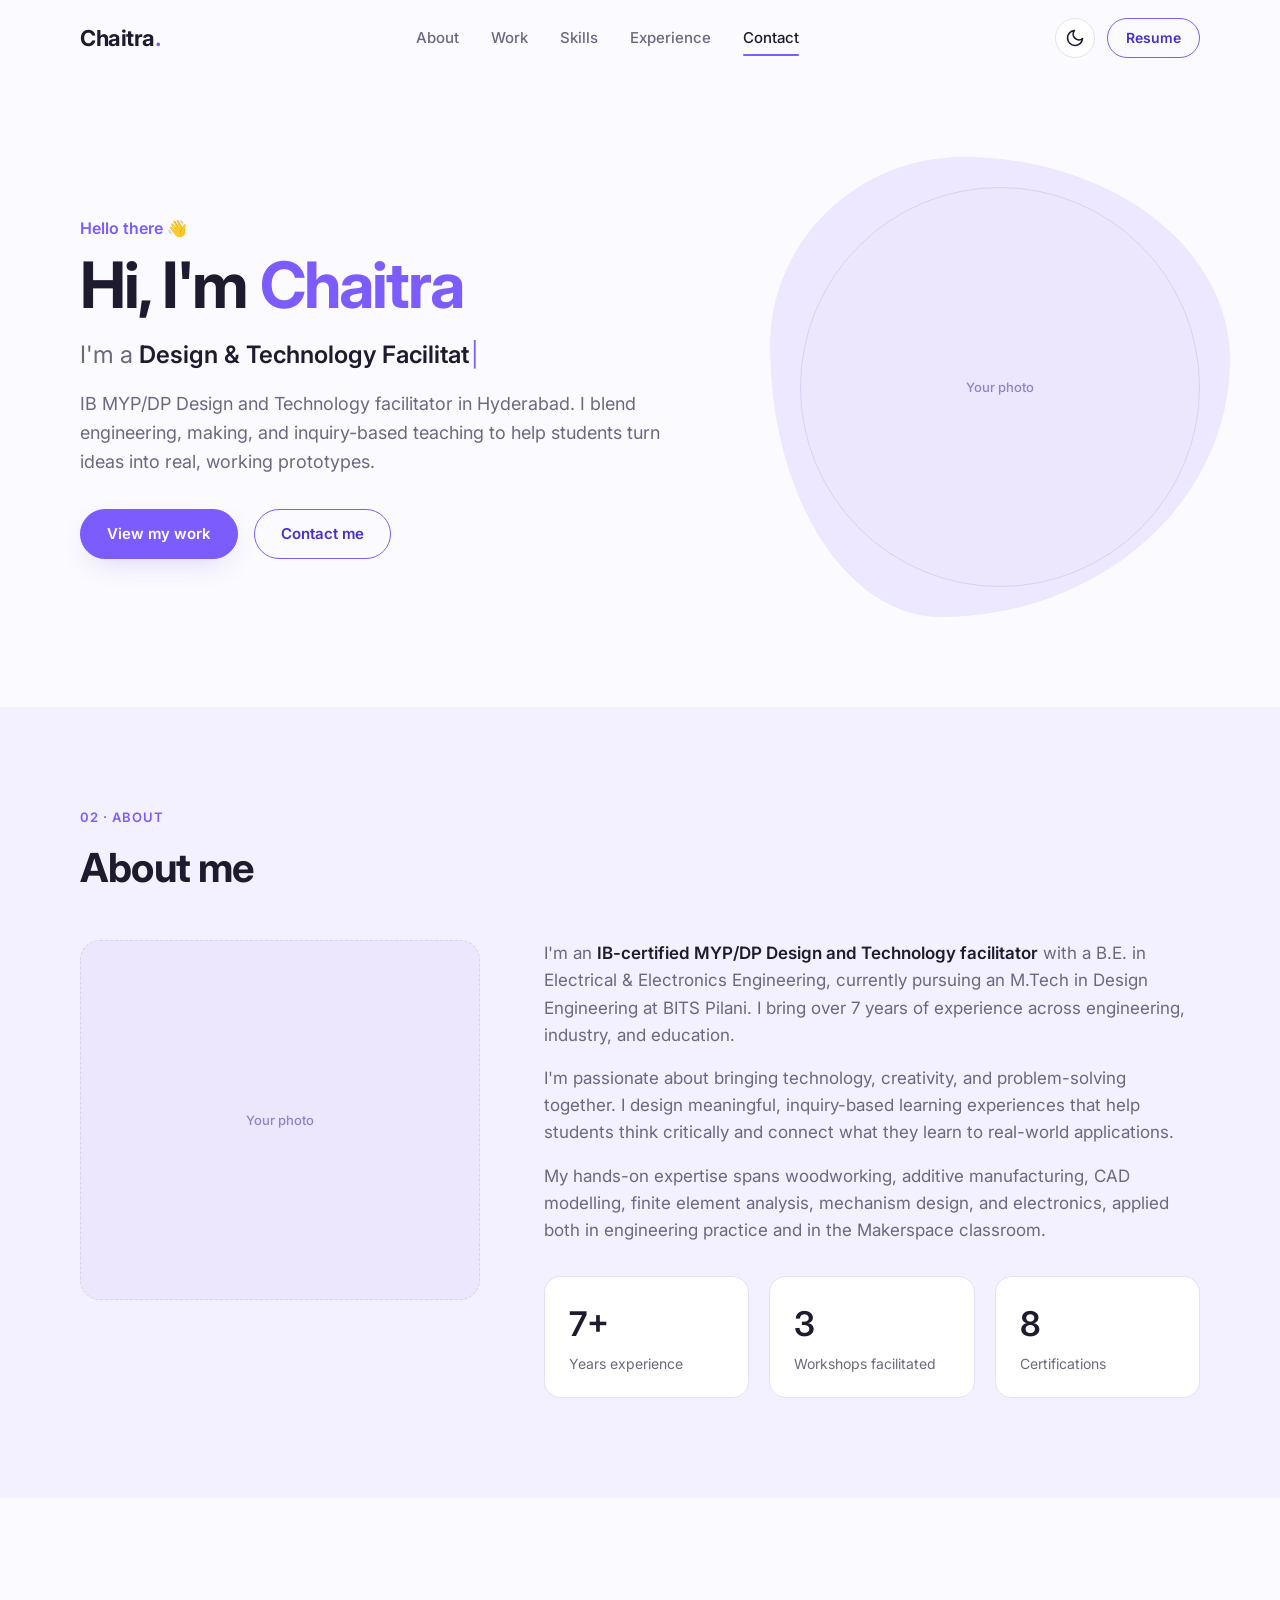
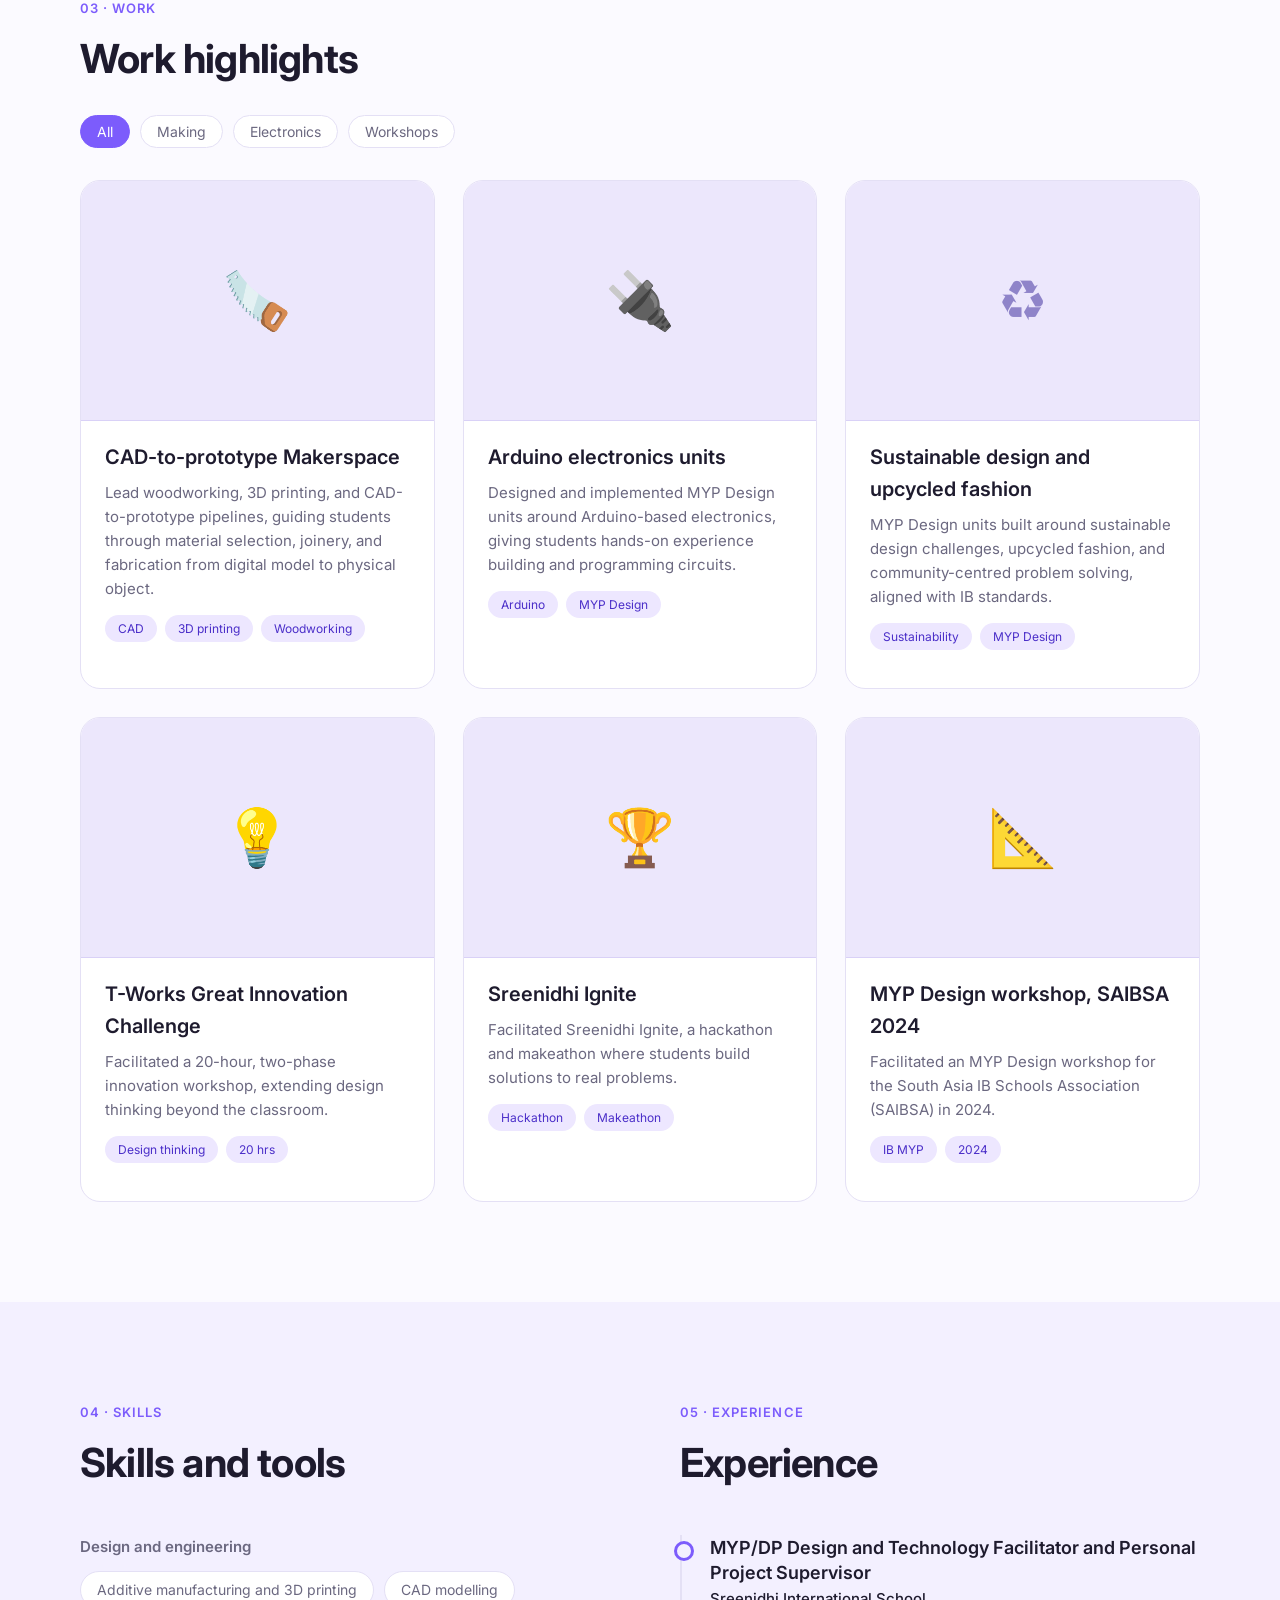
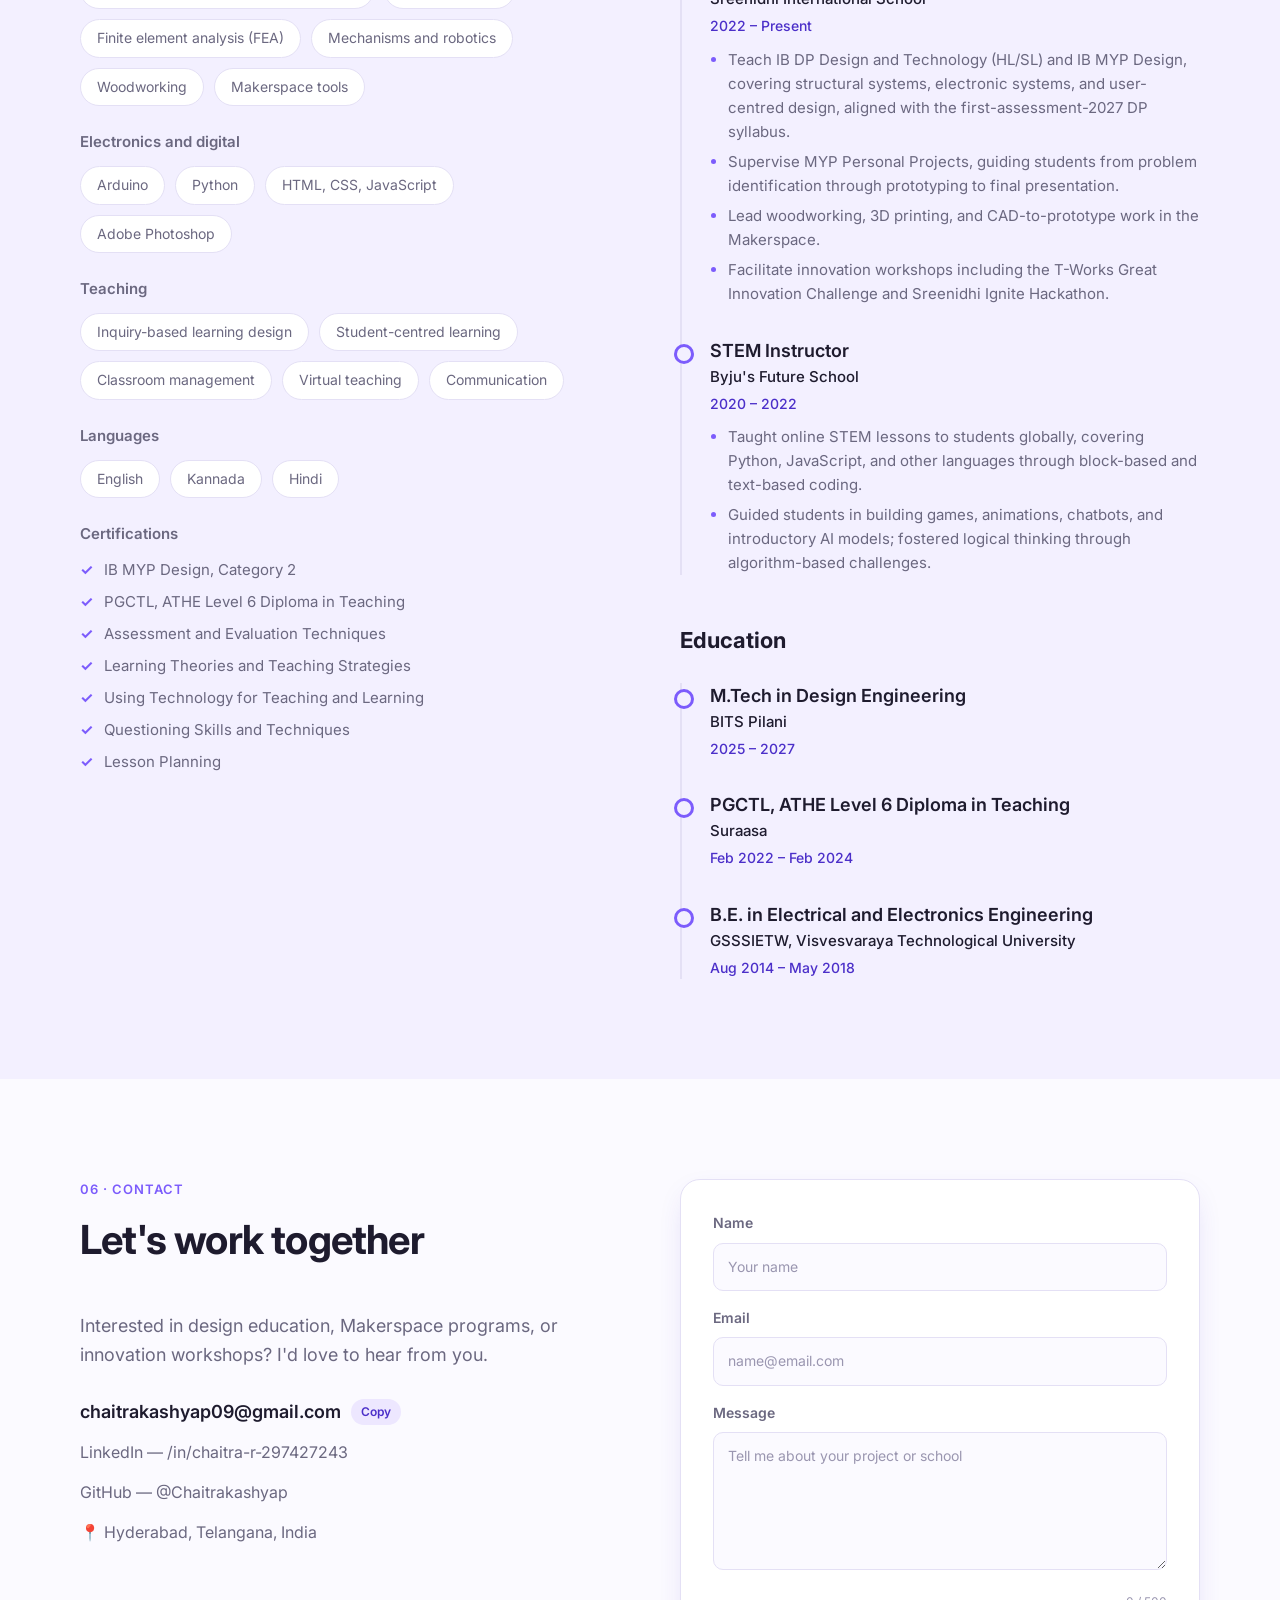
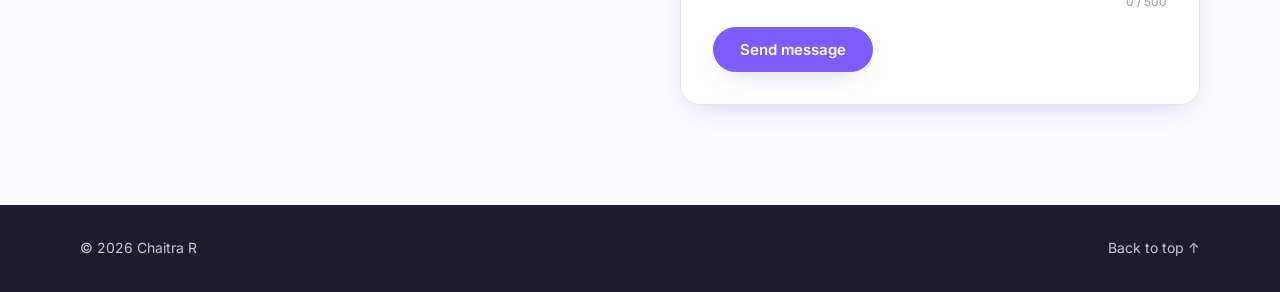
==== index.html @ 4a37df47 "Update index.html" ====
<!doctype html>
<html lang="en">
<head>
  <meta charset="utf-8">
  <meta name="viewport" content="width=device-width, initial-scale=1">
  <title>Chaitra R — Design & Technology Facilitator</title>
  <meta name="description" content="Chaitra R — IB MYP/DP Design and Technology facilitator and design engineer in Hyderabad, blending engineering, making, and inquiry-based teaching.">
  <!-- Apply saved theme before paint to avoid a flash -->
  <script>try { var t = localStorage.getItem('theme'); if (t) document.documentElement.dataset.theme = t; } catch (e) {}</script>
  <link rel="preconnect" href="https://fonts.googleapis.com">
  <link rel="preconnect" href="https://fonts.gstatic.com" crossorigin>
  <link href="https://fonts.googleapis.com/css2?family=Inter:wght@400;500;600;700&display=swap" rel="stylesheet">
  <link rel="stylesheet" href="css/style.css">
</head>
<body>
  <div class="scroll-progress" id="scrollProgress" aria-hidden="true"></div>

  <header class="nav" id="nav">
    <a href="#hero" class="logo">Chaitra<span class="dot">.</span></a>
    <nav class="links" id="menu">
      <a href="#about">About</a>
      <a href="#projects">Work</a>
      <a href="#skills">Skills</a>
      <a href="#experience">Experience</a>
      <a href="#contact">Contact</a>
    </nav>
    <div class="nav-actions">
      <button class="icon-btn" id="themeToggle" aria-label="Switch to dark mode" title="Toggle theme">
        <svg class="icon-moon" viewBox="0 0 24 24" width="20" height="20" aria-hidden="true"><path d="M21 12.8A9 9 0 1 1 11.2 3a7 7 0 0 0 9.8 9.8z" fill="none" stroke="currentColor" stroke-width="2" stroke-linecap="round" stroke-linejoin="round"/></svg>
        <svg class="icon-sun" viewBox="0 0 24 24" width="20" height="20" aria-hidden="true"><circle cx="12" cy="12" r="4" fill="none" stroke="currentColor" stroke-width="2"/><path d="M12 2v2M12 20v2M4.9 4.9l1.4 1.4M17.7 17.7l1.4 1.4M2 12h2M20 12h2M4.9 19.1l1.4-1.4M17.7 6.3l1.4-1.4" stroke="currentColor" stroke-width="2" stroke-linecap="round"/></svg>
      </button>
      <a href="assets/Chaitra_R_CV.pdf" class="btn btn-outline btn-sm resume" target="_blank" rel="noopener">Resume</a>
      <button class="icon-btn menu-toggle" id="menuToggle" aria-label="Open menu" aria-expanded="false" aria-controls="menu">☰</button>
    </div>
  </header>

  <main>
    <!-- 01 Hero -->
    <section id="hero" class="section hero">
      <div class="hero-text reveal">
        <p class="eyebrow">Hello there 👋</p>
        <h1>Hi, I'm <span class="accent-text">Chaitra</span></h1>
        <p class="role">I'm a <span class="typed" id="typed" data-words='["Design & Technology Facilitator", "Design Engineer", "Maker & Educator"]'>Design &amp; Technology Facilitator</span><span class="cursor" aria-hidden="true">|</span></p>
        <p class="muted">IB MYP/DP Design and Technology facilitator in Hyderabad. I blend engineering, making, and inquiry-based teaching to help students turn ideas into real, working prototypes.</p>
        <div class="ctas">
          <a href="#projects" class="btn btn-primary">View my work</a>
          <a href="#contact" class="btn btn-outline">Contact me</a>
        </div>
      </div>
      <div class="hero-art reveal">
        <div class="blob" aria-hidden="true"></div>
        <div class="ph ph-circle">Your photo</div>
      </div>
    </section>

    <!-- 02 About -->
    <section id="about" class="section alt">
      <div class="reveal">
        <p class="label">02 · About</p>
        <h2>About me</h2>
      </div>
      <div class="about">
        <div class="ph ph-photo reveal">Your photo</div>
        <div class="bio reveal">
          <p>I'm an <strong>IB-certified MYP/DP Design and Technology facilitator</strong> with a B.E. in Electrical &amp; Electronics Engineering, currently pursuing an M.Tech in Design Engineering at BITS Pilani. I bring over 7 years of experience across engineering, industry, and education.</p>
          <p>I'm passionate about bringing technology, creativity, and problem-solving together. I design meaningful, inquiry-based learning experiences that help students think critically and connect what they learn to real-world applications.</p>
          <p>My hands-on expertise spans woodworking, additive manufacturing, CAD modelling, finite element analysis, mechanism design, and electronics, applied both in engineering practice and in the Makerspace classroom.</p>
          <div class="stats">
            <div class="stat"><strong data-count="7" data-suffix="+">7+</strong><span>Years experience</span></div>
            <div class="stat"><strong data-count="3" data-suffix="">3</strong><span>Workshops facilitated</span></div>
            <div class="stat"><strong data-count="8" data-suffix="">8</strong><span>Certifications</span></div>
          </div>
        </div>
      </div>
    </section>

    <!-- 03 Work highlights -->
    <section id="projects" class="section">
      <div class="reveal">
        <p class="label">03 · Work</p>
        <h2>Work highlights</h2>
      </div>
      <div class="filters reveal" id="filters" role="group" aria-label="Filter work">
        <button class="chip active" data-filter="all" aria-pressed="true">All</button>
        <button class="chip" data-filter="making" aria-pressed="false">Making</button>
        <button class="chip" data-filter="electronics" aria-pressed="false">Electronics</button>
        <button class="chip" data-filter="workshops" aria-pressed="false">Workshops</button>
      </div>
      <div class="grid" id="projectGrid">
        <article class="card reveal" data-category="making">
          <div class="ph ph-thumb"><span class="thumb-icon" aria-hidden="true">🪚</span></div>
          <div class="card-body">
            <h3>CAD-to-prototype Makerspace</h3>
            <p>Lead woodworking, 3D printing, and CAD-to-prototype pipelines, guiding students through material selection, joinery, and fabrication from digital model to physical object.</p>
            <div class="tags"><span class="chip sm">CAD</span><span class="chip sm">3D printing</span><span class="chip sm">Woodworking</span></div>
          </div>
        </article>
        <article class="card reveal" data-category="electronics">
          <div class="ph ph-thumb"><span class="thumb-icon" aria-hidden="true">🔌</span></div>
          <div class="card-body">
            <h3>Arduino electronics units</h3>
            <p>Designed and implemented MYP Design units around Arduino-based electronics, giving students hands-on experience building and programming circuits.</p>
            <div class="tags"><span class="chip sm">Arduino</span><span class="chip sm">MYP Design</span></div>
          </div>
        </article>
        <article class="card reveal" data-category="making">
          <div class="ph ph-thumb"><span class="thumb-icon" aria-hidden="true">♻️</span></div>
          <div class="card-body">
            <h3>Sustainable design and upcycled fashion</h3>
            <p>MYP Design units built around sustainable design challenges, upcycled fashion, and community-centred problem solving, aligned with IB standards.</p>
            <div class="tags"><span class="chip sm">Sustainability</span><span class="chip sm">MYP Design</span></div>
          </div>
        </article>
        <article class="card reveal" data-category="workshops">
          <div class="ph ph-thumb"><span class="thumb-icon" aria-hidden="true">💡</span></div>
          <div class="card-body">
            <h3>T-Works Great Innovation Challenge</h3>
            <p>Facilitated a 20-hour, two-phase innovation workshop, extending design thinking beyond the classroom.</p>
            <div class="tags"><span class="chip sm">Design thinking</span><span class="chip sm">20 hrs</span></div>
          </div>
        </article>
        <article class="card reveal" data-category="workshops">
          <div class="ph ph-thumb"><span class="thumb-icon" aria-hidden="true">🏆</span></div>
          <div class="card-body">
            <h3>Sreenidhi Ignite</h3>
            <p>Facilitated Sreenidhi Ignite, a hackathon and makeathon where students build solutions to real problems.</p>
            <div class="tags"><span class="chip sm">Hackathon</span><span class="chip sm">Makeathon</span></div>
          </div>
        </article>
        <article class="card reveal" data-category="workshops">
          <div class="ph ph-thumb"><span class="thumb-icon" aria-hidden="true">📐</span></div>
          <div class="card-body">
            <h3>MYP Design workshop, SAIBSA 2024</h3>
            <p>Facilitated an MYP Design workshop for the South Asia IB Schools Association (SAIBSA) in 2024.</p>
            <div class="tags"><span class="chip sm">IB MYP</span><span class="chip sm">2024</span></div>
          </div>
        </article>
      </div>
    </section>

    <!-- 04 Skills + 05 Experience -->
    <section class="section alt two-col">
      <div id="skills" class="reveal">
        <p class="label">04 · Skills</p>
        <h2>Skills and tools</h2>
        <div class="skill-group"><h4>Design and engineering</h4><div class="chips"><span class="chip">Additive manufacturing and 3D printing</span><span class="chip">CAD modelling</span><span class="chip">Finite element analysis (FEA)</span><span class="chip">Mechanisms and robotics</span><span class="chip">Woodworking</span><span class="chip">Makerspace tools</span></div></div>
        <div class="skill-group"><h4>Electronics and digital</h4><div class="chips"><span class="chip">Arduino</span><span class="chip">Python</span><span class="chip">HTML, CSS, JavaScript</span><span class="chip">Adobe Photoshop</span></div></div>
        <div class="skill-group"><h4>Teaching</h4><div class="chips"><span class="chip">Inquiry-based learning design</span><span class="chip">Student-centred learning</span><span class="chip">Classroom management</span><span class="chip">Virtual teaching</span><span class="chip">Communication</span></div></div>
        <div class="skill-group"><h4>Languages</h4><div class="chips"><span class="chip">English</span><span class="chip">Kannada</span><span class="chip">Hindi</span></div></div>
        <div class="skill-group">
          <h4>Certifications</h4>
          <ul class="cert-list">
            <li>IB MYP Design, Category 2</li>
            <li>PGCTL, ATHE Level 6 Diploma in Teaching</li>
            <li>Assessment and Evaluation Techniques</li>
            <li>Learning Theories and Teaching Strategies</li>
            <li>Using Technology for Teaching and Learning</li>
            <li>Questioning Skills and Techniques</li>
            <li>Lesson Planning</li>
          </ul>
        </div>
      </div>
      <div id="experience" class="reveal">
        <p class="label">05 · Experience</p>
        <h2>Experience</h2>
        <ol class="timeline">
          <li>
            <h3>MYP/DP Design and Technology Facilitator and Personal Project Supervisor</h3>
            <p class="org">Sreenidhi International School</p>
            <p class="date">2022 – Present</p>
            <ul class="points">
              <li>Teach IB DP Design and Technology (HL/SL) and IB MYP Design, covering structural systems, electronic systems, and user-centred design, aligned with the first-assessment-2027 DP syllabus.</li>
              <li>Supervise MYP Personal Projects, guiding students from problem identification through prototyping to final presentation.</li>
              <li>Lead woodworking, 3D printing, and CAD-to-prototype work in the Makerspace.</li>
              <li>Facilitate innovation workshops including the T-Works Great Innovation Challenge and Sreenidhi Ignite Hackathon.</li>
            </ul>
          </li>
          <li>
            <h3>STEM Instructor</h3>
            <p class="org">Byju's Future School</p>
            <p class="date">2020 – 2022</p>
            <ul class="points">
              <li>Taught online STEM lessons to students globally, covering Python, JavaScript, and other languages through block-based and text-based coding.</li>
              <li>Guided students in building games, animations, chatbots, and introductory AI models; fostered logical thinking through algorithm-based challenges.</li>
            </ul>
          </li>
        </ol>

        <h3 class="sub-heading">Education</h3>
        <ol class="timeline">
          <li><h3>M.Tech in Design Engineering</h3><p class="org">BITS Pilani</p><p class="date">2025 – 2027</p></li>
          <li><h3>PGCTL, ATHE Level 6 Diploma in Teaching</h3><p class="org">Suraasa</p><p class="date">Feb 2022 – Feb 2024</p></li>
          <li><h3>B.E. in Electrical and Electronics Engineering</h3><p class="org">GSSSIETW, Visvesvaraya Technological University</p><p class="date">Aug 2014 – May 2018</p></li>
        </ol>
      </div>
    </section>

    <!-- 06 Contact -->
    <section id="contact" class="section two-col">
      <div class="reveal">
        <p class="label">06 · Contact</p>
        <h2>Let's work together</h2>
        <p class="muted">Interested in design education, Makerspace programs, or innovation workshops? I'd love to hear from you.</p>
        <ul class="contact-links">
          <li><button class="copy-email" id="copyEmail" data-email="chaitrakashyap09@gmail.com">chaitrakashyap09@gmail.com <span class="copy-hint" id="copyHint">Copy</span></button></li>
          <li><a href="https://www.linkedin.com/in/chaitra-r-297427243" target="_blank" rel="noopener">LinkedIn — /in/chaitra-r-297427243</a></li>
          <li><a href="https://github.com/Chaitrakashyap" target="_blank" rel="noopener">GitHub — @Chaitrakashyap</a></li>
          <li>📍 Hyderabad, Telangana, India</li>
        </ul>
      </div>
      <form class="form reveal" id="contactForm" novalidate>
        <label>Name<input type="text" name="name" placeholder="Your name" required></label>
        <label>Email<input type="email" name="email" placeholder="name@email.com" required></label>
        <label>Message<textarea name="message" rows="5" placeholder="Tell me about your project or school" required maxlength="500"></textarea></label>
        <div class="form-foot">
          <p class="form-msg" id="formMsg" role="status"></p>
          <span class="char-count" id="charCount">0 / 500</span>
        </div>
        <button type="submit" class="btn btn-primary">Send message</button>
      </form>
    </section>
  </main>

  <footer class="footer">
    <span>© <span id="year">2026</span> Chaitra R</span>
    <a href="#hero">Back to top ↑</a>
  </footer>

  <button class="to-top" id="toTop" aria-label="Back to top">↑</button>
  <div class="toast" id="toast" role="status" aria-live="polite"></div>

  <script src="js/main.js"></script>
</body>
</html>
---- css/style.css ----
/* Soft and modern theme — lavender accent on off-white, with dark mode */
:root {
  --bg: #fbfaff;
  --bg-alt: #f3f0ff;
  --surface: #ffffff;
  --ink: #1e1b2e;
  --muted: #6b6880;
  --faint: #9a96b0;
  --line: #e4e0f5;
  --ph: #ece7fc;
  --ph-border: #d9d1f7;
  --ph-text: #8f84c9;
  --accent: #7c5cfc;
  --accent-hover: #6845f0;
  --accent-soft: #ede7ff;
  --accent-ink: #4b2fc9;
  --on-accent: #ffffff;
  --footer-bg: #1e1b2e;
  --footer-ink: #c9c5dc;
  --danger: #d23f57;
  --success: #1f9d6b;
  --shadow: 0 10px 30px -12px rgba(76, 47, 201, 0.25);
  --radius: 12px;
  --pad-x: 80px;
  color-scheme: light;
}

:root[data-theme="dark"] {
  --bg: #13111c;
  --bg-alt: #1a1726;
  --surface: #211d30;
  --ink: #eeeaf8;
  --muted: #a39fb8;
  --faint: #7e7a94;
  --line: #2f2a42;
  --ph: #2a2540;
  --ph-border: #3a3354;
  --ph-text: #9d91d6;
  --accent: #9d85ff;
  --accent-hover: #b3a0ff;
  --accent-soft: #2a2342;
  --accent-ink: #c9bbff;
  --on-accent: #13111c;
  --footer-bg: #0d0b14;
  --footer-ink: #a39fb8;
  --danger: #ff7a8f;
  --success: #4fd1a0;
  --shadow: 0 10px 30px -12px rgba(0, 0, 0, 0.6);
  color-scheme: dark;
}

@media (prefers-color-scheme: dark) {
  :root:not([data-theme="light"]) {
    --bg: #13111c;
    --bg-alt: #1a1726;
    --surface: #211d30;
    --ink: #eeeaf8;
    --muted: #a39fb8;
    --faint: #7e7a94;
    --line: #2f2a42;
    --ph: #2a2540;
    --ph-border: #3a3354;
    --ph-text: #9d91d6;
    --accent: #9d85ff;
    --accent-hover: #b3a0ff;
    --accent-soft: #2a2342;
    --accent-ink: #c9bbff;
    --on-accent: #13111c;
    --footer-bg: #0d0b14;
    --footer-ink: #a39fb8;
    --danger: #ff7a8f;
    --success: #4fd1a0;
    --shadow: 0 10px 30px -12px rgba(0, 0, 0, 0.6);
    color-scheme: dark;
  }
}

* { box-sizing: border-box; margin: 0; padding: 0; }
html { scroll-behavior: smooth; scroll-padding-top: 80px; }
body { font-family: Inter, system-ui, sans-serif; color: var(--ink); background: var(--bg); line-height: 1.6; transition: background 0.3s, color 0.3s; }
a { color: inherit; text-decoration: none; }
ul, ol { list-style: none; }
::selection { background: var(--accent); color: var(--on-accent); }
:focus-visible { outline: 2px solid var(--accent); outline-offset: 3px; border-radius: 4px; }

/* Scroll progress bar */
.scroll-progress { position: fixed; top: 0; left: 0; height: 3px; width: 0; background: var(--accent); z-index: 20; }

/* Nav */
.nav { position: sticky; top: 0; z-index: 10; display: flex; align-items: center; justify-content: space-between; gap: 24px; padding: 18px var(--pad-x); background: color-mix(in srgb, var(--bg) 85%, transparent); backdrop-filter: blur(10px); border-bottom: 1px solid transparent; transition: border-color 0.3s, padding 0.3s; }
.nav.scrolled { border-bottom-color: var(--line); padding-top: 12px; padding-bottom: 12px; }
.logo { font-size: 22px; font-weight: 700; letter-spacing: -0.02em; }
.dot { color: var(--accent); }
.links { display: flex; gap: 32px; }
.links a { position: relative; color: var(--muted); font-size: 15px; font-weight: 500; padding: 4px 0; transition: color 0.2s; }
.links a::after { content: ""; position: absolute; left: 0; bottom: -2px; width: 0; height: 2px; background: var(--accent); border-radius: 2px; transition: width 0.25s; }
.links a:hover, .links a.active { color: var(--ink); }
.links a.active::after, .links a:hover::after { width: 100%; }
.nav-actions { display: flex; align-items: center; gap: 12px; }
.icon-btn { display: inline-flex; align-items: center; justify-content: center; width: 40px; height: 40px; border-radius: 50%; border: 1px solid var(--line); background: var(--surface); color: var(--ink); cursor: pointer; font-size: 18px; transition: border-color 0.2s, transform 0.2s; }
.icon-btn:hover { border-color: var(--accent); transform: rotate(-12deg); }
.icon-sun { display: none; }
:root[data-theme="dark"] .icon-sun { display: block; }
:root[data-theme="dark"] .icon-moon { display: none; }
.menu-toggle { display: none; }

/* Buttons and chips */
.btn { display: inline-block; padding: 12px 26px; border-radius: 999px; border: 1.5px solid var(--accent); font-size: 15px; font-weight: 600; cursor: pointer; font-family: inherit; text-align: center; transition: background 0.2s, color 0.2s, transform 0.2s, box-shadow 0.2s; }
.btn:hover { transform: translateY(-2px); }
.btn-primary { background: var(--accent); color: var(--on-accent); box-shadow: var(--shadow); }
.btn-primary:hover { background: var(--accent-hover); border-color: var(--accent-hover); }
.btn-outline { background: transparent; color: var(--accent-ink); }
.btn-outline:hover { background: var(--accent-soft); }
.btn-sm { padding: 8px 18px; font-size: 14px; }
.chip { display: inline-block; padding: 7px 16px; border: 1px solid var(--line); border-radius: 999px; font-size: 14px; color: var(--muted); background: var(--surface); font-family: inherit; transition: all 0.2s; }
button.chip { cursor: pointer; }
button.chip:hover { border-color: var(--accent); color: var(--accent-ink); }
.chip.active { background: var(--accent); border-color: var(--accent); color: var(--on-accent); }
.chips .chip:hover { background: var(--accent-soft); border-color: var(--accent-soft); color: var(--accent-ink); }
.chip.sm { padding: 3px 12px; font-size: 12px; background: var(--accent-soft); border-color: transparent; color: var(--accent-ink); }

/* Sections */
.section { padding: 100px var(--pad-x); }
.alt { background: var(--bg-alt); }
.label, .eyebrow { font-size: 13px; font-weight: 600; color: var(--accent); text-transform: uppercase; letter-spacing: 0.08em; margin-bottom: 8px; }
.eyebrow { text-transform: none; letter-spacing: 0; font-size: 16px; }
h1 { font-size: 64px; font-weight: 700; line-height: 1.1; letter-spacing: -0.03em; }
h2 { font-size: 40px; font-weight: 700; letter-spacing: -0.02em; margin-bottom: 40px; }
h3 { font-size: 20px; font-weight: 600; }
h4 { font-size: 15px; font-weight: 600; color: var(--muted); margin-bottom: 12px; }
.muted { color: var(--muted); font-size: 18px; }
.accent-text { color: var(--accent); }
.role { font-size: 24px; color: var(--muted); margin: 16px 0; min-height: 1.6em; }
.typed { color: var(--ink); font-weight: 600; }
.cursor { color: var(--accent); font-weight: 400; margin-left: 2px; animation: blink 1s steps(1) infinite; }
@keyframes blink { 50% { opacity: 0; } }

/* Placeholders */
.ph { display: flex; align-items: center; justify-content: center; background: var(--ph); border: 1px dashed var(--ph-border); border-radius: var(--radius); color: var(--ph-text); font-size: 13px; font-weight: 500; }
.ph-circle { position: relative; width: 400px; height: 400px; border-radius: 50%; flex-shrink: 0; border-style: solid; }
.ph-photo { width: 400px; height: 360px; flex-shrink: 0; border-radius: 20px; }
.ph-thumb { height: 240px; border-radius: 0; border-width: 0 0 1px; border-style: solid; transition: transform 0.4s; }
.line { display: block; height: 12px; background: var(--line); border-radius: 6px; margin: 14px 0; }
.w100 { width: 100%; } .w95 { width: 95%; } .w90 { width: 90%; } .w80 { width: 80%; } .w70 { width: 70%; }
.gap { display: block; height: 16px; }

/* Hero */
.hero { display: flex; align-items: center; gap: 80px; padding-top: 110px; padding-bottom: 120px; }
.hero-text { flex: 1; }
.hero-text .muted { max-width: 600px; }
.ctas { display: flex; gap: 16px; margin-top: 32px; flex-wrap: wrap; }
.hero-art { position: relative; display: flex; align-items: center; justify-content: center; }
.blob { position: absolute; inset: -30px; background: var(--accent-soft); border-radius: 42% 58% 63% 37% / 41% 44% 56% 59%; animation: morph 10s ease-in-out infinite; }
@keyframes morph {
  0%, 100% { border-radius: 42% 58% 63% 37% / 41% 44% 56% 59%; transform: rotate(0deg); }
  50% { border-radius: 63% 37% 41% 59% / 55% 62% 38% 45%; transform: rotate(8deg); }
}

/* About */
.about { display: flex; gap: 64px; }
.bio { flex: 1; }
.stats { display: grid; grid-template-columns: repeat(3, 1fr); gap: 20px; margin-top: 32px; }
.stat { background: var(--surface); border: 1px solid var(--line); border-radius: 16px; padding: 20px 24px; transition: transform 0.2s, border-color 0.2s; }
.stat:hover { transform: translateY(-3px); border-color: var(--accent); }
.stat strong { display: block; font-size: 34px; font-weight: 700; color: var(--accent); }
.stat span { font-size: 14px; color: var(--muted); }

/* Projects */
.filters { display: flex; gap: 10px; flex-wrap: wrap; margin: -16px 0 32px; }
.grid { display: grid; grid-template-columns: repeat(3, 1fr); gap: 28px; }
.card { border: 1px solid var(--line); border-radius: 20px; overflow: hidden; background: var(--surface); transition: transform 0.25s, box-shadow 0.25s, border-color 0.25s, opacity 0.3s; }
.card:hover { transform: translateY(-6px); box-shadow: var(--shadow); border-color: var(--accent-soft); }
.card:hover .ph-thumb { transform: scale(1.03); }
.card.hidden { display: none; }
.card.fade-in { animation: fadeUp 0.35s ease both; }
.card-body { padding: 20px 24px 24px; }
.card-body .line { margin: 10px 0; }
.tags { display: flex; gap: 8px; margin: 14px 0; }
.link { font-size: 15px; font-weight: 600; color: var(--accent-ink); }
.link span { display: inline-block; transition: transform 0.2s; }
.link:hover span { transform: translateX(4px); }

/* Real content */
.bio p { color: var(--muted); font-size: 17px; margin-bottom: 16px; }
.bio strong { color: var(--ink); font-weight: 600; }
.card-body p { color: var(--muted); font-size: 15px; margin: 8px 0 0; }
.thumb-icon { font-size: 56px; transition: transform 0.3s; }
.card:hover .thumb-icon { transform: scale(1.15) rotate(-6deg); }
.org { font-size: 15px; color: var(--ink); font-weight: 500; margin-top: 2px; }
.points { list-style: disc; padding-left: 18px; margin-top: 10px; color: var(--muted); font-size: 15px; display: flex; flex-direction: column; gap: 6px; }
.points li::marker { color: var(--accent); }
.timeline h3 { font-size: 18px; line-height: 1.4; }
.sub-heading { font-size: 22px; font-weight: 700; margin: 48px 0 24px; }
.cert-list { display: flex; flex-direction: column; gap: 8px; color: var(--muted); font-size: 15px; }
.cert-list li { position: relative; padding-left: 24px; }
.cert-list li::before { content: "✓"; position: absolute; left: 0; color: var(--accent); font-weight: 700; }

/* Skills + Experience */
.two-col { display: grid; grid-template-columns: 1fr 1fr; gap: 80px; }
.skill-group { margin-bottom: 24px; }
.chips { display: flex; flex-wrap: wrap; gap: 10px; }
.timeline { border-left: 2px solid var(--line); padding-left: 28px; display: flex; flex-direction: column; gap: 32px; }
.timeline > li { position: relative; }
.timeline > li::before { content: ""; position: absolute; left: -36px; top: 6px; width: 14px; height: 14px; border-radius: 50%; background: var(--bg-alt); border: 3px solid var(--accent); }
.date { font-size: 14px; color: var(--accent-ink); font-weight: 500; margin-top: 4px; }

/* Contact */
.contact-links { margin-top: 28px; display: flex; flex-direction: column; gap: 14px; color: var(--muted); }
.contact-links a:hover { color: var(--accent-ink); }
.copy-email { display: inline-flex; align-items: center; gap: 10px; font: inherit; font-size: 18px; font-weight: 600; color: var(--ink); background: none; border: 0; cursor: pointer; padding: 0; }
.copy-hint { font-size: 12px; font-weight: 600; padding: 3px 10px; border-radius: 999px; background: var(--accent-soft); color: var(--accent-ink); }
.form { background: var(--surface); border: 1px solid var(--line); border-radius: 20px; padding: 32px; display: flex; flex-direction: column; gap: 16px; align-self: start; box-shadow: var(--shadow); }
.form label { display: flex; flex-direction: column; gap: 8px; font-size: 14px; font-weight: 600; color: var(--muted); }
.form input, .form textarea { font: inherit; font-weight: 400; padding: 12px 14px; border: 1px solid var(--line); border-radius: 10px; background: var(--bg); color: var(--ink); resize: vertical; transition: border-color 0.2s, box-shadow 0.2s; }
.form input::placeholder, .form textarea::placeholder { color: var(--faint); }
.form input:focus, .form textarea:focus { outline: none; border-color: var(--accent); box-shadow: 0 0 0 3px var(--accent-soft); }
.form .invalid { border-color: var(--danger); }
.form-foot { display: flex; justify-content: space-between; gap: 12px; align-items: baseline; }
.form-msg { font-size: 14px; min-height: 20px; }
.form-msg.error { color: var(--danger); }
.form-msg.ok { color: var(--success); }
.char-count { font-size: 12px; color: var(--faint); white-space: nowrap; }
.form .btn { align-self: flex-start; }

/* Footer */
.footer { display: flex; justify-content: space-between; padding: 32px var(--pad-x); background: var(--footer-bg); color: var(--footer-ink); font-size: 14px; }
.footer a:hover { color: var(--accent); }

/* Floating back-to-top and toast */
.to-top { position: fixed; right: 24px; bottom: 24px; width: 48px; height: 48px; border-radius: 50%; border: 0; background: var(--accent); color: var(--on-accent); font-size: 20px; cursor: pointer; box-shadow: var(--shadow); opacity: 0; transform: translateY(16px); pointer-events: none; transition: opacity 0.3s, transform 0.3s, background 0.2s; z-index: 15; }
.to-top.show { opacity: 1; transform: none; pointer-events: auto; }
.to-top:hover { background: var(--accent-hover); }
.toast { position: fixed; left: 50%; bottom: 32px; transform: translate(-50%, 20px); background: var(--ink); color: var(--bg); padding: 12px 20px; border-radius: 999px; font-size: 14px; font-weight: 500; opacity: 0; pointer-events: none; transition: opacity 0.3s, transform 0.3s; z-index: 30; }
.toast.show { opacity: 1; transform: translate(-50%, 0); }

/* Scroll reveal */
.reveal { opacity: 0; transform: translateY(24px); transition: opacity 0.6s ease, transform 0.6s ease; }
.reveal.visible { opacity: 1; transform: none; }
.no-js .reveal { opacity: 1; transform: none; }
@keyframes fadeUp { from { opacity: 0; transform: translateY(12px); } to { opacity: 1; transform: none; } }

@media (prefers-reduced-motion: reduce) {
  html { scroll-behavior: auto; }
  *, *::before, *::after { animation: none !important; transition: none !important; }
  .reveal { opacity: 1; transform: none; }
}

/* Tablet */
@media (max-width: 1024px) {
  :root { --pad-x: 40px; }
  .ph-circle { width: 300px; height: 300px; }
  .ph-photo { width: 300px; }
  .grid { grid-template-columns: repeat(2, 1fr); }
  .links { gap: 20px; }
}

/* Mobile */
@media (max-width: 768px) {
  :root { --pad-x: 20px; }
  .nav { flex-wrap: wrap; padding: 14px var(--pad-x); }
  .logo { font-size: 20px; }
  .resume { display: none; }
  .menu-toggle { display: inline-flex; }
  .links { order: 3; display: none; width: 100%; flex-direction: column; gap: 4px; padding-top: 8px; }
  .links.open { display: flex; }
  .links a { padding: 10px 0; font-size: 16px; }
  .links a::after { display: none; }
  .links a.active { color: var(--accent); }
  .section { padding: 56px var(--pad-x); }
  h1 { font-size: 38px; }
  h2 { font-size: 28px; margin-bottom: 24px; }
  .role { font-size: 17px; }
  .muted { font-size: 16px; }
  .hero { flex-direction: column-reverse; text-align: center; gap: 40px; padding-top: 40px; padding-bottom: 56px; }
  .hero-text .muted { margin: 0 auto; }
  .ph-circle { width: 190px; height: 190px; }
  .blob { inset: -18px; }
  .ctas { flex-direction: column; }
  .ctas .btn { width: 100%; }
  .about { flex-direction: column; gap: 24px; }
  .ph-photo { width: 100%; height: 220px; }
  .stats { gap: 8px; }
  .stat { padding: 14px 12px; }
  .stat strong { font-size: 24px; }
  .stat span { font-size: 12px; }
  .filters { margin: 0 0 20px; }
  .grid { grid-template-columns: 1fr; gap: 20px; }
  .ph-thumb { height: 190px; }
  .two-col { grid-template-columns: 1fr; gap: 48px; }
  .form { padding: 20px; }
  .form .btn { align-self: stretch; }
  .footer { padding: 20px var(--pad-x); font-size: 12px; }
  .to-top { right: 16px; bottom: 16px; width: 44px; height: 44px; }
}
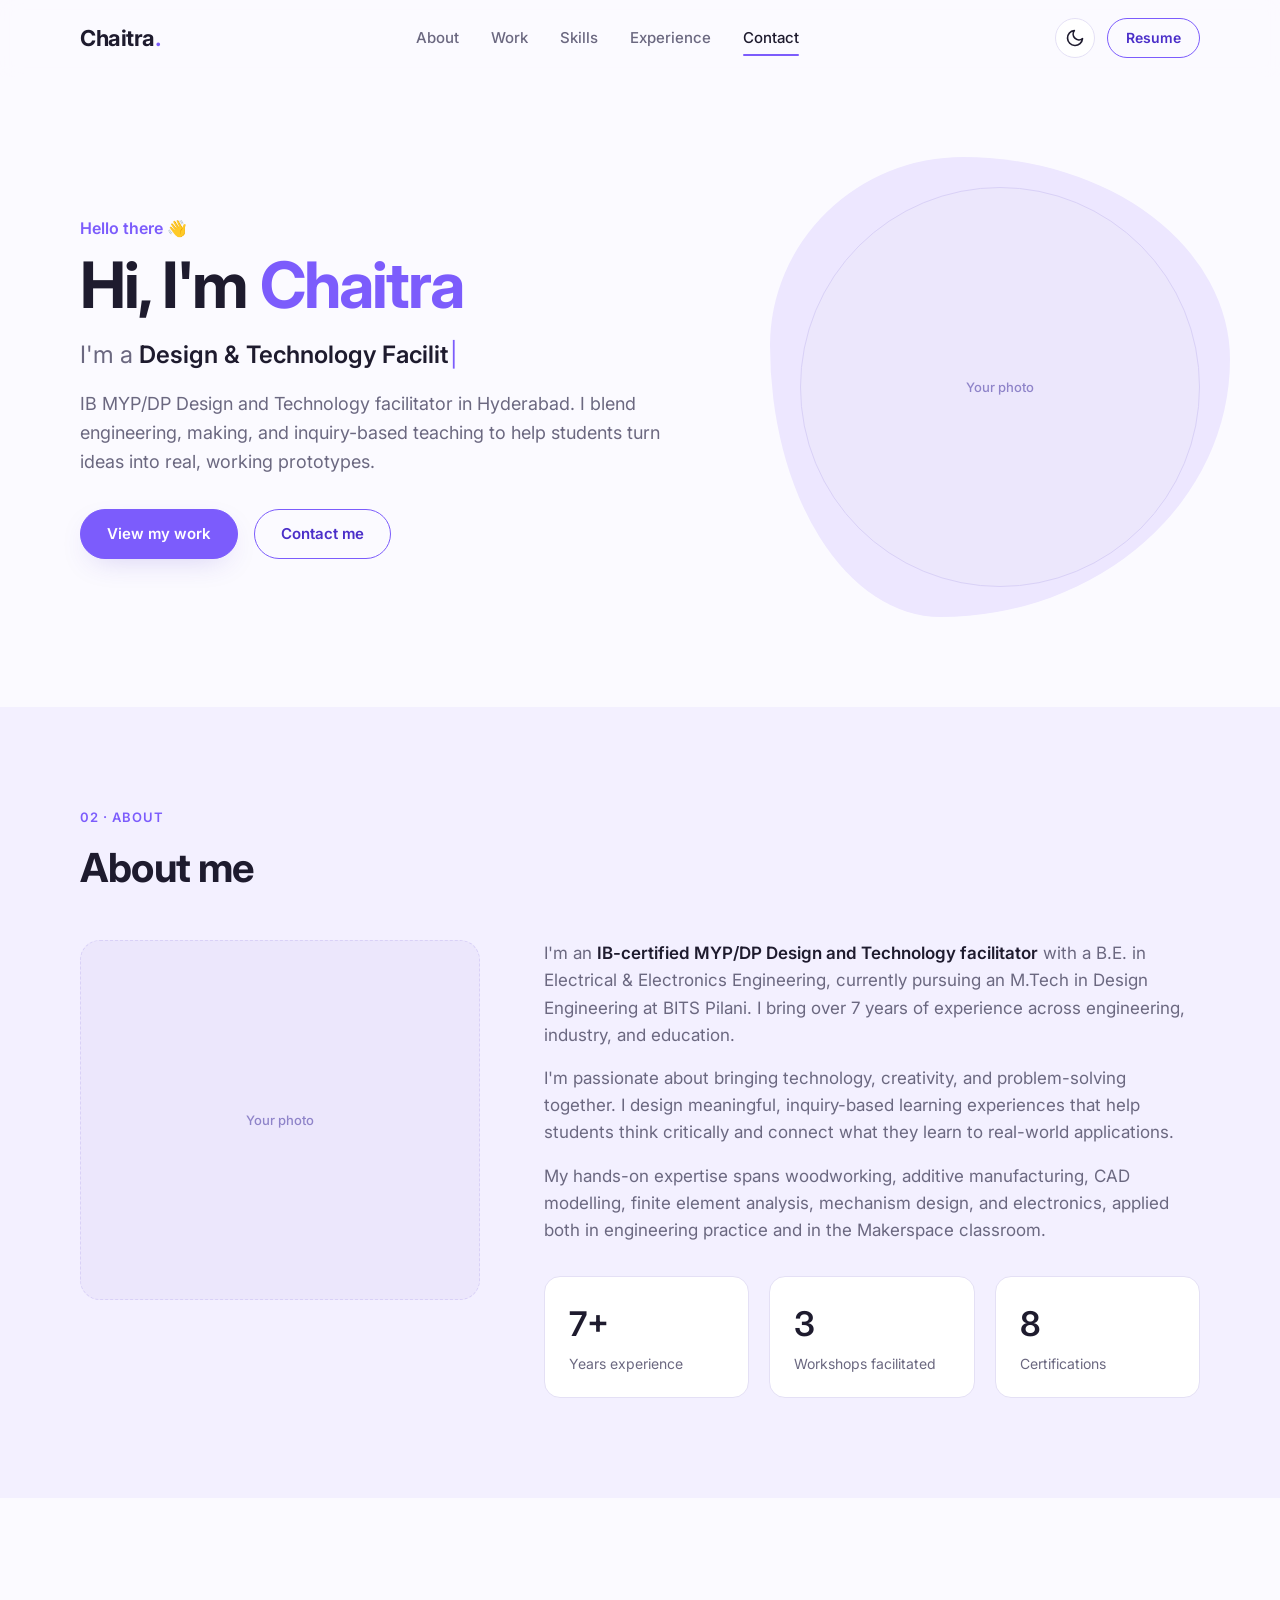
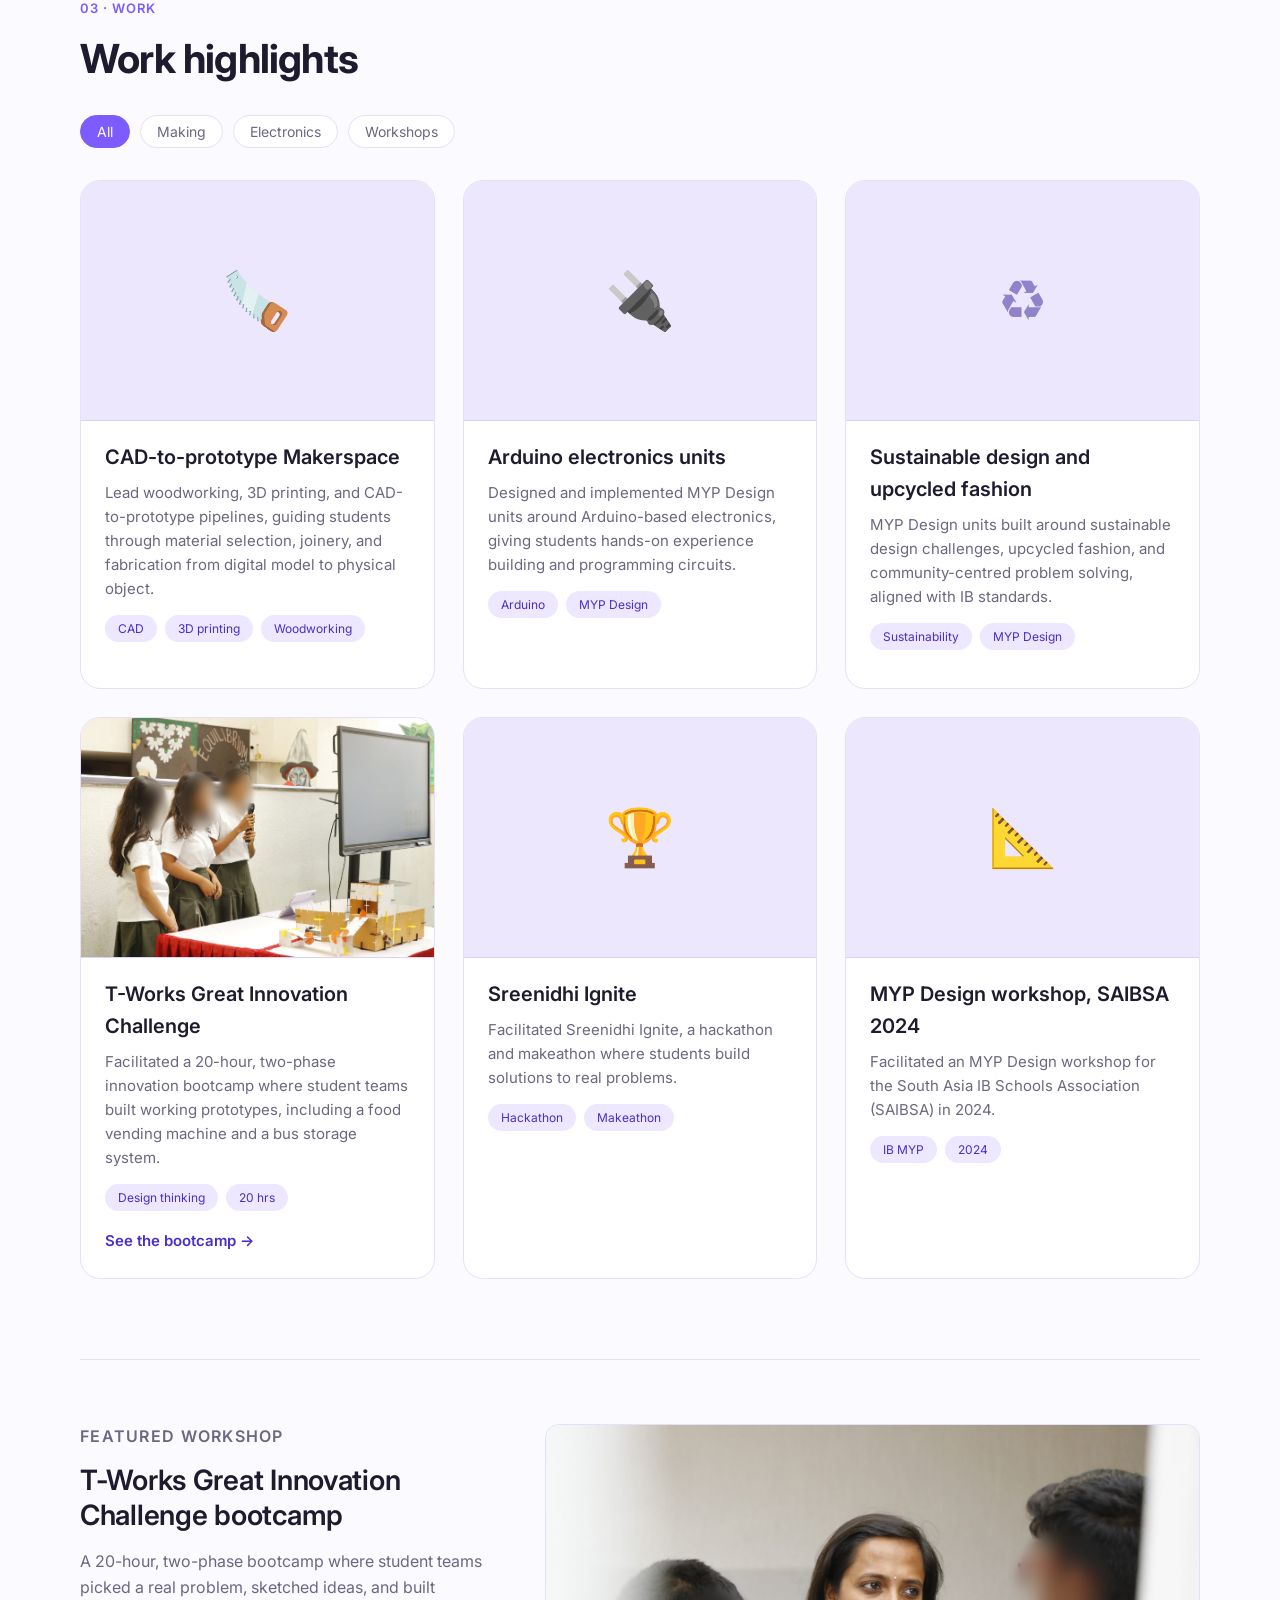
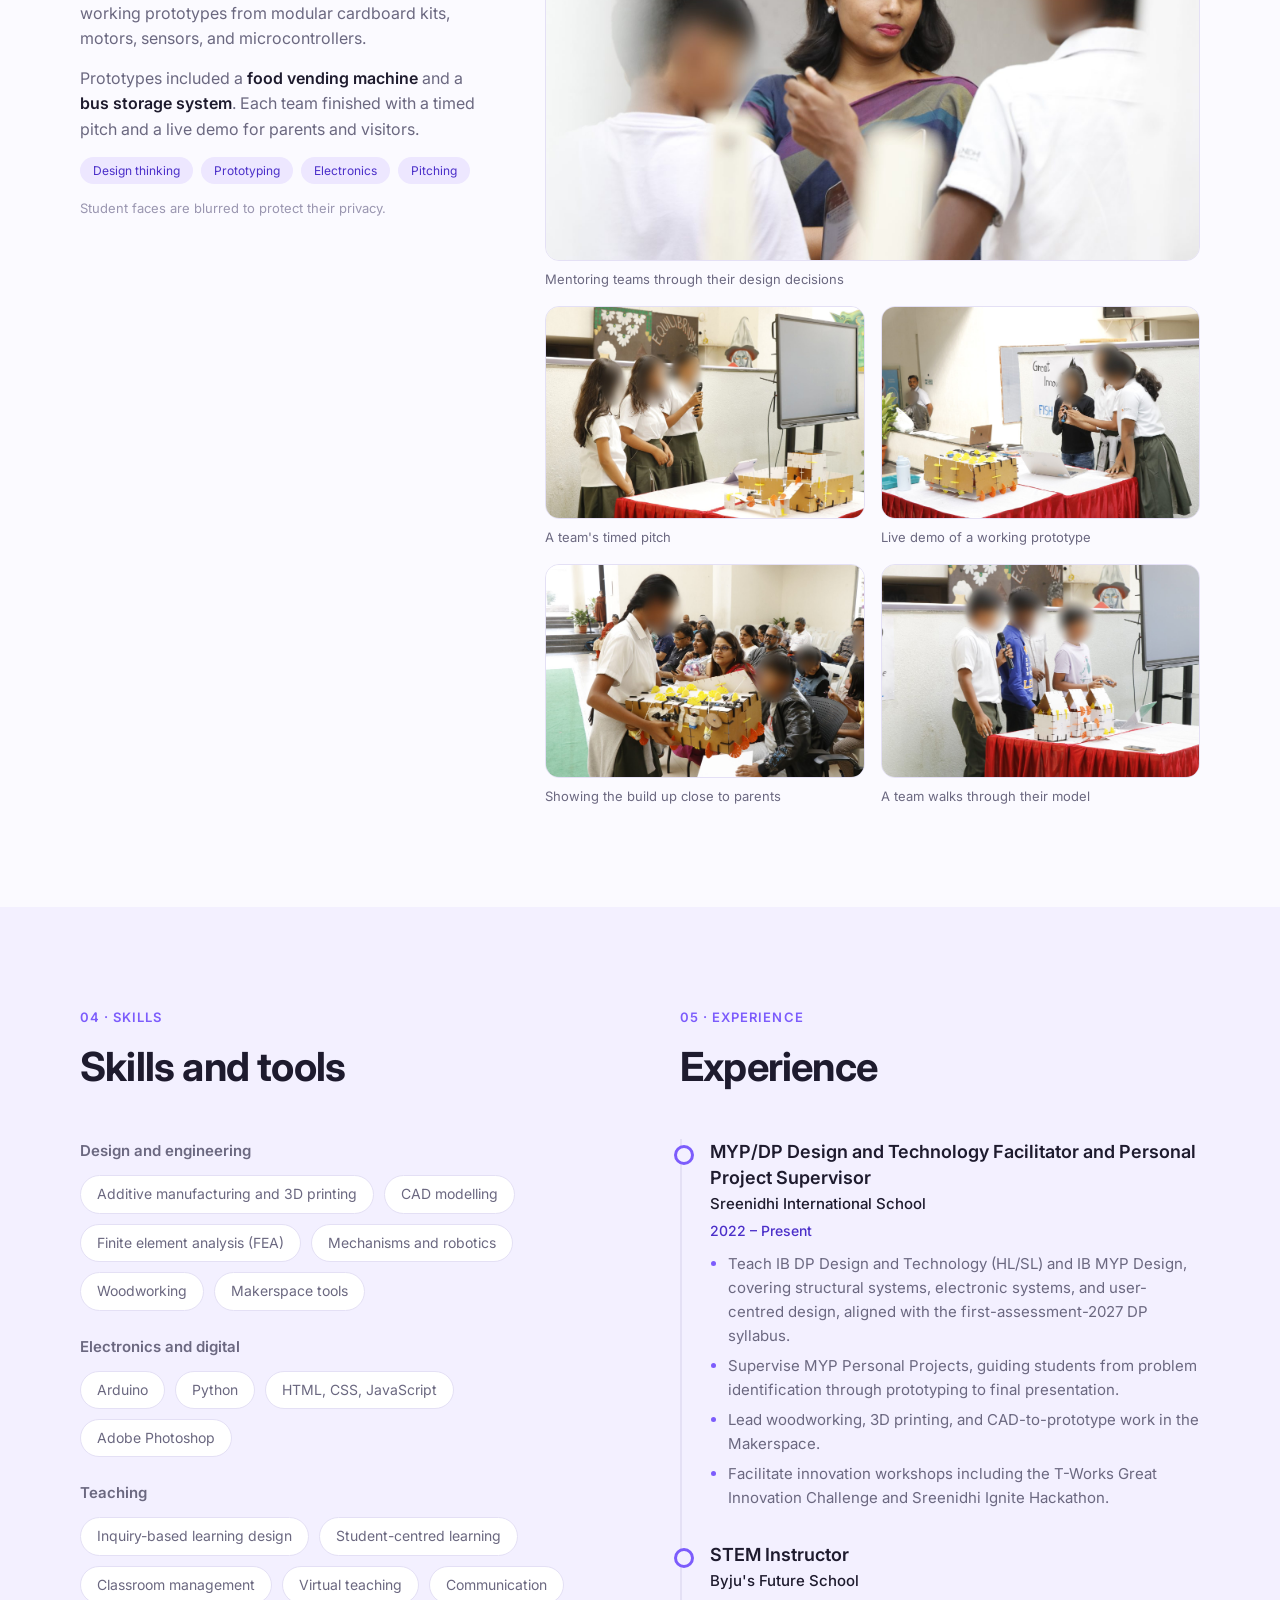
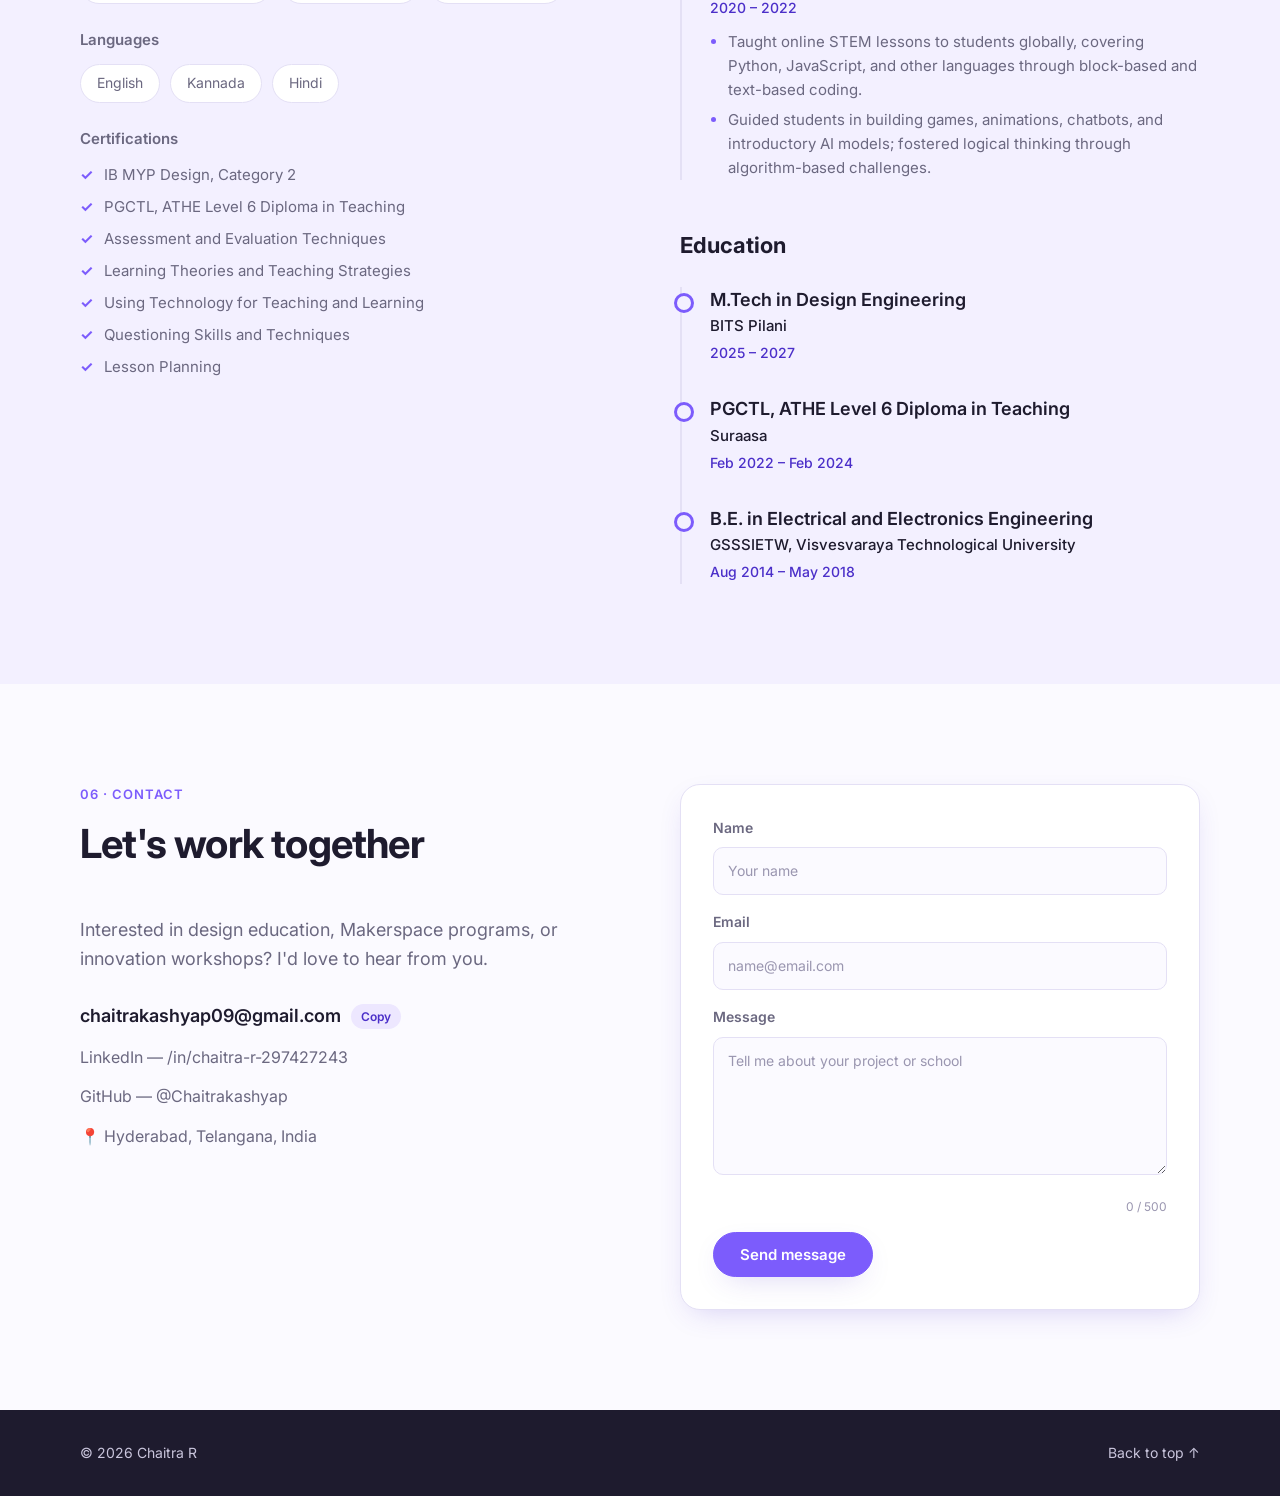
==== commit 09a8e27b: "Add T-Works bootcamp photo gallery with student faces blurred Adds five event photos (faces of stude" ====
--- a/index.html
+++ b/index.html
@@ -112,11 +112,12 @@
           </div>
         </article>
         <article class="card reveal" data-category="workshops">
-          <div class="ph ph-thumb"><span class="thumb-icon" aria-hidden="true">💡</span></div>
+          <div class="ph ph-thumb ph-img"><img src="assets/tworks/tworks-team-presentation.jpg" alt="Student team presenting their cardboard prototype at the T-Works bootcamp" width="1600" height="1066" loading="lazy"></div>
           <div class="card-body">
             <h3>T-Works Great Innovation Challenge</h3>
-            <p>Facilitated a 20-hour, two-phase innovation workshop, extending design thinking beyond the classroom.</p>
+            <p>Facilitated a 20-hour, two-phase innovation bootcamp where student teams built working prototypes, including a food vending machine and a bus storage system.</p>
             <div class="tags"><span class="chip sm">Design thinking</span><span class="chip sm">20 hrs</span></div>
+            <a href="#tworks" class="link">See the bootcamp <span>→</span></a>
           </div>
         </article>
         <article class="card reveal" data-category="workshops">
@@ -135,6 +136,40 @@
             <div class="tags"><span class="chip sm">IB MYP</span><span class="chip sm">2024</span></div>
           </div>
         </article>
+      </div>
+
+      <!-- T-Works bootcamp feature -->
+      <div class="feature" id="tworks">
+        <div class="feature-text reveal">
+          <p class="label">Featured workshop</p>
+          <h3>T-Works Great Innovation Challenge bootcamp</h3>
+          <p>A 20-hour, two-phase bootcamp where student teams picked a real problem, sketched ideas, and built working prototypes from modular cardboard kits, motors, sensors, and microcontrollers.</p>
+          <p>Prototypes included a <strong>food vending machine</strong> and a <strong>bus storage system</strong>. Each team finished with a timed pitch and a live demo for parents and visitors.</p>
+          <div class="tags"><span class="chip sm">Design thinking</span><span class="chip sm">Prototyping</span><span class="chip sm">Electronics</span><span class="chip sm">Pitching</span></div>
+          <p class="note">Student faces are blurred to protect their privacy.</p>
+        </div>
+        <div class="gallery reveal" id="gallery">
+          <figure class="g-wide">
+            <button class="g-open" type="button"><img src="assets/tworks/tworks-mentoring.jpg" alt="Mentoring two students during the bootcamp" width="1600" height="1066" loading="lazy"></button>
+            <figcaption>Mentoring teams through their design decisions</figcaption>
+          </figure>
+          <figure>
+            <button class="g-open" type="button"><img src="assets/tworks/tworks-team-presentation.jpg" alt="Three students giving a timed pitch beside their cardboard prototype" width="1600" height="1066" loading="lazy"></button>
+            <figcaption>A team's timed pitch</figcaption>
+          </figure>
+          <figure>
+            <button class="g-open" type="button"><img src="assets/tworks/tworks-prototype-demo.jpg" alt="Students demonstrating a wheeled cardboard prototype with a laptop" width="1600" height="1066" loading="lazy"></button>
+            <figcaption>Live demo of a working prototype</figcaption>
+          </figure>
+          <figure>
+            <button class="g-open" type="button"><img src="assets/tworks/tworks-showcase-audience.jpg" alt="A student showing her prototype up close to parents in the audience" width="1600" height="1066" loading="lazy"></button>
+            <figcaption>Showing the build up close to parents</figcaption>
+          </figure>
+          <figure>
+            <button class="g-open" type="button"><img src="assets/tworks/tworks-smart-homes.jpg" alt="Four students presenting a prototype made of model houses" width="1600" height="1066" loading="lazy"></button>
+            <figcaption>A team walks through their model</figcaption>
+          </figure>
+        </div>
       </div>
     </section>
 
@@ -229,6 +264,12 @@
   <button class="to-top" id="toTop" aria-label="Back to top">↑</button>
   <div class="toast" id="toast" role="status" aria-live="polite"></div>
 
+  <dialog class="lightbox" id="lightbox" aria-label="Photo viewer">
+    <button class="icon-btn lightbox-close" id="lightboxClose" type="button" aria-label="Close photo">✕</button>
+    <img id="lightboxImg" src="" alt="">
+    <p id="lightboxCaption"></p>
+  </dialog>
+
   <script src="js/main.js"></script>
 </body>
 </html>
--- a/css/style.css
+++ b/css/style.css
@@ -222,6 +222,29 @@
 .char-count { font-size: 12px; color: var(--faint); white-space: nowrap; }
 .form .btn { align-self: flex-start; }
 
+/* Photo thumbnails and T-Works feature */
+.ph-img { padding: 0; overflow: hidden; border-style: solid; }
+.ph-img img { width: 100%; height: 100%; object-fit: cover; display: block; }
+.card-body .link { display: inline-block; margin-top: 4px; }
+.feature { display: grid; grid-template-columns: 1fr 1.6fr; gap: 56px; margin-top: 80px; padding-top: 64px; border-top: 1px solid var(--line); scroll-margin-top: 80px; }
+.feature-text h3 { font-size: 28px; line-height: 1.25; letter-spacing: -0.01em; margin-bottom: 16px; }
+.feature-text p { color: var(--muted); font-size: 16px; margin-bottom: 14px; }
+.feature-text strong { color: var(--ink); font-weight: 600; }
+.feature-text .tags { flex-wrap: wrap; }
+.feature-text .note { font-size: 13px; color: var(--faint); }
+.gallery { display: grid; grid-template-columns: repeat(2, 1fr); gap: 16px; align-content: start; }
+.gallery figure { display: flex; flex-direction: column; gap: 8px; }
+.gallery .g-wide { grid-column: 1 / -1; }
+.gallery figcaption { font-size: 13px; color: var(--muted); }
+.g-open { display: block; padding: 0; border: 1px solid var(--line); border-radius: 14px; overflow: hidden; cursor: zoom-in; background: var(--ph); }
+.g-open img { display: block; width: 100%; height: auto; aspect-ratio: 3 / 2; object-fit: cover; transition: transform 0.4s; }
+.g-open:hover img { transform: scale(1.04); }
+.lightbox { margin: auto; border: 0; padding: 0; background: transparent; max-width: min(1200px, 94vw); color: #fff; }
+.lightbox::backdrop { background: rgba(10, 8, 18, 0.88); }
+.lightbox img { display: block; width: auto; height: auto; max-width: 100%; max-height: 82vh; border-radius: 12px; }
+.lightbox p { margin-top: 10px; font-size: 14px; text-align: center; }
+.lightbox-close { position: absolute; top: 10px; right: 10px; }
+
 /* Footer */
 .footer { display: flex; justify-content: space-between; padding: 32px var(--pad-x); background: var(--footer-bg); color: var(--footer-ink); font-size: 14px; }
 .footer a:hover { color: var(--accent); }
@@ -252,6 +275,7 @@
   .ph-photo { width: 300px; }
   .grid { grid-template-columns: repeat(2, 1fr); }
   .links { gap: 20px; }
+  .feature { grid-template-columns: 1fr; gap: 32px; }
 }
 
 /* Mobile */
@@ -286,6 +310,9 @@
   .filters { margin: 0 0 20px; }
   .grid { grid-template-columns: 1fr; gap: 20px; }
   .ph-thumb { height: 190px; }
+  .feature { margin-top: 48px; padding-top: 40px; }
+  .feature-text h3 { font-size: 22px; }
+  .gallery { gap: 12px; }
   .two-col { grid-template-columns: 1fr; gap: 48px; }
   .form { padding: 20px; }
   .form .btn { align-self: stretch; }
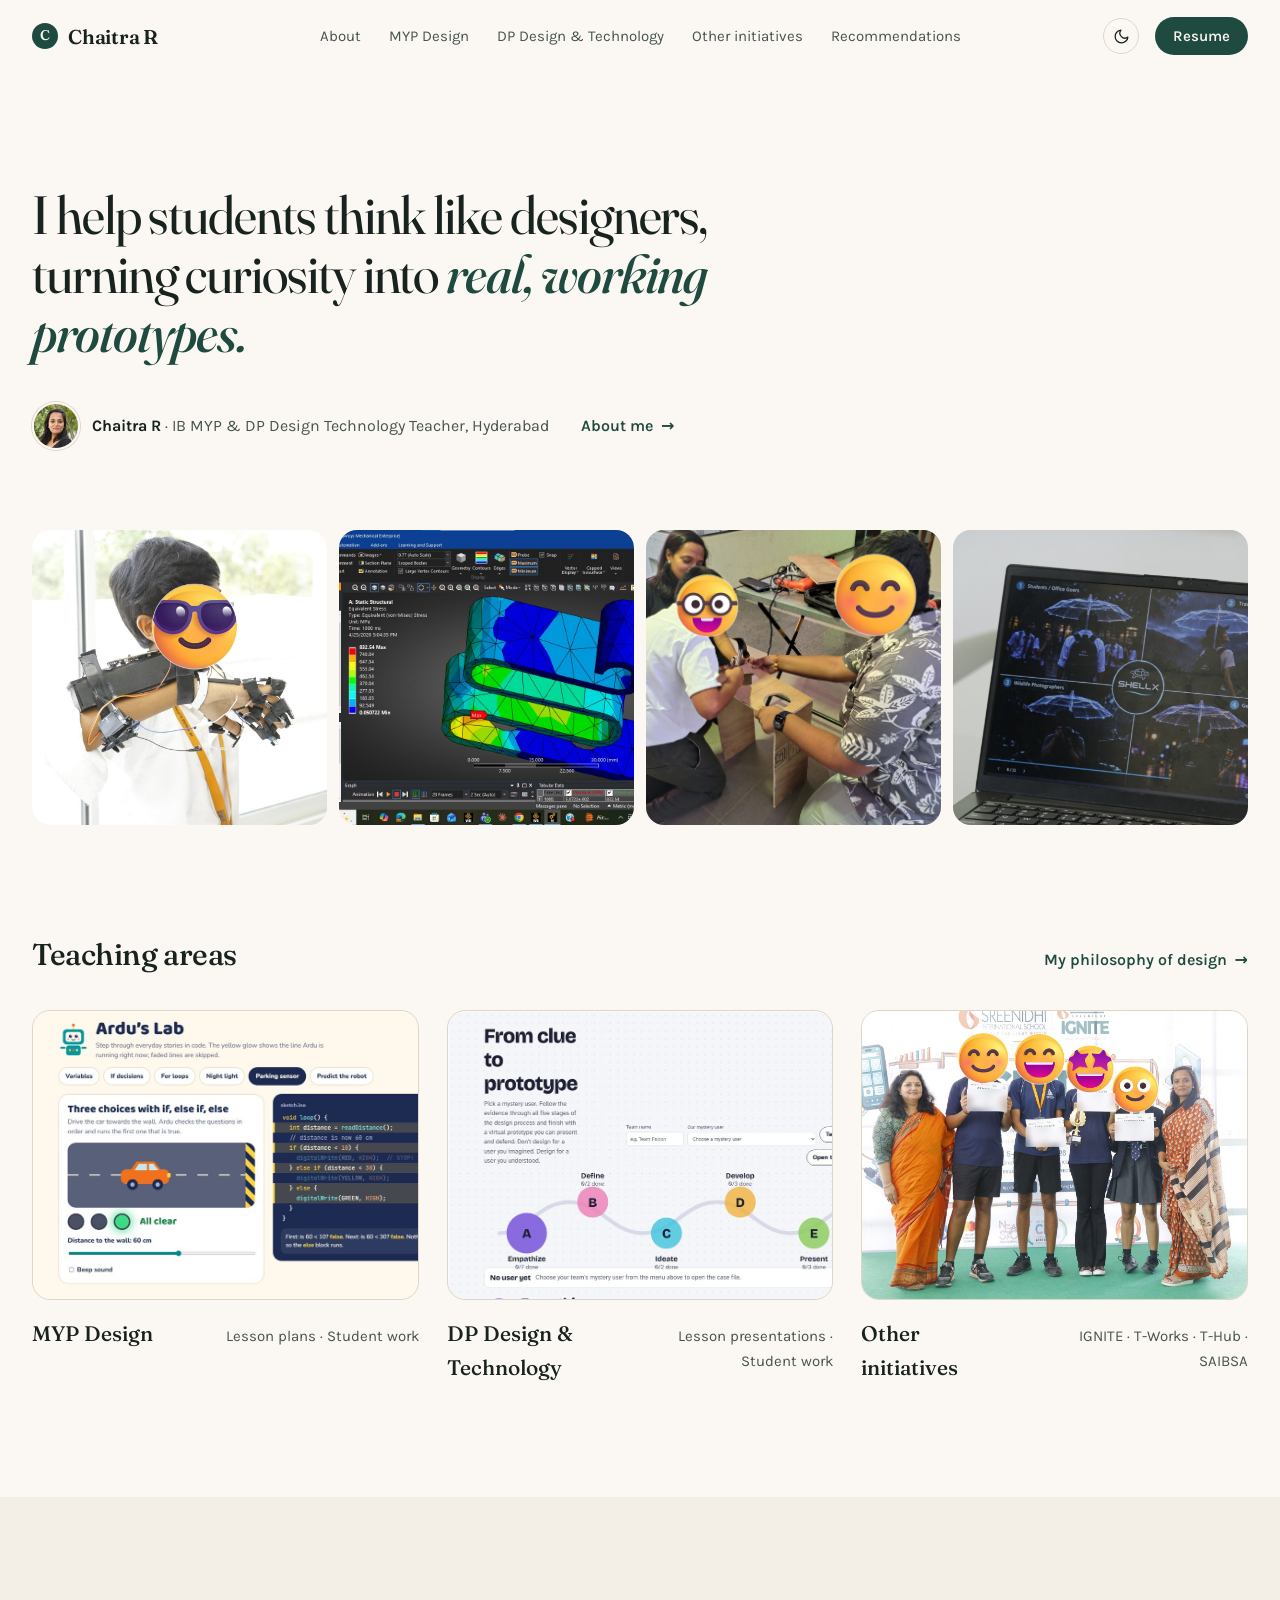
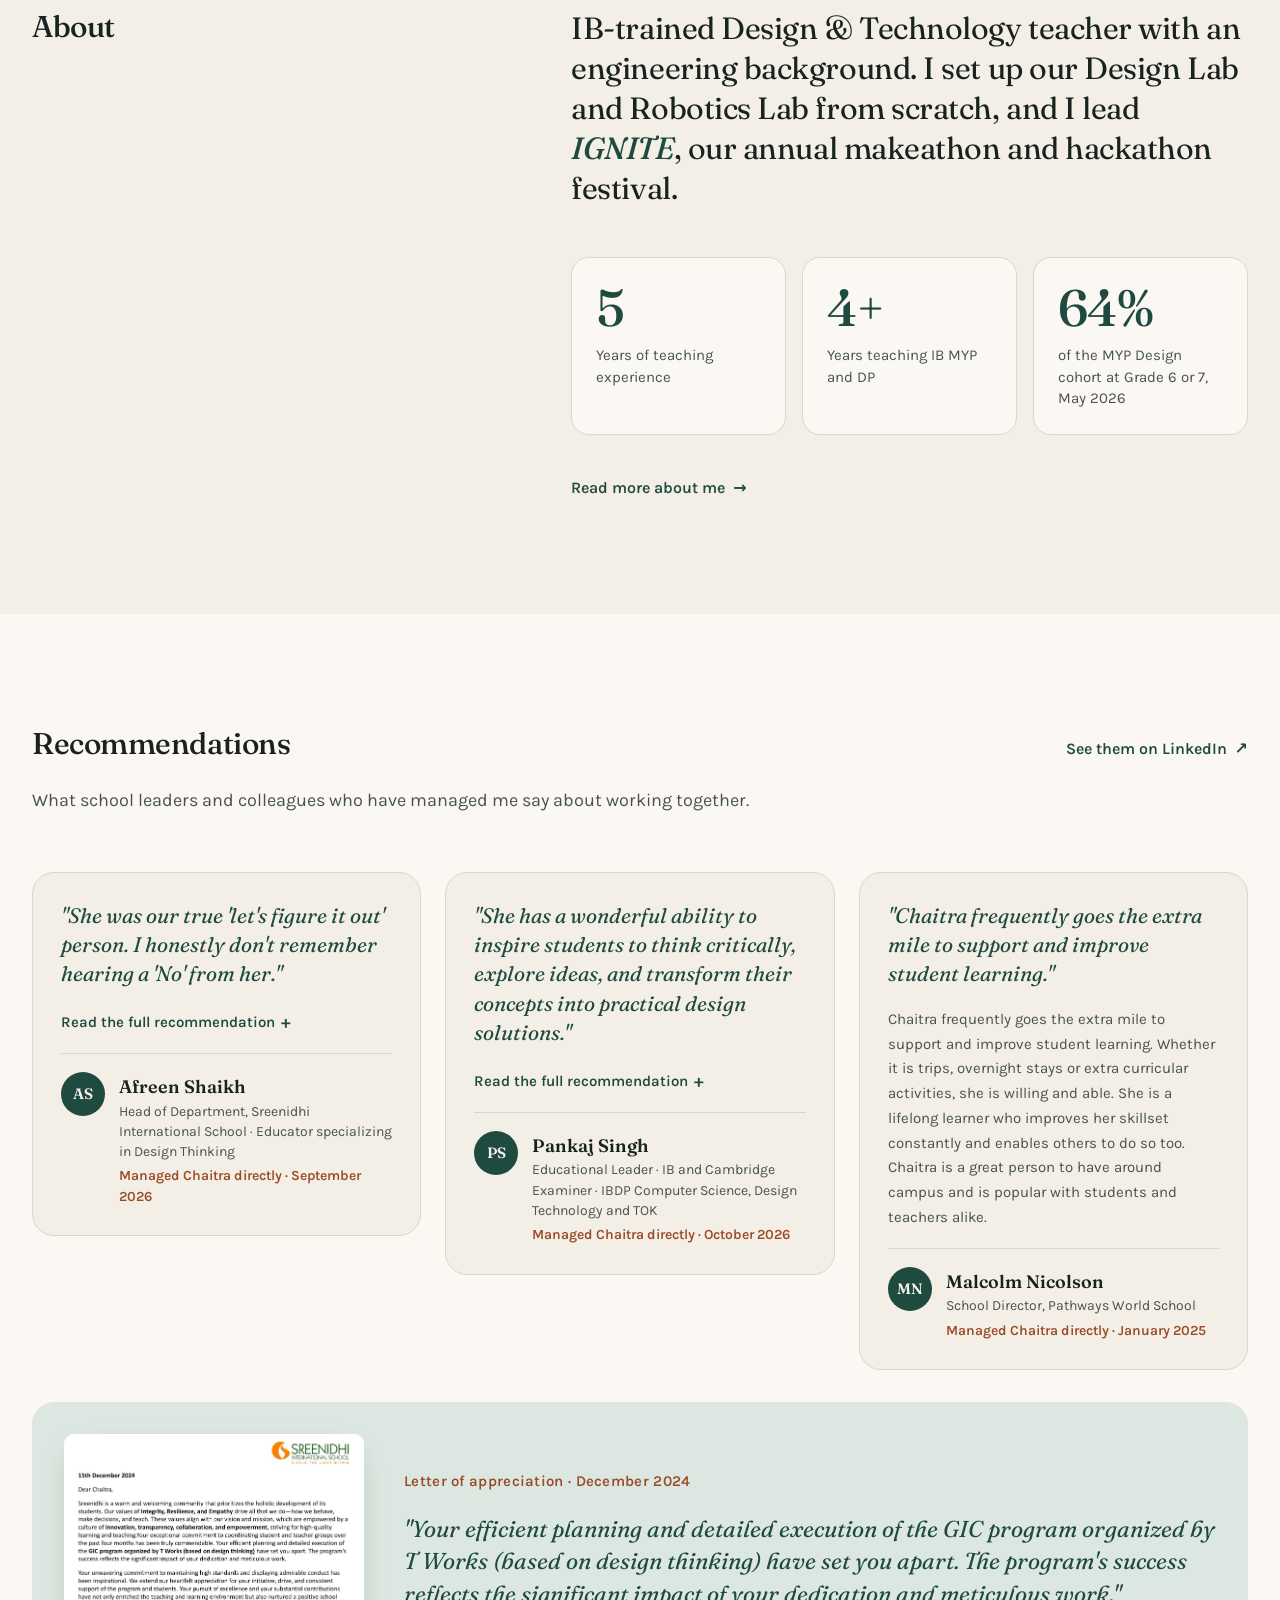
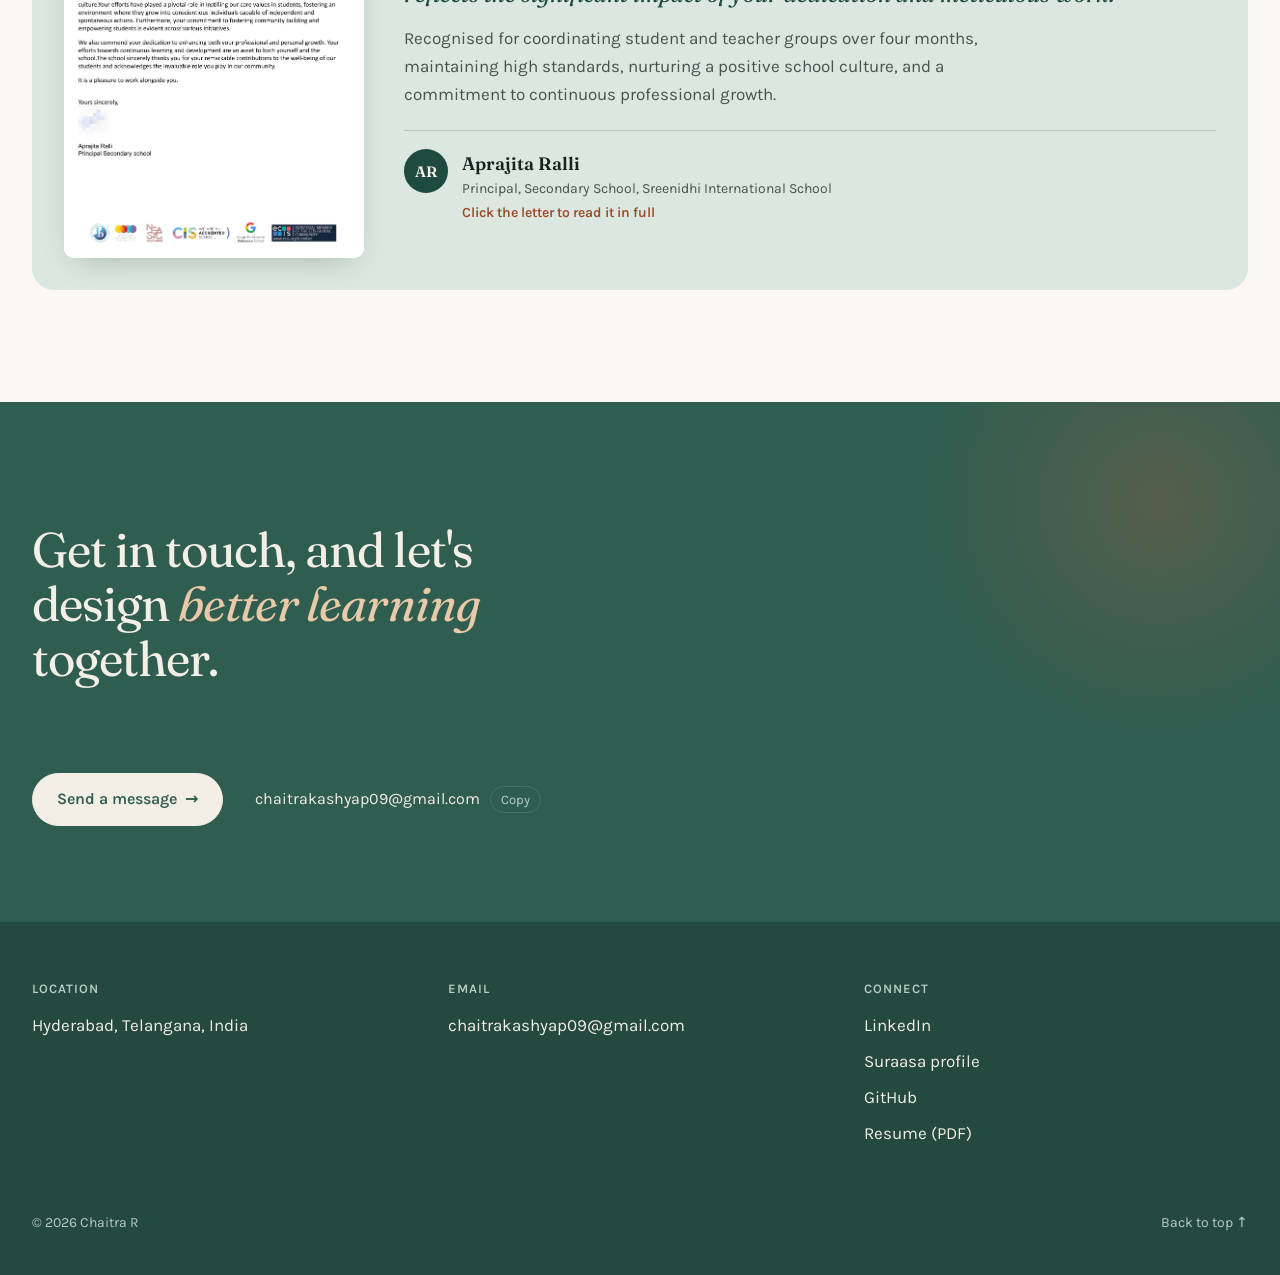
==== commit c166f8aa: "Portfolio site for Chaitra R Clean history: single commit containing the current site.  Co-Authored-" ====
--- a/index.html
+++ b/index.html
@@ -3,273 +3,206 @@
 <head>
   <meta charset="utf-8">
   <meta name="viewport" content="width=device-width, initial-scale=1">
-  <title>Chaitra R — Design & Technology Facilitator</title>
+  <title>Chaitra R — Design &amp; Technology Facilitator</title>
   <meta name="description" content="Chaitra R — IB MYP/DP Design and Technology facilitator and design engineer in Hyderabad, blending engineering, making, and inquiry-based teaching.">
-  <!-- Apply saved theme before paint to avoid a flash -->
   <script>try { var t = localStorage.getItem('theme'); if (t) document.documentElement.dataset.theme = t; } catch (e) {}</script>
   <link rel="preconnect" href="https://fonts.googleapis.com">
   <link rel="preconnect" href="https://fonts.gstatic.com" crossorigin>
-  <link href="https://fonts.googleapis.com/css2?family=Inter:wght@400;500;600;700&display=swap" rel="stylesheet">
+  <link href="https://fonts.googleapis.com/css2?family=Fraunces:ital,opsz,wght@0,9..144,400;0,9..144,500;0,9..144,600;1,9..144,400;1,9..144,500&family=Karla:wght@400;500;600;700&display=swap" rel="stylesheet">
   <link rel="stylesheet" href="css/style.css">
 </head>
-<body>
-  <div class="scroll-progress" id="scrollProgress" aria-hidden="true"></div>
-
-  <header class="nav" id="nav">
-    <a href="#hero" class="logo">Chaitra<span class="dot">.</span></a>
-    <nav class="links" id="menu">
-      <a href="#about">About</a>
-      <a href="#projects">Work</a>
-      <a href="#skills">Skills</a>
-      <a href="#experience">Experience</a>
-      <a href="#contact">Contact</a>
-    </nav>
-    <div class="nav-actions">
-      <button class="icon-btn" id="themeToggle" aria-label="Switch to dark mode" title="Toggle theme">
-        <svg class="icon-moon" viewBox="0 0 24 24" width="20" height="20" aria-hidden="true"><path d="M21 12.8A9 9 0 1 1 11.2 3a7 7 0 0 0 9.8 9.8z" fill="none" stroke="currentColor" stroke-width="2" stroke-linecap="round" stroke-linejoin="round"/></svg>
-        <svg class="icon-sun" viewBox="0 0 24 24" width="20" height="20" aria-hidden="true"><circle cx="12" cy="12" r="4" fill="none" stroke="currentColor" stroke-width="2"/><path d="M12 2v2M12 20v2M4.9 4.9l1.4 1.4M17.7 17.7l1.4 1.4M2 12h2M20 12h2M4.9 19.1l1.4-1.4M17.7 6.3l1.4-1.4" stroke="currentColor" stroke-width="2" stroke-linecap="round"/></svg>
-      </button>
-      <a href="assets/Chaitra_R_CV.pdf" class="btn btn-outline btn-sm resume" target="_blank" rel="noopener">Resume</a>
-      <button class="icon-btn menu-toggle" id="menuToggle" aria-label="Open menu" aria-expanded="false" aria-controls="menu">☰</button>
+<body id="top">
+  <header class="site-header">
+    <div class="container header-inner">
+      <a href="index.html" class="logo" aria-current="page"><span class="logo-mark" aria-hidden="true">C</span>Chaitra R</a>
+      <nav class="nav" id="menu" aria-label="Main">
+        <a href="about.html">About</a>
+        <a href="myp.html">MYP Design</a>
+        <a href="dp.html">DP Design &amp; Technology</a>
+        <a href="initiatives.html">Other initiatives</a>
+        <a href="#recommendations">Recommendations</a>
+      </nav>
+      <div class="header-actions">
+        <button class="icon-btn" id="themeToggle" aria-label="Switch to dark mode" title="Toggle theme">
+          <svg class="icon-moon" viewBox="0 0 24 24" width="17" height="17" aria-hidden="true"><path d="M21 12.8A9 9 0 1 1 11.2 3a7 7 0 0 0 9.8 9.8z" fill="none" stroke="currentColor" stroke-width="1.8" stroke-linecap="round" stroke-linejoin="round"/></svg>
+          <svg class="icon-sun" viewBox="0 0 24 24" width="17" height="17" aria-hidden="true"><circle cx="12" cy="12" r="4" fill="none" stroke="currentColor" stroke-width="1.8"/><path d="M12 2v2M12 20v2M4.9 4.9l1.4 1.4M17.7 17.7l1.4 1.4M2 12h2M20 12h2M4.9 19.1l1.4-1.4M17.7 6.3l1.4-1.4" stroke="currentColor" stroke-width="1.8" stroke-linecap="round"/></svg>
+        </button>
+        <a class="resume-btn" href="assets/Chaitra_R_CV.pdf" target="_blank" rel="noopener">Resume</a>
+        <button class="icon-btn menu-toggle" id="menuToggle" aria-label="Open menu" aria-expanded="false" aria-controls="menu">☰</button>
+      </div>
     </div>
   </header>
 
   <main>
-    <!-- 01 Hero -->
-    <section id="hero" class="section hero">
-      <div class="hero-text reveal">
-        <p class="eyebrow">Hello there 👋</p>
-        <h1>Hi, I'm <span class="accent-text">Chaitra</span></h1>
-        <p class="role">I'm a <span class="typed" id="typed" data-words='["Design & Technology Facilitator", "Design Engineer", "Maker & Educator"]'>Design &amp; Technology Facilitator</span><span class="cursor" aria-hidden="true">|</span></p>
-        <p class="muted">IB MYP/DP Design and Technology facilitator in Hyderabad. I blend engineering, making, and inquiry-based teaching to help students turn ideas into real, working prototypes.</p>
-        <div class="ctas">
-          <a href="#projects" class="btn btn-primary">View my work</a>
-          <a href="#contact" class="btn btn-outline">Contact me</a>
-        </div>
-      </div>
-      <div class="hero-art reveal">
-        <div class="blob" aria-hidden="true"></div>
-        <div class="ph ph-circle">Your photo</div>
-      </div>
-    </section>
-
-    <!-- 02 About -->
-    <section id="about" class="section alt">
-      <div class="reveal">
-        <p class="label">02 · About</p>
-        <h2>About me</h2>
-      </div>
-      <div class="about">
-        <div class="ph ph-photo reveal">Your photo</div>
-        <div class="bio reveal">
-          <p>I'm an <strong>IB-certified MYP/DP Design and Technology facilitator</strong> with a B.E. in Electrical &amp; Electronics Engineering, currently pursuing an M.Tech in Design Engineering at BITS Pilani. I bring over 7 years of experience across engineering, industry, and education.</p>
-          <p>I'm passionate about bringing technology, creativity, and problem-solving together. I design meaningful, inquiry-based learning experiences that help students think critically and connect what they learn to real-world applications.</p>
-          <p>My hands-on expertise spans woodworking, additive manufacturing, CAD modelling, finite element analysis, mechanism design, and electronics, applied both in engineering practice and in the Makerspace classroom.</p>
+    <section class="hero">
+      <div class="container reveal">
+        <h1>I help students think like designers, turning curiosity into <em>real, working prototypes.</em></h1>
+        <div class="hero-meta">
+          <span class="who"><img class="avatar" src="assets/chaitra-r.jpg" alt=""><span><strong style="color:var(--ink)">Chaitra R</strong> · IB MYP &amp; DP Design Technology Teacher, Hyderabad</span></span>
+          <a class="arrow-link" href="about.html">About me <span class="arr" aria-hidden="true">→</span></a>
+        </div>
+      </div>
+    </section>
+
+    <div class="strip reveal" aria-label="Moments from my classroom and Makerspace">
+      <figure><img src="assets/ignite/ignite-assistive-glove.jpg" alt="Wearable electronics prototype with servo-driven fingers, student face hidden" style="object-position: 62% 60%"></figure>
+      <figure><img src="assets/simulations/ansys-equivalent-stress.jpg" alt="Ansys von Mises stress result on a bracket" style="object-position: 58% 50%"></figure>
+      <figure><img src="assets/ignite/ignite-plywood-assembly.jpg" alt="Students assembling a plywood prototype, faces hidden" style="object-position: 45% 75%"></figure>
+      <figure><img src="assets/ignite/ignite-shellx-pitch.jpg" alt="Student pitch deck for a smart umbrella on a laptop" style="object-position: 40% 50%"></figure>
+    </div>
+
+    <section class="section">
+      <div class="container">
+        <div class="row-head reveal">
+          <h2>Teaching areas</h2>
+          <a class="arrow-link" href="about.html#design-philosophy">My philosophy of design <span class="arr" aria-hidden="true">→</span></a>
+        </div>
+        <div class="work-grid">
+          <a class="work-card reveal" href="myp.html">
+            <div class="media"><img src="assets/resources/ardus-lab.jpg" alt="Ardu's Lab, an MYP coding resource" loading="lazy"></div>
+            <div class="work-meta"><strong>MYP Design</strong><span>Lesson plans · Student work</span></div>
+          </a>
+          <a class="work-card reveal" href="dp.html">
+            <div class="media"><img src="assets/resources/clue-to-prototype-studio.jpg" alt="From Clue to Prototype, a DP design process studio" loading="lazy"></div>
+            <div class="work-meta"><strong>DP Design &amp; Technology</strong><span>Lesson presentations · Student work</span></div>
+          </a>
+          <a class="work-card reveal" href="initiatives.html">
+            <div class="media"><img class="center" src="assets/ignite/ignite-winners.jpg" alt="Sreenidhi Ignite prize winners, faces hidden" loading="lazy"></div>
+            <div class="work-meta"><strong>Other initiatives</strong><span>IGNITE · T-Works · T-Hub · SAIBSA</span></div>
+          </a>
+        </div>
+      </div>
+    </section>
+
+    <section class="section cream">
+      <div class="container split">
+        <div class="split-label reveal">About</div>
+        <div class="reveal">
+          <p class="statement">IB-trained Design &amp; Technology teacher with an engineering background. I set up our Design Lab and Robotics Lab from scratch, and I lead <em>IGNITE</em>, our annual makeathon and hackathon festival.</p>
           <div class="stats">
-            <div class="stat"><strong data-count="7" data-suffix="+">7+</strong><span>Years experience</span></div>
-            <div class="stat"><strong data-count="3" data-suffix="">3</strong><span>Workshops facilitated</span></div>
-            <div class="stat"><strong data-count="8" data-suffix="">8</strong><span>Certifications</span></div>
+            <div class="stat"><strong data-count="6">6</strong><span>Years of teaching experience</span></div>
+            <div class="stat"><strong data-count="4" data-suffix="+">4+</strong><span>Years teaching IB MYP and DP</span></div>
+            <div class="stat"><strong data-count="71" data-suffix="%">71%</strong><span>of the MYP Design cohort at Grade 6 or 7, May 2026</span></div>
           </div>
-        </div>
-      </div>
-    </section>
-
-    <!-- 03 Work highlights -->
-    <section id="projects" class="section">
-      <div class="reveal">
-        <p class="label">03 · Work</p>
-        <h2>Work highlights</h2>
-      </div>
-      <div class="filters reveal" id="filters" role="group" aria-label="Filter work">
-        <button class="chip active" data-filter="all" aria-pressed="true">All</button>
-        <button class="chip" data-filter="making" aria-pressed="false">Making</button>
-        <button class="chip" data-filter="electronics" aria-pressed="false">Electronics</button>
-        <button class="chip" data-filter="workshops" aria-pressed="false">Workshops</button>
-      </div>
-      <div class="grid" id="projectGrid">
-        <article class="card reveal" data-category="making">
-          <div class="ph ph-thumb"><span class="thumb-icon" aria-hidden="true">🪚</span></div>
-          <div class="card-body">
-            <h3>CAD-to-prototype Makerspace</h3>
-            <p>Lead woodworking, 3D printing, and CAD-to-prototype pipelines, guiding students through material selection, joinery, and fabrication from digital model to physical object.</p>
-            <div class="tags"><span class="chip sm">CAD</span><span class="chip sm">3D printing</span><span class="chip sm">Woodworking</span></div>
+          <a class="arrow-link" href="about.html" style="margin-top:40px">Read more about me <span class="arr" aria-hidden="true">→</span></a>
+        </div>
+      </div>
+    </section>
+
+    <section class="section" id="recommendations">
+      <div class="container">
+        <div class="row-head reveal">
+          <h2>Recommendations</h2>
+          <a class="arrow-link" href="https://www.linkedin.com/in/chaitra-r-297427243" target="_blank" rel="noopener">See them on LinkedIn <span class="arr" aria-hidden="true">↗</span></a>
+        </div>
+        <p class="muted-intro reveal">What school leaders and colleagues who have managed me say about working together.</p>
+
+        <div class="rec-grid">
+          <article class="rec-card reveal">
+            <p class="rec-quote">"She was our true 'let's figure it out' person. I honestly don't remember hearing a 'No' from her."</p>
+            <details>
+              <summary>Read the full recommendation</summary>
+              <div class="rec-full">
+                <p>Some colleagues leave an impression because of what they do; Chaitra is someone I remember for how she showed up for the team.</p>
+                <p>I directly managed Chaitra for two years as Head of Department at Sreenidhi International School, and during that time, she consistently proved herself to be someone the team could rely on. She was our true "let's figure it out" person. I honestly don't remember hearing a "No" from her. Whenever there was a challenge, she would find a way forward, always keeping the needs of the team and our students in mind.</p>
+                <p>Chaitra was also our electronics expert, and her technical expertise became an important part of our work. Her contribution was instrumental in helping us deliver two promising units in Design, Line-Following Bots and RC Boat Making. She was always willing to troubleshoot, share her knowledge, and support others when they needed help.</p>
+                <p>One moment that particularly stands out to me was when we had a Design event that required us to stay overnight at school. Chaitra stayed back with the team, putting in the extra hours and effort to make sure everything was ready. It was a small moment, but for me, it captured exactly the kind of colleague she was, committed, dependable, and willing to go the extra mile when the team needed her.</p>
+                <p>What I also appreciated was her approach to professional growth. Chaitra never shied away from challenges. She actively looked for opportunities to learn, develop her skills, and push herself beyond what was familiar. Having directly managed her, I saw not only her technical abilities but also her work ethic, team spirit, and willingness to take ownership. Chaitra is someone who brings expertise, enthusiasm, and a genuine willingness to contribute wherever she is needed.</p>
+                <p>I am grateful our professional paths crossed, and I would genuinely be happy to work with her again. I know she will bring the same energy, curiosity, and commitment to whatever she takes on next.</p>
+              </div>
+            </details>
+            <footer class="rec-person">
+              <span class="rec-avatar" aria-hidden="true">AS</span>
+              <div><strong>Afreen Shaikh</strong><span>Head of Department, Sreenidhi International School · Educator specializing in Design Thinking</span><span class="rec-meta">Managed Chaitra directly · September 2026</span></div>
+            </footer>
+          </article>
+
+          <article class="rec-card reveal">
+            <p class="rec-quote">"She has a wonderful ability to inspire students to think critically, explore ideas, and transform their concepts into practical design solutions."</p>
+            <details>
+              <summary>Read the full recommendation</summary>
+              <div class="rec-full">
+                <p>I am pleased to recommend Chaitra, an outstanding Design Tech Teacher who demonstrates a strong commitment to student learning, creativity, and innovation.</p>
+                <p>She has a wonderful ability to inspire students to think critically, explore ideas, and transform their concepts into practical design solutions. Her approach to teaching encourages creativity, problem-solving, collaboration, and independent thinking, while fostering a positive and engaging learning environment.</p>
+                <p>As an educator, she demonstrates professionalism, dedication, and a genuine passion for helping students develop their skills and reach their full potential. Her commitment to design education and nurturing students' confidence makes her a valuable asset to any school.</p>
+                <p>I would highly recommend her to any educational institution looking for a passionate, creative, and dedicated Design educator. I wish her continued success in their professional journey.</p>
+              </div>
+            </details>
+            <footer class="rec-person">
+              <span class="rec-avatar" aria-hidden="true">PS</span>
+              <div><strong>Pankaj Singh</strong><span>Educational Leader · IB and Cambridge Examiner · IBDP Computer Science, Design Technology and TOK</span><span class="rec-meta">Managed Chaitra directly · October 2026</span></div>
+            </footer>
+          </article>
+
+          <article class="rec-card reveal">
+            <p class="rec-quote">"Chaitra frequently goes the extra mile to support and improve student learning."</p>
+            <div class="rec-full open">
+              <p>Chaitra frequently goes the extra mile to support and improve student learning. Whether it is trips, overnight stays or extra curricular activities, she is willing and able. She is a lifelong learner who improves her skillset constantly and enables others to do so too. Chaitra is a great person to have around campus and is popular with students and teachers alike.</p>
+            </div>
+            <footer class="rec-person">
+              <span class="rec-avatar" aria-hidden="true">MN</span>
+              <div><strong>Malcolm Nicolson</strong><span>School Director, Pathways World School</span><span class="rec-meta">Managed Chaitra directly · January 2025</span></div>
+            </footer>
+          </article>
+        </div>
+
+        <article class="letter-card reveal">
+          <div class="gallery letter-thumb">
+            <figure><button class="shot" aria-label="View the letter of appreciation"><img src="assets/recommendations/letter-of-appreciation-2024.jpg" alt="Letter of appreciation from the Principal, Secondary School, Sreenidhi International School, December 2024" loading="lazy"></button><figcaption>Letter of appreciation, December 2024</figcaption></figure>
+          </div>
+          <div class="letter-body">
+            <p class="page-label">Letter of appreciation · December 2024</p>
+            <p class="rec-quote">"Your efficient planning and detailed execution of the GIC program organized by T Works (based on design thinking) have set you apart. The program's success reflects the significant impact of your dedication and meticulous work."</p>
+            <p class="letter-text">Recognised for coordinating student and teacher groups over four months, maintaining high standards, nurturing a positive school culture, and a commitment to continuous professional growth.</p>
+            <footer class="rec-person">
+              <span class="rec-avatar" aria-hidden="true">AR</span>
+              <div><strong>Aprajita Ralli</strong><span>Principal, Secondary School, Sreenidhi International School</span><span class="rec-meta">Click the letter to read it in full</span></div>
+            </footer>
           </div>
         </article>
-        <article class="card reveal" data-category="electronics">
-          <div class="ph ph-thumb"><span class="thumb-icon" aria-hidden="true">🔌</span></div>
-          <div class="card-body">
-            <h3>Arduino electronics units</h3>
-            <p>Designed and implemented MYP Design units around Arduino-based electronics, giving students hands-on experience building and programming circuits.</p>
-            <div class="tags"><span class="chip sm">Arduino</span><span class="chip sm">MYP Design</span></div>
-          </div>
-        </article>
-        <article class="card reveal" data-category="making">
-          <div class="ph ph-thumb"><span class="thumb-icon" aria-hidden="true">♻️</span></div>
-          <div class="card-body">
-            <h3>Sustainable design and upcycled fashion</h3>
-            <p>MYP Design units built around sustainable design challenges, upcycled fashion, and community-centred problem solving, aligned with IB standards.</p>
-            <div class="tags"><span class="chip sm">Sustainability</span><span class="chip sm">MYP Design</span></div>
-          </div>
-        </article>
-        <article class="card reveal" data-category="workshops">
-          <div class="ph ph-thumb ph-img"><img src="assets/tworks/tworks-team-presentation.jpg" alt="Student team presenting their cardboard prototype at the T-Works bootcamp" width="1600" height="1066" loading="lazy"></div>
-          <div class="card-body">
-            <h3>T-Works Great Innovation Challenge</h3>
-            <p>Facilitated a 20-hour, two-phase innovation bootcamp where student teams built working prototypes, including a food vending machine and a bus storage system.</p>
-            <div class="tags"><span class="chip sm">Design thinking</span><span class="chip sm">20 hrs</span></div>
-            <a href="#tworks" class="link">See the bootcamp <span>→</span></a>
-          </div>
-        </article>
-        <article class="card reveal" data-category="workshops">
-          <div class="ph ph-thumb"><span class="thumb-icon" aria-hidden="true">🏆</span></div>
-          <div class="card-body">
-            <h3>Sreenidhi Ignite</h3>
-            <p>Facilitated Sreenidhi Ignite, a hackathon and makeathon where students build solutions to real problems.</p>
-            <div class="tags"><span class="chip sm">Hackathon</span><span class="chip sm">Makeathon</span></div>
-          </div>
-        </article>
-        <article class="card reveal" data-category="workshops">
-          <div class="ph ph-thumb"><span class="thumb-icon" aria-hidden="true">📐</span></div>
-          <div class="card-body">
-            <h3>MYP Design workshop, SAIBSA 2024</h3>
-            <p>Facilitated an MYP Design workshop for the South Asia IB Schools Association (SAIBSA) in 2024.</p>
-            <div class="tags"><span class="chip sm">IB MYP</span><span class="chip sm">2024</span></div>
-          </div>
-        </article>
-      </div>
-
-      <!-- T-Works bootcamp feature -->
-      <div class="feature" id="tworks">
-        <div class="feature-text reveal">
-          <p class="label">Featured workshop</p>
-          <h3>T-Works Great Innovation Challenge bootcamp</h3>
-          <p>A 20-hour, two-phase bootcamp where student teams picked a real problem, sketched ideas, and built working prototypes from modular cardboard kits, motors, sensors, and microcontrollers.</p>
-          <p>Prototypes included a <strong>food vending machine</strong> and a <strong>bus storage system</strong>. Each team finished with a timed pitch and a live demo for parents and visitors.</p>
-          <div class="tags"><span class="chip sm">Design thinking</span><span class="chip sm">Prototyping</span><span class="chip sm">Electronics</span><span class="chip sm">Pitching</span></div>
-          <p class="note">Student faces are blurred to protect their privacy.</p>
-        </div>
-        <div class="gallery reveal" id="gallery">
-          <figure class="g-wide">
-            <button class="g-open" type="button"><img src="assets/tworks/tworks-mentoring.jpg" alt="Mentoring two students during the bootcamp" width="1600" height="1066" loading="lazy"></button>
-            <figcaption>Mentoring teams through their design decisions</figcaption>
-          </figure>
-          <figure>
-            <button class="g-open" type="button"><img src="assets/tworks/tworks-team-presentation.jpg" alt="Three students giving a timed pitch beside their cardboard prototype" width="1600" height="1066" loading="lazy"></button>
-            <figcaption>A team's timed pitch</figcaption>
-          </figure>
-          <figure>
-            <button class="g-open" type="button"><img src="assets/tworks/tworks-prototype-demo.jpg" alt="Students demonstrating a wheeled cardboard prototype with a laptop" width="1600" height="1066" loading="lazy"></button>
-            <figcaption>Live demo of a working prototype</figcaption>
-          </figure>
-          <figure>
-            <button class="g-open" type="button"><img src="assets/tworks/tworks-showcase-audience.jpg" alt="A student showing her prototype up close to parents in the audience" width="1600" height="1066" loading="lazy"></button>
-            <figcaption>Showing the build up close to parents</figcaption>
-          </figure>
-          <figure>
-            <button class="g-open" type="button"><img src="assets/tworks/tworks-smart-homes.jpg" alt="Four students presenting a prototype made of model houses" width="1600" height="1066" loading="lazy"></button>
-            <figcaption>A team walks through their model</figcaption>
-          </figure>
-        </div>
-      </div>
-    </section>
-
-    <!-- 04 Skills + 05 Experience -->
-    <section class="section alt two-col">
-      <div id="skills" class="reveal">
-        <p class="label">04 · Skills</p>
-        <h2>Skills and tools</h2>
-        <div class="skill-group"><h4>Design and engineering</h4><div class="chips"><span class="chip">Additive manufacturing and 3D printing</span><span class="chip">CAD modelling</span><span class="chip">Finite element analysis (FEA)</span><span class="chip">Mechanisms and robotics</span><span class="chip">Woodworking</span><span class="chip">Makerspace tools</span></div></div>
-        <div class="skill-group"><h4>Electronics and digital</h4><div class="chips"><span class="chip">Arduino</span><span class="chip">Python</span><span class="chip">HTML, CSS, JavaScript</span><span class="chip">Adobe Photoshop</span></div></div>
-        <div class="skill-group"><h4>Teaching</h4><div class="chips"><span class="chip">Inquiry-based learning design</span><span class="chip">Student-centred learning</span><span class="chip">Classroom management</span><span class="chip">Virtual teaching</span><span class="chip">Communication</span></div></div>
-        <div class="skill-group"><h4>Languages</h4><div class="chips"><span class="chip">English</span><span class="chip">Kannada</span><span class="chip">Hindi</span></div></div>
-        <div class="skill-group">
-          <h4>Certifications</h4>
-          <ul class="cert-list">
-            <li>IB MYP Design, Category 2</li>
-            <li>PGCTL, ATHE Level 6 Diploma in Teaching</li>
-            <li>Assessment and Evaluation Techniques</li>
-            <li>Learning Theories and Teaching Strategies</li>
-            <li>Using Technology for Teaching and Learning</li>
-            <li>Questioning Skills and Techniques</li>
-            <li>Lesson Planning</li>
+      </div>
+    </section>
+  </main>
+
+  <section class="contact-block" id="contact">
+    <div class="container">
+      <h2 class="reveal">Get in touch, and let's design <em>better learning</em> together.</h2>
+      <div class="actions">
+        <a class="btn-pill" href="mailto:chaitrakashyap09@gmail.com">Send a message <span aria-hidden="true">→</span></a>
+        <button class="copy-email" id="copyEmail" data-email="chaitrakashyap09@gmail.com">chaitrakashyap09@gmail.com <span class="copy-hint" id="copyHint">Copy</span></button>
+      </div>
+    </div>
+  </section>
+
+  <footer class="site-footer">
+    <div class="container">
+      <div class="footer-grid">
+        <div><h4>Location</h4><p>Hyderabad, Telangana, India</p></div>
+        <div><h4>Email</h4><a href="mailto:chaitrakashyap09@gmail.com">chaitrakashyap09@gmail.com</a></div>
+        <div>
+          <h4>Connect</h4>
+          <ul>
+            <li><a href="https://www.linkedin.com/in/chaitra-r-297427243" target="_blank" rel="noopener">LinkedIn</a></li>
+            <li><a href="https://learn.suraasa.com/profile/chaitra-r" target="_blank" rel="noopener">Suraasa profile</a></li>
+            <li><a href="https://github.com/Chaitrakashyap" target="_blank" rel="noopener">GitHub</a></li>
+            <li><a href="assets/Chaitra_R_CV.pdf" target="_blank" rel="noopener">Resume (PDF)</a></li>
           </ul>
         </div>
       </div>
-      <div id="experience" class="reveal">
-        <p class="label">05 · Experience</p>
-        <h2>Experience</h2>
-        <ol class="timeline">
-          <li>
-            <h3>MYP/DP Design and Technology Facilitator and Personal Project Supervisor</h3>
-            <p class="org">Sreenidhi International School</p>
-            <p class="date">2022 – Present</p>
-            <ul class="points">
-              <li>Teach IB DP Design and Technology (HL/SL) and IB MYP Design, covering structural systems, electronic systems, and user-centred design, aligned with the first-assessment-2027 DP syllabus.</li>
-              <li>Supervise MYP Personal Projects, guiding students from problem identification through prototyping to final presentation.</li>
-              <li>Lead woodworking, 3D printing, and CAD-to-prototype work in the Makerspace.</li>
-              <li>Facilitate innovation workshops including the T-Works Great Innovation Challenge and Sreenidhi Ignite Hackathon.</li>
-            </ul>
-          </li>
-          <li>
-            <h3>STEM Instructor</h3>
-            <p class="org">Byju's Future School</p>
-            <p class="date">2020 – 2022</p>
-            <ul class="points">
-              <li>Taught online STEM lessons to students globally, covering Python, JavaScript, and other languages through block-based and text-based coding.</li>
-              <li>Guided students in building games, animations, chatbots, and introductory AI models; fostered logical thinking through algorithm-based challenges.</li>
-            </ul>
-          </li>
-        </ol>
-
-        <h3 class="sub-heading">Education</h3>
-        <ol class="timeline">
-          <li><h3>M.Tech in Design Engineering</h3><p class="org">BITS Pilani</p><p class="date">2025 – 2027</p></li>
-          <li><h3>PGCTL, ATHE Level 6 Diploma in Teaching</h3><p class="org">Suraasa</p><p class="date">Feb 2022 – Feb 2024</p></li>
-          <li><h3>B.E. in Electrical and Electronics Engineering</h3><p class="org">GSSSIETW, Visvesvaraya Technological University</p><p class="date">Aug 2014 – May 2018</p></li>
-        </ol>
-      </div>
-    </section>
-
-    <!-- 06 Contact -->
-    <section id="contact" class="section two-col">
-      <div class="reveal">
-        <p class="label">06 · Contact</p>
-        <h2>Let's work together</h2>
-        <p class="muted">Interested in design education, Makerspace programs, or innovation workshops? I'd love to hear from you.</p>
-        <ul class="contact-links">
-          <li><button class="copy-email" id="copyEmail" data-email="chaitrakashyap09@gmail.com">chaitrakashyap09@gmail.com <span class="copy-hint" id="copyHint">Copy</span></button></li>
-          <li><a href="https://www.linkedin.com/in/chaitra-r-297427243" target="_blank" rel="noopener">LinkedIn — /in/chaitra-r-297427243</a></li>
-          <li><a href="https://github.com/Chaitrakashyap" target="_blank" rel="noopener">GitHub — @Chaitrakashyap</a></li>
-          <li>📍 Hyderabad, Telangana, India</li>
-        </ul>
-      </div>
-      <form class="form reveal" id="contactForm" novalidate>
-        <label>Name<input type="text" name="name" placeholder="Your name" required></label>
-        <label>Email<input type="email" name="email" placeholder="name@email.com" required></label>
-        <label>Message<textarea name="message" rows="5" placeholder="Tell me about your project or school" required maxlength="500"></textarea></label>
-        <div class="form-foot">
-          <p class="form-msg" id="formMsg" role="status"></p>
-          <span class="char-count" id="charCount">0 / 500</span>
-        </div>
-        <button type="submit" class="btn btn-primary">Send message</button>
-      </form>
-    </section>
-  </main>
-
-  <footer class="footer">
-    <span>© <span id="year">2026</span> Chaitra R</span>
-    <a href="#hero">Back to top ↑</a>
+      <div class="footer-bottom"><span>© <span id="year">2026</span> Chaitra R</span><a href="#top">Back to top ↑</a></div>
+    </div>
   </footer>
 
-  <button class="to-top" id="toTop" aria-label="Back to top">↑</button>
   <div class="toast" id="toast" role="status" aria-live="polite"></div>
-
-  <dialog class="lightbox" id="lightbox" aria-label="Photo viewer">
-    <button class="icon-btn lightbox-close" id="lightboxClose" type="button" aria-label="Close photo">✕</button>
-    <img id="lightboxImg" src="" alt="">
-    <p id="lightboxCaption"></p>
-  </dialog>
-
+  <div class="lightbox" id="lightbox" role="dialog" aria-modal="true" aria-label="Image viewer" hidden>
+    <button class="lb-btn lb-close" id="lbClose" aria-label="Close">✕</button>
+    <button class="lb-btn lb-prev" id="lbPrev" aria-label="Previous image">‹</button>
+    <figure class="lb-figure">
+      <img id="lbImg" alt="">
+      <figcaption id="lbCaption"></figcaption>
+    </figure>
+    <button class="lb-btn lb-next" id="lbNext" aria-label="Next image">›</button>
+  </div>
   <script src="js/main.js"></script>
 </body>
 </html>
--- a/css/style.css
+++ b/css/style.css
@@ -1,267 +1,319 @@
-/* Soft and modern theme — lavender accent on off-white, with dark mode */
+/* Minimal, type-led layout inspired by the Ferral Studio Framer template,
+   coloured to match the CV: warm cream, forest green, sage, and a touch of clay.
+   Fonts: Fraunces (headings) and Karla (text), as in the CV. */
 :root {
-  --bg: #fbfaff;
-  --bg-alt: #f3f0ff;
-  --surface: #ffffff;
-  --ink: #1e1b2e;
-  --muted: #6b6880;
-  --faint: #9a96b0;
-  --line: #e4e0f5;
-  --ph: #ece7fc;
-  --ph-border: #d9d1f7;
-  --ph-text: #8f84c9;
-  --accent: #7c5cfc;
-  --accent-hover: #6845f0;
-  --accent-soft: #ede7ff;
-  --accent-ink: #4b2fc9;
-  --on-accent: #ffffff;
-  --footer-bg: #1e1b2e;
-  --footer-ink: #c9c5dc;
-  --danger: #d23f57;
-  --success: #1f9d6b;
-  --shadow: 0 10px 30px -12px rgba(76, 47, 201, 0.25);
-  --radius: 12px;
-  --pad-x: 80px;
+  --bg: #fbf8f3;
+  --cream: #f3eee6;
+  --ink: #18221e;
+  --muted: #47534e;
+  --faint: #6f7c76;
+  --line: #ddd5c7;
+  --soft: #efe9df;
+  --green: #1f4a3f;
+  --green-2: #2f5d50;
+  --sage: #5f8076;
+  --sage-soft: #dbe7e0;
+  --clay: #9a4a25;
+  --band: #1f4a3f;
+  --band-ink: #f6f1e7;
+  --band-muted: #c9dad2;
+  --band-accent: #f0c89d;
+  --on-green: #f7f3ec;
+  --block-bg: #2f5d50;
+  --block-ink: #f3eee6;
+  --block-muted: #b9ccc5;
+  --block-line: #4a7366;
+  --footer-bg: #24493f;
+  --serif: "Fraunces", Georgia, "Times New Roman", serif;
+  --sans: "Karla", system-ui, -apple-system, "Segoe UI", sans-serif;
+  --pad-x: 32px;
+  --max: 1360px;
   color-scheme: light;
 }
 
 :root[data-theme="dark"] {
-  --bg: #13111c;
-  --bg-alt: #1a1726;
-  --surface: #211d30;
-  --ink: #eeeaf8;
-  --muted: #a39fb8;
-  --faint: #7e7a94;
-  --line: #2f2a42;
-  --ph: #2a2540;
-  --ph-border: #3a3354;
-  --ph-text: #9d91d6;
-  --accent: #9d85ff;
-  --accent-hover: #b3a0ff;
-  --accent-soft: #2a2342;
-  --accent-ink: #c9bbff;
-  --on-accent: #13111c;
-  --footer-bg: #0d0b14;
-  --footer-ink: #a39fb8;
-  --danger: #ff7a8f;
-  --success: #4fd1a0;
-  --shadow: 0 10px 30px -12px rgba(0, 0, 0, 0.6);
+  --bg: #111915;
+  --cream: #16201c;
+  --ink: #ece6da;
+  --muted: #a5b2ac;
+  --faint: #6f7e77;
+  --line: #2a3631;
+  --soft: #1b2622;
+  --green: #8fc1ae;
+  --green-2: #a9d1c1;
+  --sage: #7fa195;
+  --sage-soft: #1e2d27;
+  --clay: #e09a72;
+  --on-green: #111915;
+  --block-bg: #1c2e28;
+  --block-ink: #ece6da;
+  --block-muted: #9db3aa;
+  --block-line: #2e4a41;
+  --footer-bg: #16241f;
+  --band: #1c2e28;
+  --band-ink: #ece6da;
+  --band-muted: #a9bfb6;
+  --band-accent: #e8b98c;
   color-scheme: dark;
 }
 
 @media (prefers-color-scheme: dark) {
   :root:not([data-theme="light"]) {
-    --bg: #13111c;
-    --bg-alt: #1a1726;
-    --surface: #211d30;
-    --ink: #eeeaf8;
-    --muted: #a39fb8;
-    --faint: #7e7a94;
-    --line: #2f2a42;
-    --ph: #2a2540;
-    --ph-border: #3a3354;
-    --ph-text: #9d91d6;
-    --accent: #9d85ff;
-    --accent-hover: #b3a0ff;
-    --accent-soft: #2a2342;
-    --accent-ink: #c9bbff;
-    --on-accent: #13111c;
-    --footer-bg: #0d0b14;
-    --footer-ink: #a39fb8;
-    --danger: #ff7a8f;
-    --success: #4fd1a0;
-    --shadow: 0 10px 30px -12px rgba(0, 0, 0, 0.6);
+    --bg: #111915;
+    --cream: #16201c;
+    --ink: #ece6da;
+    --muted: #a5b2ac;
+    --faint: #6f7e77;
+    --line: #2a3631;
+    --soft: #1b2622;
+    --green: #8fc1ae;
+    --green-2: #a9d1c1;
+    --sage: #7fa195;
+    --sage-soft: #1e2d27;
+    --clay: #e09a72;
+    --on-green: #111915;
+    --block-bg: #1c2e28;
+    --block-ink: #ece6da;
+    --block-muted: #9db3aa;
+    --block-line: #2e4a41;
+    --footer-bg: #16241f;
+  --band: #1c2e28;
+  --band-ink: #ece6da;
+  --band-muted: #a9bfb6;
+  --band-accent: #e8b98c;
     color-scheme: dark;
   }
 }
 
 * { box-sizing: border-box; margin: 0; padding: 0; }
-html { scroll-behavior: smooth; scroll-padding-top: 80px; }
-body { font-family: Inter, system-ui, sans-serif; color: var(--ink); background: var(--bg); line-height: 1.6; transition: background 0.3s, color 0.3s; }
+html { scroll-behavior: smooth; scroll-padding-top: 90px; }
+body { font-family: var(--sans); font-size: 17px; line-height: 1.65; color: var(--ink); background: var(--bg); -webkit-font-smoothing: antialiased; transition: background 0.3s, color 0.3s; }
 a { color: inherit; text-decoration: none; }
 ul, ol { list-style: none; }
-::selection { background: var(--accent); color: var(--on-accent); }
-:focus-visible { outline: 2px solid var(--accent); outline-offset: 3px; border-radius: 4px; }
-
-/* Scroll progress bar */
-.scroll-progress { position: fixed; top: 0; left: 0; height: 3px; width: 0; background: var(--accent); z-index: 20; }
-
-/* Nav */
-.nav { position: sticky; top: 0; z-index: 10; display: flex; align-items: center; justify-content: space-between; gap: 24px; padding: 18px var(--pad-x); background: color-mix(in srgb, var(--bg) 85%, transparent); backdrop-filter: blur(10px); border-bottom: 1px solid transparent; transition: border-color 0.3s, padding 0.3s; }
-.nav.scrolled { border-bottom-color: var(--line); padding-top: 12px; padding-bottom: 12px; }
-.logo { font-size: 22px; font-weight: 700; letter-spacing: -0.02em; }
-.dot { color: var(--accent); }
-.links { display: flex; gap: 32px; }
-.links a { position: relative; color: var(--muted); font-size: 15px; font-weight: 500; padding: 4px 0; transition: color 0.2s; }
-.links a::after { content: ""; position: absolute; left: 0; bottom: -2px; width: 0; height: 2px; background: var(--accent); border-radius: 2px; transition: width 0.25s; }
-.links a:hover, .links a.active { color: var(--ink); }
-.links a.active::after, .links a:hover::after { width: 100%; }
-.nav-actions { display: flex; align-items: center; gap: 12px; }
-.icon-btn { display: inline-flex; align-items: center; justify-content: center; width: 40px; height: 40px; border-radius: 50%; border: 1px solid var(--line); background: var(--surface); color: var(--ink); cursor: pointer; font-size: 18px; transition: border-color 0.2s, transform 0.2s; }
-.icon-btn:hover { border-color: var(--accent); transform: rotate(-12deg); }
+img { display: block; max-width: 100%; }
+::selection { background: var(--green); color: var(--on-green); }
+:focus-visible { outline: 2px solid var(--green); outline-offset: 3px; border-radius: 2px; }
+.container { width: 100%; max-width: var(--max); margin: 0 auto; padding: 0 var(--pad-x); }
+em.accent, .hero h1 em, .statement em, .contact-block h2 em { font-family: var(--serif); font-style: italic; color: var(--green); }
+
+/* Header */
+.site-header { position: sticky; top: 0; z-index: 20; background: color-mix(in srgb, var(--bg) 90%, transparent); backdrop-filter: blur(12px); border-bottom: 1px solid transparent; transition: border-color 0.3s; }
+.site-header.scrolled { border-bottom-color: var(--line); }
+.header-inner { display: grid; grid-template-columns: 1fr auto 1fr; align-items: center; height: 72px; gap: 24px; }
+.logo { display: inline-flex; align-items: center; gap: 10px; font-family: var(--serif); font-size: 20px; font-weight: 600; letter-spacing: -0.01em; justify-self: start; color: var(--ink); }
+.logo-mark { width: 26px; height: 26px; border-radius: 50%; background: var(--green); color: var(--on-green); display: inline-flex; align-items: center; justify-content: center; font-size: 14px; font-weight: 600; }
+.nav { display: flex; gap: 28px; font-size: 15px; }
+.nav a { color: var(--muted); transition: color 0.2s; white-space: nowrap; position: relative; }
+.nav a:hover { color: var(--green); }
+.nav a[aria-current="page"] { color: var(--green); font-weight: 600; }
+.header-actions { display: flex; align-items: center; justify-content: flex-end; gap: 16px; }
+.icon-btn { display: inline-flex; align-items: center; justify-content: center; width: 36px; height: 36px; border-radius: 50%; border: 1px solid var(--line); background: transparent; color: var(--ink); cursor: pointer; font-size: 17px; transition: border-color 0.2s, color 0.2s; }
+.icon-btn:hover { border-color: var(--green); color: var(--green); }
 .icon-sun { display: none; }
 :root[data-theme="dark"] .icon-sun { display: block; }
 :root[data-theme="dark"] .icon-moon { display: none; }
 .menu-toggle { display: none; }
-
-/* Buttons and chips */
-.btn { display: inline-block; padding: 12px 26px; border-radius: 999px; border: 1.5px solid var(--accent); font-size: 15px; font-weight: 600; cursor: pointer; font-family: inherit; text-align: center; transition: background 0.2s, color 0.2s, transform 0.2s, box-shadow 0.2s; }
-.btn:hover { transform: translateY(-2px); }
-.btn-primary { background: var(--accent); color: var(--on-accent); box-shadow: var(--shadow); }
-.btn-primary:hover { background: var(--accent-hover); border-color: var(--accent-hover); }
-.btn-outline { background: transparent; color: var(--accent-ink); }
-.btn-outline:hover { background: var(--accent-soft); }
-.btn-sm { padding: 8px 18px; font-size: 14px; }
-.chip { display: inline-block; padding: 7px 16px; border: 1px solid var(--line); border-radius: 999px; font-size: 14px; color: var(--muted); background: var(--surface); font-family: inherit; transition: all 0.2s; }
-button.chip { cursor: pointer; }
-button.chip:hover { border-color: var(--accent); color: var(--accent-ink); }
-.chip.active { background: var(--accent); border-color: var(--accent); color: var(--on-accent); }
-.chips .chip:hover { background: var(--accent-soft); border-color: var(--accent-soft); color: var(--accent-ink); }
-.chip.sm { padding: 3px 12px; font-size: 12px; background: var(--accent-soft); border-color: transparent; color: var(--accent-ink); }
+.resume-btn { display: inline-flex; align-items: center; gap: 6px; padding: 7px 18px; border-radius: 999px; background: var(--green); color: var(--on-green); font-size: 15px; font-weight: 600; white-space: nowrap; transition: transform 0.2s, background 0.2s; }
+.resume-btn:hover { transform: translateY(-1px); background: var(--green-2); }
+
+/* Links, buttons, chips */
+.arrow-link { display: inline-flex; align-items: center; gap: 8px; font-size: 16px; font-weight: 600; color: var(--green); }
+.arrow-link .arr { display: inline-block; transition: transform 0.25s; }
+.arrow-link:hover .arr { transform: translateX(4px); }
+.arrow-link.down:hover .arr { transform: translateY(3px); }
+.btn-pill { display: inline-flex; align-items: center; gap: 8px; padding: 12px 24px; border-radius: 999px; background: var(--green); color: var(--on-green); font-size: 16px; font-weight: 600; border: 1px solid var(--green); cursor: pointer; font-family: inherit; transition: transform 0.2s, opacity 0.2s; }
+.btn-pill:hover { transform: translateY(-2px); }
+.chip { display: inline-block; padding: 4px 13px; border-radius: 999px; font-size: 14px; color: var(--green); background: var(--sage-soft); }
+.chips { display: flex; flex-wrap: wrap; gap: 8px; }
+
+/* Hero */
+.hero { padding: 112px 0 80px; }
+.hero h1 { font-family: var(--serif); font-size: clamp(34px, 4.2vw, 62px); font-weight: 400; line-height: 1.1; letter-spacing: -0.02em; max-width: 22ch; font-variation-settings: "opsz" 96; }
+.hero h1.long { font-size: clamp(26px, 2.6vw, 38px); line-height: 1.25; max-width: 34ch; }
+.hero-meta { margin-top: 40px; display: flex; flex-wrap: wrap; align-items: center; gap: 14px 32px; font-size: 16px; }
+.who { display: inline-flex; align-items: center; gap: 12px; color: var(--muted); }
+.avatar { width: 48px; height: 48px; border-radius: 50%; object-fit: cover; border: 2px solid var(--bg); box-shadow: 0 0 0 1px var(--line); }
+.page-label { font-size: 15px; color: var(--clay); margin-bottom: 20px; font-weight: 600; letter-spacing: 0.02em; }
+.hero .lead { margin-top: 28px; max-width: 62ch; font-size: 19px; color: var(--muted); }
+.subnav { margin-top: 36px; display: flex; flex-wrap: wrap; gap: 10px; }
+.subnav a { padding: 8px 18px; border: 1px solid var(--line); border-radius: 999px; font-size: 15px; color: var(--muted); background: var(--bg); transition: all 0.2s; }
+.subnav a:hover { color: var(--on-green); background: var(--green); border-color: var(--green); }
+.hero-split { display: grid; grid-template-columns: 1.4fr 0.6fr; gap: 64px; align-items: end; }
+.portrait { position: relative; aspect-ratio: 4 / 5; border-radius: 999px 999px 24px 24px; overflow: hidden; background: var(--sage-soft); }
+.portrait img { width: 100%; height: 100%; object-fit: cover; object-position: 50% 30%; }
+.portrait-wrap { position: relative; }
+.portrait-wrap::before { content: ""; position: absolute; inset: 18px -18px -18px 18px; border-radius: 999px 999px 24px 24px; background: var(--cream); border: 1px solid var(--line); z-index: -1; }
+.hero-split .portrait-wrap { z-index: 0; max-width: 360px; justify-self: end; width: 100%; }
+
+/* Highlight band */
+.highlight { display: inline-flex; align-items: baseline; gap: 10px; margin-top: 28px; padding: 10px 18px; border-radius: 14px; background: var(--sage-soft); color: var(--green); font-size: 16px; }
+.highlight strong { font-family: var(--serif); font-size: 22px; font-weight: 600; }
+
+/* Image strip */
+.strip { display: grid; grid-template-columns: repeat(4, minmax(0, 1fr)); gap: 12px; padding: 0 var(--pad-x); max-width: var(--max); margin: 0 auto; }
+.strip figure { aspect-ratio: 1 / 1; overflow: hidden; background: var(--soft); border-radius: 18px; }
+.strip img { width: 100%; height: 100%; object-fit: cover; transition: transform 0.8s ease; }
+.strip figure:hover img { transform: scale(1.04); }
 
 /* Sections */
-.section { padding: 100px var(--pad-x); }
-.alt { background: var(--bg-alt); }
-.label, .eyebrow { font-size: 13px; font-weight: 600; color: var(--accent); text-transform: uppercase; letter-spacing: 0.08em; margin-bottom: 8px; }
-.eyebrow { text-transform: none; letter-spacing: 0; font-size: 16px; }
-h1 { font-size: 64px; font-weight: 700; line-height: 1.1; letter-spacing: -0.03em; }
-h2 { font-size: 40px; font-weight: 700; letter-spacing: -0.02em; margin-bottom: 40px; }
-h3 { font-size: 20px; font-weight: 600; }
-h4 { font-size: 15px; font-weight: 600; color: var(--muted); margin-bottom: 12px; }
-.muted { color: var(--muted); font-size: 18px; }
-.accent-text { color: var(--accent); }
-.role { font-size: 24px; color: var(--muted); margin: 16px 0; min-height: 1.6em; }
-.typed { color: var(--ink); font-weight: 600; }
-.cursor { color: var(--accent); font-weight: 400; margin-left: 2px; animation: blink 1s steps(1) infinite; }
-@keyframes blink { 50% { opacity: 0; } }
-
-/* Placeholders */
-.ph { display: flex; align-items: center; justify-content: center; background: var(--ph); border: 1px dashed var(--ph-border); border-radius: var(--radius); color: var(--ph-text); font-size: 13px; font-weight: 500; }
-.ph-circle { position: relative; width: 400px; height: 400px; border-radius: 50%; flex-shrink: 0; border-style: solid; }
-.ph-photo { width: 400px; height: 360px; flex-shrink: 0; border-radius: 20px; }
-.ph-thumb { height: 240px; border-radius: 0; border-width: 0 0 1px; border-style: solid; transition: transform 0.4s; }
-.line { display: block; height: 12px; background: var(--line); border-radius: 6px; margin: 14px 0; }
-.w100 { width: 100%; } .w95 { width: 95%; } .w90 { width: 90%; } .w80 { width: 80%; } .w70 { width: 70%; }
-.gap { display: block; height: 16px; }
-
-/* Hero */
-.hero { display: flex; align-items: center; gap: 80px; padding-top: 110px; padding-bottom: 120px; }
-.hero-text { flex: 1; }
-.hero-text .muted { max-width: 600px; }
-.ctas { display: flex; gap: 16px; margin-top: 32px; flex-wrap: wrap; }
-.hero-art { position: relative; display: flex; align-items: center; justify-content: center; }
-.blob { position: absolute; inset: -30px; background: var(--accent-soft); border-radius: 42% 58% 63% 37% / 41% 44% 56% 59%; animation: morph 10s ease-in-out infinite; }
-@keyframes morph {
-  0%, 100% { border-radius: 42% 58% 63% 37% / 41% 44% 56% 59%; transform: rotate(0deg); }
-  50% { border-radius: 63% 37% 41% 59% / 55% 62% 38% 45%; transform: rotate(8deg); }
-}
-
-/* About */
-.about { display: flex; gap: 64px; }
-.bio { flex: 1; }
-.stats { display: grid; grid-template-columns: repeat(3, 1fr); gap: 20px; margin-top: 32px; }
-.stat { background: var(--surface); border: 1px solid var(--line); border-radius: 16px; padding: 20px 24px; transition: transform 0.2s, border-color 0.2s; }
-.stat:hover { transform: translateY(-3px); border-color: var(--accent); }
-.stat strong { display: block; font-size: 34px; font-weight: 700; color: var(--accent); }
-.stat span { font-size: 14px; color: var(--muted); }
-
-/* Projects */
-.filters { display: flex; gap: 10px; flex-wrap: wrap; margin: -16px 0 32px; }
-.grid { display: grid; grid-template-columns: repeat(3, 1fr); gap: 28px; }
-.card { border: 1px solid var(--line); border-radius: 20px; overflow: hidden; background: var(--surface); transition: transform 0.25s, box-shadow 0.25s, border-color 0.25s, opacity 0.3s; }
-.card:hover { transform: translateY(-6px); box-shadow: var(--shadow); border-color: var(--accent-soft); }
-.card:hover .ph-thumb { transform: scale(1.03); }
-.card.hidden { display: none; }
-.card.fade-in { animation: fadeUp 0.35s ease both; }
-.card-body { padding: 20px 24px 24px; }
-.card-body .line { margin: 10px 0; }
-.tags { display: flex; gap: 8px; margin: 14px 0; }
-.link { font-size: 15px; font-weight: 600; color: var(--accent-ink); }
-.link span { display: inline-block; transition: transform 0.2s; }
-.link:hover span { transform: translateX(4px); }
-
-/* Real content */
-.bio p { color: var(--muted); font-size: 17px; margin-bottom: 16px; }
-.bio strong { color: var(--ink); font-weight: 600; }
-.card-body p { color: var(--muted); font-size: 15px; margin: 8px 0 0; }
-.thumb-icon { font-size: 56px; transition: transform 0.3s; }
-.card:hover .thumb-icon { transform: scale(1.15) rotate(-6deg); }
-.org { font-size: 15px; color: var(--ink); font-weight: 500; margin-top: 2px; }
-.points { list-style: disc; padding-left: 18px; margin-top: 10px; color: var(--muted); font-size: 15px; display: flex; flex-direction: column; gap: 6px; }
-.points li::marker { color: var(--accent); }
-.timeline h3 { font-size: 18px; line-height: 1.4; }
-.sub-heading { font-size: 22px; font-weight: 700; margin: 48px 0 24px; }
-.cert-list { display: flex; flex-direction: column; gap: 8px; color: var(--muted); font-size: 15px; }
-.cert-list li { position: relative; padding-left: 24px; }
-.cert-list li::before { content: "✓"; position: absolute; left: 0; color: var(--accent); font-weight: 700; }
-
-/* Skills + Experience */
-.two-col { display: grid; grid-template-columns: 1fr 1fr; gap: 80px; }
-.skill-group { margin-bottom: 24px; }
-.chips { display: flex; flex-wrap: wrap; gap: 10px; }
-.timeline { border-left: 2px solid var(--line); padding-left: 28px; display: flex; flex-direction: column; gap: 32px; }
-.timeline > li { position: relative; }
-.timeline > li::before { content: ""; position: absolute; left: -36px; top: 6px; width: 14px; height: 14px; border-radius: 50%; background: var(--bg-alt); border: 3px solid var(--accent); }
-.date { font-size: 14px; color: var(--accent-ink); font-weight: 500; margin-top: 4px; }
-
-/* Contact */
-.contact-links { margin-top: 28px; display: flex; flex-direction: column; gap: 14px; color: var(--muted); }
-.contact-links a:hover { color: var(--accent-ink); }
-.copy-email { display: inline-flex; align-items: center; gap: 10px; font: inherit; font-size: 18px; font-weight: 600; color: var(--ink); background: none; border: 0; cursor: pointer; padding: 0; }
-.copy-hint { font-size: 12px; font-weight: 600; padding: 3px 10px; border-radius: 999px; background: var(--accent-soft); color: var(--accent-ink); }
-.form { background: var(--surface); border: 1px solid var(--line); border-radius: 20px; padding: 32px; display: flex; flex-direction: column; gap: 16px; align-self: start; box-shadow: var(--shadow); }
-.form label { display: flex; flex-direction: column; gap: 8px; font-size: 14px; font-weight: 600; color: var(--muted); }
-.form input, .form textarea { font: inherit; font-weight: 400; padding: 12px 14px; border: 1px solid var(--line); border-radius: 10px; background: var(--bg); color: var(--ink); resize: vertical; transition: border-color 0.2s, box-shadow 0.2s; }
-.form input::placeholder, .form textarea::placeholder { color: var(--faint); }
-.form input:focus, .form textarea:focus { outline: none; border-color: var(--accent); box-shadow: 0 0 0 3px var(--accent-soft); }
-.form .invalid { border-color: var(--danger); }
-.form-foot { display: flex; justify-content: space-between; gap: 12px; align-items: baseline; }
-.form-msg { font-size: 14px; min-height: 20px; }
-.form-msg.error { color: var(--danger); }
-.form-msg.ok { color: var(--success); }
-.char-count { font-size: 12px; color: var(--faint); white-space: nowrap; }
-.form .btn { align-self: flex-start; }
-
-/* Photo thumbnails and T-Works feature */
-.ph-img { padding: 0; overflow: hidden; border-style: solid; }
-.ph-img img { width: 100%; height: 100%; object-fit: cover; display: block; }
-.card-body .link { display: inline-block; margin-top: 4px; }
-.feature { display: grid; grid-template-columns: 1fr 1.6fr; gap: 56px; margin-top: 80px; padding-top: 64px; border-top: 1px solid var(--line); scroll-margin-top: 80px; }
-.feature-text h3 { font-size: 28px; line-height: 1.25; letter-spacing: -0.01em; margin-bottom: 16px; }
-.feature-text p { color: var(--muted); font-size: 16px; margin-bottom: 14px; }
-.feature-text strong { color: var(--ink); font-weight: 600; }
-.feature-text .tags { flex-wrap: wrap; }
-.feature-text .note { font-size: 13px; color: var(--faint); }
-.gallery { display: grid; grid-template-columns: repeat(2, 1fr); gap: 16px; align-content: start; }
-.gallery figure { display: flex; flex-direction: column; gap: 8px; }
-.gallery .g-wide { grid-column: 1 / -1; }
-.gallery figcaption { font-size: 13px; color: var(--muted); }
-.g-open { display: block; padding: 0; border: 1px solid var(--line); border-radius: 14px; overflow: hidden; cursor: zoom-in; background: var(--ph); }
-.g-open img { display: block; width: 100%; height: auto; aspect-ratio: 3 / 2; object-fit: cover; transition: transform 0.4s; }
-.g-open:hover img { transform: scale(1.04); }
-.lightbox { margin: auto; border: 0; padding: 0; background: transparent; max-width: min(1200px, 94vw); color: #fff; }
-.lightbox::backdrop { background: rgba(10, 8, 18, 0.88); }
-.lightbox img { display: block; width: auto; height: auto; max-width: 100%; max-height: 82vh; border-radius: 12px; }
-.lightbox p { margin-top: 10px; font-size: 14px; text-align: center; }
-.lightbox-close { position: absolute; top: 10px; right: 10px; }
-
-/* Footer */
-.footer { display: flex; justify-content: space-between; padding: 32px var(--pad-x); background: var(--footer-bg); color: var(--footer-ink); font-size: 14px; }
-.footer a:hover { color: var(--accent); }
-
-/* Floating back-to-top and toast */
-.to-top { position: fixed; right: 24px; bottom: 24px; width: 48px; height: 48px; border-radius: 50%; border: 0; background: var(--accent); color: var(--on-accent); font-size: 20px; cursor: pointer; box-shadow: var(--shadow); opacity: 0; transform: translateY(16px); pointer-events: none; transition: opacity 0.3s, transform 0.3s, background 0.2s; z-index: 15; }
-.to-top.show { opacity: 1; transform: none; pointer-events: auto; }
-.to-top:hover { background: var(--accent-hover); }
-.toast { position: fixed; left: 50%; bottom: 32px; transform: translate(-50%, 20px); background: var(--ink); color: var(--bg); padding: 12px 20px; border-radius: 999px; font-size: 14px; font-weight: 500; opacity: 0; pointer-events: none; transition: opacity 0.3s, transform 0.3s; z-index: 30; }
+.section { padding: 112px 0; }
+.section.cream { background: var(--cream); }
+.row-head { display: flex; justify-content: space-between; align-items: baseline; gap: 16px; margin-bottom: 36px; }
+.row-head h2, .split-label { font-family: var(--serif); font-size: 30px; font-weight: 500; letter-spacing: -0.015em; line-height: 1.2; }
+.split { display: grid; grid-template-columns: 1fr 1.4fr; gap: 56px; }
+.split-label p { margin-top: 14px; font-family: var(--sans); font-size: 16px; font-weight: 400; color: var(--muted); max-width: 34ch; line-height: 1.6; }
+.split-label.sticky { position: sticky; top: 110px; align-self: start; }
+.statement { font-family: var(--serif); font-size: clamp(24px, 2.4vw, 34px); line-height: 1.3; letter-spacing: -0.015em; font-weight: 400; }
+.prose p { color: var(--muted); font-size: 18px; margin-top: 18px; max-width: 62ch; }
+.prose strong { color: var(--ink); font-weight: 600; }
+.prose .statement { font-size: clamp(24px, 2.4vw, 34px); color: var(--ink); margin-top: 0; max-width: none; }
+
+/* Philosophy of design (Home) */
+.big-statement { font-family: var(--serif); font-size: clamp(28px, 3.3vw, 48px); font-weight: 400; line-height: 1.22; letter-spacing: -0.02em; max-width: 30ch; }
+.big-statement em { font-family: var(--serif); font-style: italic; color: var(--green); }
+.principles { display: grid; grid-template-columns: repeat(4, minmax(0, 1fr)); gap: 32px; margin-top: 72px; }
+.principles li { border-top: 2px solid var(--green); padding-top: 22px; }
+.principles h3 { font-family: var(--serif); font-size: 22px; font-weight: 500; line-height: 1.3; margin-top: 10px; letter-spacing: -0.01em; }
+.principles p { color: var(--muted); margin-top: 10px; font-size: 16px; }
+.pull-quote { margin-top: 72px; padding: 32px 36px; border-radius: 22px; background: var(--bg); border: 1px solid var(--line); display: flex; flex-wrap: wrap; align-items: center; justify-content: space-between; gap: 16px 40px; }
+.pull-quote p { font-family: var(--serif); font-style: italic; font-size: clamp(20px, 1.9vw, 26px); line-height: 1.4; color: var(--green); max-width: 46ch; }
+
+/* Numbered list (01) (02) */
+.num-list > li { display: grid; grid-template-columns: 64px 1fr; gap: 8px 16px; padding: 30px 0; border-top: 1px solid var(--line); }
+.num-list > li:last-child { border-bottom: 1px solid var(--line); }
+.num { font-family: var(--serif); font-size: 16px; color: var(--clay); padding-top: 4px; font-style: italic; }
+.num-list h3 { font-family: var(--serif); font-size: 24px; font-weight: 500; letter-spacing: -0.01em; line-height: 1.3; }
+.num-list p { color: var(--muted); margin-top: 10px; max-width: 62ch; }
+.num-list .chips { margin-top: 16px; }
+.num-list .arrow-link { margin-top: 16px; }
+.item-media { margin-top: 20px; display: block; max-width: 560px; aspect-ratio: 16 / 10; overflow: hidden; border-radius: 16px; border: 1px solid var(--line); background: var(--soft); }
+.item-media img { width: 100%; height: 100%; object-fit: cover; object-position: top left; transition: transform 0.6s; }
+.item-media:hover img { transform: scale(1.03); }
+
+/* Rows: experience and education */
+.rows > li { display: grid; grid-template-columns: 1fr auto; gap: 6px 24px; padding: 28px 0; border-top: 1px solid var(--line); }
+.rows > li:last-child { border-bottom: 1px solid var(--line); }
+.rows h3 { font-family: var(--serif); font-size: 22px; font-weight: 500; letter-spacing: -0.01em; line-height: 1.3; }
+.rows .org { color: var(--green); font-size: 16px; font-weight: 600; grid-column: 1; }
+.rows .date { color: var(--clay); font-size: 15px; font-weight: 600; white-space: nowrap; grid-column: 2; grid-row: 1; }
+.rows .points { grid-column: 1 / -1; margin-top: 12px; display: flex; flex-direction: column; gap: 8px; color: var(--muted); max-width: 74ch; }
+.rows .points li { position: relative; padding-left: 20px; }
+.rows .points li::before { content: ""; position: absolute; left: 2px; top: 0.7em; width: 7px; height: 7px; border-radius: 50%; background: var(--sage); }
+.rows .points strong { color: var(--ink); font-weight: 600; }
+.sub-title { font-family: var(--serif); font-size: 24px; font-weight: 500; margin: 64px 0 12px; }
+
+/* Stats */
+.stats { display: grid; grid-template-columns: repeat(3, 1fr); gap: 16px; margin-top: 48px; }
+.stat { padding: 24px; border-radius: 18px; background: var(--bg); border: 1px solid var(--line); }
+.section.cream .stat { background: var(--bg); }
+.stat strong { display: block; font-family: var(--serif); font-size: clamp(40px, 4vw, 58px); font-weight: 500; letter-spacing: -0.02em; line-height: 1; color: var(--green); }
+.stat span { display: block; margin-top: 12px; color: var(--muted); font-size: 15px; line-height: 1.45; }
+
+/* Work cards */
+.work-grid { display: grid; grid-template-columns: repeat(3, minmax(0, 1fr)); gap: 28px; }
+.work-card .media { aspect-ratio: 4 / 3; overflow: hidden; background: var(--soft); border-radius: 18px; border: 1px solid var(--line); }
+.work-card .media img { width: 100%; height: 100%; object-fit: cover; object-position: top left; transition: transform 0.8s ease; }
+.work-card .media img.center { object-position: center; }
+.work-card:hover .media img { transform: scale(1.04); }
+.work-meta { display: flex; justify-content: space-between; align-items: baseline; gap: 16px; padding-top: 16px; }
+.work-meta strong { font-family: var(--serif); font-size: 21px; font-weight: 500; }
+.work-meta span { color: var(--muted); text-align: right; font-size: 15px; }
+.work-card:hover .work-meta strong { color: var(--green); }
+
+/* Interactive tool cards */
+.tool-grid { display: grid; grid-template-columns: repeat(3, minmax(0, 1fr)); gap: 28px; }
+.tool-card { background: var(--bg); border: 1px solid var(--line); border-radius: 20px; overflow: hidden; display: flex; flex-direction: column; }
+.tool-card .media { display: block; aspect-ratio: 16 / 10; overflow: hidden; border-bottom: 1px solid var(--line); background: var(--soft); }
+.tool-card .media img { width: 100%; height: 100%; object-fit: cover; object-position: top left; transition: transform 0.6s; }
+.tool-card:hover .media img { transform: scale(1.03); }
+.tool-body { padding: 22px 24px 26px; display: flex; flex-direction: column; flex: 1; }
+.tool-card h3 { font-family: var(--serif); font-size: 21px; font-weight: 500; letter-spacing: -0.01em; line-height: 1.3; }
+.tool-card p { color: var(--muted); font-size: 16px; margin-top: 10px; }
+.tool-card .chips { margin-top: 16px; }
+.tool-card .arrow-link { margin-top: auto; padding-top: 18px; }
+
+.gallery video.clip { display: block; width: 100%; aspect-ratio: 4 / 3; object-fit: cover; border-radius: 16px; background: #000; }
+.ep-pages .shot { aspect-ratio: 1 / 1.3; }
+.tool-card .arrow-link.second { margin-top: 0; padding-top: 8px; }
+.muted-intro em { font-family: var(--serif); color: var(--green); }
+.muted-intro { color: var(--muted); font-size: 18px; max-width: 70ch; margin: -12px 0 56px; }
+
+/* Recommendations */
+.rec-grid { display: grid; grid-template-columns: repeat(3, minmax(0, 1fr)); gap: 24px; align-items: start; }
+.rec-card { display: flex; flex-direction: column; gap: 18px; padding: 28px; border-radius: 22px; background: var(--cream); border: 1px solid var(--line); }
+.rec-quote { font-family: var(--serif); font-style: italic; font-size: 21px; line-height: 1.4; color: var(--green); }
+.rec-card details summary { cursor: pointer; font-weight: 600; color: var(--green); font-size: 15px; list-style: none; display: inline-flex; align-items: center; gap: 6px; }
+.rec-card details summary::-webkit-details-marker { display: none; }
+.rec-card details summary::after { content: "+"; font-size: 18px; line-height: 1; transition: transform 0.2s; }
+.rec-card details[open] summary::after { transform: rotate(45deg); }
+.rec-full { color: var(--muted); font-size: 15px; display: flex; flex-direction: column; gap: 10px; }
+.rec-card details .rec-full { margin-top: 14px; }
+.rec-person { display: flex; gap: 14px; align-items: flex-start; padding-top: 18px; border-top: 1px solid var(--line); margin-top: auto; }
+.rec-avatar { flex-shrink: 0; width: 44px; height: 44px; border-radius: 50%; background: var(--green); color: var(--on-green); display: inline-flex; align-items: center; justify-content: center; font-family: var(--serif); font-weight: 600; font-size: 15px; }
+.rec-person strong { display: block; font-family: var(--serif); font-size: 18px; font-weight: 600; }
+.rec-person span { display: block; color: var(--muted); font-size: 14px; line-height: 1.45; }
+.rec-person .rec-meta { color: var(--clay); font-weight: 600; margin-top: 4px; }
+.rec-person .rec-avatar { display: inline-flex; color: var(--on-green); font-size: 15px; line-height: 1; }
+.letter-card { margin-top: 32px; display: grid; grid-template-columns: 300px 1fr; gap: 40px; align-items: center; padding: 32px; border-radius: 22px; background: var(--sage-soft); }
+.gallery.letter-thumb { display: block; }
+.letter-thumb .shot { aspect-ratio: 1 / 1.414; border-radius: 10px; background: #fff; box-shadow: 0 10px 30px -14px rgba(31, 42, 38, 0.35); }
+.letter-thumb .shot img { object-fit: cover; object-position: top; }
+.letter-thumb figcaption { display: none; }
+.letter-body .rec-quote { font-size: 23px; }
+.letter-text { color: var(--muted); margin-top: 14px; max-width: 64ch; }
+.letter-body .rec-person { margin-top: 22px; border-top-color: color-mix(in srgb, var(--green) 20%, transparent); }
+
+/* Galleries */
+.gallery-group + .gallery-group { margin-top: 88px; }
+.gallery-head { display: grid; grid-template-columns: 1fr 1.4fr; gap: 56px; margin-bottom: 28px; }
+.gallery-head h3 { font-family: var(--serif); font-size: 24px; font-weight: 500; letter-spacing: -0.01em; line-height: 1.3; }
+.gallery-head p { color: var(--muted); }
+.gallery-head .chips { margin-top: 14px; }
+.gallery { display: grid; grid-template-columns: repeat(3, minmax(0, 1fr)); gap: 24px; }
+.gallery figure { display: flex; flex-direction: column; gap: 10px; }
+.shot { display: block; width: 100%; aspect-ratio: 4 / 3; padding: 0; border: 0; border-radius: 16px; background: var(--soft); cursor: zoom-in; overflow: hidden; }
+.shot img { width: 100%; height: 100%; object-fit: cover; transition: transform 0.6s; }
+.shot:hover img { transform: scale(1.03); }
+.gallery.contain .shot { padding: 10px; border: 1px solid var(--line); background: var(--bg); }
+.gallery.contain .shot img { object-fit: contain; border-radius: 8px; }
+.gallery figcaption { font-size: 15px; color: var(--muted); line-height: 1.45; }
+
+/* Empty states */
+.empty { padding: 48px 32px; border: 1.5px dashed var(--sage); border-radius: 20px; text-align: center; color: var(--muted); background: color-mix(in srgb, var(--sage-soft) 50%, transparent); }
+.empty strong { display: block; font-family: var(--serif); color: var(--green); font-weight: 500; font-size: 22px; margin-bottom: 6px; }
+
+/* Contact block and footer */
+.contact-block { background: var(--block-bg); color: var(--block-ink); padding: 120px 0 96px; position: relative; overflow: hidden; }
+.contact-block::after { content: ""; position: absolute; width: 520px; height: 520px; right: -140px; top: -160px; border-radius: 50%; background: radial-gradient(circle, rgba(181, 100, 60, 0.28), transparent 65%); pointer-events: none; }
+.contact-block h2 { font-family: var(--serif); font-size: clamp(32px, 3.8vw, 54px); font-weight: 400; letter-spacing: -0.02em; line-height: 1.12; max-width: 18ch; }
+.contact-block h2 em { color: #e8c9a8; }
+.contact-block .actions { margin-top: 88px; display: flex; flex-wrap: wrap; gap: 16px 32px; align-items: center; position: relative; z-index: 1; }
+.contact-block .btn-pill { background: var(--block-ink); color: var(--block-bg); border-color: var(--block-ink); }
+.copy-email { display: inline-flex; align-items: center; gap: 10px; background: none; border: 0; color: inherit; font: inherit; font-size: 16px; cursor: pointer; padding: 0; }
+.copy-hint { font-size: 13px; padding: 2px 10px; border: 1px solid var(--block-line); border-radius: 999px; color: var(--block-muted); }
+.site-footer { background: var(--footer-bg); color: var(--block-ink); padding: 56px 0 40px; }
+.footer-grid { display: grid; grid-template-columns: repeat(3, 1fr); gap: 32px; }
+.footer-grid h4 { font-size: 13px; font-weight: 600; color: var(--block-muted); margin-bottom: 12px; letter-spacing: 0.08em; text-transform: uppercase; }
+.footer-grid li { margin-bottom: 8px; }
+.footer-grid a:hover { text-decoration: underline; text-underline-offset: 3px; }
+.footer-bottom { margin-top: 56px; display: flex; justify-content: space-between; gap: 16px; font-size: 14px; color: var(--block-muted); }
+
+/* Toast and lightbox */
+.toast { position: fixed; left: 50%; bottom: 32px; transform: translate(-50%, 20px); background: var(--green); color: var(--on-green); padding: 10px 18px; border-radius: 999px; font-size: 15px; opacity: 0; pointer-events: none; transition: opacity 0.3s, transform 0.3s; z-index: 60; }
 .toast.show { opacity: 1; transform: translate(-50%, 0); }
-
-/* Scroll reveal */
-.reveal { opacity: 0; transform: translateY(24px); transition: opacity 0.6s ease, transform 0.6s ease; }
+.lightbox { position: fixed; inset: 0; z-index: 50; display: flex; align-items: center; justify-content: center; gap: 12px; padding: 24px; background: rgba(14, 24, 20, 0.94); }
+.lightbox[hidden] { display: none; }
+.lb-figure { display: flex; flex-direction: column; align-items: center; gap: 12px; max-width: min(1400px, 100%); }
+.lb-figure img { max-width: 100%; max-height: calc(100vh - 120px); object-fit: contain; background: #fff; border-radius: 8px; }
+.lb-figure figcaption { color: #e9e4da; font-size: 15px; text-align: center; }
+.lb-btn { flex-shrink: 0; width: 44px; height: 44px; border-radius: 50%; border: 1px solid rgba(255, 255, 255, 0.3); background: transparent; color: #fff; font-size: 22px; line-height: 1; cursor: pointer; transition: background 0.2s; }
+.lb-btn:hover { background: rgba(255, 255, 255, 0.12); }
+.lb-close { position: absolute; top: 16px; right: 16px; font-size: 18px; }
+body.lb-open { overflow: hidden; }
+
+/* Reveal on scroll */
+.reveal { opacity: 0; transform: translateY(20px); transition: opacity 0.7s ease, transform 0.7s ease; }
 .reveal.visible { opacity: 1; transform: none; }
-.no-js .reveal { opacity: 1; transform: none; }
-@keyframes fadeUp { from { opacity: 0; transform: translateY(12px); } to { opacity: 1; transform: none; } }
-
 @media (prefers-reduced-motion: reduce) {
   html { scroll-behavior: auto; }
   *, *::before, *::after { animation: none !important; transition: none !important; }
@@ -269,53 +321,216 @@
 }
 
 /* Tablet */
-@media (max-width: 1024px) {
-  :root { --pad-x: 40px; }
-  .ph-circle { width: 300px; height: 300px; }
-  .ph-photo { width: 300px; }
-  .grid { grid-template-columns: repeat(2, 1fr); }
-  .links { gap: 20px; }
-  .feature { grid-template-columns: 1fr; gap: 32px; }
+@media (max-width: 1100px) {
+  .nav { gap: 18px; }
+  .header-actions .send { display: none; }
+}
+@media (max-width: 960px) {
+  :root { --pad-x: 24px; }
+  .header-inner { grid-template-columns: 1fr auto; height: auto; min-height: 64px; padding-top: 12px; padding-bottom: 12px; row-gap: 8px; }
+  .menu-toggle { display: inline-flex; }
+  .header-actions { grid-column: 2; grid-row: 1; }
+  .nav { display: none; grid-column: 1 / -1; grid-row: 2; flex-direction: column; gap: 4px; padding: 0 0 16px; }
+  .nav.open { display: flex; }
+  .nav a { padding: 10px 0; font-size: 18px; border-bottom: 1px solid var(--line); }
+  .split, .gallery-head, .hero-split { grid-template-columns: 1fr; gap: 28px; }
+  .hero-split .portrait-wrap { justify-self: start; max-width: 300px; }
+  .split-label.sticky { position: static; }
+  .work-grid, .tool-grid { grid-template-columns: repeat(2, minmax(0, 1fr)); }
+  .principles { grid-template-columns: repeat(2, minmax(0, 1fr)); margin-top: 48px; }
+  .rec-grid { grid-template-columns: 1fr; }
+  .letter-card { grid-template-columns: 200px 1fr; gap: 28px; }
+  .gallery { grid-template-columns: repeat(2, minmax(0, 1fr)); }
+  .strip { grid-template-columns: repeat(2, minmax(0, 1fr)); }
+  .section { padding: 88px 0; }
 }
 
 /* Mobile */
-@media (max-width: 768px) {
+@media (max-width: 640px) {
   :root { --pad-x: 20px; }
-  .nav { flex-wrap: wrap; padding: 14px var(--pad-x); }
-  .logo { font-size: 20px; }
-  .resume { display: none; }
-  .menu-toggle { display: inline-flex; }
-  .links { order: 3; display: none; width: 100%; flex-direction: column; gap: 4px; padding-top: 8px; }
-  .links.open { display: flex; }
-  .links a { padding: 10px 0; font-size: 16px; }
-  .links a::after { display: none; }
-  .links a.active { color: var(--accent); }
-  .section { padding: 56px var(--pad-x); }
-  h1 { font-size: 38px; }
-  h2 { font-size: 28px; margin-bottom: 24px; }
-  .role { font-size: 17px; }
-  .muted { font-size: 16px; }
-  .hero { flex-direction: column-reverse; text-align: center; gap: 40px; padding-top: 40px; padding-bottom: 56px; }
-  .hero-text .muted { margin: 0 auto; }
-  .ph-circle { width: 190px; height: 190px; }
-  .blob { inset: -18px; }
-  .ctas { flex-direction: column; }
-  .ctas .btn { width: 100%; }
-  .about { flex-direction: column; gap: 24px; }
-  .ph-photo { width: 100%; height: 220px; }
-  .stats { gap: 8px; }
-  .stat { padding: 14px 12px; }
-  .stat strong { font-size: 24px; }
-  .stat span { font-size: 12px; }
-  .filters { margin: 0 0 20px; }
-  .grid { grid-template-columns: 1fr; gap: 20px; }
-  .ph-thumb { height: 190px; }
-  .feature { margin-top: 48px; padding-top: 40px; }
-  .feature-text h3 { font-size: 22px; }
-  .gallery { gap: 12px; }
-  .two-col { grid-template-columns: 1fr; gap: 48px; }
-  .form { padding: 20px; }
-  .form .btn { align-self: stretch; }
-  .footer { padding: 20px var(--pad-x); font-size: 12px; }
-  .to-top { right: 16px; bottom: 16px; width: 44px; height: 44px; }
-}
+  body { font-size: 16px; }
+  .logo { font-size: 18px; white-space: nowrap; gap: 8px; }
+  .header-actions { gap: 8px; }
+  .resume-btn { padding: 6px 14px; font-size: 14px; }
+  .hero { padding: 56px 0 48px; }
+  .hero .lead { font-size: 17px; }
+  .section { padding: 64px 0; }
+  .row-head h2, .split-label { font-size: 26px; }
+  .work-grid, .tool-grid, .gallery, .principles { grid-template-columns: 1fr; }
+  .principles { gap: 24px; }
+  .letter-card { grid-template-columns: 1fr; padding: 22px; }
+  .gallery.letter-thumb { max-width: 220px; }
+  .rec-card { padding: 22px; }
+  .rec-quote { font-size: 19px; }
+  .pull-quote { margin-top: 48px; padding: 24px; }
+  .num-list > li { grid-template-columns: 44px 1fr; padding: 24px 0; }
+  .num-list h3 { font-size: 21px; }
+  .rows > li { grid-template-columns: 1fr; }
+  .rows .date { grid-column: 1; grid-row: auto; }
+  .stats { grid-template-columns: 1fr; }
+  .strip { gap: 8px; }
+  .footer-grid { grid-template-columns: 1fr; gap: 24px; }
+  .footer-bottom { flex-direction: column; }
+  .contact-block { padding: 80px 0 64px; }
+  .contact-block .actions { margin-top: 56px; }
+  .lightbox { padding: 64px 8px 16px; flex-wrap: wrap; align-content: center; }
+  .lb-figure { order: -1; width: 100%; }
+  .lb-figure img { max-height: calc(100vh - 200px); }
+}
+
+/* ---------- Readability: emphasis and labels ---------- */
+em.accent, .hero h1 em, .statement em, .big-statement em { font-weight: 500; }
+.chip { font-weight: 600; }
+
+/* ---------- About: highlighted "Who I am" band ---------- */
+.about-hero { background: var(--band); color: var(--band-ink); padding: 96px 0 88px; }
+.about-hero .page-label { color: var(--band-accent); }
+.about-hero h1 { font-family: var(--serif); font-size: clamp(34px, 4vw, 58px); font-weight: 400; line-height: 1.12; letter-spacing: -0.02em; max-width: 20ch; }
+.about-hero h1 em { font-style: italic; color: var(--band-accent); font-weight: 500; }
+.about-hero .lead { color: var(--band-muted); font-size: 18px; margin-top: 22px; max-width: 64ch; }
+.about-hero .lead strong { color: var(--band-ink); font-weight: 600; }
+.about-hero .stats { margin-top: 36px; }
+.about-hero .stat { background: rgba(255, 255, 255, 0.07); border-color: rgba(255, 255, 255, 0.16); }
+.about-hero .stat strong { color: var(--band-accent); }
+.about-hero .stat span { color: var(--band-muted); }
+.about-hero .subnav a { background: transparent; color: var(--band-ink); border-color: rgba(255, 255, 255, 0.3); }
+.about-hero .subnav a:hover { background: var(--band-ink); color: var(--band); border-color: var(--band-ink); }
+.about-hero .portrait-wrap::before { background: rgba(255, 255, 255, 0.08); border-color: rgba(255, 255, 255, 0.18); }
+.about-hero .hero-split { align-items: center; }
+
+/* ---------- Crisp design philosophy with word animation ---------- */
+.design-philosophy .big-statement { max-width: 26ch; }
+.design-philosophy .big-statement.second { margin-top: 14px; font-size: clamp(22px, 2.3vw, 32px); color: var(--muted); max-width: 40ch; }
+.animate-words .w { display: inline-block; opacity: 0; transform: translateY(0.45em); filter: blur(4px); transition: opacity 0.6s ease, transform 0.6s ease, filter 0.6s ease; }
+.animate-words.in .w { opacity: 1; transform: none; filter: none; }
+.design-philosophy .accordion { margin-top: 56px; }
+
+/* ---------- Collapsible (accordion) lists ---------- */
+.accordion > li { display: block; padding: 0; }
+.accordion details summary { display: grid; grid-template-columns: 64px 1fr 32px; align-items: center; gap: 8px 16px; padding: 24px 0; cursor: pointer; list-style: none; }
+.accordion details summary::-webkit-details-marker { display: none; }
+.accordion details summary h3 { margin: 0; }
+.accordion details summary:hover h3 { color: var(--green); }
+.accordion .toggle { position: relative; width: 28px; height: 28px; border-radius: 50%; border: 1.5px solid var(--green); justify-self: end; transition: transform 0.25s, background 0.25s; }
+.accordion .toggle::before, .accordion .toggle::after { content: ""; position: absolute; left: 50%; top: 50%; width: 12px; height: 1.5px; background: var(--green); transform: translate(-50%, -50%); }
+.accordion .toggle::after { transform: translate(-50%, -50%) rotate(90deg); transition: opacity 0.2s; }
+.accordion details[open] .toggle { background: var(--green); }
+.accordion details[open] .toggle::before { background: var(--on-green); }
+.accordion details[open] .toggle::after { opacity: 0; }
+.accordion .detail-body { padding: 0 48px 26px 80px; animation: accordion-open 0.35s ease; }
+.accordion .detail-body p { margin-top: 0; }
+@keyframes accordion-open { from { opacity: 0; transform: translateY(-6px); } to { opacity: 1; transform: none; } }
+.two-col-acc { display: grid; grid-template-columns: 1fr 1fr; column-gap: 48px; }
+.two-col-acc > li:nth-last-child(2) { border-bottom: 1px solid var(--line); }
+
+/* ---------- See more for long galleries ---------- */
+.gallery figure.is-hidden { display: none; }
+.see-more { margin-top: 22px; display: inline-flex; align-items: center; gap: 8px; padding: 10px 20px; border-radius: 999px; border: 1.5px solid var(--green); background: transparent; color: var(--green); font: inherit; font-weight: 600; font-size: 15px; cursor: pointer; transition: background 0.2s, color 0.2s; }
+.see-more:hover { background: var(--green); color: var(--on-green); }
+
+/* ---------- DP category cards and pages ---------- */
+.work-grid.four { grid-template-columns: repeat(4, minmax(0, 1fr)); }
+.work-card .card-desc { color: var(--muted); font-size: 15px; margin-top: 8px; }
+.work-card .arrow-link { margin-top: 12px; }
+.work-grid.four .work-meta { flex-direction: column; gap: 2px; }
+.work-grid.four .work-meta span { text-align: left; }
+.arrow-link.back { margin-bottom: 28px; }
+.arrow-link.back:hover .arr { transform: translateX(-4px); }
+
+@media (max-width: 1100px) { .work-grid.four { grid-template-columns: repeat(2, minmax(0, 1fr)); } }
+@media (max-width: 960px) {
+  .two-col-acc { grid-template-columns: 1fr; }
+  .two-col-acc > li:nth-last-child(2) { border-bottom: 0; }
+  .about-hero { padding: 64px 0; }
+}
+@media (max-width: 640px) {
+  .work-grid.four { grid-template-columns: 1fr; }
+  .accordion details summary { grid-template-columns: 40px 1fr 30px; padding: 20px 0; }
+  .accordion .detail-body { padding: 0 0 22px 56px; }
+  .about-hero .stats { grid-template-columns: 1fr; }
+}
+@media (prefers-reduced-motion: reduce) {
+  .animate-words .w { opacity: 1; transform: none; filter: none; }
+}
+
+/* Typing role line in the About band */
+.role-line { font-size: clamp(20px, 2.2vw, 28px); color: var(--band-muted); margin-top: 14px; min-height: 1.5em; }
+.role-line .typed { color: var(--band-ink); font-weight: 600; }
+.role-line .cursor { color: var(--band-accent); margin-left: 2px; animation: blink 1s steps(1) infinite; }
+@keyframes blink { 50% { opacity: 0; } }
+
+/* About: Experience, Education, and Skills as side-by-side cards */
+.card-grid { display: grid; gap: 20px; }
+.card-grid > li { padding: 26px 28px; border: 1px solid var(--line); border-radius: 20px; background: var(--bg); }
+.card-grid > li:last-child { border-bottom: 1px solid var(--line); }
+.section.cream .card-grid > li { background: var(--bg); }
+.exp-grid { grid-template-columns: repeat(2, minmax(0, 1fr)); align-items: start; }
+.exp-grid > li { grid-template-columns: 1fr auto; }
+.edu-head { margin-top: 64px; }
+.edu-grid { grid-template-columns: repeat(auto-fit, minmax(220px, 1fr)); }
+.edu-grid > li { display: flex; flex-direction: column; gap: 6px; }
+.edu-grid > li h3 { font-size: 18px; }
+.edu-grid > li .date, .edu-grid > li .org { grid-column: auto; grid-row: auto; }
+.skill-grid { grid-template-columns: repeat(3, minmax(0, 1fr)); }
+.skill-grid > li { display: block; }
+.skill-grid > li .num { display: block; margin-bottom: 6px; }
+.skill-grid > li h3 { font-size: 21px; }
+@media (max-width: 960px) {
+  .exp-grid, .skill-grid { grid-template-columns: 1fr; }
+}
+@media (max-width: 640px) {
+  .card-grid > li { padding: 20px; }
+}
+
+/* MYP: two panels for lesson plans and interactive classes */
+.two-panel { display: grid; grid-template-columns: repeat(2, minmax(0, 1fr)); gap: 24px; align-items: stretch; }
+.panel { display: flex; flex-direction: column; padding: 30px 32px; border: 1px solid var(--line); border-radius: 22px; background: var(--cream); }
+.panel h3 { font-family: var(--serif); font-size: 26px; font-weight: 500; line-height: 1.25; letter-spacing: -0.01em; }
+.panel-intro { color: var(--muted); margin-top: 10px; }
+.panel .item-media { max-width: none; }
+.panel .chips { margin-top: 16px; }
+.panel .arrow-link { margin-top: 16px; }
+.lp-list { margin-top: 22px; display: grid; grid-template-columns: repeat(2, minmax(0, 1fr)); gap: 14px; }
+.lp-slot { display: flex; gap: 14px; align-items: flex-start; padding: 20px; border-radius: 16px; border: 1.5px dashed var(--sage); background: var(--bg); min-height: 120px; }
+.lp-slot h4 { font-family: var(--serif); font-size: 19px; font-weight: 500; }
+.lp-slot p { color: var(--faint); font-size: 14px; margin-top: 4px; }
+
+/* DP: How I teach as a two-column card grid */
+.two-grid { grid-template-columns: repeat(2, minmax(0, 1fr)); }
+.two-grid > li { display: grid; grid-template-columns: 52px 1fr; }
+
+@media (max-width: 960px) {
+  .two-panel, .two-grid { grid-template-columns: 1fr; }
+}
+@media (max-width: 640px) {
+  .panel { padding: 22px; }
+  .lp-list { grid-template-columns: 1fr; }
+}
+
+/* Other initiatives: compact two-column cards */
+.hero.compact { padding: 80px 0 48px; }
+.section.tight { padding: 56px 0 88px; }
+.init-grid { display: grid; grid-template-columns: repeat(2, minmax(0, 1fr)); gap: 22px; }
+.init-card { display: flex; flex-direction: column; gap: 12px; padding: 28px 30px; border-radius: 22px; background: var(--bg); border: 1px solid var(--line); scroll-margin-top: 90px; }
+.init-card.wide { grid-column: 1 / -1; }
+.init-card h2 { font-family: var(--serif); font-size: 24px; font-weight: 500; line-height: 1.25; letter-spacing: -0.01em; }
+.init-card p { color: var(--muted); }
+.init-card .arrow-link { margin-top: 4px; }
+.init-head { display: grid; grid-template-columns: 1.4fr 1fr; gap: 12px 40px; align-items: end; margin-bottom: 8px; }
+.init-head p { margin-top: 10px; }
+.init-head .chips { justify-content: flex-end; }
+.init-card .gallery { grid-template-columns: repeat(4, minmax(0, 1fr)); gap: 16px; }
+.init-card .gallery figcaption { font-size: 14px; }
+.init-card .see-more { align-self: flex-start; margin-top: 4px; }
+.slot-row { margin-top: 6px; }
+.photo-slot { display: flex; align-items: center; justify-content: center; min-height: 140px; border-radius: 16px; border: 1.5px dashed var(--sage); background: color-mix(in srgb, var(--sage-soft) 55%, transparent); color: var(--green); font-weight: 600; font-size: 15px; }
+@media (max-width: 960px) {
+  .init-grid { grid-template-columns: 1fr; }
+  .init-head { grid-template-columns: 1fr; }
+  .init-head .chips { justify-content: flex-start; }
+  .init-card .gallery { grid-template-columns: repeat(2, minmax(0, 1fr)); }
+}
+@media (max-width: 640px) {
+  .init-card { padding: 22px; }
+  .init-card .gallery { grid-template-columns: 1fr; }
+}
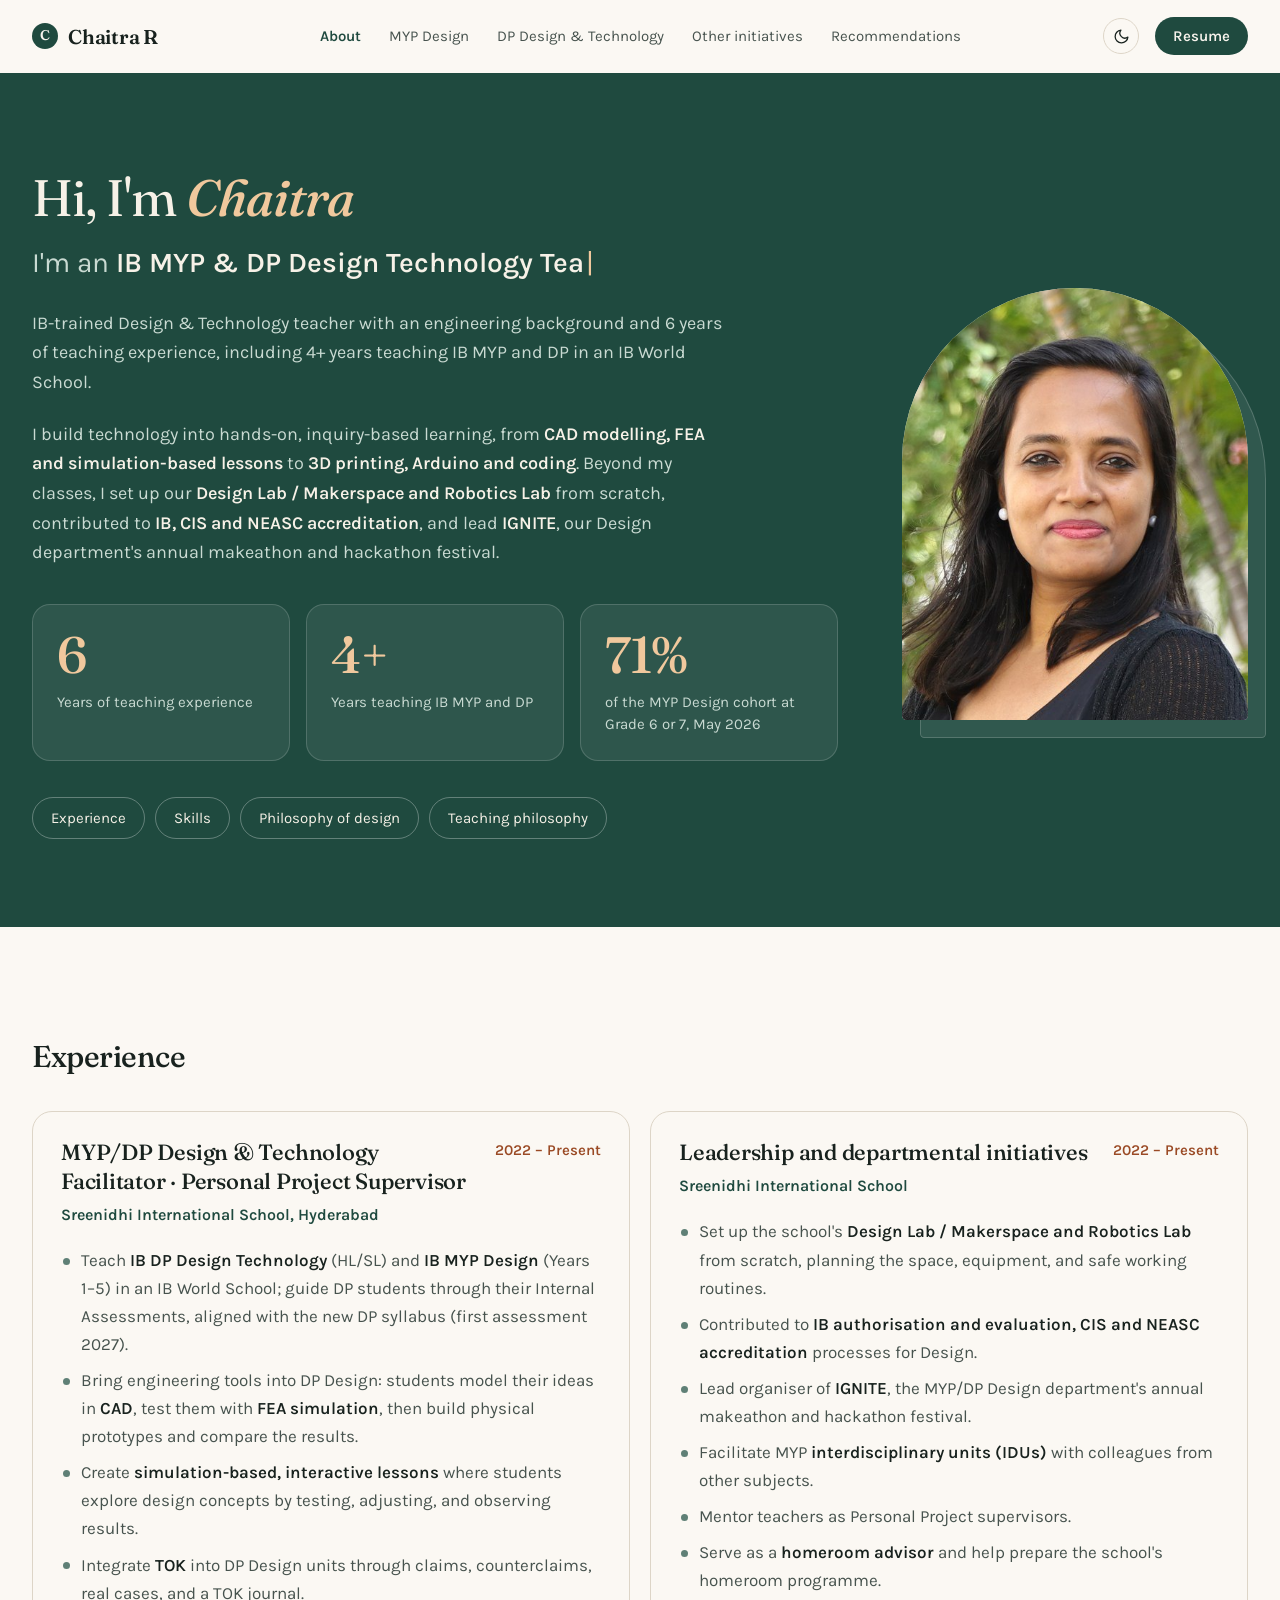
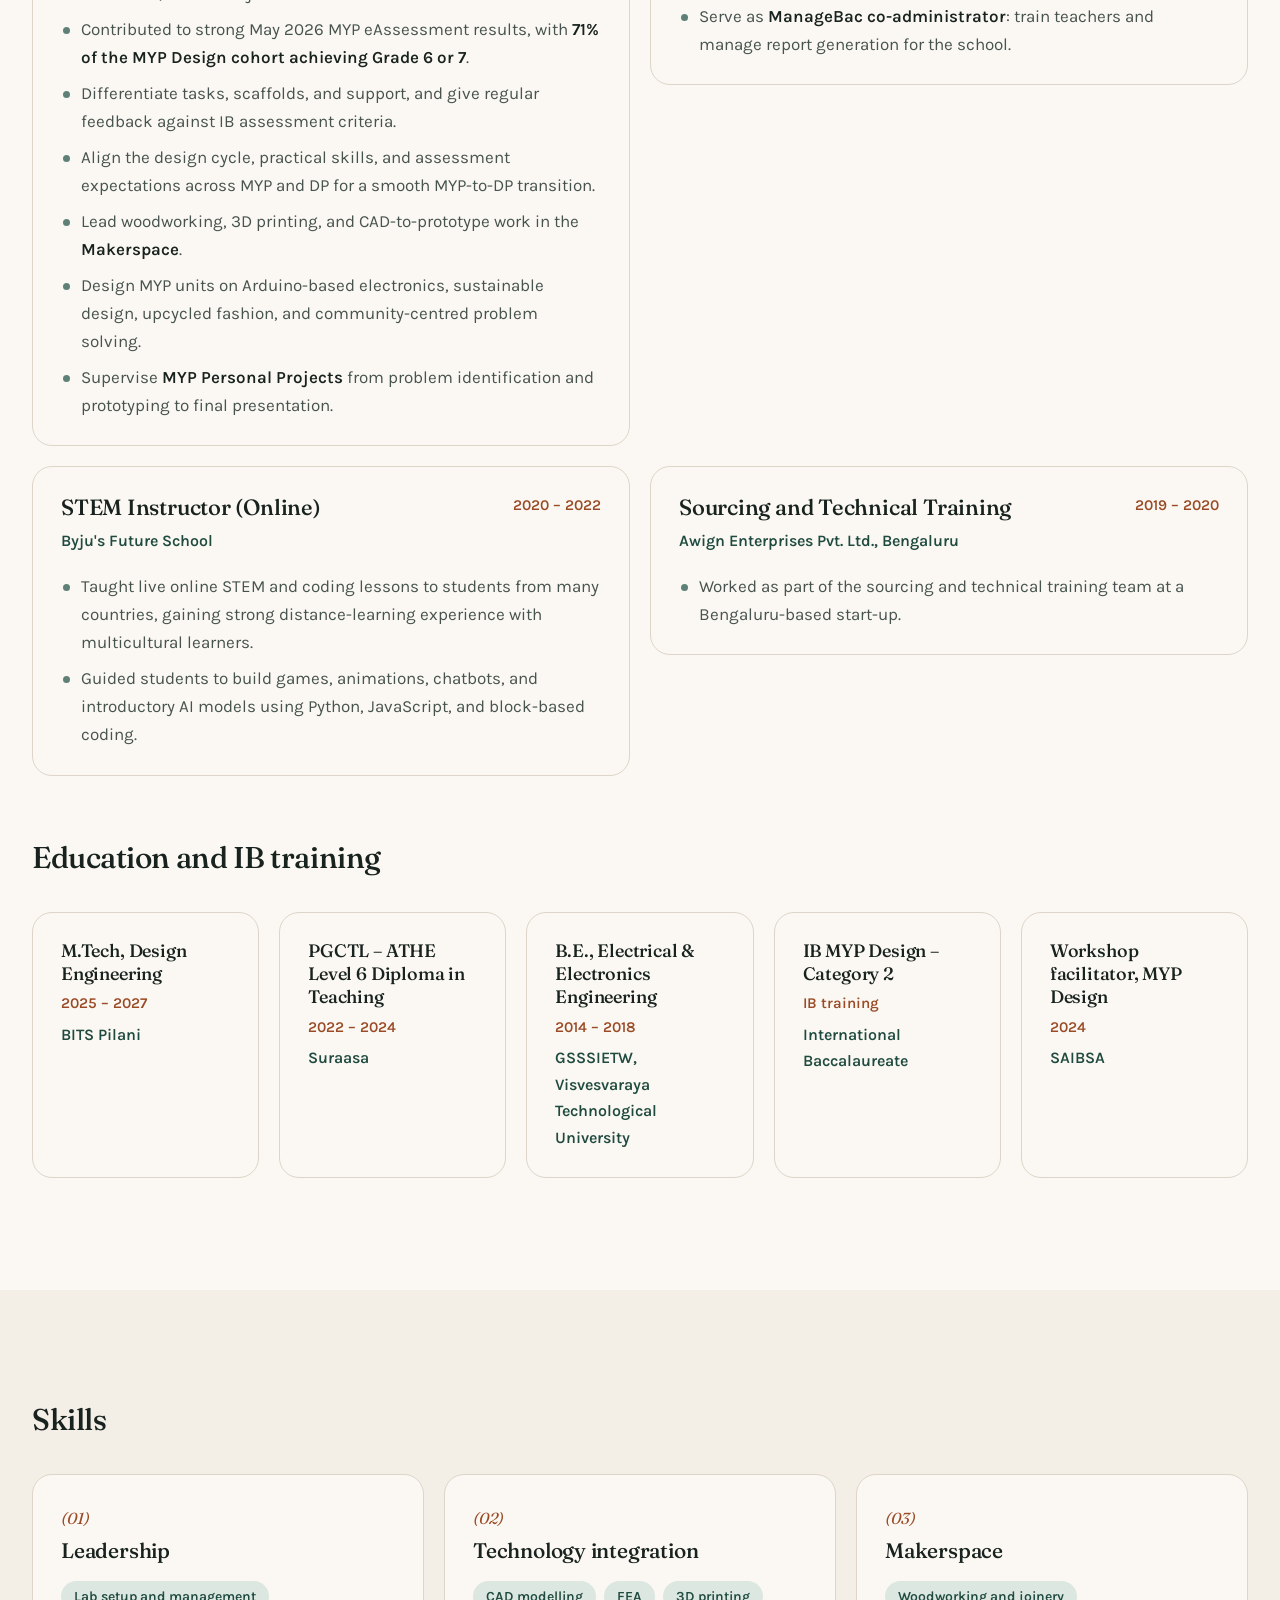
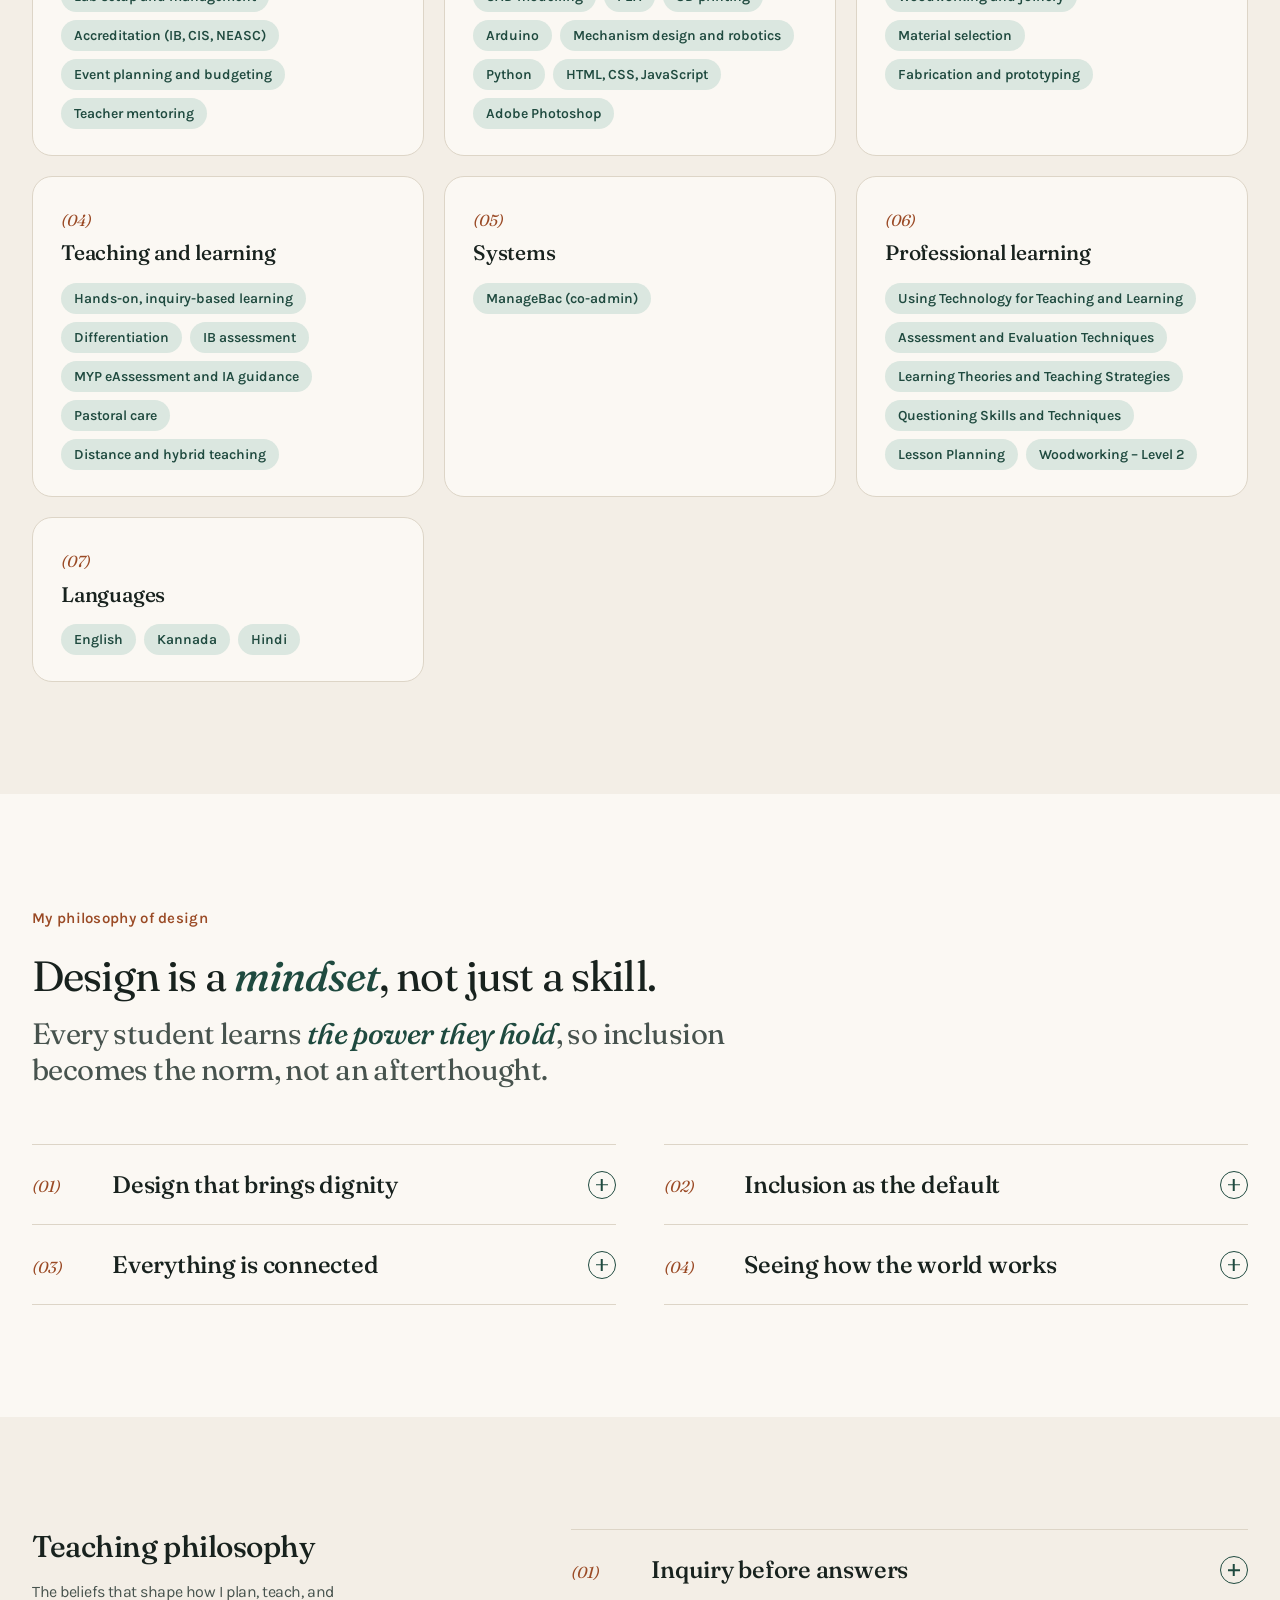
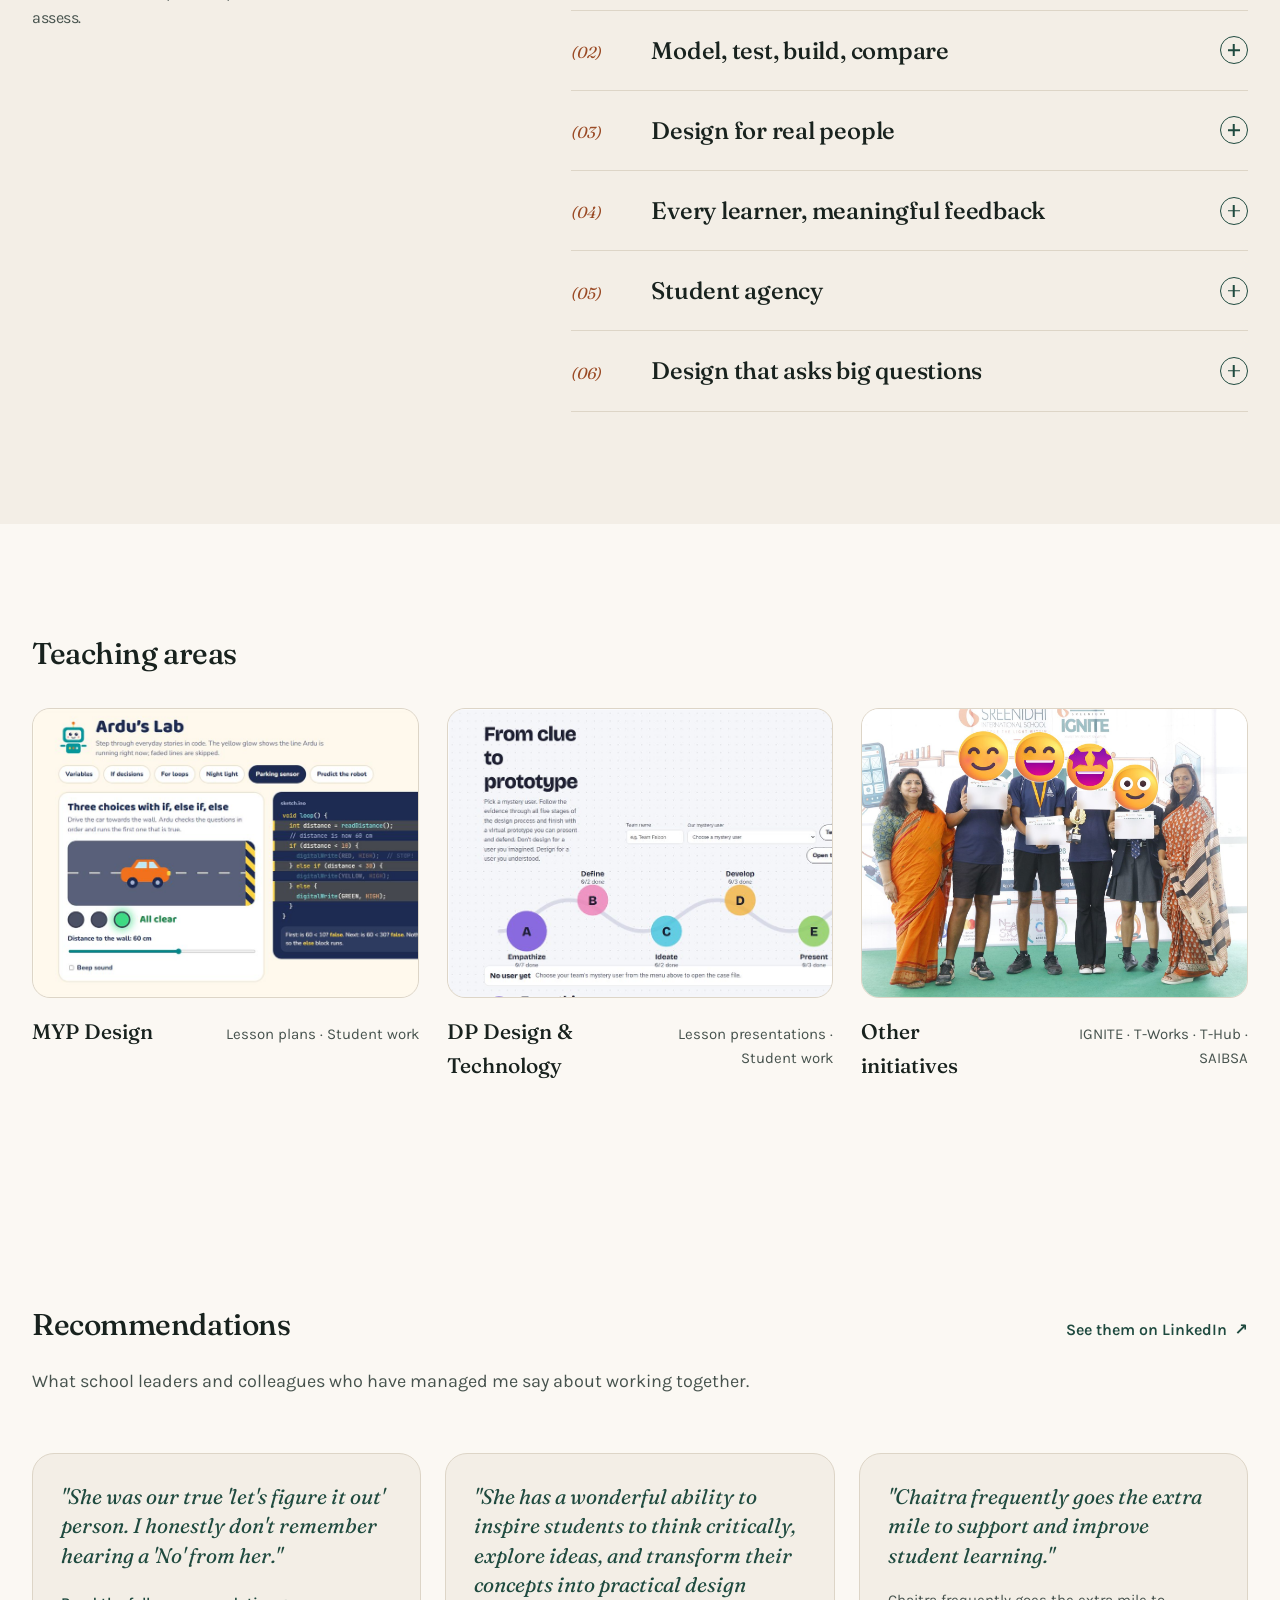
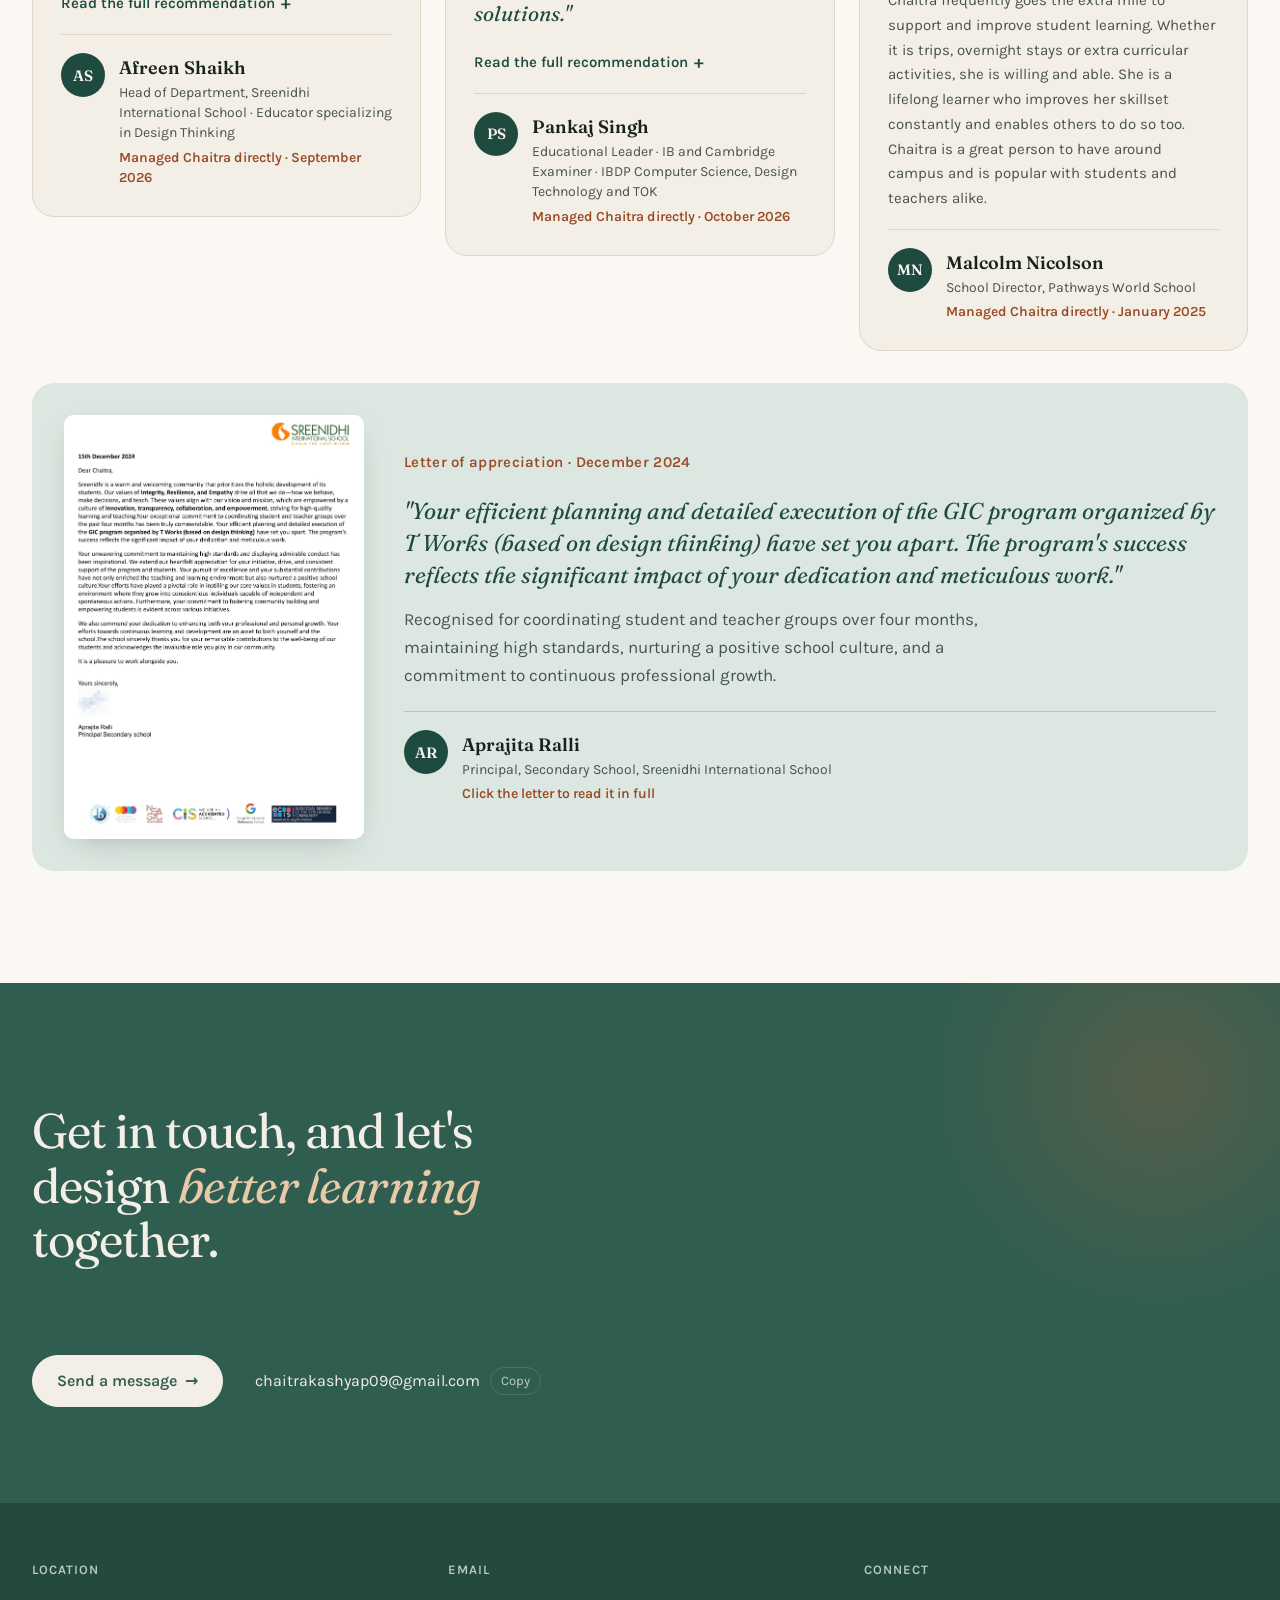
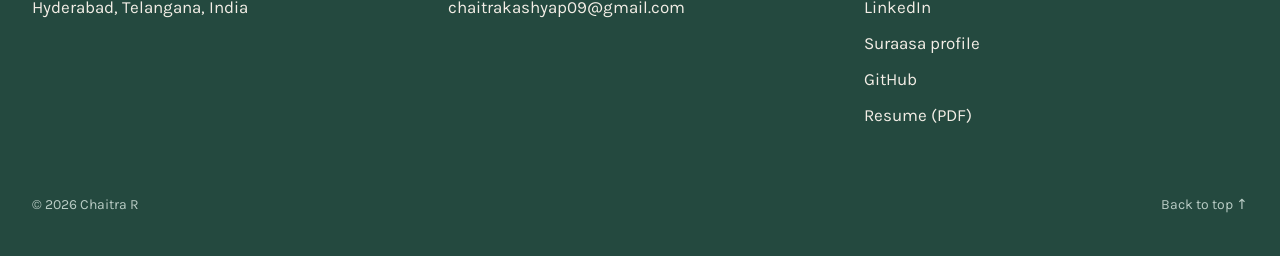
==== commit dfe7957a: "Make About the landing page - index.html now opens on the About content (Who I am, experience,   ski" ====
--- a/index.html
+++ b/index.html
@@ -3,8 +3,8 @@
 <head>
   <meta charset="utf-8">
   <meta name="viewport" content="width=device-width, initial-scale=1">
-  <title>Chaitra R — Design &amp; Technology Facilitator</title>
-  <meta name="description" content="Chaitra R — IB MYP/DP Design and Technology facilitator and design engineer in Hyderabad, blending engineering, making, and inquiry-based teaching.">
+  <title>Chaitra R — Design &amp; Technology Educator</title>
+  <meta name="description" content="Chaitra R — IB MYP and DP Design Technology teacher in Hyderabad. Teaching philosophy, experience, student work, and recommendations.">
   <script>try { var t = localStorage.getItem('theme'); if (t) document.documentElement.dataset.theme = t; } catch (e) {}</script>
   <link rel="preconnect" href="https://fonts.googleapis.com">
   <link rel="preconnect" href="https://fonts.gstatic.com" crossorigin>
@@ -16,7 +16,7 @@
     <div class="container header-inner">
       <a href="index.html" class="logo" aria-current="page"><span class="logo-mark" aria-hidden="true">C</span>Chaitra R</a>
       <nav class="nav" id="menu" aria-label="Main">
-        <a href="about.html">About</a>
+        <a href="index.html" aria-current="page">About</a>
         <a href="myp.html">MYP Design</a>
         <a href="dp.html">DP Design &amp; Technology</a>
         <a href="initiatives.html">Other initiatives</a>
@@ -34,28 +34,151 @@
   </header>
 
   <main>
-    <section class="hero">
-      <div class="container reveal">
-        <h1>I help students think like designers, turning curiosity into <em>real, working prototypes.</em></h1>
-        <div class="hero-meta">
-          <span class="who"><img class="avatar" src="assets/chaitra-r.jpg" alt=""><span><strong style="color:var(--ink)">Chaitra R</strong> · IB MYP &amp; DP Design Technology Teacher, Hyderabad</span></span>
-          <a class="arrow-link" href="about.html">About me <span class="arr" aria-hidden="true">→</span></a>
-        </div>
-      </div>
-    </section>
-
-    <div class="strip reveal" aria-label="Moments from my classroom and Makerspace">
-      <figure><img src="assets/ignite/ignite-assistive-glove.jpg" alt="Wearable electronics prototype with servo-driven fingers, student face hidden" style="object-position: 62% 60%"></figure>
-      <figure><img src="assets/simulations/ansys-equivalent-stress.jpg" alt="Ansys von Mises stress result on a bracket" style="object-position: 58% 50%"></figure>
-      <figure><img src="assets/ignite/ignite-plywood-assembly.jpg" alt="Students assembling a plywood prototype, faces hidden" style="object-position: 45% 75%"></figure>
-      <figure><img src="assets/ignite/ignite-shellx-pitch.jpg" alt="Student pitch deck for a smart umbrella on a laptop" style="object-position: 40% 50%"></figure>
-    </div>
-
-    <section class="section">
+    <section class="about-hero" id="who">
+      <div class="container hero-split">
+        <div class="reveal">
+          <h1>Hi, I'm <em>Chaitra</em></h1>
+          <p class="role-line" aria-label="IB MYP and DP Design Technology Teacher, Design and Technology Educator, Makerspace Lead, IB Educator, Design Engineer">I'm an <span class="typed" id="typed" data-words='["IB MYP &amp; DP Design Technology Teacher", "Design &amp; Technology Educator", "Makerspace Lead", "IB Educator", "Design Engineer"]'>IB MYP &amp; DP Design Technology Teacher</span><span class="cursor" aria-hidden="true">|</span></p>
+          <p class="lead">IB-trained Design &amp; Technology teacher with an engineering background and 6 years of teaching experience, including 4+ years teaching IB MYP and DP in an IB World School.</p>
+          <p class="lead">I build technology into hands-on, inquiry-based learning, from <strong>CAD modelling, FEA and simulation-based lessons</strong> to <strong>3D printing, Arduino and coding</strong>. Beyond my classes, I set up our <strong>Design Lab / Makerspace and Robotics Lab</strong> from scratch, contributed to <strong>IB, CIS and NEASC accreditation</strong>, and lead <strong>IGNITE</strong>, our Design department's annual makeathon and hackathon festival.</p>
+          <div class="stats">
+            <div class="stat"><strong data-count="6">6</strong><span>Years of teaching experience</span></div>
+            <div class="stat"><strong data-count="4" data-suffix="+">4+</strong><span>Years teaching IB MYP and DP</span></div>
+            <div class="stat"><strong data-count="71" data-suffix="%">71%</strong><span>of the MYP Design cohort at Grade 6 or 7, May 2026</span></div>
+          </div>
+          <div class="subnav" aria-label="On this page">
+            <a href="#experience">Experience</a>
+            <a href="#skills">Skills</a>
+            <a href="#design-philosophy">Philosophy of design</a>
+            <a href="#philosophy">Teaching philosophy</a>
+          </div>
+        </div>
+        <div class="portrait-wrap reveal">
+          <div class="portrait"><img src="assets/chaitra-r.jpg" alt="Portrait of Chaitra R"></div>
+        </div>
+      </div>
+    </section>
+
+    <section class="section" id="experience">
+      <div class="container">
+        <div class="row-head reveal"><h2>Experience</h2></div>
+        <div>
+          <ol class="rows card-grid exp-grid">
+            <li class="reveal">
+              <h3>MYP/DP Design &amp; Technology Facilitator · Personal Project Supervisor</h3>
+              <p class="date">2022 – Present</p>
+              <p class="org">Sreenidhi International School, Hyderabad</p>
+              <ul class="points">
+                <li>Teach <strong>IB DP Design Technology</strong> (HL/SL) and <strong>IB MYP Design</strong> (Years 1–5) in an IB World School; guide DP students through their Internal Assessments, aligned with the new DP syllabus (first assessment 2027).</li>
+                <li>Bring engineering tools into DP Design: students model their ideas in <strong>CAD</strong>, test them with <strong>FEA simulation</strong>, then build physical prototypes and compare the results.</li>
+                <li>Create <strong>simulation-based, interactive lessons</strong> where students explore design concepts by testing, adjusting, and observing results.</li>
+                <li>Integrate <strong>TOK</strong> into DP Design units through claims, counterclaims, real cases, and a TOK journal.</li>
+                <li>Contributed to strong May 2026 MYP eAssessment results, with <strong>71% of the MYP Design cohort achieving Grade 6 or 7</strong>.</li>
+                <li>Differentiate tasks, scaffolds, and support, and give regular feedback against IB assessment criteria.</li>
+                <li>Align the design cycle, practical skills, and assessment expectations across MYP and DP for a smooth MYP-to-DP transition.</li>
+                <li>Lead woodworking, 3D printing, and CAD-to-prototype work in the <strong>Makerspace</strong>.</li>
+                <li>Design MYP units on Arduino-based electronics, sustainable design, upcycled fashion, and community-centred problem solving.</li>
+                <li>Supervise <strong>MYP Personal Projects</strong> from problem identification and prototyping to final presentation.</li>
+              </ul>
+            </li>
+            <li class="reveal">
+              <h3>Leadership and departmental initiatives</h3>
+              <p class="date">2022 – Present</p>
+              <p class="org">Sreenidhi International School</p>
+              <ul class="points">
+                <li>Set up the school's <strong>Design Lab / Makerspace and Robotics Lab</strong> from scratch, planning the space, equipment, and safe working routines.</li>
+                <li>Contributed to <strong>IB authorisation and evaluation, CIS and NEASC accreditation</strong> processes for Design.</li>
+                <li>Lead organiser of <strong>IGNITE</strong>, the MYP/DP Design department's annual makeathon and hackathon festival.</li>
+                <li>Facilitate MYP <strong>interdisciplinary units (IDUs)</strong> with colleagues from other subjects.</li>
+                <li>Mentor teachers as Personal Project supervisors.</li>
+                <li>Serve as a <strong>homeroom advisor</strong> and help prepare the school's homeroom programme.</li>
+                <li>Serve as <strong>ManageBac co-administrator</strong>: train teachers and manage report generation for the school.</li>
+              </ul>
+            </li>
+            <li class="reveal">
+              <h3>STEM Instructor (Online)</h3>
+              <p class="date">2020 – 2022</p>
+              <p class="org">Byju's Future School</p>
+              <ul class="points">
+                <li>Taught live online STEM and coding lessons to students from many countries, gaining strong distance-learning experience with multicultural learners.</li>
+                <li>Guided students to build games, animations, chatbots, and introductory AI models using Python, JavaScript, and block-based coding.</li>
+              </ul>
+            </li>
+            <li class="reveal">
+              <h3>Sourcing and Technical Training</h3>
+              <p class="date">2019 – 2020</p>
+              <p class="org">Awign Enterprises Pvt. Ltd., Bengaluru</p>
+              <ul class="points">
+                <li>Worked as part of the sourcing and technical training team at a Bengaluru-based start-up.</li>
+              </ul>
+            </li>
+          </ol>
+
+          <div class="row-head reveal edu-head" id="education"><h2>Education and IB training</h2></div>
+          <ol class="rows card-grid edu-grid">
+            <li class="reveal"><h3>M.Tech, Design Engineering</h3><p class="date">2025 – 2027</p><p class="org">BITS Pilani</p></li>
+            <li class="reveal"><h3>PGCTL – ATHE Level 6 Diploma in Teaching</h3><p class="date">2022 – 2024</p><p class="org">Suraasa</p></li>
+            <li class="reveal"><h3>B.E., Electrical &amp; Electronics Engineering</h3><p class="date">2014 – 2018</p><p class="org">GSSSIETW, Visvesvaraya Technological University</p></li>
+            <li class="reveal"><h3>IB MYP Design – Category 2</h3><p class="date">IB training</p><p class="org">International Baccalaureate</p></li>
+            <li class="reveal"><h3>Workshop facilitator, MYP Design</h3><p class="date">2024</p><p class="org">SAIBSA</p></li>
+          </ol>
+        </div>
+      </div>
+    </section>
+
+    <section class="section cream" id="skills">
+      <div class="container">
+        <div class="row-head reveal"><h2>Skills</h2></div>
+        <ol class="num-list card-grid skill-grid">
+          <li class="reveal"><span class="num">(01)</span><div><h3>Leadership</h3><div class="chips"><span class="chip">Lab setup and management</span><span class="chip">Accreditation (IB, CIS, NEASC)</span><span class="chip">Event planning and budgeting</span><span class="chip">Teacher mentoring</span></div></div></li>
+          <li class="reveal"><span class="num">(02)</span><div><h3>Technology integration</h3><div class="chips"><span class="chip">CAD modelling</span><span class="chip">FEA</span><span class="chip">3D printing</span><span class="chip">Arduino</span><span class="chip">Mechanism design and robotics</span><span class="chip">Python</span><span class="chip">HTML, CSS, JavaScript</span><span class="chip">Adobe Photoshop</span></div></div></li>
+          <li class="reveal"><span class="num">(03)</span><div><h3>Makerspace</h3><div class="chips"><span class="chip">Woodworking and joinery</span><span class="chip">Material selection</span><span class="chip">Fabrication and prototyping</span></div></div></li>
+          <li class="reveal"><span class="num">(04)</span><div><h3>Teaching and learning</h3><div class="chips"><span class="chip">Hands-on, inquiry-based learning</span><span class="chip">Differentiation</span><span class="chip">IB assessment</span><span class="chip">MYP eAssessment and IA guidance</span><span class="chip">Pastoral care</span><span class="chip">Distance and hybrid teaching</span></div></div></li>
+          <li class="reveal"><span class="num">(05)</span><div><h3>Systems</h3><div class="chips"><span class="chip">ManageBac (co-admin)</span></div></div></li>
+          <li class="reveal"><span class="num">(06)</span><div><h3>Professional learning</h3><div class="chips"><span class="chip">Using Technology for Teaching and Learning</span><span class="chip">Assessment and Evaluation Techniques</span><span class="chip">Learning Theories and Teaching Strategies</span><span class="chip">Questioning Skills and Techniques</span><span class="chip">Lesson Planning</span><span class="chip">Woodworking – Level 2</span></div></div></li>
+          <li class="reveal"><span class="num">(07)</span><div><h3>Languages</h3><div class="chips"><span class="chip">English</span><span class="chip">Kannada</span><span class="chip">Hindi</span></div></div></li>
+        </ol>
+      </div>
+    </section>
+
+    <section class="section design-philosophy" id="design-philosophy">
+      <div class="container">
+        <p class="page-label reveal">My philosophy of design</p>
+        <p class="big-statement animate-words">Design is a <em>mindset</em>, not just a skill.</p>
+        <p class="big-statement second animate-words">Every student learns <em>the power they hold</em>, so inclusion becomes the norm, not an afterthought.</p>
+        <ol class="num-list accordion two-col-acc">
+          <li class="reveal"><details><summary><span class="num">(01)</span><h3>Design that brings dignity</h3><span class="toggle" aria-hidden="true"></span></summary><div class="detail-body"><p>When a product shuts someone out, it quietly tells them they don't belong. A colour-blind person who can't use an app feels incapable, and that chips away at their self-esteem. Whether it's a community space or an app, good design makes everyone feel valued and makes room for everyone.</p></div></details></li>
+          <li class="reveal"><details><summary><span class="num">(02)</span><h3>Inclusion as the default</h3><span class="toggle" aria-hidden="true"></span></summary><div class="detail-body"><p>Inclusive design shouldn't be a special consideration added at the end. From the very first project, students learn to think and design for everyone, asking "can everyone use this?" from the first sketch.</p></div></details></li>
+          <li class="reveal"><details><summary><span class="num">(03)</span><h3>Everything is connected</h3><span class="toggle" aria-hidden="true"></span></summary><div class="detail-body"><p>Good designers stay aware of society, politics, and the environment, and of how they are interconnected. Every design decision touches people and the planet.</p></div></details></li>
+          <li class="reveal"><details><summary><span class="num">(04)</span><h3>Seeing how the world works</h3><span class="toggle" aria-hidden="true"></span></summary><div class="detail-body"><p>Design is shaped by forces far beyond the drawing board: economics, culture, politics, and the environment. When students study examples like planned obsolescence, they see how products are made to be replaced, and who pays the price. Understanding how the world runs, and the part designers play in it, shapes how they think when they design.</p></div></details></li>
+        </ol>
+      </div>
+    </section>
+
+    <section class="section cream" id="philosophy">
+      <div class="container split">
+        <div class="split-label sticky reveal">Teaching philosophy<p>The beliefs that shape how I plan, teach, and assess.</p></div>
+        <ol class="num-list accordion">
+          <li class="reveal"><details><summary><span class="num">(01)</span><h3>Inquiry before answers</h3><span class="toggle" aria-hidden="true"></span></summary><div class="detail-body"><p>Students learn best when they start with a real question. I design hands-on, inquiry-based units where students investigate, test, and discover, so they learn to think critically rather than simply receive information.</p>
+              <div class="chips"><span class="chip">Inquiry-based learning</span><span class="chip">Critical thinking</span></div></div></details></li>
+          <li class="reveal"><details><summary><span class="num">(02)</span><h3>Model, test, build, compare</h3><span class="toggle" aria-hidden="true"></span></summary><div class="detail-body"><p>I bring real engineering tools into Design. Students model their ideas in CAD, test them with FEA simulation, then build physical prototypes and compare the results, exploring concepts by adjusting and observing, not just reading about them.</p>
+              <div class="chips"><span class="chip">CAD</span><span class="chip">FEA simulation</span><span class="chip">Prototyping</span></div></div></details></li>
+          <li class="reveal"><details><summary><span class="num">(03)</span><h3>Design for real people</h3><span class="toggle" aria-hidden="true"></span></summary><div class="detail-body"><p>"Don't design for a user you imagined. Design for a user you understood." User-centred and community-centred problem solving keeps every project grounded in a genuine need and connects classroom learning to the real world.</p>
+              <div class="chips"><span class="chip">User-centred design</span><span class="chip">Real-world context</span></div></div></details></li>
+          <li class="reveal"><details><summary><span class="num">(04)</span><h3>Every learner, meaningful feedback</h3><span class="toggle" aria-hidden="true"></span></summary><div class="detail-body"><p>I differentiate tasks, scaffolds, and support for students of varying abilities, and give regular, meaningful feedback against IB assessment criteria so every student knows their next step.</p>
+              <div class="chips"><span class="chip">Differentiation</span><span class="chip">IB assessment</span></div></div></details></li>
+          <li class="reveal"><details><summary><span class="num">(05)</span><h3>Student agency</h3><span class="toggle" aria-hidden="true"></span></summary><div class="detail-body"><p>As a Personal Project Supervisor, I guide students through independent design investigations, from identifying a problem to prototyping and presenting, so they own their process and their decisions.</p>
+              <div class="chips"><span class="chip">Personal Project</span><span class="chip">Independence</span></div></div></details></li>
+          <li class="reveal"><details><summary><span class="num">(06)</span><h3>Design that asks big questions</h3><span class="toggle" aria-hidden="true"></span></summary><div class="detail-body"><p>I integrate Theory of Knowledge into DP Design: students take positions on design claims, analyse real cases, argue as different knowers, and build their own knowledge questions.</p>
+              <div class="chips"><span class="chip">TOK</span><span class="chip">Argument</span><span class="chip">Ethics</span></div></div></details></li>
+        </ol>
+      </div>
+    </section>
+
+    <section class="section" id="teaching-areas">
       <div class="container">
         <div class="row-head reveal">
           <h2>Teaching areas</h2>
-          <a class="arrow-link" href="about.html#design-philosophy">My philosophy of design <span class="arr" aria-hidden="true">→</span></a>
         </div>
         <div class="work-grid">
           <a class="work-card reveal" href="myp.html">
@@ -70,21 +193,6 @@
             <div class="media"><img class="center" src="assets/ignite/ignite-winners.jpg" alt="Sreenidhi Ignite prize winners, faces hidden" loading="lazy"></div>
             <div class="work-meta"><strong>Other initiatives</strong><span>IGNITE · T-Works · T-Hub · SAIBSA</span></div>
           </a>
-        </div>
-      </div>
-    </section>
-
-    <section class="section cream">
-      <div class="container split">
-        <div class="split-label reveal">About</div>
-        <div class="reveal">
-          <p class="statement">IB-trained Design &amp; Technology teacher with an engineering background. I set up our Design Lab and Robotics Lab from scratch, and I lead <em>IGNITE</em>, our annual makeathon and hackathon festival.</p>
-          <div class="stats">
-            <div class="stat"><strong data-count="6">6</strong><span>Years of teaching experience</span></div>
-            <div class="stat"><strong data-count="4" data-suffix="+">4+</strong><span>Years teaching IB MYP and DP</span></div>
-            <div class="stat"><strong data-count="71" data-suffix="%">71%</strong><span>of the MYP Design cohort at Grade 6 or 7, May 2026</span></div>
-          </div>
-          <a class="arrow-link" href="about.html" style="margin-top:40px">Read more about me <span class="arr" aria-hidden="true">→</span></a>
         </div>
       </div>
     </section>
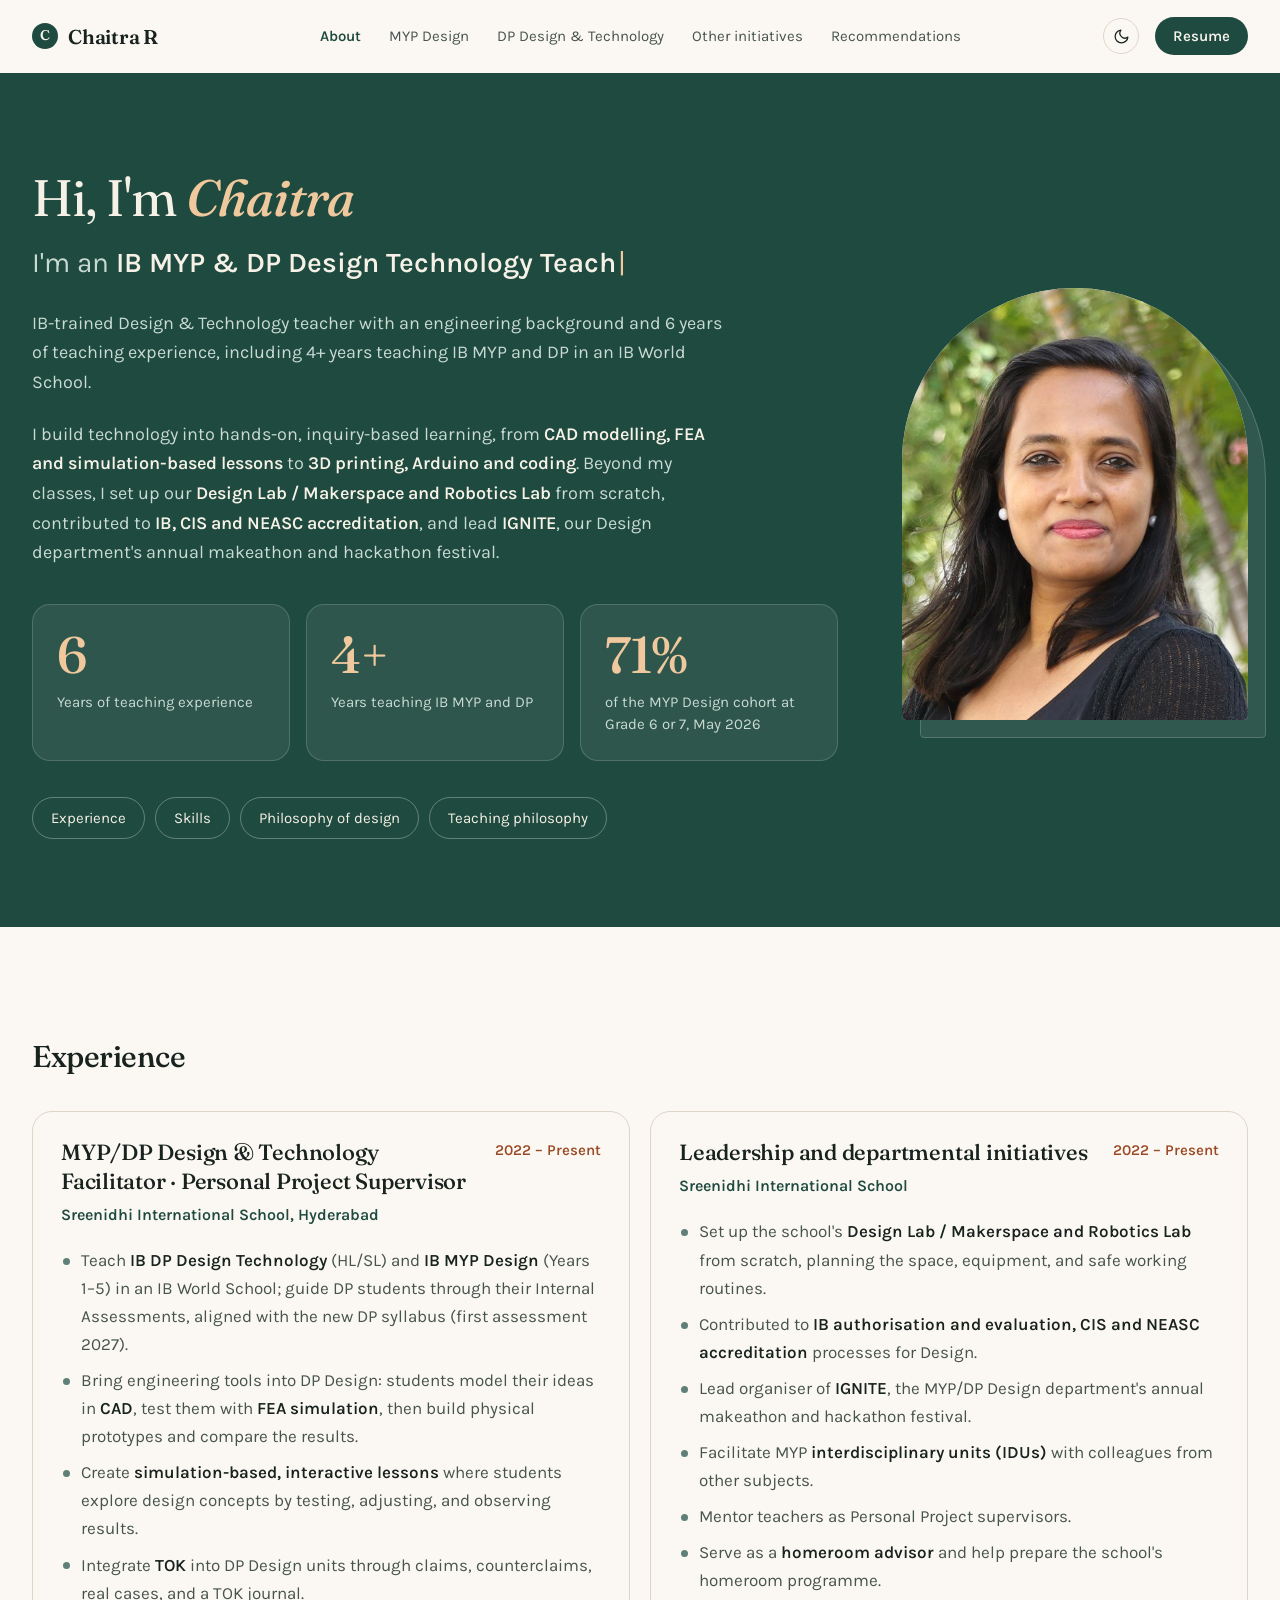
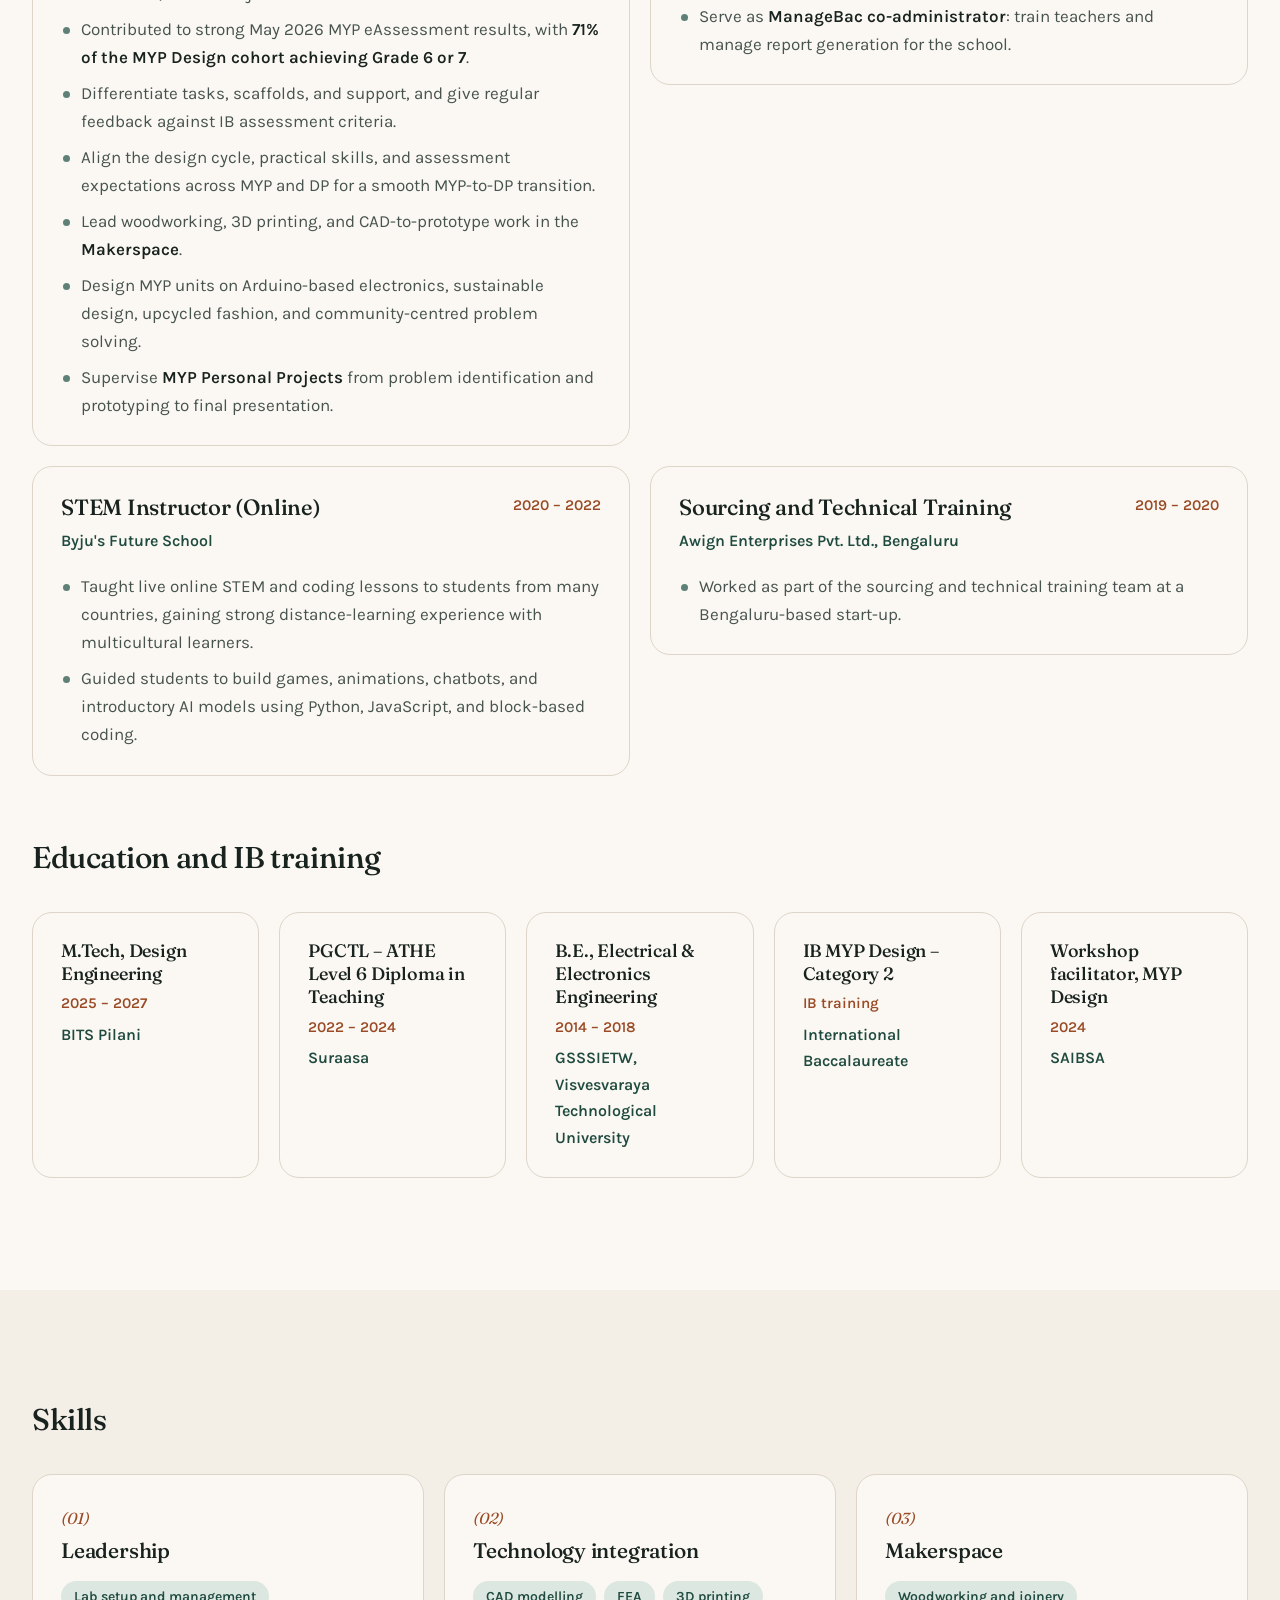
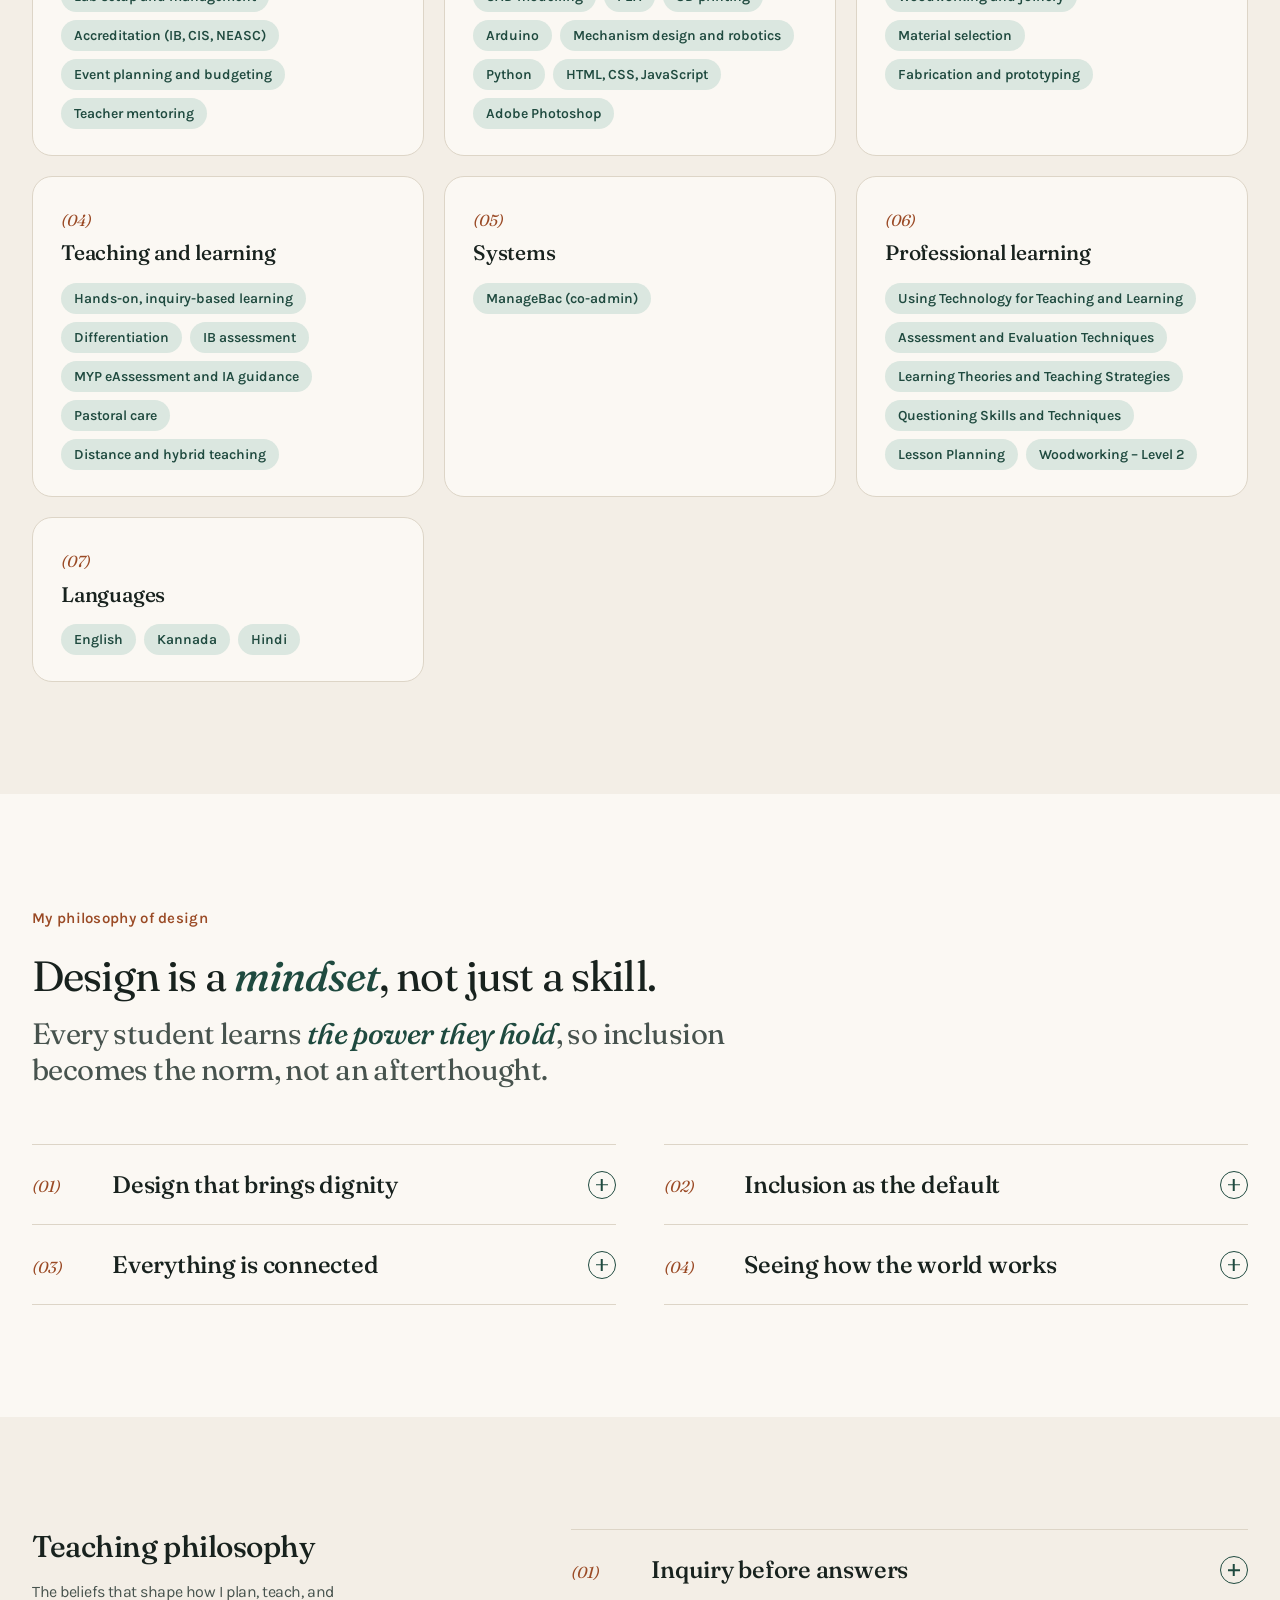
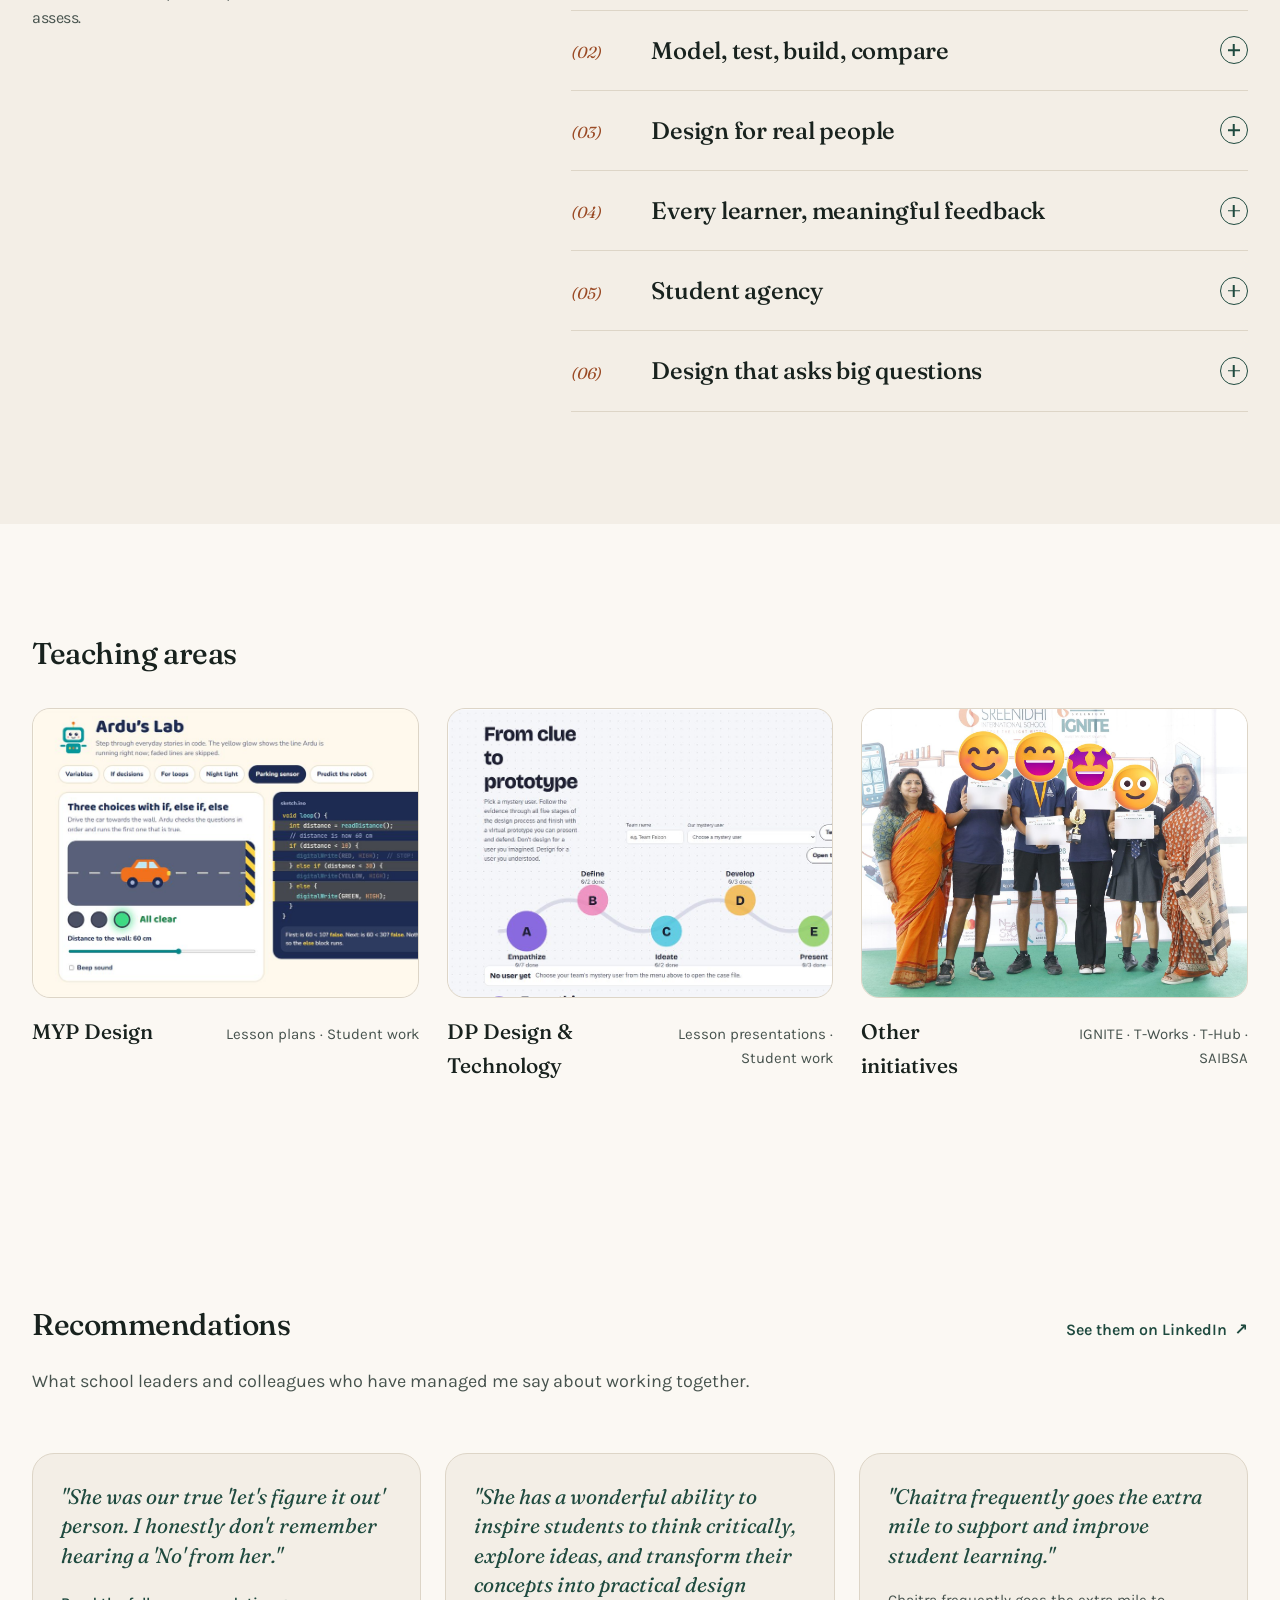
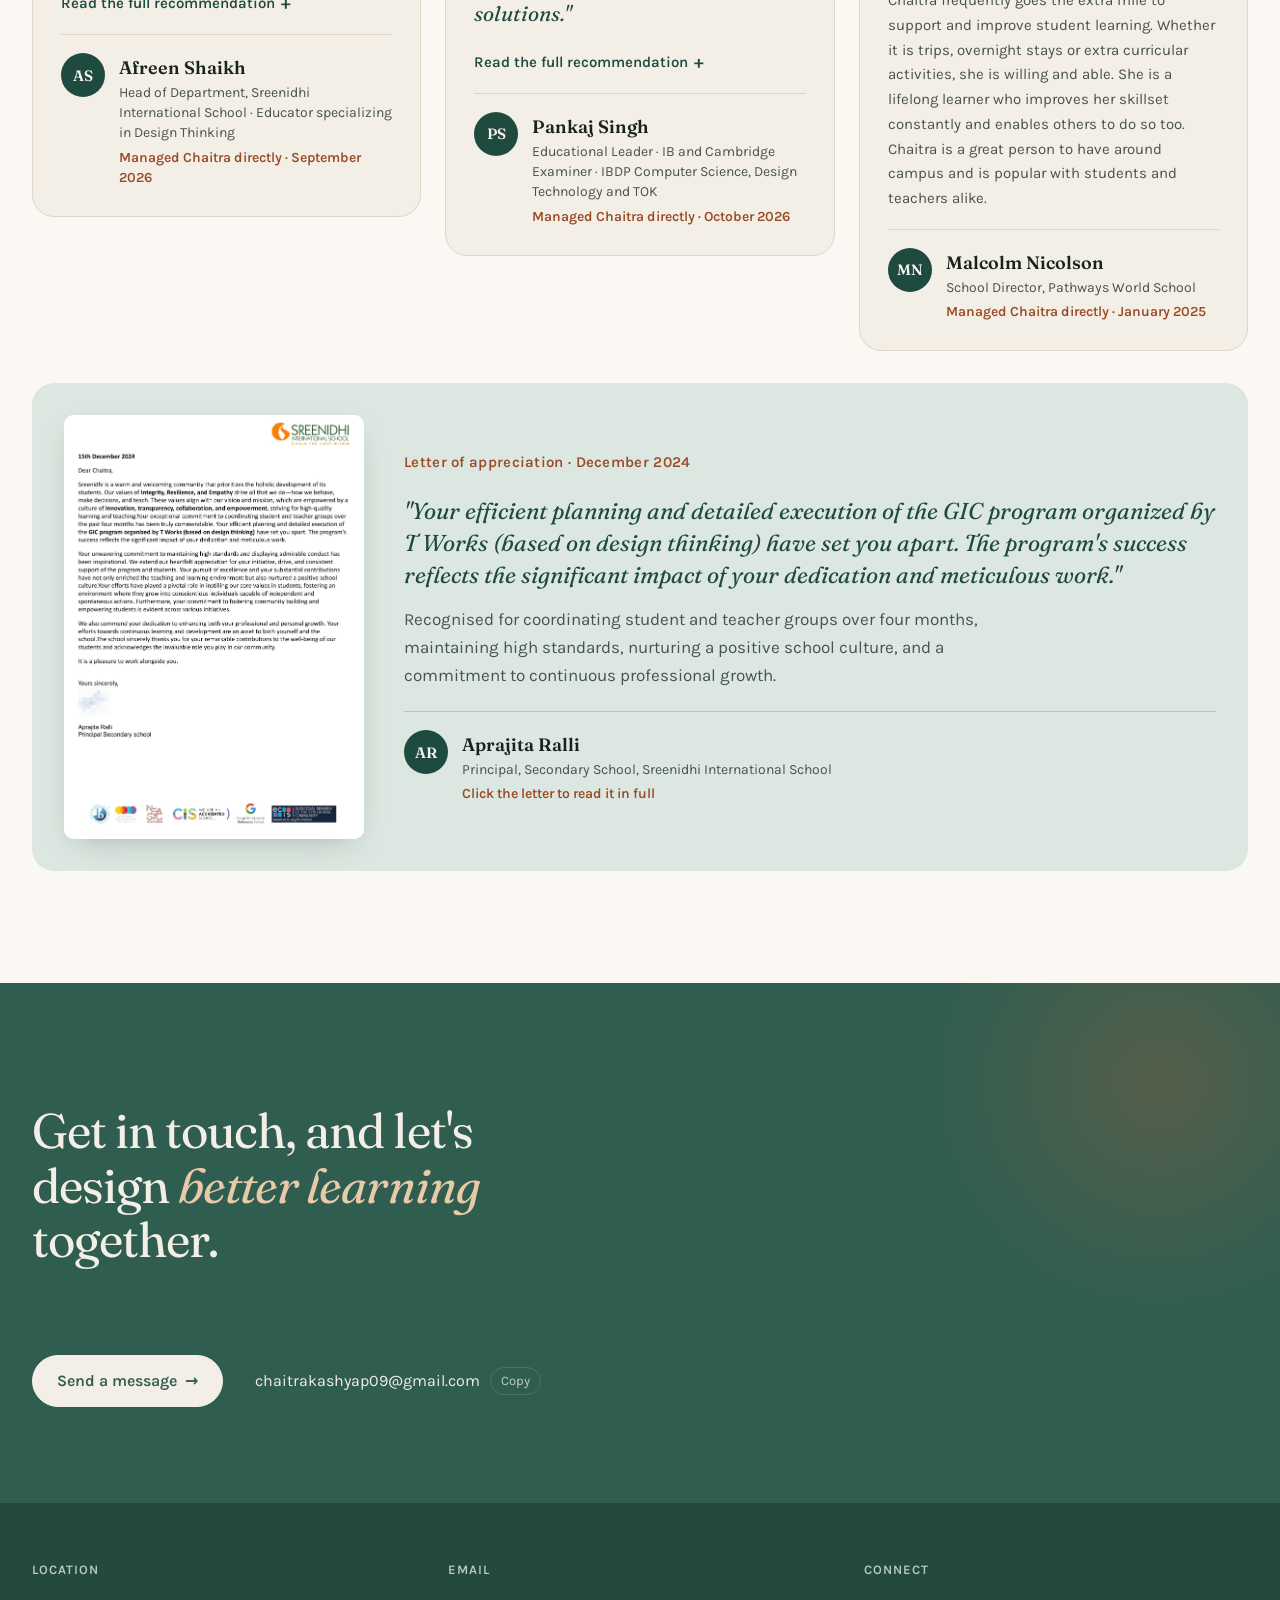
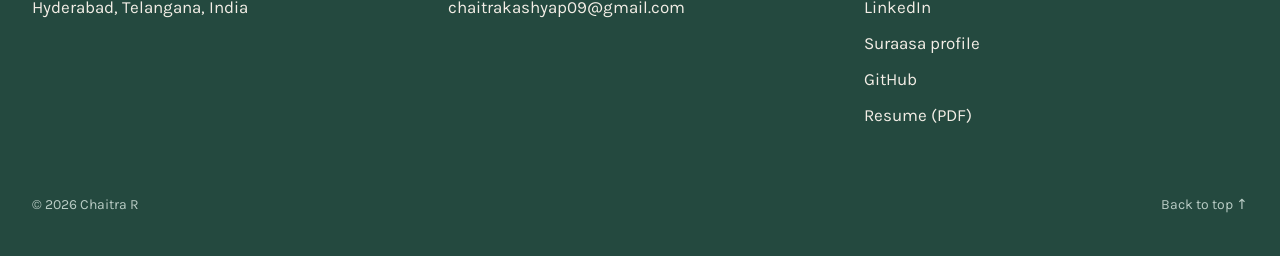
==== commit dad78c22: "Lighter phone layout for the home page - Intro: round photo first, one short paragraph, stats in one" ====
--- a/index.html
+++ b/index.html
@@ -40,11 +40,11 @@
           <h1>Hi, I'm <em>Chaitra</em></h1>
           <p class="role-line" aria-label="IB MYP and DP Design Technology Teacher, Design and Technology Educator, Makerspace Lead, IB Educator, Design Engineer">I'm an <span class="typed" id="typed" data-words='["IB MYP &amp; DP Design Technology Teacher", "Design &amp; Technology Educator", "Makerspace Lead", "IB Educator", "Design Engineer"]'>IB MYP &amp; DP Design Technology Teacher</span><span class="cursor" aria-hidden="true">|</span></p>
           <p class="lead">IB-trained Design &amp; Technology teacher with an engineering background and 6 years of teaching experience, including 4+ years teaching IB MYP and DP in an IB World School.</p>
-          <p class="lead">I build technology into hands-on, inquiry-based learning, from <strong>CAD modelling, FEA and simulation-based lessons</strong> to <strong>3D printing, Arduino and coding</strong>. Beyond my classes, I set up our <strong>Design Lab / Makerspace and Robotics Lab</strong> from scratch, contributed to <strong>IB, CIS and NEASC accreditation</strong>, and lead <strong>IGNITE</strong>, our Design department's annual makeathon and hackathon festival.</p>
+          <p class="lead lead-more">I build technology into hands-on, inquiry-based learning, from <strong>CAD modelling, FEA and simulation-based lessons</strong> to <strong>3D printing, Arduino and coding</strong>. Beyond my classes, I set up our <strong>Design Lab / Makerspace and Robotics Lab</strong> from scratch, contributed to <strong>IB, CIS and NEASC accreditation</strong>, and lead <strong>IGNITE</strong>, our Design department's annual makeathon and hackathon festival.</p>
           <div class="stats">
-            <div class="stat"><strong data-count="6">6</strong><span>Years of teaching experience</span></div>
-            <div class="stat"><strong data-count="4" data-suffix="+">4+</strong><span>Years teaching IB MYP and DP</span></div>
-            <div class="stat"><strong data-count="71" data-suffix="%">71%</strong><span>of the MYP Design cohort at Grade 6 or 7, May 2026</span></div>
+            <div class="stat"><strong data-count="6">6</strong><span class="full">Years of teaching experience</span><span class="short">Years teaching</span></div>
+            <div class="stat"><strong data-count="4" data-suffix="+">4+</strong><span class="full">Years teaching IB MYP and DP</span><span class="short">Years in IB</span></div>
+            <div class="stat"><strong data-count="71" data-suffix="%">71%</strong><span class="full">of the MYP Design cohort at Grade 6 or 7, May 2026</span><span class="short">MYP at grade 6–7</span></div>
           </div>
           <div class="subnav" aria-label="On this page">
             <a href="#experience">Experience</a>
--- a/css/style.css
+++ b/css/style.css
@@ -534,3 +534,56 @@
   .init-card { padding: 22px; }
   .init-card .gallery { grid-template-columns: 1fr; }
 }
+
+/* ---------- Mobile-only layout (phones) ---------- */
+.stat .short, .exp-toggle { display: none; }
+@media (max-width: 640px) {
+  .section { padding: 48px 0; }
+  .row-head { margin-bottom: 20px; }
+  .muted-intro { font-size: 16px; margin-bottom: 28px; }
+
+  /* Intro: photo first, one paragraph, stats in one row */
+  .about-hero { padding: 32px 0 40px; }
+  .about-hero .hero-split { display: flex; flex-direction: column; align-items: flex-start; gap: 20px; }
+  .about-hero .hero-split > .reveal { width: 100%; min-width: 0; }
+  .row-head { flex-wrap: wrap; row-gap: 6px; }
+  .about-hero .portrait-wrap { order: -1; width: 112px; max-width: 112px; justify-self: auto; }
+  .about-hero .portrait-wrap::before { display: none; }
+  .about-hero .portrait { border-radius: 50%; aspect-ratio: 1 / 1; border: 3px solid rgba(255, 255, 255, 0.25); }
+  .about-hero h1 { font-size: 38px; }
+  .about-hero .role-line { font-size: 18px; min-height: 2.9em; }
+  .about-hero .lead { font-size: 16px; margin-top: 14px; }
+  .about-hero .lead-more { display: none; }
+  .about-hero .stats { grid-template-columns: repeat(3, minmax(0, 1fr)); gap: 8px; margin-top: 22px; }
+  .about-hero .stat { padding: 12px 10px; border-radius: 14px; }
+  .about-hero .stat strong { font-size: 26px; }
+  .stat .full { display: none; }
+  .stat .short { display: block; font-size: 12px; margin-top: 6px; line-height: 1.3; }
+  .subnav { flex-wrap: nowrap; overflow-x: auto; margin-top: 22px; padding-bottom: 4px; scrollbar-width: none; }
+  .subnav::-webkit-scrollbar { display: none; }
+  .subnav a { flex: 0 0 auto; }
+
+  /* Experience: headline only, details on tap */
+  .exp-grid .points { display: none; }
+  .exp-grid > li.open .points { display: flex; }
+  .exp-toggle { display: inline-flex; align-items: center; gap: 6px; grid-column: 1 / -1; justify-self: start; margin-top: 10px; padding: 6px 14px; border-radius: 999px; border: 1.5px solid var(--green); background: transparent; color: var(--green); font: inherit; font-size: 14px; font-weight: 600; cursor: pointer; }
+  .exp-grid > li { padding: 18px 20px; }
+  .exp-grid h3 { font-size: 19px; }
+
+  /* Swipeable rows instead of long stacks */
+  .edu-grid, .skill-grid, #teaching-areas .work-grid, .rec-grid {
+    display: grid; grid-auto-flow: column; grid-template-columns: none; grid-auto-columns: 82%;
+    gap: 12px; overflow-x: auto; scroll-snap-type: x mandatory; overscroll-behavior-x: contain;
+    margin-left: calc(-1 * var(--pad-x)); margin-right: calc(-1 * var(--pad-x));
+    padding: 0 var(--pad-x) 10px; scroll-padding: 0 var(--pad-x); scrollbar-width: none;
+  }
+  .edu-grid::-webkit-scrollbar, .skill-grid::-webkit-scrollbar, #teaching-areas .work-grid::-webkit-scrollbar, .rec-grid::-webkit-scrollbar { display: none; }
+  .edu-grid > *, .skill-grid > *, #teaching-areas .work-grid > *, .rec-grid > * { scroll-snap-align: start; }
+  .edu-grid { grid-auto-columns: 62%; }
+  .edu-head { margin-top: 40px; }
+  .skill-grid > li { padding: 20px; }
+  .rec-card { padding: 20px; }
+  p.swipe-hint { display: block; font-size: 13px; font-weight: 600; color: var(--faint); margin: -8px 0 12px; }
+  .letter-card { margin-top: 20px; }
+}
+.swipe-hint { display: none; }
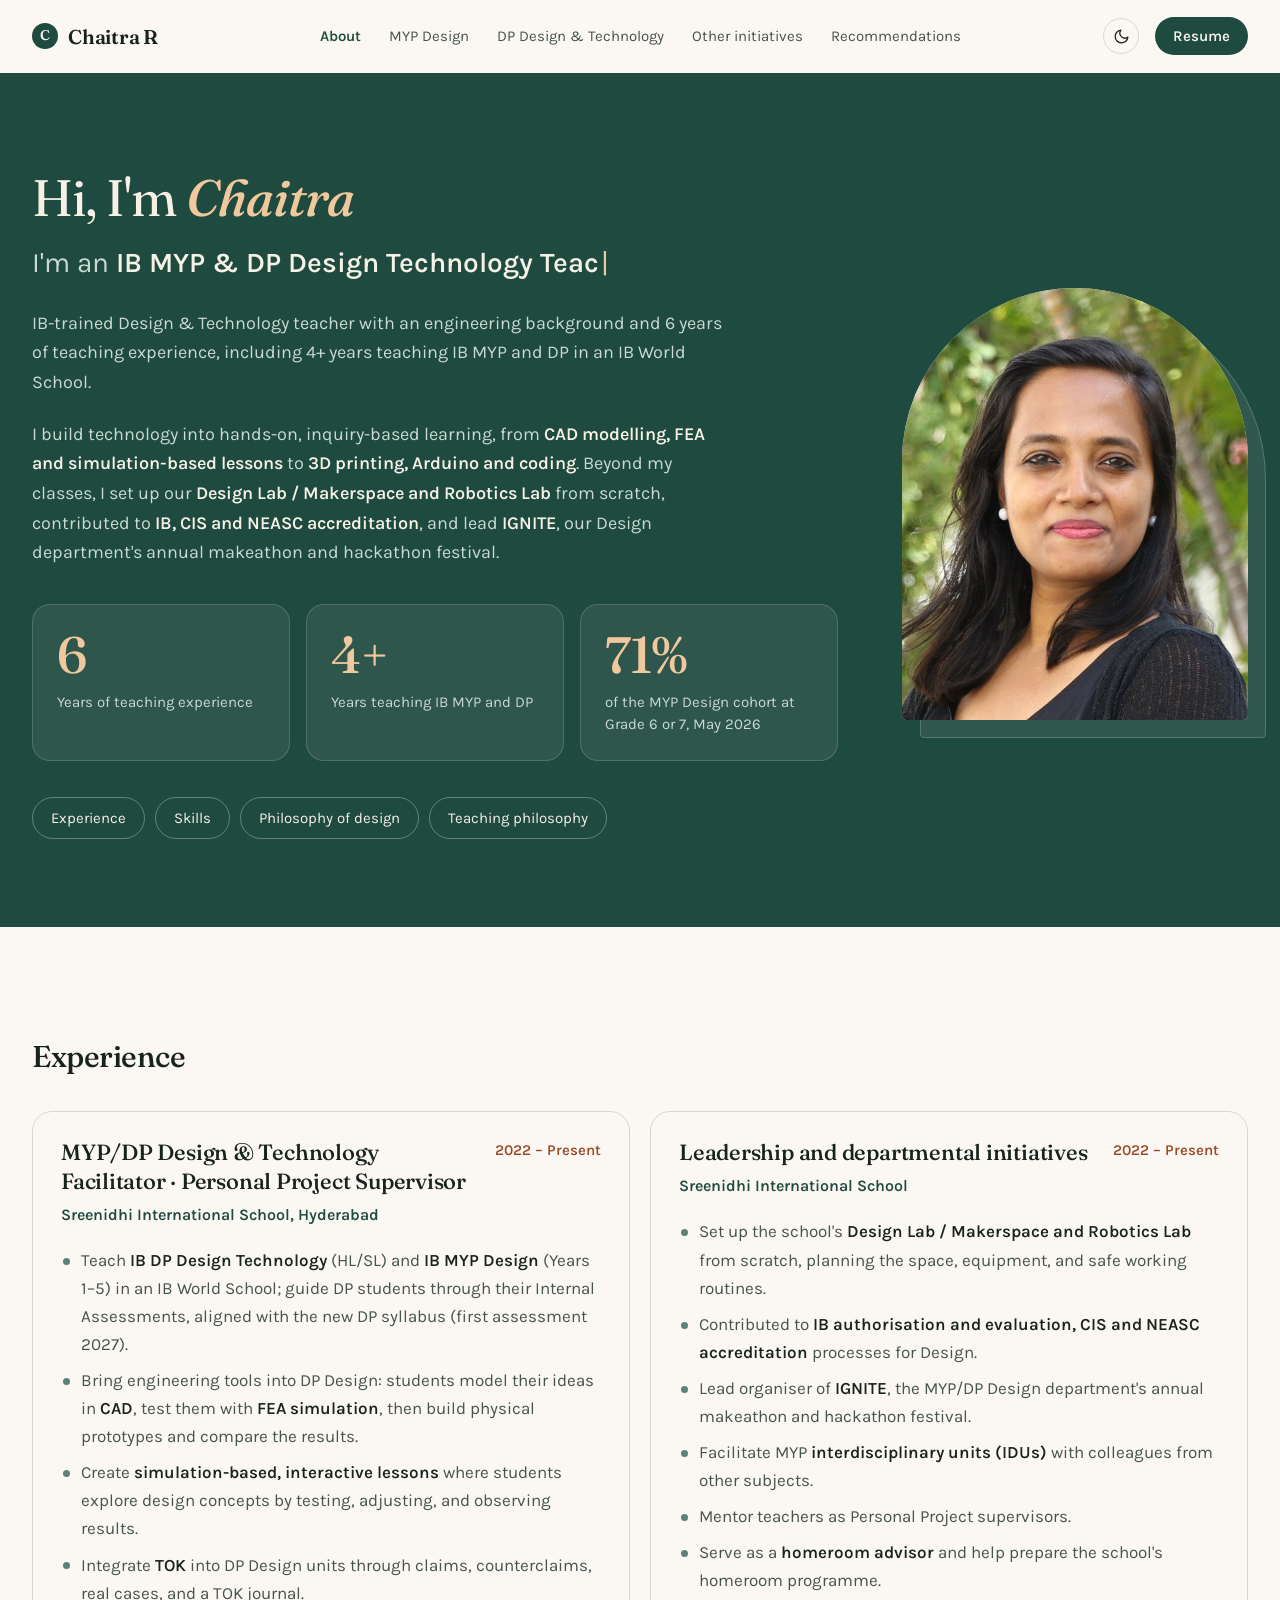
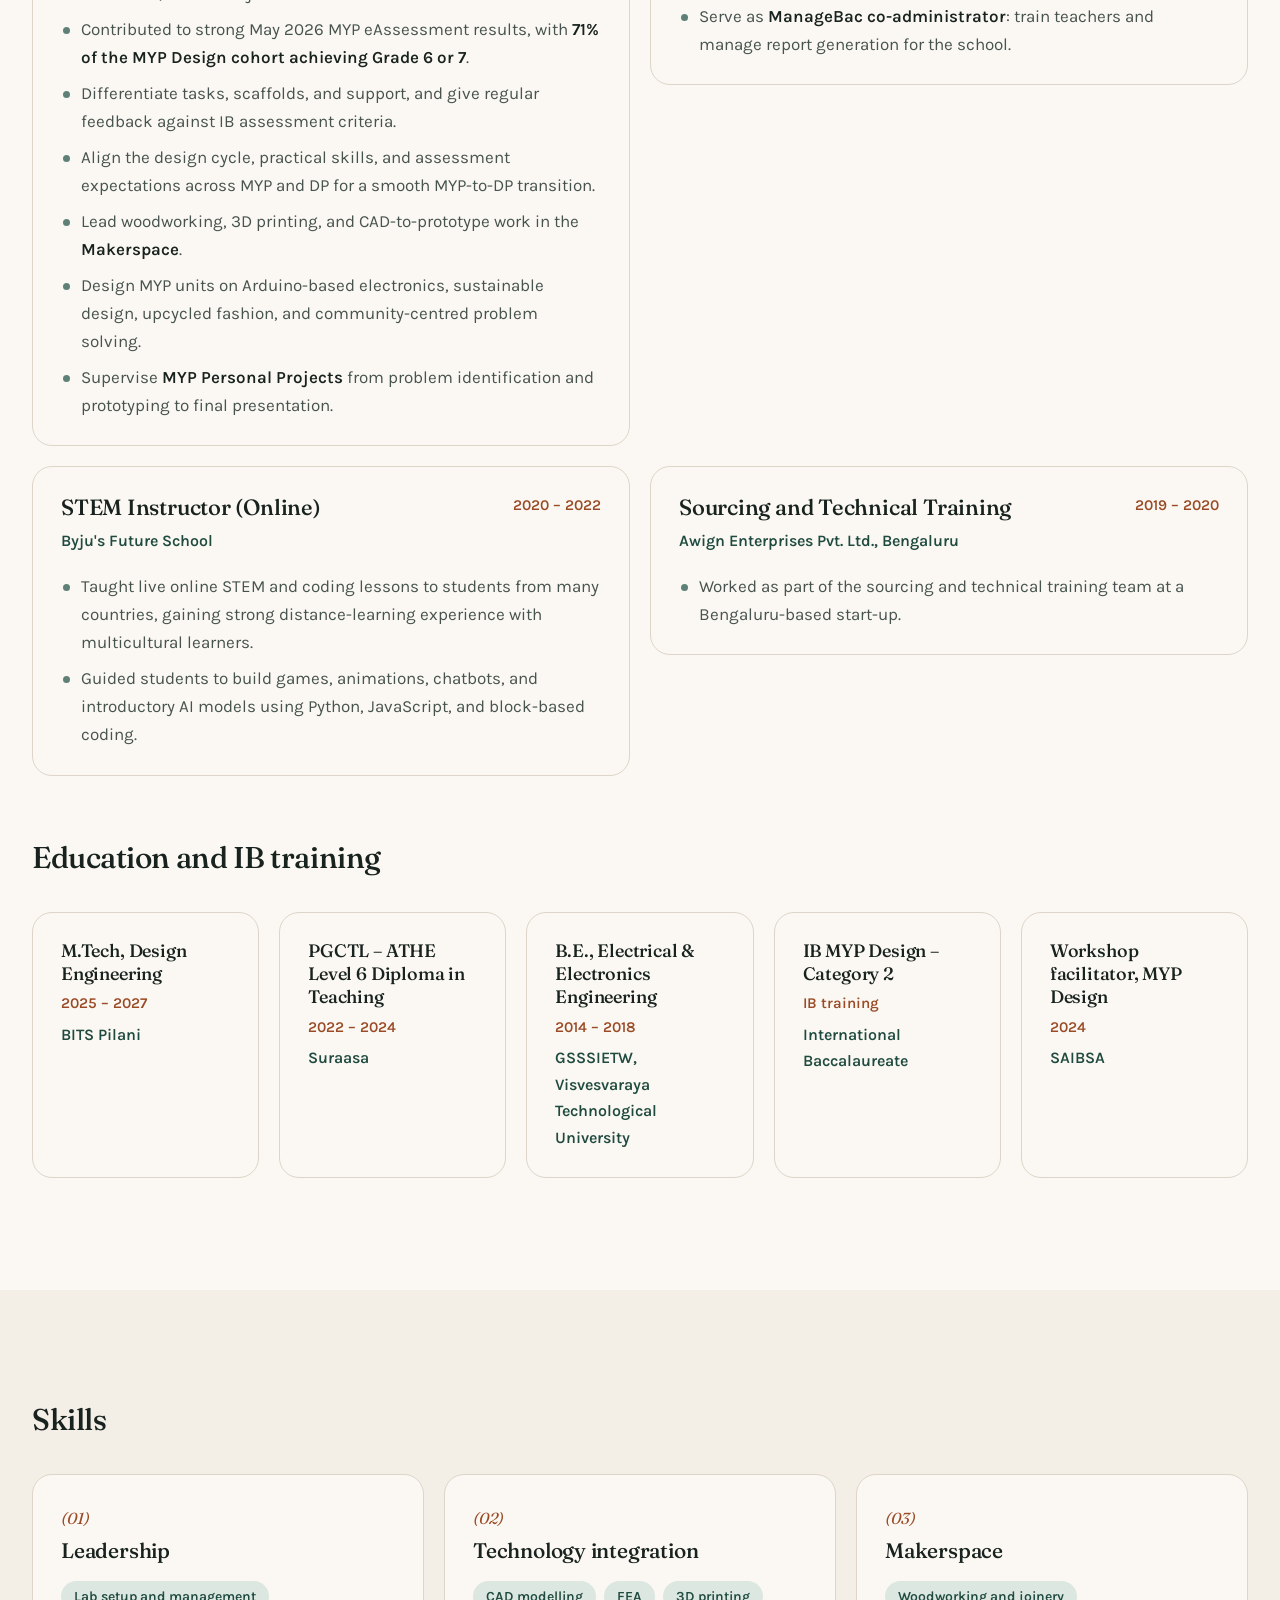
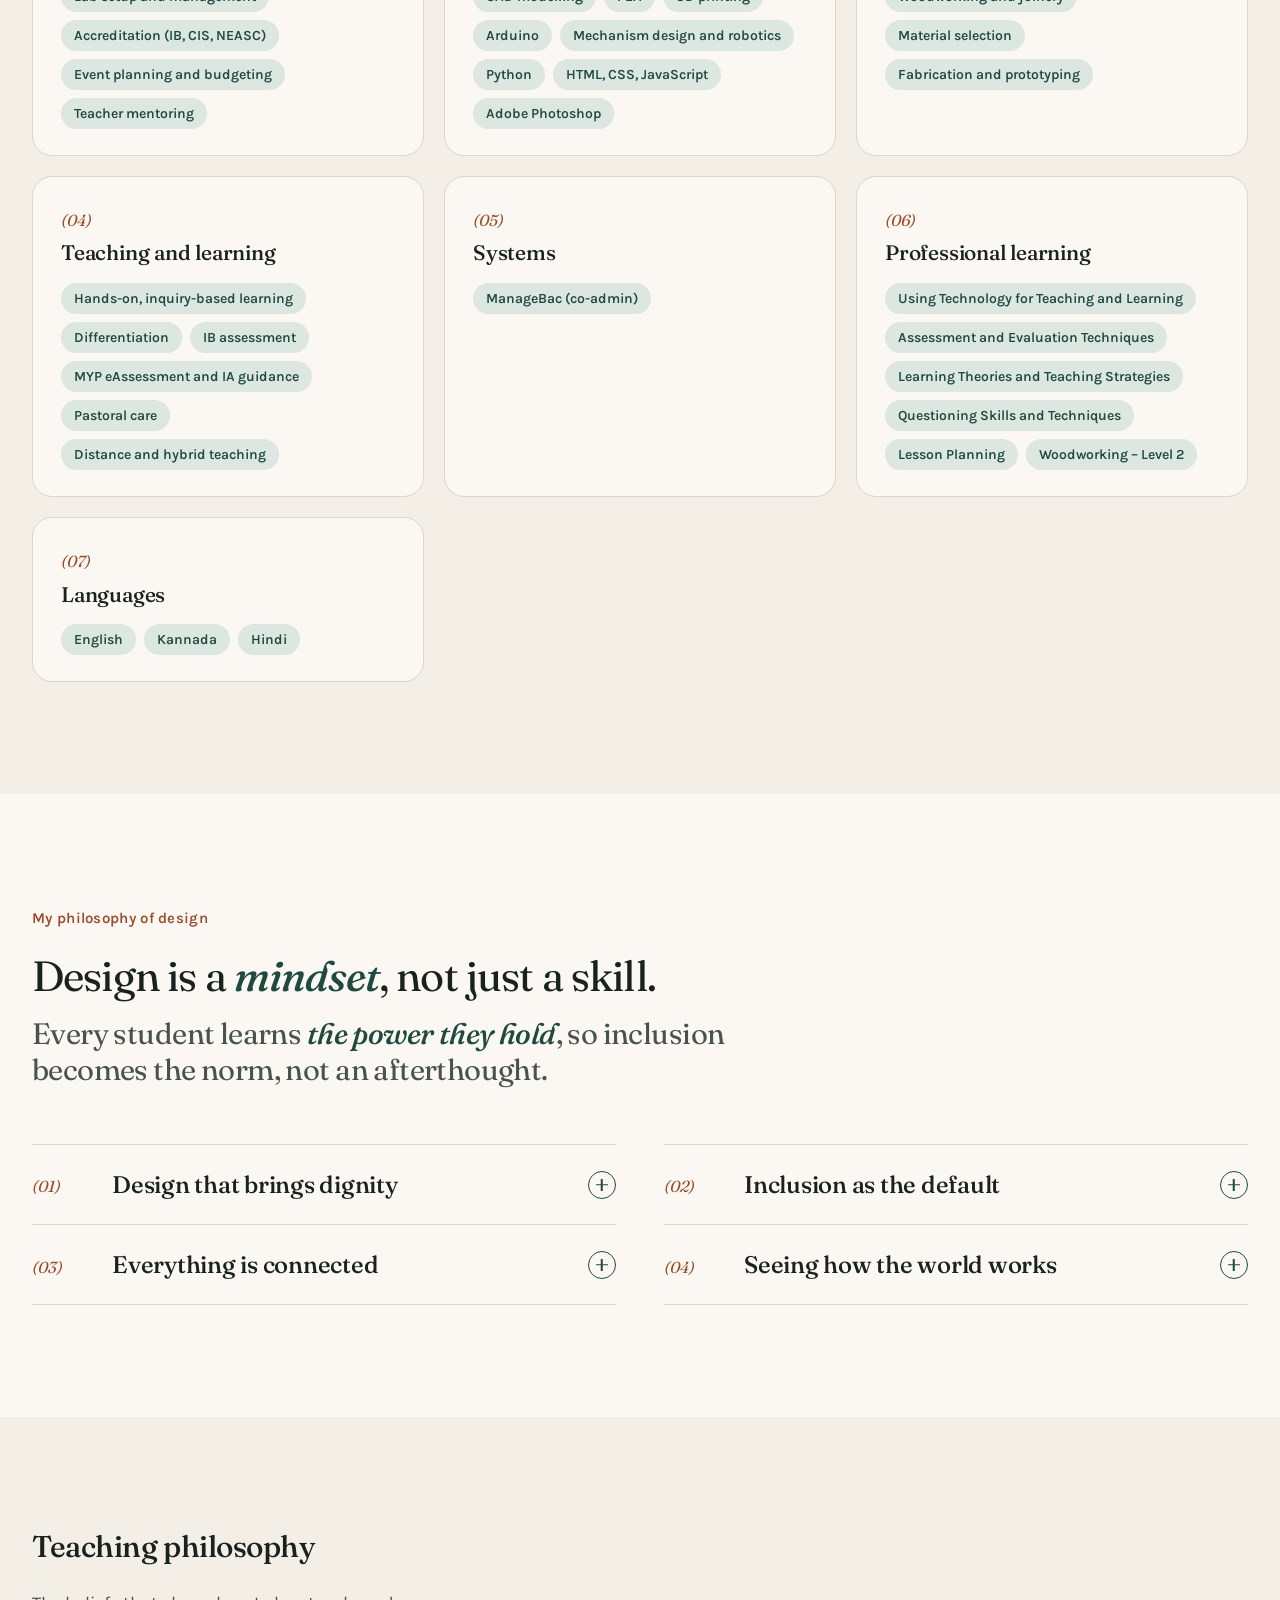
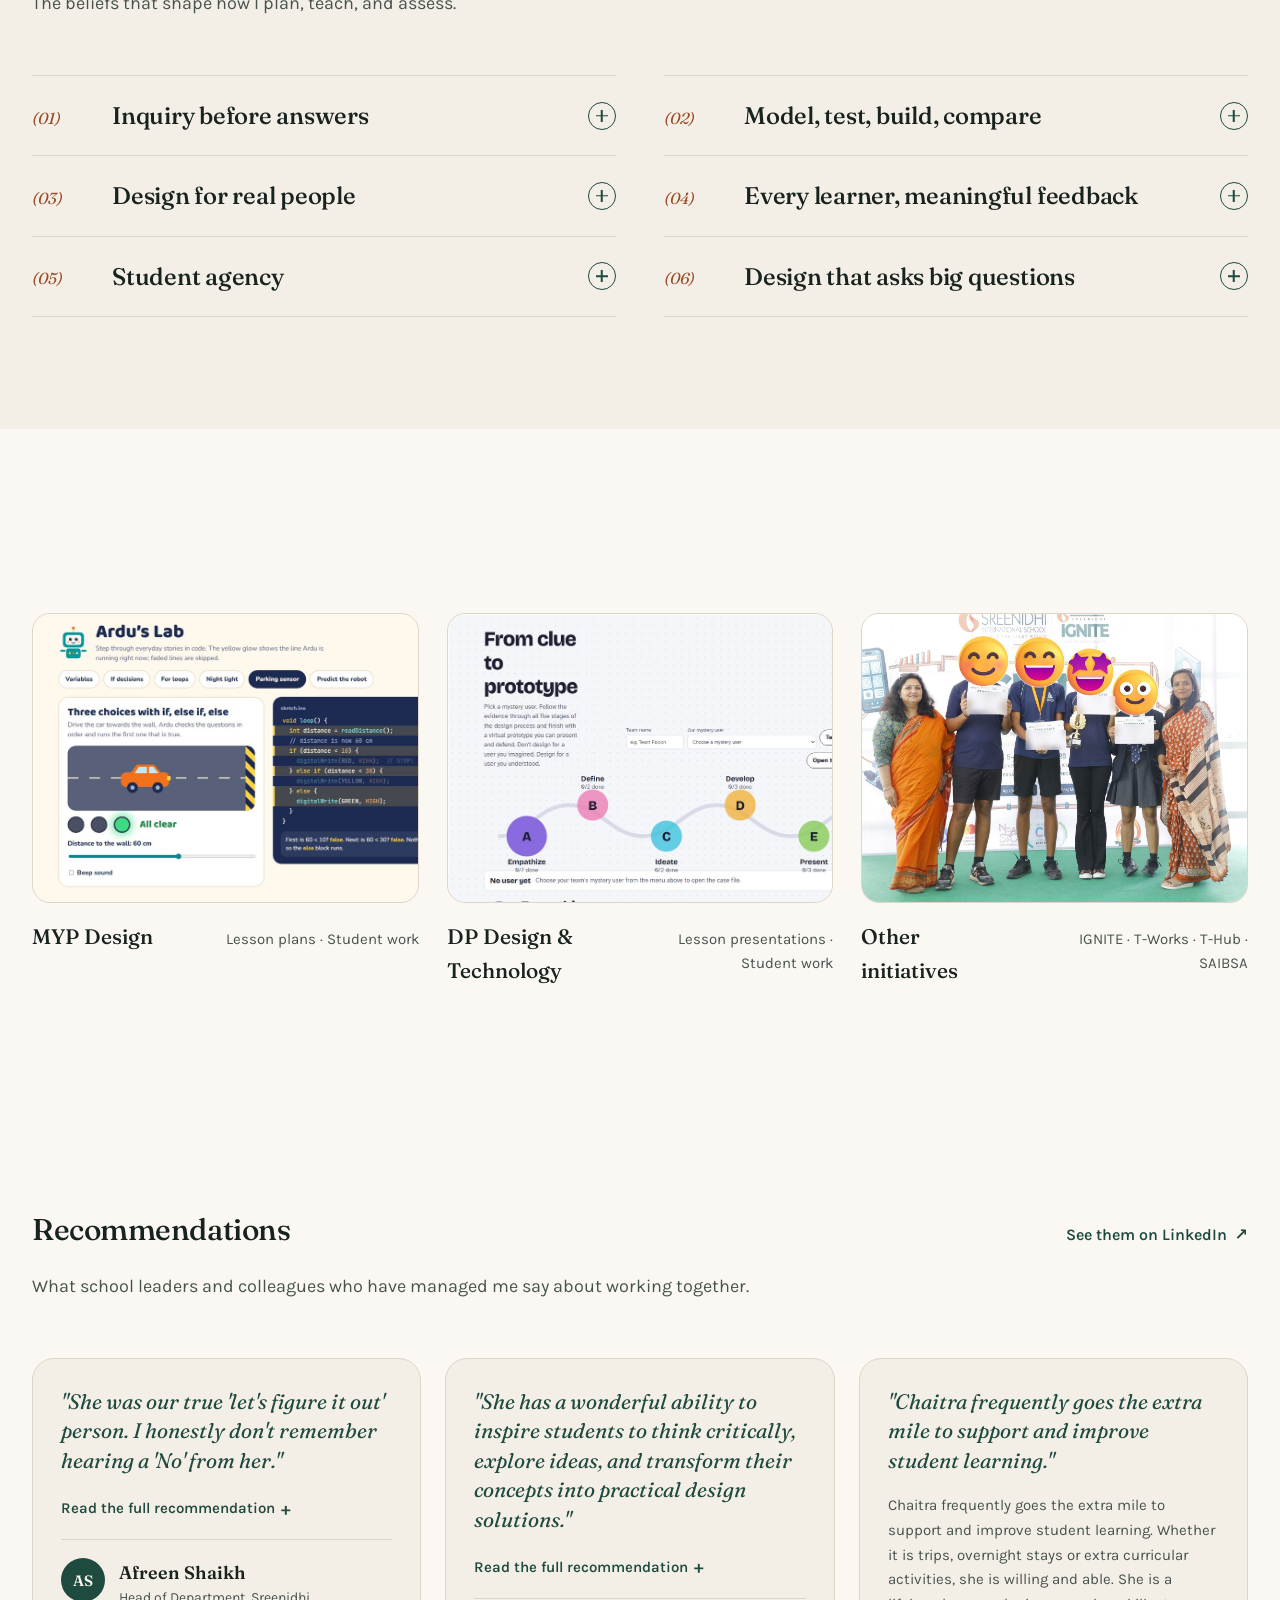
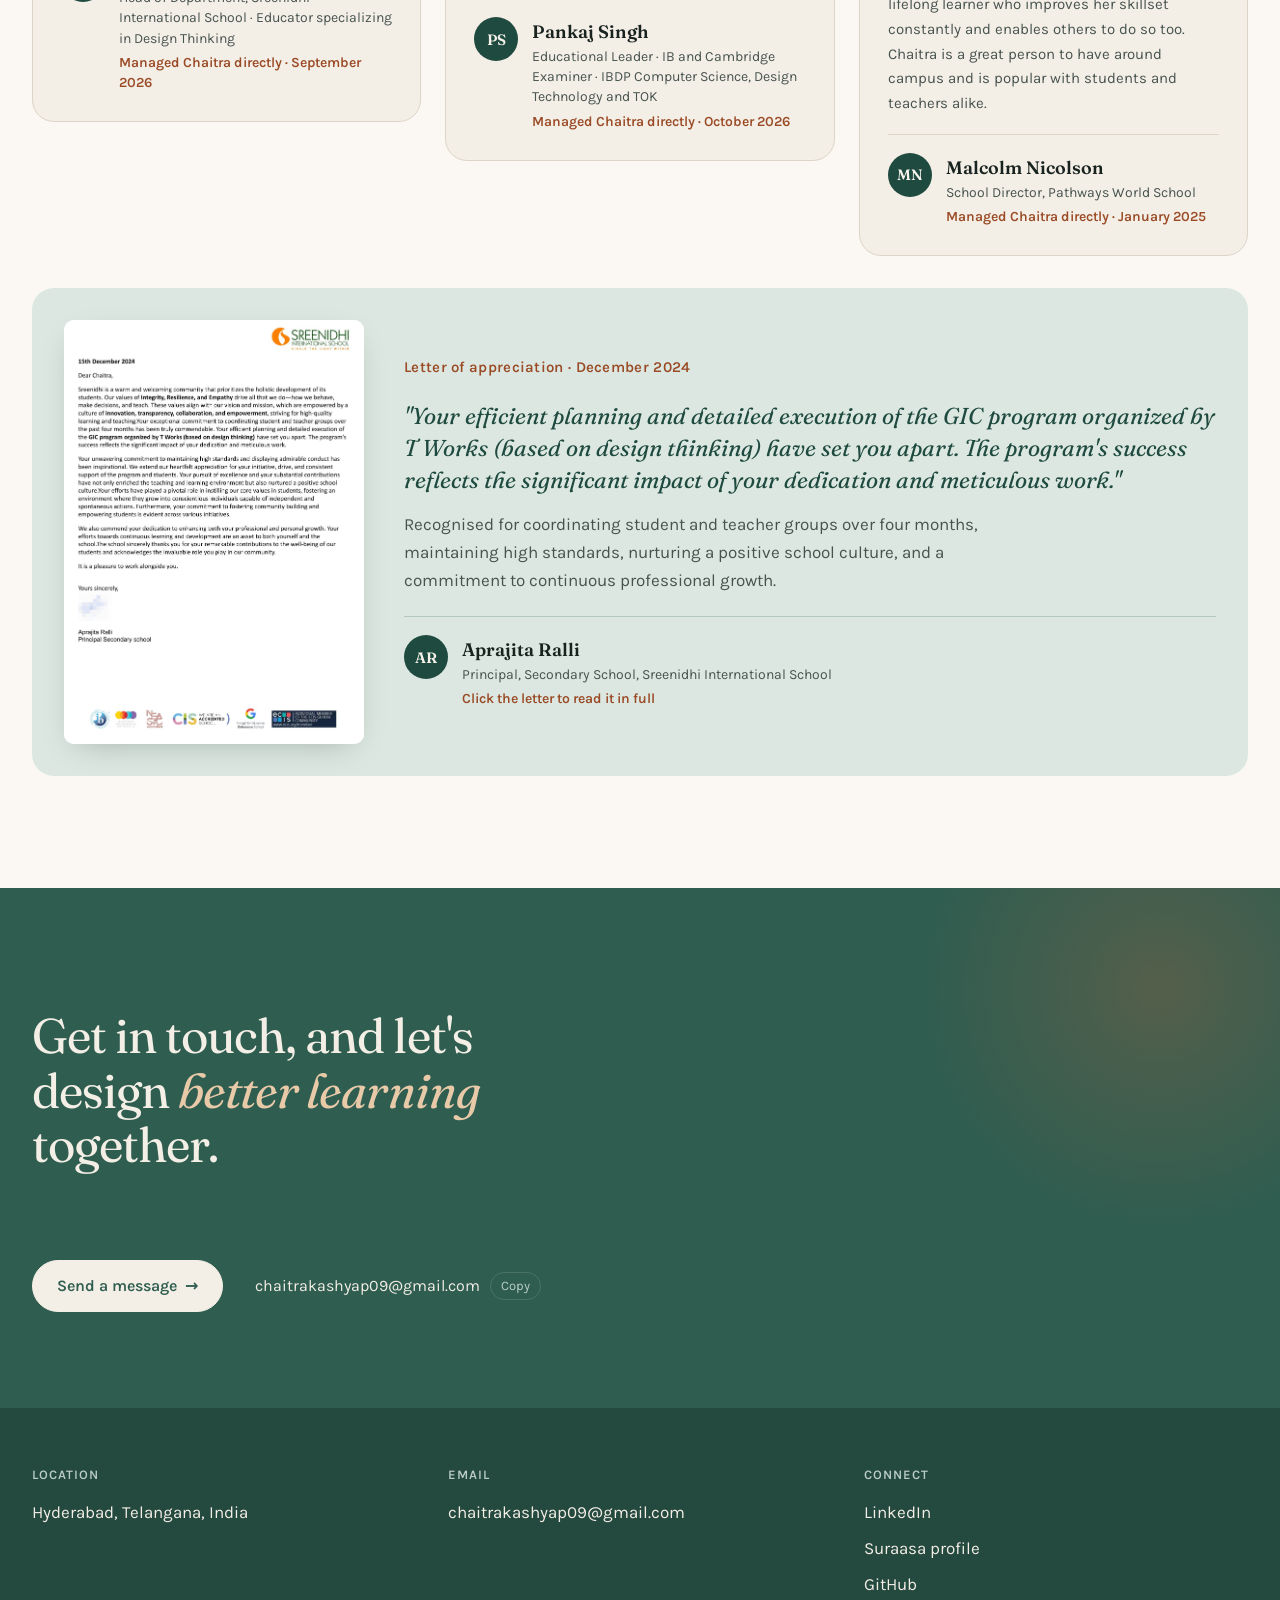
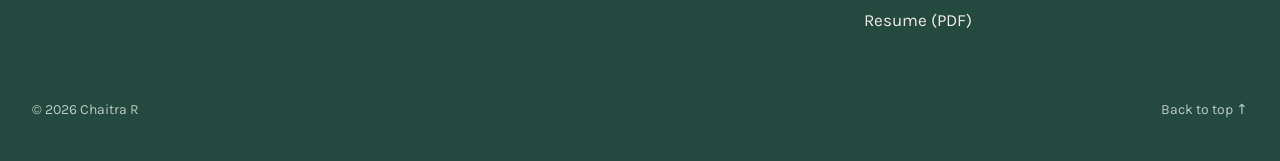
==== commit b4fab29e: "Teaching philosophy in two columns Co-Authored-By: Claude Opus 5.5 <noreply@anthropic.com>" ====
--- a/index.html
+++ b/index.html
@@ -156,9 +156,10 @@
     </section>
 
     <section class="section cream" id="philosophy">
-      <div class="container split">
-        <div class="split-label sticky reveal">Teaching philosophy<p>The beliefs that shape how I plan, teach, and assess.</p></div>
-        <ol class="num-list accordion">
+      <div class="container">
+        <div class="row-head reveal"><h2>Teaching philosophy</h2></div>
+        <p class="muted-intro reveal">The beliefs that shape how I plan, teach, and assess.</p>
+        <ol class="num-list accordion two-col-acc">
           <li class="reveal"><details><summary><span class="num">(01)</span><h3>Inquiry before answers</h3><span class="toggle" aria-hidden="true"></span></summary><div class="detail-body"><p>Students learn best when they start with a real question. I design hands-on, inquiry-based units where students investigate, test, and discover, so they learn to think critically rather than simply receive information.</p>
               <div class="chips"><span class="chip">Inquiry-based learning</span><span class="chip">Critical thinking</span></div></div></details></li>
           <li class="reveal"><details><summary><span class="num">(02)</span><h3>Model, test, build, compare</h3><span class="toggle" aria-hidden="true"></span></summary><div class="detail-body"><p>I bring real engineering tools into Design. Students model their ideas in CAD, test them with FEA simulation, then build physical prototypes and compare the results, exploring concepts by adjusting and observing, not just reading about them.</p>
--- a/css/style.css
+++ b/css/style.css
@@ -587,3 +587,42 @@
   .letter-card { margin-top: 20px; }
 }
 .swipe-hint { display: none; }
+
+/* ---------- Phones: swipeable galleries and card rows on every page ---------- */
+@media (max-width: 640px) {
+  .gallery:not(.letter-thumb), .tool-grid, .two-grid, .work-grid.four {
+    display: grid; grid-auto-flow: column; grid-template-columns: none; grid-auto-columns: 80%;
+    gap: 12px; overflow-x: auto; scroll-snap-type: x mandatory; overscroll-behavior-x: contain;
+    margin-left: calc(-1 * var(--pad-x)); margin-right: calc(-1 * var(--pad-x));
+    padding: 0 var(--pad-x) 10px; scroll-padding: 0 var(--pad-x); scrollbar-width: none;
+  }
+  .gallery:not(.letter-thumb)::-webkit-scrollbar, .tool-grid::-webkit-scrollbar, .two-grid::-webkit-scrollbar, .work-grid.four::-webkit-scrollbar { display: none; }
+  .gallery:not(.letter-thumb) > *, .tool-grid > *, .two-grid > *, .work-grid.four > * { scroll-snap-align: start; }
+  .gallery.ep-pages { grid-auto-columns: 58%; }
+  .init-card .gallery:not(.letter-thumb) { margin-left: -22px; margin-right: -22px; padding-left: 22px; padding-right: 22px; scroll-padding: 0 22px; }
+  /* Everything is reachable by swiping, so no See more on phones */
+  .gallery figure.is-hidden { display: flex; }
+  .gallery + .see-more { display: none; }
+
+  /* Tighter text above galleries */
+  .gallery-group + .gallery-group { margin-top: 40px; }
+  .gallery-head { gap: 8px; margin-bottom: 14px; }
+  .gallery-head h3 { font-size: 20px; }
+  .gallery-head p { font-size: 15px; }
+  .gallery-head .chips, .init-head .chips, .tool-card .chips { display: none; }
+  .tool-card p { display: -webkit-box; -webkit-line-clamp: 4; -webkit-box-orient: vertical; overflow: hidden; }
+  .work-grid.four .card-desc { display: none; }
+
+  /* Lesson plan slots in a 2 x 2 grid, compact */
+  .lp-list { grid-template-columns: repeat(2, minmax(0, 1fr)); gap: 10px; }
+  .lp-slot { min-height: 0; padding: 14px; gap: 8px; flex-direction: column; }
+  .lp-slot h4 { font-size: 16px; }
+
+  /* Other initiatives cards */
+  .init-card { gap: 10px; }
+  .init-card h2 { font-size: 21px; }
+  .photo-slot { min-height: 96px; }
+  .hero.compact { padding: 40px 0 28px; }
+}
+/* Let swipe rows scroll inside their cards instead of widening the page */
+.init-grid > *, .init-card > *, .gallery-group, .panel, .panel > * { min-width: 0; }
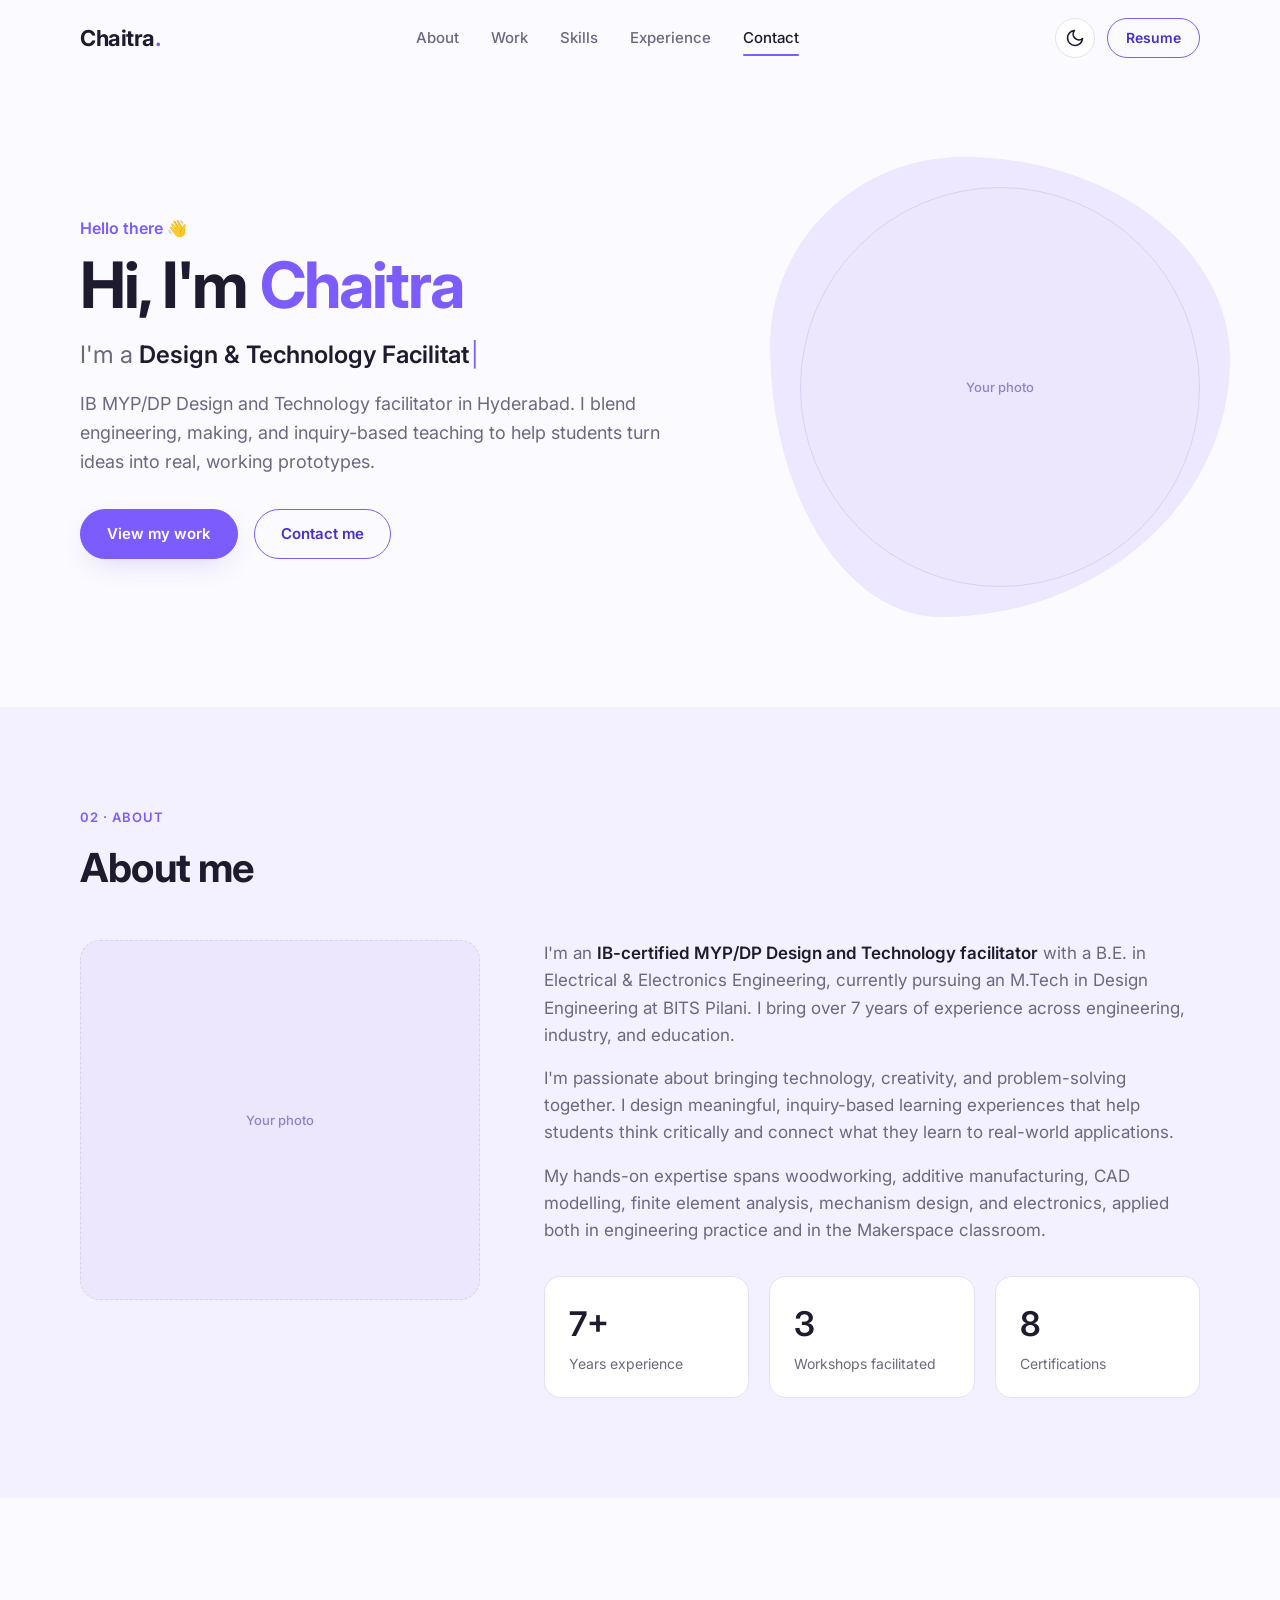
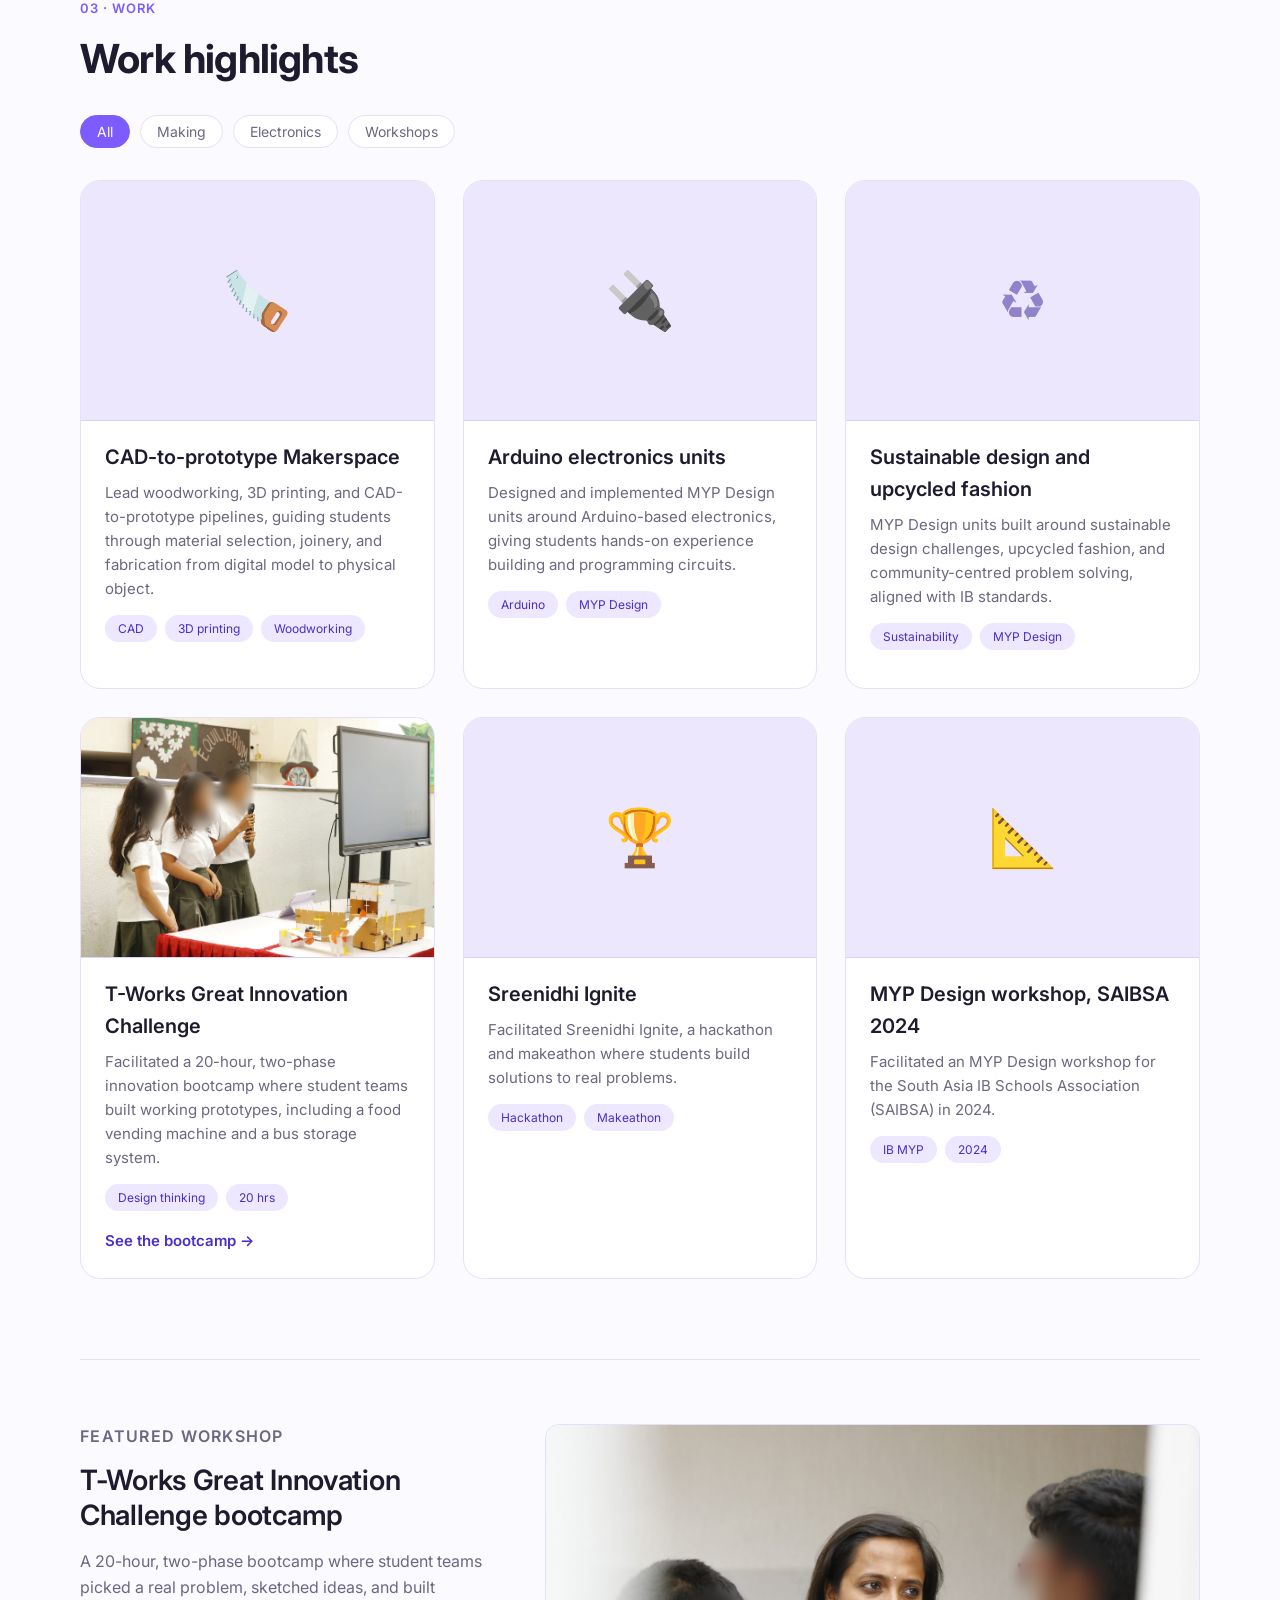
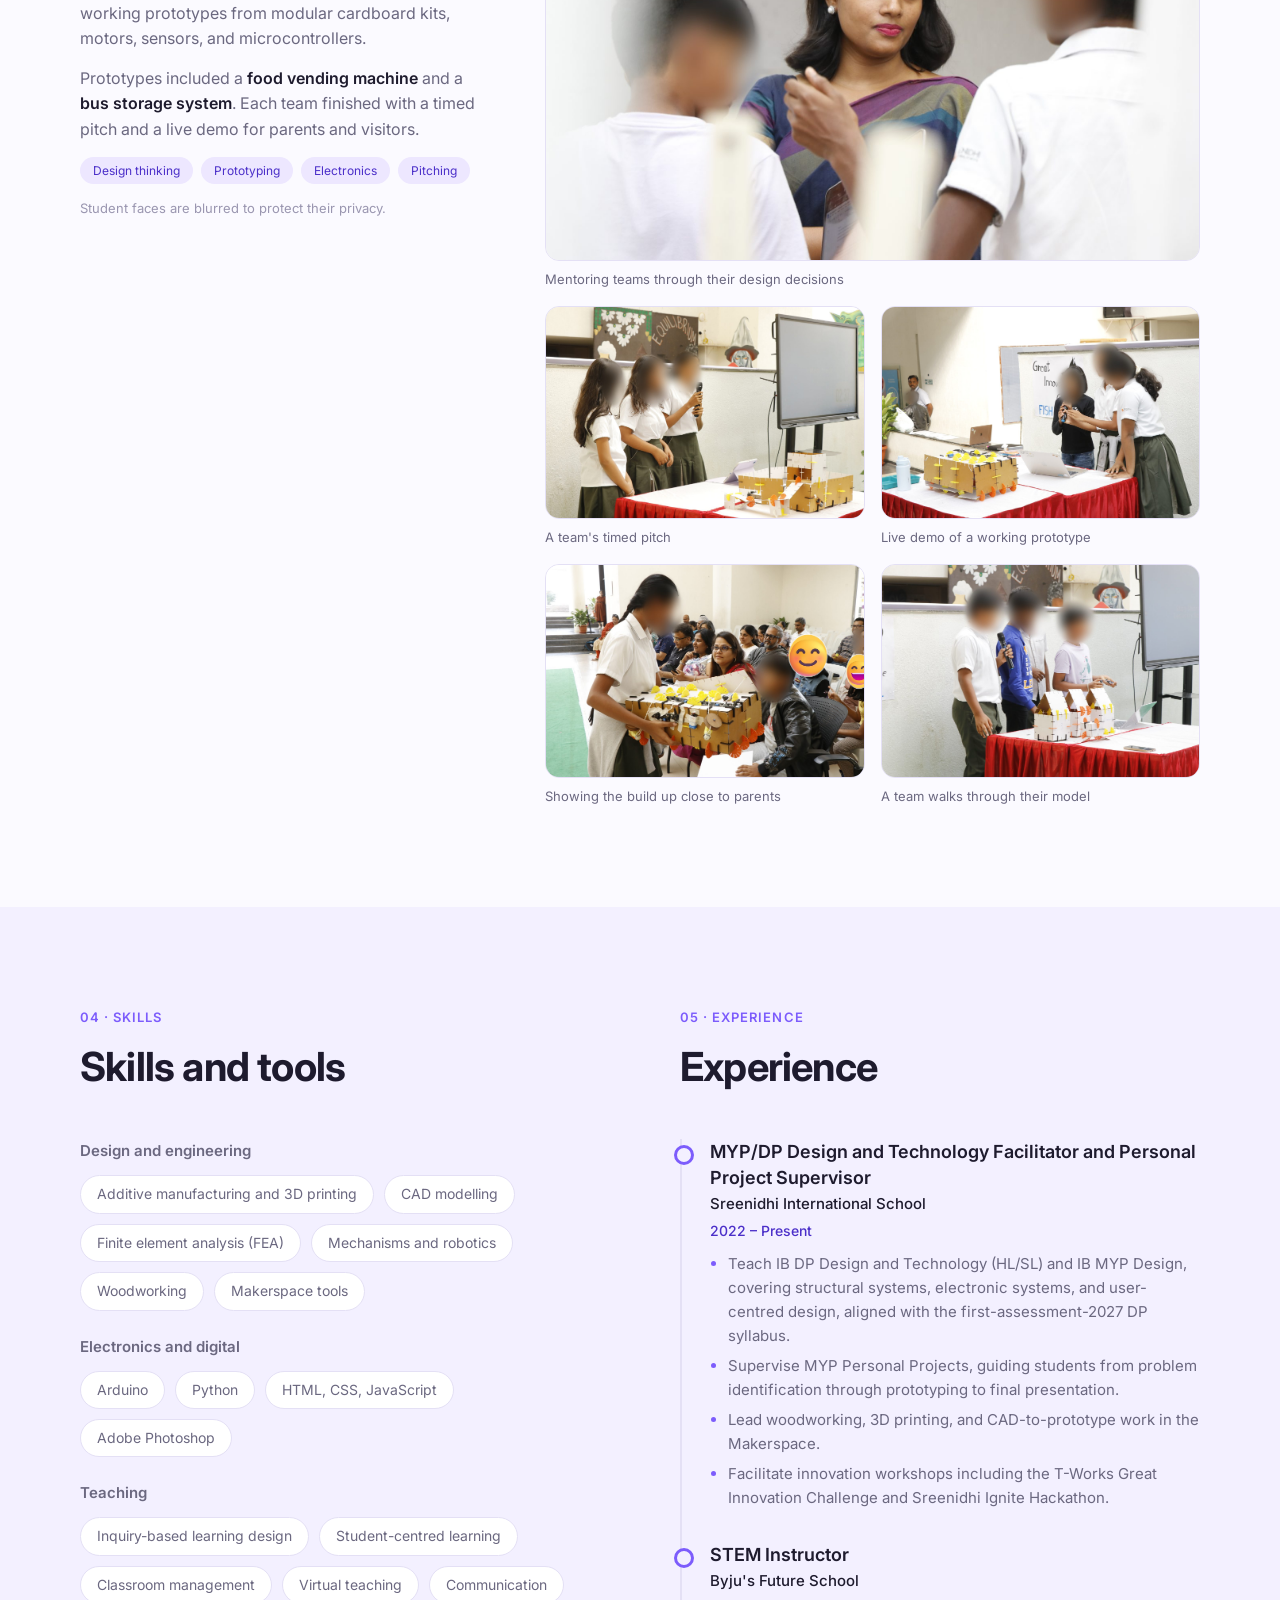
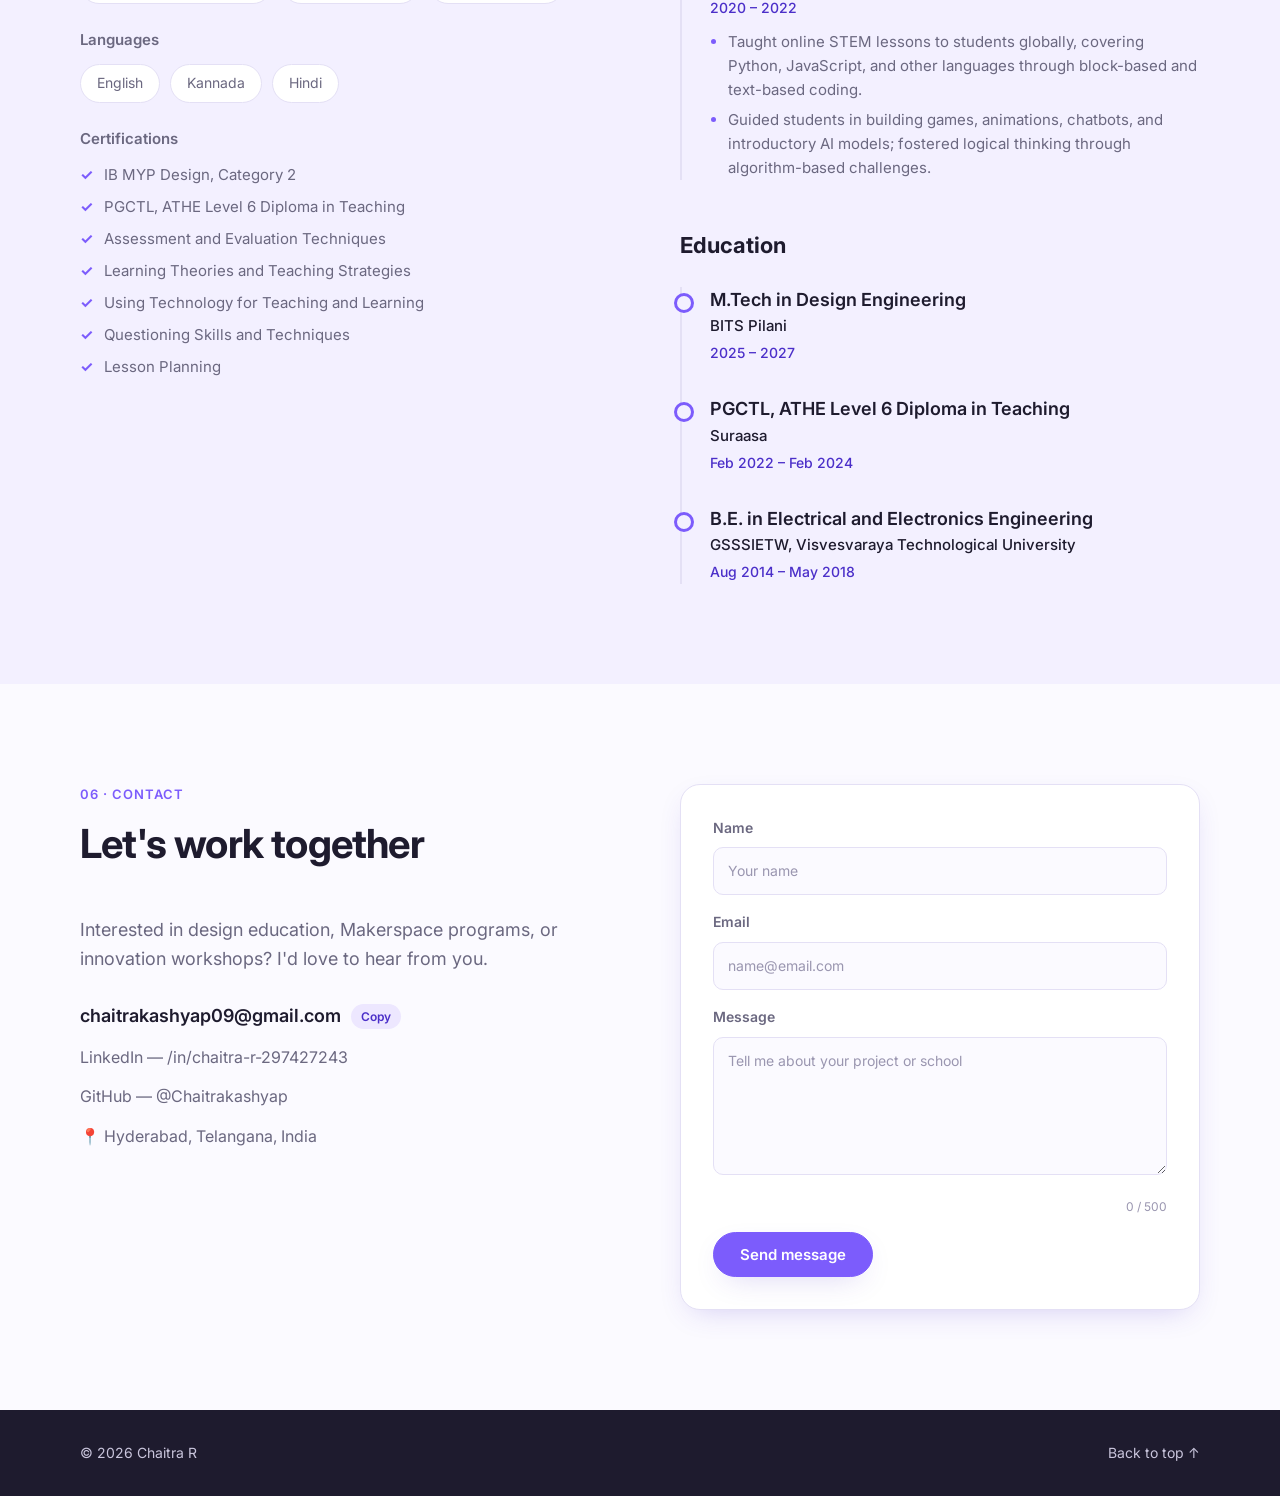
==== commit 1e3ab21a: "Make mobile layout less text-heavy On screens 768px and narrower: collapse longer text behind Read m" ====
--- a/index.html
+++ b/index.html
@@ -3,315 +3,277 @@
 <head>
   <meta charset="utf-8">
   <meta name="viewport" content="width=device-width, initial-scale=1">
-  <title>Chaitra R — Design &amp; Technology Educator</title>
-  <meta name="description" content="Chaitra R — IB MYP and DP Design Technology teacher in Hyderabad. Teaching philosophy, experience, student work, and recommendations.">
+  <title>Chaitra R — Design & Technology Facilitator</title>
+  <meta name="description" content="Chaitra R — IB MYP/DP Design and Technology facilitator and design engineer in Hyderabad, blending engineering, making, and inquiry-based teaching.">
+  <!-- Apply saved theme before paint to avoid a flash -->
   <script>try { var t = localStorage.getItem('theme'); if (t) document.documentElement.dataset.theme = t; } catch (e) {}</script>
   <link rel="preconnect" href="https://fonts.googleapis.com">
   <link rel="preconnect" href="https://fonts.gstatic.com" crossorigin>
-  <link href="https://fonts.googleapis.com/css2?family=Fraunces:ital,opsz,wght@0,9..144,400;0,9..144,500;0,9..144,600;1,9..144,400;1,9..144,500&family=Karla:wght@400;500;600;700&display=swap" rel="stylesheet">
+  <link href="https://fonts.googleapis.com/css2?family=Inter:wght@400;500;600;700&display=swap" rel="stylesheet">
   <link rel="stylesheet" href="css/style.css">
 </head>
-<body id="top">
-  <header class="site-header">
-    <div class="container header-inner">
-      <a href="index.html" class="logo" aria-current="page"><span class="logo-mark" aria-hidden="true">C</span>Chaitra R</a>
-      <nav class="nav" id="menu" aria-label="Main">
-        <a href="index.html" aria-current="page">About</a>
-        <a href="myp.html">MYP Design</a>
-        <a href="dp.html">DP Design &amp; Technology</a>
-        <a href="initiatives.html">Other initiatives</a>
-        <a href="#recommendations">Recommendations</a>
-      </nav>
-      <div class="header-actions">
-        <button class="icon-btn" id="themeToggle" aria-label="Switch to dark mode" title="Toggle theme">
-          <svg class="icon-moon" viewBox="0 0 24 24" width="17" height="17" aria-hidden="true"><path d="M21 12.8A9 9 0 1 1 11.2 3a7 7 0 0 0 9.8 9.8z" fill="none" stroke="currentColor" stroke-width="1.8" stroke-linecap="round" stroke-linejoin="round"/></svg>
-          <svg class="icon-sun" viewBox="0 0 24 24" width="17" height="17" aria-hidden="true"><circle cx="12" cy="12" r="4" fill="none" stroke="currentColor" stroke-width="1.8"/><path d="M12 2v2M12 20v2M4.9 4.9l1.4 1.4M17.7 17.7l1.4 1.4M2 12h2M20 12h2M4.9 19.1l1.4-1.4M17.7 6.3l1.4-1.4" stroke="currentColor" stroke-width="1.8" stroke-linecap="round"/></svg>
-        </button>
-        <a class="resume-btn" href="assets/Chaitra_R_CV.pdf" target="_blank" rel="noopener">Resume</a>
-        <button class="icon-btn menu-toggle" id="menuToggle" aria-label="Open menu" aria-expanded="false" aria-controls="menu">☰</button>
-      </div>
+<body>
+  <div class="scroll-progress" id="scrollProgress" aria-hidden="true"></div>
+
+  <header class="nav" id="nav">
+    <a href="#hero" class="logo">Chaitra<span class="dot">.</span></a>
+    <nav class="links" id="menu">
+      <a href="#about">About</a>
+      <a href="#projects">Work</a>
+      <a href="#skills">Skills</a>
+      <a href="#experience">Experience</a>
+      <a href="#contact">Contact</a>
+    </nav>
+    <div class="nav-actions">
+      <button class="icon-btn" id="themeToggle" aria-label="Switch to dark mode" title="Toggle theme">
+        <svg class="icon-moon" viewBox="0 0 24 24" width="20" height="20" aria-hidden="true"><path d="M21 12.8A9 9 0 1 1 11.2 3a7 7 0 0 0 9.8 9.8z" fill="none" stroke="currentColor" stroke-width="2" stroke-linecap="round" stroke-linejoin="round"/></svg>
+        <svg class="icon-sun" viewBox="0 0 24 24" width="20" height="20" aria-hidden="true"><circle cx="12" cy="12" r="4" fill="none" stroke="currentColor" stroke-width="2"/><path d="M12 2v2M12 20v2M4.9 4.9l1.4 1.4M17.7 17.7l1.4 1.4M2 12h2M20 12h2M4.9 19.1l1.4-1.4M17.7 6.3l1.4-1.4" stroke="currentColor" stroke-width="2" stroke-linecap="round"/></svg>
+      </button>
+      <a href="assets/Chaitra_R_CV.pdf" class="btn btn-outline btn-sm resume" target="_blank" rel="noopener">Resume</a>
+      <button class="icon-btn menu-toggle" id="menuToggle" aria-label="Open menu" aria-expanded="false" aria-controls="menu">☰</button>
     </div>
   </header>
 
   <main>
-    <section class="about-hero" id="who">
-      <div class="container hero-split">
-        <div class="reveal">
-          <h1>Hi, I'm <em>Chaitra</em></h1>
-          <p class="role-line" aria-label="IB MYP and DP Design Technology Teacher, Design and Technology Educator, Makerspace Lead, IB Educator, Design Engineer">I'm an <span class="typed" id="typed" data-words='["IB MYP &amp; DP Design Technology Teacher", "Design &amp; Technology Educator", "Makerspace Lead", "IB Educator", "Design Engineer"]'>IB MYP &amp; DP Design Technology Teacher</span><span class="cursor" aria-hidden="true">|</span></p>
-          <p class="lead">IB-trained Design &amp; Technology teacher with an engineering background and 6 years of teaching experience, including 4+ years teaching IB MYP and DP in an IB World School.</p>
-          <p class="lead lead-more">I build technology into hands-on, inquiry-based learning, from <strong>CAD modelling, FEA and simulation-based lessons</strong> to <strong>3D printing, Arduino and coding</strong>. Beyond my classes, I set up our <strong>Design Lab / Makerspace and Robotics Lab</strong> from scratch, contributed to <strong>IB, CIS and NEASC accreditation</strong>, and lead <strong>IGNITE</strong>, our Design department's annual makeathon and hackathon festival.</p>
+    <!-- 01 Hero -->
+    <section id="hero" class="section hero">
+      <div class="hero-text reveal">
+        <p class="eyebrow">Hello there 👋</p>
+        <h1>Hi, I'm <span class="accent-text">Chaitra</span></h1>
+        <p class="role">I'm a <span class="typed" id="typed" data-words='["Design & Technology Facilitator", "Design Engineer", "Maker & Educator"]'>Design &amp; Technology Facilitator</span><span class="cursor" aria-hidden="true">|</span></p>
+        <p class="muted">IB MYP/DP Design and Technology facilitator in Hyderabad. I blend engineering, making, and inquiry-based teaching to help students turn ideas into real, working prototypes.</p>
+        <div class="ctas">
+          <a href="#projects" class="btn btn-primary">View my work</a>
+          <a href="#contact" class="btn btn-outline">Contact me</a>
+        </div>
+      </div>
+      <div class="hero-art reveal">
+        <div class="blob" aria-hidden="true"></div>
+        <div class="ph ph-circle">Your photo</div>
+      </div>
+    </section>
+
+    <!-- 02 About -->
+    <section id="about" class="section alt">
+      <div class="reveal">
+        <p class="label">02 · About</p>
+        <h2>About me</h2>
+      </div>
+      <div class="about">
+        <div class="ph ph-photo reveal">Your photo</div>
+        <div class="bio reveal" data-mcollapse>
+          <p>I'm an <strong>IB-certified MYP/DP Design and Technology facilitator</strong> with a B.E. in Electrical &amp; Electronics Engineering, currently pursuing an M.Tech in Design Engineering at BITS Pilani. I bring over 7 years of experience across engineering, industry, and education.</p>
+          <p class="m-extra">I'm passionate about bringing technology, creativity, and problem-solving together. I design meaningful, inquiry-based learning experiences that help students think critically and connect what they learn to real-world applications.</p>
+          <p class="m-extra">My hands-on expertise spans woodworking, additive manufacturing, CAD modelling, finite element analysis, mechanism design, and electronics, applied both in engineering practice and in the Makerspace classroom.</p>
+          <button class="m-more" type="button" aria-expanded="false" data-more="Read more" data-less="Show less">Read more</button>
           <div class="stats">
-            <div class="stat"><strong data-count="6">6</strong><span class="full">Years of teaching experience</span><span class="short">Years teaching</span></div>
-            <div class="stat"><strong data-count="4" data-suffix="+">4+</strong><span class="full">Years teaching IB MYP and DP</span><span class="short">Years in IB</span></div>
-            <div class="stat"><strong data-count="71" data-suffix="%">71%</strong><span class="full">of the MYP Design cohort at Grade 6 or 7, May 2026</span><span class="short">MYP at grade 6–7</span></div>
-          </div>
-          <div class="subnav" aria-label="On this page">
-            <a href="#experience">Experience</a>
-            <a href="#skills">Skills</a>
-            <a href="#design-philosophy">Philosophy of design</a>
-            <a href="#philosophy">Teaching philosophy</a>
-          </div>
-        </div>
-        <div class="portrait-wrap reveal">
-          <div class="portrait"><img src="assets/chaitra-r.jpg" alt="Portrait of Chaitra R"></div>
-        </div>
-      </div>
-    </section>
-
-    <section class="section" id="experience">
-      <div class="container">
-        <div class="row-head reveal"><h2>Experience</h2></div>
-        <div>
-          <ol class="rows card-grid exp-grid">
-            <li class="reveal">
-              <h3>MYP/DP Design &amp; Technology Facilitator · Personal Project Supervisor</h3>
-              <p class="date">2022 – Present</p>
-              <p class="org">Sreenidhi International School, Hyderabad</p>
-              <ul class="points">
-                <li>Teach <strong>IB DP Design Technology</strong> (HL/SL) and <strong>IB MYP Design</strong> (Years 1–5) in an IB World School; guide DP students through their Internal Assessments, aligned with the new DP syllabus (first assessment 2027).</li>
-                <li>Bring engineering tools into DP Design: students model their ideas in <strong>CAD</strong>, test them with <strong>FEA simulation</strong>, then build physical prototypes and compare the results.</li>
-                <li>Create <strong>simulation-based, interactive lessons</strong> where students explore design concepts by testing, adjusting, and observing results.</li>
-                <li>Integrate <strong>TOK</strong> into DP Design units through claims, counterclaims, real cases, and a TOK journal.</li>
-                <li>Contributed to strong May 2026 MYP eAssessment results, with <strong>71% of the MYP Design cohort achieving Grade 6 or 7</strong>.</li>
-                <li>Differentiate tasks, scaffolds, and support, and give regular feedback against IB assessment criteria.</li>
-                <li>Align the design cycle, practical skills, and assessment expectations across MYP and DP for a smooth MYP-to-DP transition.</li>
-                <li>Lead woodworking, 3D printing, and CAD-to-prototype work in the <strong>Makerspace</strong>.</li>
-                <li>Design MYP units on Arduino-based electronics, sustainable design, upcycled fashion, and community-centred problem solving.</li>
-                <li>Supervise <strong>MYP Personal Projects</strong> from problem identification and prototyping to final presentation.</li>
-              </ul>
-            </li>
-            <li class="reveal">
-              <h3>Leadership and departmental initiatives</h3>
-              <p class="date">2022 – Present</p>
-              <p class="org">Sreenidhi International School</p>
-              <ul class="points">
-                <li>Set up the school's <strong>Design Lab / Makerspace and Robotics Lab</strong> from scratch, planning the space, equipment, and safe working routines.</li>
-                <li>Contributed to <strong>IB authorisation and evaluation, CIS and NEASC accreditation</strong> processes for Design.</li>
-                <li>Lead organiser of <strong>IGNITE</strong>, the MYP/DP Design department's annual makeathon and hackathon festival.</li>
-                <li>Facilitate MYP <strong>interdisciplinary units (IDUs)</strong> with colleagues from other subjects.</li>
-                <li>Mentor teachers as Personal Project supervisors.</li>
-                <li>Serve as a <strong>homeroom advisor</strong> and help prepare the school's homeroom programme.</li>
-                <li>Serve as <strong>ManageBac co-administrator</strong>: train teachers and manage report generation for the school.</li>
-              </ul>
-            </li>
-            <li class="reveal">
-              <h3>STEM Instructor (Online)</h3>
-              <p class="date">2020 – 2022</p>
-              <p class="org">Byju's Future School</p>
-              <ul class="points">
-                <li>Taught live online STEM and coding lessons to students from many countries, gaining strong distance-learning experience with multicultural learners.</li>
-                <li>Guided students to build games, animations, chatbots, and introductory AI models using Python, JavaScript, and block-based coding.</li>
-              </ul>
-            </li>
-            <li class="reveal">
-              <h3>Sourcing and Technical Training</h3>
-              <p class="date">2019 – 2020</p>
-              <p class="org">Awign Enterprises Pvt. Ltd., Bengaluru</p>
-              <ul class="points">
-                <li>Worked as part of the sourcing and technical training team at a Bengaluru-based start-up.</li>
-              </ul>
-            </li>
-          </ol>
-
-          <div class="row-head reveal edu-head" id="education"><h2>Education and IB training</h2></div>
-          <ol class="rows card-grid edu-grid">
-            <li class="reveal"><h3>M.Tech, Design Engineering</h3><p class="date">2025 – 2027</p><p class="org">BITS Pilani</p></li>
-            <li class="reveal"><h3>PGCTL – ATHE Level 6 Diploma in Teaching</h3><p class="date">2022 – 2024</p><p class="org">Suraasa</p></li>
-            <li class="reveal"><h3>B.E., Electrical &amp; Electronics Engineering</h3><p class="date">2014 – 2018</p><p class="org">GSSSIETW, Visvesvaraya Technological University</p></li>
-            <li class="reveal"><h3>IB MYP Design – Category 2</h3><p class="date">IB training</p><p class="org">International Baccalaureate</p></li>
-            <li class="reveal"><h3>Workshop facilitator, MYP Design</h3><p class="date">2024</p><p class="org">SAIBSA</p></li>
-          </ol>
-        </div>
-      </div>
-    </section>
-
-    <section class="section cream" id="skills">
-      <div class="container">
-        <div class="row-head reveal"><h2>Skills</h2></div>
-        <ol class="num-list card-grid skill-grid">
-          <li class="reveal"><span class="num">(01)</span><div><h3>Leadership</h3><div class="chips"><span class="chip">Lab setup and management</span><span class="chip">Accreditation (IB, CIS, NEASC)</span><span class="chip">Event planning and budgeting</span><span class="chip">Teacher mentoring</span></div></div></li>
-          <li class="reveal"><span class="num">(02)</span><div><h3>Technology integration</h3><div class="chips"><span class="chip">CAD modelling</span><span class="chip">FEA</span><span class="chip">3D printing</span><span class="chip">Arduino</span><span class="chip">Mechanism design and robotics</span><span class="chip">Python</span><span class="chip">HTML, CSS, JavaScript</span><span class="chip">Adobe Photoshop</span></div></div></li>
-          <li class="reveal"><span class="num">(03)</span><div><h3>Makerspace</h3><div class="chips"><span class="chip">Woodworking and joinery</span><span class="chip">Material selection</span><span class="chip">Fabrication and prototyping</span></div></div></li>
-          <li class="reveal"><span class="num">(04)</span><div><h3>Teaching and learning</h3><div class="chips"><span class="chip">Hands-on, inquiry-based learning</span><span class="chip">Differentiation</span><span class="chip">IB assessment</span><span class="chip">MYP eAssessment and IA guidance</span><span class="chip">Pastoral care</span><span class="chip">Distance and hybrid teaching</span></div></div></li>
-          <li class="reveal"><span class="num">(05)</span><div><h3>Systems</h3><div class="chips"><span class="chip">ManageBac (co-admin)</span></div></div></li>
-          <li class="reveal"><span class="num">(06)</span><div><h3>Professional learning</h3><div class="chips"><span class="chip">Using Technology for Teaching and Learning</span><span class="chip">Assessment and Evaluation Techniques</span><span class="chip">Learning Theories and Teaching Strategies</span><span class="chip">Questioning Skills and Techniques</span><span class="chip">Lesson Planning</span><span class="chip">Woodworking – Level 2</span></div></div></li>
-          <li class="reveal"><span class="num">(07)</span><div><h3>Languages</h3><div class="chips"><span class="chip">English</span><span class="chip">Kannada</span><span class="chip">Hindi</span></div></div></li>
+            <div class="stat"><strong data-count="7" data-suffix="+">7+</strong><span>Years experience</span></div>
+            <div class="stat"><strong data-count="3" data-suffix="">3</strong><span>Workshops facilitated</span></div>
+            <div class="stat"><strong data-count="8" data-suffix="">8</strong><span>Certifications</span></div>
+          </div>
+        </div>
+      </div>
+    </section>
+
+    <!-- 03 Work highlights -->
+    <section id="projects" class="section">
+      <div class="reveal">
+        <p class="label">03 · Work</p>
+        <h2>Work highlights</h2>
+      </div>
+      <div class="filters reveal" id="filters" role="group" aria-label="Filter work">
+        <button class="chip active" data-filter="all" aria-pressed="true">All</button>
+        <button class="chip" data-filter="making" aria-pressed="false">Making</button>
+        <button class="chip" data-filter="electronics" aria-pressed="false">Electronics</button>
+        <button class="chip" data-filter="workshops" aria-pressed="false">Workshops</button>
+      </div>
+      <div class="grid" id="projectGrid">
+        <article class="card reveal" data-category="making">
+          <div class="ph ph-thumb"><span class="thumb-icon" aria-hidden="true">🪚</span></div>
+          <div class="card-body">
+            <h3>CAD-to-prototype Makerspace</h3>
+            <p>Lead woodworking, 3D printing, and CAD-to-prototype pipelines, guiding students through material selection, joinery, and fabrication from digital model to physical object.</p>
+            <div class="tags"><span class="chip sm">CAD</span><span class="chip sm">3D printing</span><span class="chip sm">Woodworking</span></div>
+          </div>
+        </article>
+        <article class="card reveal" data-category="electronics">
+          <div class="ph ph-thumb"><span class="thumb-icon" aria-hidden="true">🔌</span></div>
+          <div class="card-body">
+            <h3>Arduino electronics units</h3>
+            <p>Designed and implemented MYP Design units around Arduino-based electronics, giving students hands-on experience building and programming circuits.</p>
+            <div class="tags"><span class="chip sm">Arduino</span><span class="chip sm">MYP Design</span></div>
+          </div>
+        </article>
+        <article class="card reveal" data-category="making">
+          <div class="ph ph-thumb"><span class="thumb-icon" aria-hidden="true">♻️</span></div>
+          <div class="card-body">
+            <h3>Sustainable design and upcycled fashion</h3>
+            <p>MYP Design units built around sustainable design challenges, upcycled fashion, and community-centred problem solving, aligned with IB standards.</p>
+            <div class="tags"><span class="chip sm">Sustainability</span><span class="chip sm">MYP Design</span></div>
+          </div>
+        </article>
+        <article class="card reveal" data-category="workshops">
+          <div class="ph ph-thumb ph-img"><img src="assets/tworks/tworks-team-presentation.jpg" alt="Student team presenting their cardboard prototype at the T-Works bootcamp" width="1600" height="1066" loading="lazy"></div>
+          <div class="card-body">
+            <h3>T-Works Great Innovation Challenge</h3>
+            <p>Facilitated a 20-hour, two-phase innovation bootcamp where student teams built working prototypes, including a food vending machine and a bus storage system.</p>
+            <div class="tags"><span class="chip sm">Design thinking</span><span class="chip sm">20 hrs</span></div>
+            <a href="#tworks" class="link">See the bootcamp <span>→</span></a>
+          </div>
+        </article>
+        <article class="card reveal" data-category="workshops">
+          <div class="ph ph-thumb"><span class="thumb-icon" aria-hidden="true">🏆</span></div>
+          <div class="card-body">
+            <h3>Sreenidhi Ignite</h3>
+            <p>Facilitated Sreenidhi Ignite, a hackathon and makeathon where students build solutions to real problems.</p>
+            <div class="tags"><span class="chip sm">Hackathon</span><span class="chip sm">Makeathon</span></div>
+          </div>
+        </article>
+        <article class="card reveal" data-category="workshops">
+          <div class="ph ph-thumb"><span class="thumb-icon" aria-hidden="true">📐</span></div>
+          <div class="card-body">
+            <h3>MYP Design workshop, SAIBSA 2024</h3>
+            <p>Facilitated an MYP Design workshop for the South Asia IB Schools Association (SAIBSA) in 2024.</p>
+            <div class="tags"><span class="chip sm">IB MYP</span><span class="chip sm">2024</span></div>
+          </div>
+        </article>
+      </div>
+
+      <!-- T-Works bootcamp feature -->
+      <div class="feature" id="tworks">
+        <div class="feature-text reveal" data-mcollapse>
+          <p class="label">Featured workshop</p>
+          <h3>T-Works Great Innovation Challenge bootcamp</h3>
+          <p class="m-extra">A 20-hour, two-phase bootcamp where student teams picked a real problem, sketched ideas, and built working prototypes from modular cardboard kits, motors, sensors, and microcontrollers.</p>
+          <p>Prototypes included a <strong>food vending machine</strong> and a <strong>bus storage system</strong>. Each team finished with a timed pitch and a live demo for parents and visitors.</p>
+          <button class="m-more" type="button" aria-expanded="false" data-more="Read more" data-less="Show less">Read more</button>
+          <div class="tags"><span class="chip sm">Design thinking</span><span class="chip sm">Prototyping</span><span class="chip sm">Electronics</span><span class="chip sm">Pitching</span></div>
+          <p class="note">Student faces are blurred to protect their privacy.</p>
+        </div>
+        <div class="gallery reveal" id="gallery">
+          <figure class="g-wide">
+            <button class="g-open" type="button"><img src="assets/tworks/tworks-mentoring.jpg" alt="Mentoring two students during the bootcamp" width="1600" height="1066" loading="lazy"></button>
+            <figcaption>Mentoring teams through their design decisions</figcaption>
+          </figure>
+          <figure>
+            <button class="g-open" type="button"><img src="assets/tworks/tworks-team-presentation.jpg" alt="Three students giving a timed pitch beside their cardboard prototype" width="1600" height="1066" loading="lazy"></button>
+            <figcaption>A team's timed pitch</figcaption>
+          </figure>
+          <figure>
+            <button class="g-open" type="button"><img src="assets/tworks/tworks-prototype-demo.jpg" alt="Students demonstrating a wheeled cardboard prototype with a laptop" width="1600" height="1066" loading="lazy"></button>
+            <figcaption>Live demo of a working prototype</figcaption>
+          </figure>
+          <figure>
+            <button class="g-open" type="button"><img src="assets/tworks/tworks-showcase-audience.jpg" alt="A student showing her prototype up close to parents in the audience" width="1600" height="1066" loading="lazy"></button>
+            <figcaption>Showing the build up close to parents</figcaption>
+          </figure>
+          <figure>
+            <button class="g-open" type="button"><img src="assets/tworks/tworks-smart-homes.jpg" alt="Four students presenting a prototype made of model houses" width="1600" height="1066" loading="lazy"></button>
+            <figcaption>A team walks through their model</figcaption>
+          </figure>
+        </div>
+      </div>
+    </section>
+
+    <!-- 04 Skills + 05 Experience -->
+    <section class="section alt two-col">
+      <div id="skills" class="reveal">
+        <p class="label">04 · Skills</p>
+        <h2>Skills and tools</h2>
+        <div class="skill-group"><h4>Design and engineering</h4><div class="chips"><span class="chip">Additive manufacturing and 3D printing</span><span class="chip">CAD modelling</span><span class="chip">Finite element analysis (FEA)</span><span class="chip">Mechanisms and robotics</span><span class="chip">Woodworking</span><span class="chip">Makerspace tools</span></div></div>
+        <div class="skill-group"><h4>Electronics and digital</h4><div class="chips"><span class="chip">Arduino</span><span class="chip">Python</span><span class="chip">HTML, CSS, JavaScript</span><span class="chip">Adobe Photoshop</span></div></div>
+        <div class="skill-group"><h4>Teaching</h4><div class="chips"><span class="chip">Inquiry-based learning design</span><span class="chip">Student-centred learning</span><span class="chip">Classroom management</span><span class="chip">Virtual teaching</span><span class="chip">Communication</span></div></div>
+        <div class="skill-group"><h4>Languages</h4><div class="chips"><span class="chip">English</span><span class="chip">Kannada</span><span class="chip">Hindi</span></div></div>
+        <div class="skill-group" data-mcollapse>
+          <h4>Certifications</h4>
+          <ul class="cert-list">
+            <li>IB MYP Design, Category 2</li>
+            <li>PGCTL, ATHE Level 6 Diploma in Teaching</li>
+            <li>Assessment and Evaluation Techniques</li>
+            <li>Learning Theories and Teaching Strategies</li>
+            <li>Using Technology for Teaching and Learning</li>
+            <li>Questioning Skills and Techniques</li>
+            <li>Lesson Planning</li>
+          </ul>
+          <button class="m-more" type="button" aria-expanded="false" data-more="Show all 7" data-less="Show less">Show all 7</button>
+        </div>
+      </div>
+      <div id="experience" class="reveal" data-mcollapse>
+        <p class="label">05 · Experience</p>
+        <h2>Experience</h2>
+        <ol class="timeline">
+          <li>
+            <h3>MYP/DP Design and Technology Facilitator and Personal Project Supervisor</h3>
+            <p class="org">Sreenidhi International School</p>
+            <p class="date">2022 – Present</p>
+            <ul class="points">
+              <li>Teach IB DP Design and Technology (HL/SL) and IB MYP Design, covering structural systems, electronic systems, and user-centred design, aligned with the first-assessment-2027 DP syllabus.</li>
+              <li>Supervise MYP Personal Projects, guiding students from problem identification through prototyping to final presentation.</li>
+              <li>Lead woodworking, 3D printing, and CAD-to-prototype work in the Makerspace.</li>
+              <li>Facilitate innovation workshops including the T-Works Great Innovation Challenge and Sreenidhi Ignite Hackathon.</li>
+            </ul>
+          </li>
+          <li>
+            <h3>STEM Instructor</h3>
+            <p class="org">Byju's Future School</p>
+            <p class="date">2020 – 2022</p>
+            <ul class="points">
+              <li>Taught online STEM lessons to students globally, covering Python, JavaScript, and other languages through block-based and text-based coding.</li>
+              <li>Guided students in building games, animations, chatbots, and introductory AI models; fostered logical thinking through algorithm-based challenges.</li>
+            </ul>
+          </li>
         </ol>
-      </div>
-    </section>
-
-    <section class="section design-philosophy" id="design-philosophy">
-      <div class="container">
-        <p class="page-label reveal">My philosophy of design</p>
-        <p class="big-statement animate-words">Design is a <em>mindset</em>, not just a skill.</p>
-        <p class="big-statement second animate-words">Every student learns <em>the power they hold</em>, so inclusion becomes the norm, not an afterthought.</p>
-        <ol class="num-list accordion two-col-acc">
-          <li class="reveal"><details><summary><span class="num">(01)</span><h3>Design that brings dignity</h3><span class="toggle" aria-hidden="true"></span></summary><div class="detail-body"><p>When a product shuts someone out, it quietly tells them they don't belong. A colour-blind person who can't use an app feels incapable, and that chips away at their self-esteem. Whether it's a community space or an app, good design makes everyone feel valued and makes room for everyone.</p></div></details></li>
-          <li class="reveal"><details><summary><span class="num">(02)</span><h3>Inclusion as the default</h3><span class="toggle" aria-hidden="true"></span></summary><div class="detail-body"><p>Inclusive design shouldn't be a special consideration added at the end. From the very first project, students learn to think and design for everyone, asking "can everyone use this?" from the first sketch.</p></div></details></li>
-          <li class="reveal"><details><summary><span class="num">(03)</span><h3>Everything is connected</h3><span class="toggle" aria-hidden="true"></span></summary><div class="detail-body"><p>Good designers stay aware of society, politics, and the environment, and of how they are interconnected. Every design decision touches people and the planet.</p></div></details></li>
-          <li class="reveal"><details><summary><span class="num">(04)</span><h3>Seeing how the world works</h3><span class="toggle" aria-hidden="true"></span></summary><div class="detail-body"><p>Design is shaped by forces far beyond the drawing board: economics, culture, politics, and the environment. When students study examples like planned obsolescence, they see how products are made to be replaced, and who pays the price. Understanding how the world runs, and the part designers play in it, shapes how they think when they design.</p></div></details></li>
+        <button class="m-more" type="button" aria-expanded="false" data-more="Show all responsibilities" data-less="Show less">Show all responsibilities</button>
+
+        <h3 class="sub-heading">Education</h3>
+        <ol class="timeline">
+          <li><h3>M.Tech in Design Engineering</h3><p class="org">BITS Pilani</p><p class="date">2025 – 2027</p></li>
+          <li><h3>PGCTL, ATHE Level 6 Diploma in Teaching</h3><p class="org">Suraasa</p><p class="date">Feb 2022 – Feb 2024</p></li>
+          <li><h3>B.E. in Electrical and Electronics Engineering</h3><p class="org">GSSSIETW, Visvesvaraya Technological University</p><p class="date">Aug 2014 – May 2018</p></li>
         </ol>
       </div>
     </section>
 
-    <section class="section cream" id="philosophy">
-      <div class="container">
-        <div class="row-head reveal"><h2>Teaching philosophy</h2></div>
-        <p class="muted-intro reveal">The beliefs that shape how I plan, teach, and assess.</p>
-        <ol class="num-list accordion two-col-acc">
-          <li class="reveal"><details><summary><span class="num">(01)</span><h3>Inquiry before answers</h3><span class="toggle" aria-hidden="true"></span></summary><div class="detail-body"><p>Students learn best when they start with a real question. I design hands-on, inquiry-based units where students investigate, test, and discover, so they learn to think critically rather than simply receive information.</p>
-              <div class="chips"><span class="chip">Inquiry-based learning</span><span class="chip">Critical thinking</span></div></div></details></li>
-          <li class="reveal"><details><summary><span class="num">(02)</span><h3>Model, test, build, compare</h3><span class="toggle" aria-hidden="true"></span></summary><div class="detail-body"><p>I bring real engineering tools into Design. Students model their ideas in CAD, test them with FEA simulation, then build physical prototypes and compare the results, exploring concepts by adjusting and observing, not just reading about them.</p>
-              <div class="chips"><span class="chip">CAD</span><span class="chip">FEA simulation</span><span class="chip">Prototyping</span></div></div></details></li>
-          <li class="reveal"><details><summary><span class="num">(03)</span><h3>Design for real people</h3><span class="toggle" aria-hidden="true"></span></summary><div class="detail-body"><p>"Don't design for a user you imagined. Design for a user you understood." User-centred and community-centred problem solving keeps every project grounded in a genuine need and connects classroom learning to the real world.</p>
-              <div class="chips"><span class="chip">User-centred design</span><span class="chip">Real-world context</span></div></div></details></li>
-          <li class="reveal"><details><summary><span class="num">(04)</span><h3>Every learner, meaningful feedback</h3><span class="toggle" aria-hidden="true"></span></summary><div class="detail-body"><p>I differentiate tasks, scaffolds, and support for students of varying abilities, and give regular, meaningful feedback against IB assessment criteria so every student knows their next step.</p>
-              <div class="chips"><span class="chip">Differentiation</span><span class="chip">IB assessment</span></div></div></details></li>
-          <li class="reveal"><details><summary><span class="num">(05)</span><h3>Student agency</h3><span class="toggle" aria-hidden="true"></span></summary><div class="detail-body"><p>As a Personal Project Supervisor, I guide students through independent design investigations, from identifying a problem to prototyping and presenting, so they own their process and their decisions.</p>
-              <div class="chips"><span class="chip">Personal Project</span><span class="chip">Independence</span></div></div></details></li>
-          <li class="reveal"><details><summary><span class="num">(06)</span><h3>Design that asks big questions</h3><span class="toggle" aria-hidden="true"></span></summary><div class="detail-body"><p>I integrate Theory of Knowledge into DP Design: students take positions on design claims, analyse real cases, argue as different knowers, and build their own knowledge questions.</p>
-              <div class="chips"><span class="chip">TOK</span><span class="chip">Argument</span><span class="chip">Ethics</span></div></div></details></li>
-        </ol>
-      </div>
-    </section>
-
-    <section class="section" id="teaching-areas">
-      <div class="container">
-        <div class="row-head reveal">
-          <h2>Teaching areas</h2>
-        </div>
-        <div class="work-grid">
-          <a class="work-card reveal" href="myp.html">
-            <div class="media"><img src="assets/resources/ardus-lab.jpg" alt="Ardu's Lab, an MYP coding resource" loading="lazy"></div>
-            <div class="work-meta"><strong>MYP Design</strong><span>Lesson plans · Student work</span></div>
-          </a>
-          <a class="work-card reveal" href="dp.html">
-            <div class="media"><img src="assets/resources/clue-to-prototype-studio.jpg" alt="From Clue to Prototype, a DP design process studio" loading="lazy"></div>
-            <div class="work-meta"><strong>DP Design &amp; Technology</strong><span>Lesson presentations · Student work</span></div>
-          </a>
-          <a class="work-card reveal" href="initiatives.html">
-            <div class="media"><img class="center" src="assets/ignite/ignite-winners.jpg" alt="Sreenidhi Ignite prize winners, faces hidden" loading="lazy"></div>
-            <div class="work-meta"><strong>Other initiatives</strong><span>IGNITE · T-Works · T-Hub · SAIBSA</span></div>
-          </a>
-        </div>
-      </div>
-    </section>
-
-    <section class="section" id="recommendations">
-      <div class="container">
-        <div class="row-head reveal">
-          <h2>Recommendations</h2>
-          <a class="arrow-link" href="https://www.linkedin.com/in/chaitra-r-297427243" target="_blank" rel="noopener">See them on LinkedIn <span class="arr" aria-hidden="true">↗</span></a>
-        </div>
-        <p class="muted-intro reveal">What school leaders and colleagues who have managed me say about working together.</p>
-
-        <div class="rec-grid">
-          <article class="rec-card reveal">
-            <p class="rec-quote">"She was our true 'let's figure it out' person. I honestly don't remember hearing a 'No' from her."</p>
-            <details>
-              <summary>Read the full recommendation</summary>
-              <div class="rec-full">
-                <p>Some colleagues leave an impression because of what they do; Chaitra is someone I remember for how she showed up for the team.</p>
-                <p>I directly managed Chaitra for two years as Head of Department at Sreenidhi International School, and during that time, she consistently proved herself to be someone the team could rely on. She was our true "let's figure it out" person. I honestly don't remember hearing a "No" from her. Whenever there was a challenge, she would find a way forward, always keeping the needs of the team and our students in mind.</p>
-                <p>Chaitra was also our electronics expert, and her technical expertise became an important part of our work. Her contribution was instrumental in helping us deliver two promising units in Design, Line-Following Bots and RC Boat Making. She was always willing to troubleshoot, share her knowledge, and support others when they needed help.</p>
-                <p>One moment that particularly stands out to me was when we had a Design event that required us to stay overnight at school. Chaitra stayed back with the team, putting in the extra hours and effort to make sure everything was ready. It was a small moment, but for me, it captured exactly the kind of colleague she was, committed, dependable, and willing to go the extra mile when the team needed her.</p>
-                <p>What I also appreciated was her approach to professional growth. Chaitra never shied away from challenges. She actively looked for opportunities to learn, develop her skills, and push herself beyond what was familiar. Having directly managed her, I saw not only her technical abilities but also her work ethic, team spirit, and willingness to take ownership. Chaitra is someone who brings expertise, enthusiasm, and a genuine willingness to contribute wherever she is needed.</p>
-                <p>I am grateful our professional paths crossed, and I would genuinely be happy to work with her again. I know she will bring the same energy, curiosity, and commitment to whatever she takes on next.</p>
-              </div>
-            </details>
-            <footer class="rec-person">
-              <span class="rec-avatar" aria-hidden="true">AS</span>
-              <div><strong>Afreen Shaikh</strong><span>Head of Department, Sreenidhi International School · Educator specializing in Design Thinking</span><span class="rec-meta">Managed Chaitra directly · September 2026</span></div>
-            </footer>
-          </article>
-
-          <article class="rec-card reveal">
-            <p class="rec-quote">"She has a wonderful ability to inspire students to think critically, explore ideas, and transform their concepts into practical design solutions."</p>
-            <details>
-              <summary>Read the full recommendation</summary>
-              <div class="rec-full">
-                <p>I am pleased to recommend Chaitra, an outstanding Design Tech Teacher who demonstrates a strong commitment to student learning, creativity, and innovation.</p>
-                <p>She has a wonderful ability to inspire students to think critically, explore ideas, and transform their concepts into practical design solutions. Her approach to teaching encourages creativity, problem-solving, collaboration, and independent thinking, while fostering a positive and engaging learning environment.</p>
-                <p>As an educator, she demonstrates professionalism, dedication, and a genuine passion for helping students develop their skills and reach their full potential. Her commitment to design education and nurturing students' confidence makes her a valuable asset to any school.</p>
-                <p>I would highly recommend her to any educational institution looking for a passionate, creative, and dedicated Design educator. I wish her continued success in their professional journey.</p>
-              </div>
-            </details>
-            <footer class="rec-person">
-              <span class="rec-avatar" aria-hidden="true">PS</span>
-              <div><strong>Pankaj Singh</strong><span>Educational Leader · IB and Cambridge Examiner · IBDP Computer Science, Design Technology and TOK</span><span class="rec-meta">Managed Chaitra directly · October 2026</span></div>
-            </footer>
-          </article>
-
-          <article class="rec-card reveal">
-            <p class="rec-quote">"Chaitra frequently goes the extra mile to support and improve student learning."</p>
-            <div class="rec-full open">
-              <p>Chaitra frequently goes the extra mile to support and improve student learning. Whether it is trips, overnight stays or extra curricular activities, she is willing and able. She is a lifelong learner who improves her skillset constantly and enables others to do so too. Chaitra is a great person to have around campus and is popular with students and teachers alike.</p>
-            </div>
-            <footer class="rec-person">
-              <span class="rec-avatar" aria-hidden="true">MN</span>
-              <div><strong>Malcolm Nicolson</strong><span>School Director, Pathways World School</span><span class="rec-meta">Managed Chaitra directly · January 2025</span></div>
-            </footer>
-          </article>
-        </div>
-
-        <article class="letter-card reveal">
-          <div class="gallery letter-thumb">
-            <figure><button class="shot" aria-label="View the letter of appreciation"><img src="assets/recommendations/letter-of-appreciation-2024.jpg" alt="Letter of appreciation from the Principal, Secondary School, Sreenidhi International School, December 2024" loading="lazy"></button><figcaption>Letter of appreciation, December 2024</figcaption></figure>
-          </div>
-          <div class="letter-body">
-            <p class="page-label">Letter of appreciation · December 2024</p>
-            <p class="rec-quote">"Your efficient planning and detailed execution of the GIC program organized by T Works (based on design thinking) have set you apart. The program's success reflects the significant impact of your dedication and meticulous work."</p>
-            <p class="letter-text">Recognised for coordinating student and teacher groups over four months, maintaining high standards, nurturing a positive school culture, and a commitment to continuous professional growth.</p>
-            <footer class="rec-person">
-              <span class="rec-avatar" aria-hidden="true">AR</span>
-              <div><strong>Aprajita Ralli</strong><span>Principal, Secondary School, Sreenidhi International School</span><span class="rec-meta">Click the letter to read it in full</span></div>
-            </footer>
-          </div>
-        </article>
-      </div>
+    <!-- 06 Contact -->
+    <section id="contact" class="section two-col">
+      <div class="reveal">
+        <p class="label">06 · Contact</p>
+        <h2>Let's work together</h2>
+        <p class="muted">Interested in design education, Makerspace programs, or innovation workshops? I'd love to hear from you.</p>
+        <ul class="contact-links">
+          <li><button class="copy-email" id="copyEmail" data-email="chaitrakashyap09@gmail.com">chaitrakashyap09@gmail.com <span class="copy-hint" id="copyHint">Copy</span></button></li>
+          <li><a href="https://www.linkedin.com/in/chaitra-r-297427243" target="_blank" rel="noopener">LinkedIn — /in/chaitra-r-297427243</a></li>
+          <li><a href="https://github.com/Chaitrakashyap" target="_blank" rel="noopener">GitHub — @Chaitrakashyap</a></li>
+          <li>📍 Hyderabad, Telangana, India</li>
+        </ul>
+      </div>
+      <form class="form reveal" id="contactForm" novalidate>
+        <label>Name<input type="text" name="name" placeholder="Your name" required></label>
+        <label>Email<input type="email" name="email" placeholder="name@email.com" required></label>
+        <label>Message<textarea name="message" rows="5" placeholder="Tell me about your project or school" required maxlength="500"></textarea></label>
+        <div class="form-foot">
+          <p class="form-msg" id="formMsg" role="status"></p>
+          <span class="char-count" id="charCount">0 / 500</span>
+        </div>
+        <button type="submit" class="btn btn-primary">Send message</button>
+      </form>
     </section>
   </main>
 
-  <section class="contact-block" id="contact">
-    <div class="container">
-      <h2 class="reveal">Get in touch, and let's design <em>better learning</em> together.</h2>
-      <div class="actions">
-        <a class="btn-pill" href="mailto:chaitrakashyap09@gmail.com">Send a message <span aria-hidden="true">→</span></a>
-        <button class="copy-email" id="copyEmail" data-email="chaitrakashyap09@gmail.com">chaitrakashyap09@gmail.com <span class="copy-hint" id="copyHint">Copy</span></button>
-      </div>
-    </div>
-  </section>
-
-  <footer class="site-footer">
-    <div class="container">
-      <div class="footer-grid">
-        <div><h4>Location</h4><p>Hyderabad, Telangana, India</p></div>
-        <div><h4>Email</h4><a href="mailto:chaitrakashyap09@gmail.com">chaitrakashyap09@gmail.com</a></div>
-        <div>
-          <h4>Connect</h4>
-          <ul>
-            <li><a href="https://www.linkedin.com/in/chaitra-r-297427243" target="_blank" rel="noopener">LinkedIn</a></li>
-            <li><a href="https://learn.suraasa.com/profile/chaitra-r" target="_blank" rel="noopener">Suraasa profile</a></li>
-            <li><a href="https://github.com/Chaitrakashyap" target="_blank" rel="noopener">GitHub</a></li>
-            <li><a href="assets/Chaitra_R_CV.pdf" target="_blank" rel="noopener">Resume (PDF)</a></li>
-          </ul>
-        </div>
-      </div>
-      <div class="footer-bottom"><span>© <span id="year">2026</span> Chaitra R</span><a href="#top">Back to top ↑</a></div>
-    </div>
+  <footer class="footer">
+    <span>© <span id="year">2026</span> Chaitra R</span>
+    <a href="#hero">Back to top ↑</a>
   </footer>
 
+  <button class="to-top" id="toTop" aria-label="Back to top">↑</button>
   <div class="toast" id="toast" role="status" aria-live="polite"></div>
-  <div class="lightbox" id="lightbox" role="dialog" aria-modal="true" aria-label="Image viewer" hidden>
-    <button class="lb-btn lb-close" id="lbClose" aria-label="Close">✕</button>
-    <button class="lb-btn lb-prev" id="lbPrev" aria-label="Previous image">‹</button>
-    <figure class="lb-figure">
-      <img id="lbImg" alt="">
-      <figcaption id="lbCaption"></figcaption>
-    </figure>
-    <button class="lb-btn lb-next" id="lbNext" aria-label="Next image">›</button>
-  </div>
+
+  <dialog class="lightbox" id="lightbox" aria-label="Photo viewer">
+    <button class="icon-btn lightbox-close" id="lightboxClose" type="button" aria-label="Close photo">✕</button>
+    <img id="lightboxImg" src="" alt="">
+    <p id="lightboxCaption"></p>
+  </dialog>
+
   <script src="js/main.js"></script>
 </body>
 </html>
--- a/css/style.css
+++ b/css/style.css
@@ -1,319 +1,270 @@
-/* Minimal, type-led layout inspired by the Ferral Studio Framer template,
-   coloured to match the CV: warm cream, forest green, sage, and a touch of clay.
-   Fonts: Fraunces (headings) and Karla (text), as in the CV. */
+/* Soft and modern theme — lavender accent on off-white, with dark mode */
 :root {
-  --bg: #fbf8f3;
-  --cream: #f3eee6;
-  --ink: #18221e;
-  --muted: #47534e;
-  --faint: #6f7c76;
-  --line: #ddd5c7;
-  --soft: #efe9df;
-  --green: #1f4a3f;
-  --green-2: #2f5d50;
-  --sage: #5f8076;
-  --sage-soft: #dbe7e0;
-  --clay: #9a4a25;
-  --band: #1f4a3f;
-  --band-ink: #f6f1e7;
-  --band-muted: #c9dad2;
-  --band-accent: #f0c89d;
-  --on-green: #f7f3ec;
-  --block-bg: #2f5d50;
-  --block-ink: #f3eee6;
-  --block-muted: #b9ccc5;
-  --block-line: #4a7366;
-  --footer-bg: #24493f;
-  --serif: "Fraunces", Georgia, "Times New Roman", serif;
-  --sans: "Karla", system-ui, -apple-system, "Segoe UI", sans-serif;
-  --pad-x: 32px;
-  --max: 1360px;
+  --bg: #fbfaff;
+  --bg-alt: #f3f0ff;
+  --surface: #ffffff;
+  --ink: #1e1b2e;
+  --muted: #6b6880;
+  --faint: #9a96b0;
+  --line: #e4e0f5;
+  --ph: #ece7fc;
+  --ph-border: #d9d1f7;
+  --ph-text: #8f84c9;
+  --accent: #7c5cfc;
+  --accent-hover: #6845f0;
+  --accent-soft: #ede7ff;
+  --accent-ink: #4b2fc9;
+  --on-accent: #ffffff;
+  --footer-bg: #1e1b2e;
+  --footer-ink: #c9c5dc;
+  --danger: #d23f57;
+  --success: #1f9d6b;
+  --shadow: 0 10px 30px -12px rgba(76, 47, 201, 0.25);
+  --radius: 12px;
+  --pad-x: 80px;
   color-scheme: light;
 }
 
 :root[data-theme="dark"] {
-  --bg: #111915;
-  --cream: #16201c;
-  --ink: #ece6da;
-  --muted: #a5b2ac;
-  --faint: #6f7e77;
-  --line: #2a3631;
-  --soft: #1b2622;
-  --green: #8fc1ae;
-  --green-2: #a9d1c1;
-  --sage: #7fa195;
-  --sage-soft: #1e2d27;
-  --clay: #e09a72;
-  --on-green: #111915;
-  --block-bg: #1c2e28;
-  --block-ink: #ece6da;
-  --block-muted: #9db3aa;
-  --block-line: #2e4a41;
-  --footer-bg: #16241f;
-  --band: #1c2e28;
-  --band-ink: #ece6da;
-  --band-muted: #a9bfb6;
-  --band-accent: #e8b98c;
+  --bg: #13111c;
+  --bg-alt: #1a1726;
+  --surface: #211d30;
+  --ink: #eeeaf8;
+  --muted: #a39fb8;
+  --faint: #7e7a94;
+  --line: #2f2a42;
+  --ph: #2a2540;
+  --ph-border: #3a3354;
+  --ph-text: #9d91d6;
+  --accent: #9d85ff;
+  --accent-hover: #b3a0ff;
+  --accent-soft: #2a2342;
+  --accent-ink: #c9bbff;
+  --on-accent: #13111c;
+  --footer-bg: #0d0b14;
+  --footer-ink: #a39fb8;
+  --danger: #ff7a8f;
+  --success: #4fd1a0;
+  --shadow: 0 10px 30px -12px rgba(0, 0, 0, 0.6);
   color-scheme: dark;
 }
 
 @media (prefers-color-scheme: dark) {
   :root:not([data-theme="light"]) {
-    --bg: #111915;
-    --cream: #16201c;
-    --ink: #ece6da;
-    --muted: #a5b2ac;
-    --faint: #6f7e77;
-    --line: #2a3631;
-    --soft: #1b2622;
-    --green: #8fc1ae;
-    --green-2: #a9d1c1;
-    --sage: #7fa195;
-    --sage-soft: #1e2d27;
-    --clay: #e09a72;
-    --on-green: #111915;
-    --block-bg: #1c2e28;
-    --block-ink: #ece6da;
-    --block-muted: #9db3aa;
-    --block-line: #2e4a41;
-    --footer-bg: #16241f;
-  --band: #1c2e28;
-  --band-ink: #ece6da;
-  --band-muted: #a9bfb6;
-  --band-accent: #e8b98c;
+    --bg: #13111c;
+    --bg-alt: #1a1726;
+    --surface: #211d30;
+    --ink: #eeeaf8;
+    --muted: #a39fb8;
+    --faint: #7e7a94;
+    --line: #2f2a42;
+    --ph: #2a2540;
+    --ph-border: #3a3354;
+    --ph-text: #9d91d6;
+    --accent: #9d85ff;
+    --accent-hover: #b3a0ff;
+    --accent-soft: #2a2342;
+    --accent-ink: #c9bbff;
+    --on-accent: #13111c;
+    --footer-bg: #0d0b14;
+    --footer-ink: #a39fb8;
+    --danger: #ff7a8f;
+    --success: #4fd1a0;
+    --shadow: 0 10px 30px -12px rgba(0, 0, 0, 0.6);
     color-scheme: dark;
   }
 }
 
 * { box-sizing: border-box; margin: 0; padding: 0; }
-html { scroll-behavior: smooth; scroll-padding-top: 90px; }
-body { font-family: var(--sans); font-size: 17px; line-height: 1.65; color: var(--ink); background: var(--bg); -webkit-font-smoothing: antialiased; transition: background 0.3s, color 0.3s; }
+html { scroll-behavior: smooth; scroll-padding-top: 80px; }
+body { font-family: Inter, system-ui, sans-serif; color: var(--ink); background: var(--bg); line-height: 1.6; transition: background 0.3s, color 0.3s; }
 a { color: inherit; text-decoration: none; }
 ul, ol { list-style: none; }
-img { display: block; max-width: 100%; }
-::selection { background: var(--green); color: var(--on-green); }
-:focus-visible { outline: 2px solid var(--green); outline-offset: 3px; border-radius: 2px; }
-.container { width: 100%; max-width: var(--max); margin: 0 auto; padding: 0 var(--pad-x); }
-em.accent, .hero h1 em, .statement em, .contact-block h2 em { font-family: var(--serif); font-style: italic; color: var(--green); }
-
-/* Header */
-.site-header { position: sticky; top: 0; z-index: 20; background: color-mix(in srgb, var(--bg) 90%, transparent); backdrop-filter: blur(12px); border-bottom: 1px solid transparent; transition: border-color 0.3s; }
-.site-header.scrolled { border-bottom-color: var(--line); }
-.header-inner { display: grid; grid-template-columns: 1fr auto 1fr; align-items: center; height: 72px; gap: 24px; }
-.logo { display: inline-flex; align-items: center; gap: 10px; font-family: var(--serif); font-size: 20px; font-weight: 600; letter-spacing: -0.01em; justify-self: start; color: var(--ink); }
-.logo-mark { width: 26px; height: 26px; border-radius: 50%; background: var(--green); color: var(--on-green); display: inline-flex; align-items: center; justify-content: center; font-size: 14px; font-weight: 600; }
-.nav { display: flex; gap: 28px; font-size: 15px; }
-.nav a { color: var(--muted); transition: color 0.2s; white-space: nowrap; position: relative; }
-.nav a:hover { color: var(--green); }
-.nav a[aria-current="page"] { color: var(--green); font-weight: 600; }
-.header-actions { display: flex; align-items: center; justify-content: flex-end; gap: 16px; }
-.icon-btn { display: inline-flex; align-items: center; justify-content: center; width: 36px; height: 36px; border-radius: 50%; border: 1px solid var(--line); background: transparent; color: var(--ink); cursor: pointer; font-size: 17px; transition: border-color 0.2s, color 0.2s; }
-.icon-btn:hover { border-color: var(--green); color: var(--green); }
+::selection { background: var(--accent); color: var(--on-accent); }
+:focus-visible { outline: 2px solid var(--accent); outline-offset: 3px; border-radius: 4px; }
+
+/* Scroll progress bar */
+.scroll-progress { position: fixed; top: 0; left: 0; height: 3px; width: 0; background: var(--accent); z-index: 20; }
+
+/* Nav */
+.nav { position: sticky; top: 0; z-index: 10; display: flex; align-items: center; justify-content: space-between; gap: 24px; padding: 18px var(--pad-x); background: color-mix(in srgb, var(--bg) 85%, transparent); backdrop-filter: blur(10px); border-bottom: 1px solid transparent; transition: border-color 0.3s, padding 0.3s; }
+.nav.scrolled { border-bottom-color: var(--line); padding-top: 12px; padding-bottom: 12px; }
+.logo { font-size: 22px; font-weight: 700; letter-spacing: -0.02em; }
+.dot { color: var(--accent); }
+.links { display: flex; gap: 32px; }
+.links a { position: relative; color: var(--muted); font-size: 15px; font-weight: 500; padding: 4px 0; transition: color 0.2s; }
+.links a::after { content: ""; position: absolute; left: 0; bottom: -2px; width: 0; height: 2px; background: var(--accent); border-radius: 2px; transition: width 0.25s; }
+.links a:hover, .links a.active { color: var(--ink); }
+.links a.active::after, .links a:hover::after { width: 100%; }
+.nav-actions { display: flex; align-items: center; gap: 12px; }
+.icon-btn { display: inline-flex; align-items: center; justify-content: center; width: 40px; height: 40px; border-radius: 50%; border: 1px solid var(--line); background: var(--surface); color: var(--ink); cursor: pointer; font-size: 18px; transition: border-color 0.2s, transform 0.2s; }
+.icon-btn:hover { border-color: var(--accent); transform: rotate(-12deg); }
 .icon-sun { display: none; }
 :root[data-theme="dark"] .icon-sun { display: block; }
 :root[data-theme="dark"] .icon-moon { display: none; }
 .menu-toggle { display: none; }
-.resume-btn { display: inline-flex; align-items: center; gap: 6px; padding: 7px 18px; border-radius: 999px; background: var(--green); color: var(--on-green); font-size: 15px; font-weight: 600; white-space: nowrap; transition: transform 0.2s, background 0.2s; }
-.resume-btn:hover { transform: translateY(-1px); background: var(--green-2); }
-
-/* Links, buttons, chips */
-.arrow-link { display: inline-flex; align-items: center; gap: 8px; font-size: 16px; font-weight: 600; color: var(--green); }
-.arrow-link .arr { display: inline-block; transition: transform 0.25s; }
-.arrow-link:hover .arr { transform: translateX(4px); }
-.arrow-link.down:hover .arr { transform: translateY(3px); }
-.btn-pill { display: inline-flex; align-items: center; gap: 8px; padding: 12px 24px; border-radius: 999px; background: var(--green); color: var(--on-green); font-size: 16px; font-weight: 600; border: 1px solid var(--green); cursor: pointer; font-family: inherit; transition: transform 0.2s, opacity 0.2s; }
-.btn-pill:hover { transform: translateY(-2px); }
-.chip { display: inline-block; padding: 4px 13px; border-radius: 999px; font-size: 14px; color: var(--green); background: var(--sage-soft); }
-.chips { display: flex; flex-wrap: wrap; gap: 8px; }
+
+/* Buttons and chips */
+.btn { display: inline-block; padding: 12px 26px; border-radius: 999px; border: 1.5px solid var(--accent); font-size: 15px; font-weight: 600; cursor: pointer; font-family: inherit; text-align: center; transition: background 0.2s, color 0.2s, transform 0.2s, box-shadow 0.2s; }
+.btn:hover { transform: translateY(-2px); }
+.btn-primary { background: var(--accent); color: var(--on-accent); box-shadow: var(--shadow); }
+.btn-primary:hover { background: var(--accent-hover); border-color: var(--accent-hover); }
+.btn-outline { background: transparent; color: var(--accent-ink); }
+.btn-outline:hover { background: var(--accent-soft); }
+.btn-sm { padding: 8px 18px; font-size: 14px; }
+.chip { display: inline-block; padding: 7px 16px; border: 1px solid var(--line); border-radius: 999px; font-size: 14px; color: var(--muted); background: var(--surface); font-family: inherit; transition: all 0.2s; }
+button.chip { cursor: pointer; }
+button.chip:hover { border-color: var(--accent); color: var(--accent-ink); }
+.chip.active { background: var(--accent); border-color: var(--accent); color: var(--on-accent); }
+.chips .chip:hover { background: var(--accent-soft); border-color: var(--accent-soft); color: var(--accent-ink); }
+.chip.sm { padding: 3px 12px; font-size: 12px; background: var(--accent-soft); border-color: transparent; color: var(--accent-ink); }
+
+/* Sections */
+.section { padding: 100px var(--pad-x); }
+.alt { background: var(--bg-alt); }
+.label, .eyebrow { font-size: 13px; font-weight: 600; color: var(--accent); text-transform: uppercase; letter-spacing: 0.08em; margin-bottom: 8px; }
+.eyebrow { text-transform: none; letter-spacing: 0; font-size: 16px; }
+h1 { font-size: 64px; font-weight: 700; line-height: 1.1; letter-spacing: -0.03em; }
+h2 { font-size: 40px; font-weight: 700; letter-spacing: -0.02em; margin-bottom: 40px; }
+h3 { font-size: 20px; font-weight: 600; }
+h4 { font-size: 15px; font-weight: 600; color: var(--muted); margin-bottom: 12px; }
+.muted { color: var(--muted); font-size: 18px; }
+.accent-text { color: var(--accent); }
+.role { font-size: 24px; color: var(--muted); margin: 16px 0; min-height: 1.6em; }
+.typed { color: var(--ink); font-weight: 600; }
+.cursor { color: var(--accent); font-weight: 400; margin-left: 2px; animation: blink 1s steps(1) infinite; }
+@keyframes blink { 50% { opacity: 0; } }
+
+/* Placeholders */
+.ph { display: flex; align-items: center; justify-content: center; background: var(--ph); border: 1px dashed var(--ph-border); border-radius: var(--radius); color: var(--ph-text); font-size: 13px; font-weight: 500; }
+.ph-circle { position: relative; width: 400px; height: 400px; border-radius: 50%; flex-shrink: 0; border-style: solid; }
+.ph-photo { width: 400px; height: 360px; flex-shrink: 0; border-radius: 20px; }
+.ph-thumb { height: 240px; border-radius: 0; border-width: 0 0 1px; border-style: solid; transition: transform 0.4s; }
+.line { display: block; height: 12px; background: var(--line); border-radius: 6px; margin: 14px 0; }
+.w100 { width: 100%; } .w95 { width: 95%; } .w90 { width: 90%; } .w80 { width: 80%; } .w70 { width: 70%; }
+.gap { display: block; height: 16px; }
 
 /* Hero */
-.hero { padding: 112px 0 80px; }
-.hero h1 { font-family: var(--serif); font-size: clamp(34px, 4.2vw, 62px); font-weight: 400; line-height: 1.1; letter-spacing: -0.02em; max-width: 22ch; font-variation-settings: "opsz" 96; }
-.hero h1.long { font-size: clamp(26px, 2.6vw, 38px); line-height: 1.25; max-width: 34ch; }
-.hero-meta { margin-top: 40px; display: flex; flex-wrap: wrap; align-items: center; gap: 14px 32px; font-size: 16px; }
-.who { display: inline-flex; align-items: center; gap: 12px; color: var(--muted); }
-.avatar { width: 48px; height: 48px; border-radius: 50%; object-fit: cover; border: 2px solid var(--bg); box-shadow: 0 0 0 1px var(--line); }
-.page-label { font-size: 15px; color: var(--clay); margin-bottom: 20px; font-weight: 600; letter-spacing: 0.02em; }
-.hero .lead { margin-top: 28px; max-width: 62ch; font-size: 19px; color: var(--muted); }
-.subnav { margin-top: 36px; display: flex; flex-wrap: wrap; gap: 10px; }
-.subnav a { padding: 8px 18px; border: 1px solid var(--line); border-radius: 999px; font-size: 15px; color: var(--muted); background: var(--bg); transition: all 0.2s; }
-.subnav a:hover { color: var(--on-green); background: var(--green); border-color: var(--green); }
-.hero-split { display: grid; grid-template-columns: 1.4fr 0.6fr; gap: 64px; align-items: end; }
-.portrait { position: relative; aspect-ratio: 4 / 5; border-radius: 999px 999px 24px 24px; overflow: hidden; background: var(--sage-soft); }
-.portrait img { width: 100%; height: 100%; object-fit: cover; object-position: 50% 30%; }
-.portrait-wrap { position: relative; }
-.portrait-wrap::before { content: ""; position: absolute; inset: 18px -18px -18px 18px; border-radius: 999px 999px 24px 24px; background: var(--cream); border: 1px solid var(--line); z-index: -1; }
-.hero-split .portrait-wrap { z-index: 0; max-width: 360px; justify-self: end; width: 100%; }
-
-/* Highlight band */
-.highlight { display: inline-flex; align-items: baseline; gap: 10px; margin-top: 28px; padding: 10px 18px; border-radius: 14px; background: var(--sage-soft); color: var(--green); font-size: 16px; }
-.highlight strong { font-family: var(--serif); font-size: 22px; font-weight: 600; }
-
-/* Image strip */
-.strip { display: grid; grid-template-columns: repeat(4, minmax(0, 1fr)); gap: 12px; padding: 0 var(--pad-x); max-width: var(--max); margin: 0 auto; }
-.strip figure { aspect-ratio: 1 / 1; overflow: hidden; background: var(--soft); border-radius: 18px; }
-.strip img { width: 100%; height: 100%; object-fit: cover; transition: transform 0.8s ease; }
-.strip figure:hover img { transform: scale(1.04); }
-
-/* Sections */
-.section { padding: 112px 0; }
-.section.cream { background: var(--cream); }
-.row-head { display: flex; justify-content: space-between; align-items: baseline; gap: 16px; margin-bottom: 36px; }
-.row-head h2, .split-label { font-family: var(--serif); font-size: 30px; font-weight: 500; letter-spacing: -0.015em; line-height: 1.2; }
-.split { display: grid; grid-template-columns: 1fr 1.4fr; gap: 56px; }
-.split-label p { margin-top: 14px; font-family: var(--sans); font-size: 16px; font-weight: 400; color: var(--muted); max-width: 34ch; line-height: 1.6; }
-.split-label.sticky { position: sticky; top: 110px; align-self: start; }
-.statement { font-family: var(--serif); font-size: clamp(24px, 2.4vw, 34px); line-height: 1.3; letter-spacing: -0.015em; font-weight: 400; }
-.prose p { color: var(--muted); font-size: 18px; margin-top: 18px; max-width: 62ch; }
-.prose strong { color: var(--ink); font-weight: 600; }
-.prose .statement { font-size: clamp(24px, 2.4vw, 34px); color: var(--ink); margin-top: 0; max-width: none; }
-
-/* Philosophy of design (Home) */
-.big-statement { font-family: var(--serif); font-size: clamp(28px, 3.3vw, 48px); font-weight: 400; line-height: 1.22; letter-spacing: -0.02em; max-width: 30ch; }
-.big-statement em { font-family: var(--serif); font-style: italic; color: var(--green); }
-.principles { display: grid; grid-template-columns: repeat(4, minmax(0, 1fr)); gap: 32px; margin-top: 72px; }
-.principles li { border-top: 2px solid var(--green); padding-top: 22px; }
-.principles h3 { font-family: var(--serif); font-size: 22px; font-weight: 500; line-height: 1.3; margin-top: 10px; letter-spacing: -0.01em; }
-.principles p { color: var(--muted); margin-top: 10px; font-size: 16px; }
-.pull-quote { margin-top: 72px; padding: 32px 36px; border-radius: 22px; background: var(--bg); border: 1px solid var(--line); display: flex; flex-wrap: wrap; align-items: center; justify-content: space-between; gap: 16px 40px; }
-.pull-quote p { font-family: var(--serif); font-style: italic; font-size: clamp(20px, 1.9vw, 26px); line-height: 1.4; color: var(--green); max-width: 46ch; }
-
-/* Numbered list (01) (02) */
-.num-list > li { display: grid; grid-template-columns: 64px 1fr; gap: 8px 16px; padding: 30px 0; border-top: 1px solid var(--line); }
-.num-list > li:last-child { border-bottom: 1px solid var(--line); }
-.num { font-family: var(--serif); font-size: 16px; color: var(--clay); padding-top: 4px; font-style: italic; }
-.num-list h3 { font-family: var(--serif); font-size: 24px; font-weight: 500; letter-spacing: -0.01em; line-height: 1.3; }
-.num-list p { color: var(--muted); margin-top: 10px; max-width: 62ch; }
-.num-list .chips { margin-top: 16px; }
-.num-list .arrow-link { margin-top: 16px; }
-.item-media { margin-top: 20px; display: block; max-width: 560px; aspect-ratio: 16 / 10; overflow: hidden; border-radius: 16px; border: 1px solid var(--line); background: var(--soft); }
-.item-media img { width: 100%; height: 100%; object-fit: cover; object-position: top left; transition: transform 0.6s; }
-.item-media:hover img { transform: scale(1.03); }
-
-/* Rows: experience and education */
-.rows > li { display: grid; grid-template-columns: 1fr auto; gap: 6px 24px; padding: 28px 0; border-top: 1px solid var(--line); }
-.rows > li:last-child { border-bottom: 1px solid var(--line); }
-.rows h3 { font-family: var(--serif); font-size: 22px; font-weight: 500; letter-spacing: -0.01em; line-height: 1.3; }
-.rows .org { color: var(--green); font-size: 16px; font-weight: 600; grid-column: 1; }
-.rows .date { color: var(--clay); font-size: 15px; font-weight: 600; white-space: nowrap; grid-column: 2; grid-row: 1; }
-.rows .points { grid-column: 1 / -1; margin-top: 12px; display: flex; flex-direction: column; gap: 8px; color: var(--muted); max-width: 74ch; }
-.rows .points li { position: relative; padding-left: 20px; }
-.rows .points li::before { content: ""; position: absolute; left: 2px; top: 0.7em; width: 7px; height: 7px; border-radius: 50%; background: var(--sage); }
-.rows .points strong { color: var(--ink); font-weight: 600; }
-.sub-title { font-family: var(--serif); font-size: 24px; font-weight: 500; margin: 64px 0 12px; }
-
-/* Stats */
-.stats { display: grid; grid-template-columns: repeat(3, 1fr); gap: 16px; margin-top: 48px; }
-.stat { padding: 24px; border-radius: 18px; background: var(--bg); border: 1px solid var(--line); }
-.section.cream .stat { background: var(--bg); }
-.stat strong { display: block; font-family: var(--serif); font-size: clamp(40px, 4vw, 58px); font-weight: 500; letter-spacing: -0.02em; line-height: 1; color: var(--green); }
-.stat span { display: block; margin-top: 12px; color: var(--muted); font-size: 15px; line-height: 1.45; }
-
-/* Work cards */
-.work-grid { display: grid; grid-template-columns: repeat(3, minmax(0, 1fr)); gap: 28px; }
-.work-card .media { aspect-ratio: 4 / 3; overflow: hidden; background: var(--soft); border-radius: 18px; border: 1px solid var(--line); }
-.work-card .media img { width: 100%; height: 100%; object-fit: cover; object-position: top left; transition: transform 0.8s ease; }
-.work-card .media img.center { object-position: center; }
-.work-card:hover .media img { transform: scale(1.04); }
-.work-meta { display: flex; justify-content: space-between; align-items: baseline; gap: 16px; padding-top: 16px; }
-.work-meta strong { font-family: var(--serif); font-size: 21px; font-weight: 500; }
-.work-meta span { color: var(--muted); text-align: right; font-size: 15px; }
-.work-card:hover .work-meta strong { color: var(--green); }
-
-/* Interactive tool cards */
-.tool-grid { display: grid; grid-template-columns: repeat(3, minmax(0, 1fr)); gap: 28px; }
-.tool-card { background: var(--bg); border: 1px solid var(--line); border-radius: 20px; overflow: hidden; display: flex; flex-direction: column; }
-.tool-card .media { display: block; aspect-ratio: 16 / 10; overflow: hidden; border-bottom: 1px solid var(--line); background: var(--soft); }
-.tool-card .media img { width: 100%; height: 100%; object-fit: cover; object-position: top left; transition: transform 0.6s; }
-.tool-card:hover .media img { transform: scale(1.03); }
-.tool-body { padding: 22px 24px 26px; display: flex; flex-direction: column; flex: 1; }
-.tool-card h3 { font-family: var(--serif); font-size: 21px; font-weight: 500; letter-spacing: -0.01em; line-height: 1.3; }
-.tool-card p { color: var(--muted); font-size: 16px; margin-top: 10px; }
-.tool-card .chips { margin-top: 16px; }
-.tool-card .arrow-link { margin-top: auto; padding-top: 18px; }
-
-.gallery video.clip { display: block; width: 100%; aspect-ratio: 4 / 3; object-fit: cover; border-radius: 16px; background: #000; }
-.ep-pages .shot { aspect-ratio: 1 / 1.3; }
-.tool-card .arrow-link.second { margin-top: 0; padding-top: 8px; }
-.muted-intro em { font-family: var(--serif); color: var(--green); }
-.muted-intro { color: var(--muted); font-size: 18px; max-width: 70ch; margin: -12px 0 56px; }
-
-/* Recommendations */
-.rec-grid { display: grid; grid-template-columns: repeat(3, minmax(0, 1fr)); gap: 24px; align-items: start; }
-.rec-card { display: flex; flex-direction: column; gap: 18px; padding: 28px; border-radius: 22px; background: var(--cream); border: 1px solid var(--line); }
-.rec-quote { font-family: var(--serif); font-style: italic; font-size: 21px; line-height: 1.4; color: var(--green); }
-.rec-card details summary { cursor: pointer; font-weight: 600; color: var(--green); font-size: 15px; list-style: none; display: inline-flex; align-items: center; gap: 6px; }
-.rec-card details summary::-webkit-details-marker { display: none; }
-.rec-card details summary::after { content: "+"; font-size: 18px; line-height: 1; transition: transform 0.2s; }
-.rec-card details[open] summary::after { transform: rotate(45deg); }
-.rec-full { color: var(--muted); font-size: 15px; display: flex; flex-direction: column; gap: 10px; }
-.rec-card details .rec-full { margin-top: 14px; }
-.rec-person { display: flex; gap: 14px; align-items: flex-start; padding-top: 18px; border-top: 1px solid var(--line); margin-top: auto; }
-.rec-avatar { flex-shrink: 0; width: 44px; height: 44px; border-radius: 50%; background: var(--green); color: var(--on-green); display: inline-flex; align-items: center; justify-content: center; font-family: var(--serif); font-weight: 600; font-size: 15px; }
-.rec-person strong { display: block; font-family: var(--serif); font-size: 18px; font-weight: 600; }
-.rec-person span { display: block; color: var(--muted); font-size: 14px; line-height: 1.45; }
-.rec-person .rec-meta { color: var(--clay); font-weight: 600; margin-top: 4px; }
-.rec-person .rec-avatar { display: inline-flex; color: var(--on-green); font-size: 15px; line-height: 1; }
-.letter-card { margin-top: 32px; display: grid; grid-template-columns: 300px 1fr; gap: 40px; align-items: center; padding: 32px; border-radius: 22px; background: var(--sage-soft); }
-.gallery.letter-thumb { display: block; }
-.letter-thumb .shot { aspect-ratio: 1 / 1.414; border-radius: 10px; background: #fff; box-shadow: 0 10px 30px -14px rgba(31, 42, 38, 0.35); }
-.letter-thumb .shot img { object-fit: cover; object-position: top; }
-.letter-thumb figcaption { display: none; }
-.letter-body .rec-quote { font-size: 23px; }
-.letter-text { color: var(--muted); margin-top: 14px; max-width: 64ch; }
-.letter-body .rec-person { margin-top: 22px; border-top-color: color-mix(in srgb, var(--green) 20%, transparent); }
-
-/* Galleries */
-.gallery-group + .gallery-group { margin-top: 88px; }
-.gallery-head { display: grid; grid-template-columns: 1fr 1.4fr; gap: 56px; margin-bottom: 28px; }
-.gallery-head h3 { font-family: var(--serif); font-size: 24px; font-weight: 500; letter-spacing: -0.01em; line-height: 1.3; }
-.gallery-head p { color: var(--muted); }
-.gallery-head .chips { margin-top: 14px; }
-.gallery { display: grid; grid-template-columns: repeat(3, minmax(0, 1fr)); gap: 24px; }
-.gallery figure { display: flex; flex-direction: column; gap: 10px; }
-.shot { display: block; width: 100%; aspect-ratio: 4 / 3; padding: 0; border: 0; border-radius: 16px; background: var(--soft); cursor: zoom-in; overflow: hidden; }
-.shot img { width: 100%; height: 100%; object-fit: cover; transition: transform 0.6s; }
-.shot:hover img { transform: scale(1.03); }
-.gallery.contain .shot { padding: 10px; border: 1px solid var(--line); background: var(--bg); }
-.gallery.contain .shot img { object-fit: contain; border-radius: 8px; }
-.gallery figcaption { font-size: 15px; color: var(--muted); line-height: 1.45; }
-
-/* Empty states */
-.empty { padding: 48px 32px; border: 1.5px dashed var(--sage); border-radius: 20px; text-align: center; color: var(--muted); background: color-mix(in srgb, var(--sage-soft) 50%, transparent); }
-.empty strong { display: block; font-family: var(--serif); color: var(--green); font-weight: 500; font-size: 22px; margin-bottom: 6px; }
-
-/* Contact block and footer */
-.contact-block { background: var(--block-bg); color: var(--block-ink); padding: 120px 0 96px; position: relative; overflow: hidden; }
-.contact-block::after { content: ""; position: absolute; width: 520px; height: 520px; right: -140px; top: -160px; border-radius: 50%; background: radial-gradient(circle, rgba(181, 100, 60, 0.28), transparent 65%); pointer-events: none; }
-.contact-block h2 { font-family: var(--serif); font-size: clamp(32px, 3.8vw, 54px); font-weight: 400; letter-spacing: -0.02em; line-height: 1.12; max-width: 18ch; }
-.contact-block h2 em { color: #e8c9a8; }
-.contact-block .actions { margin-top: 88px; display: flex; flex-wrap: wrap; gap: 16px 32px; align-items: center; position: relative; z-index: 1; }
-.contact-block .btn-pill { background: var(--block-ink); color: var(--block-bg); border-color: var(--block-ink); }
-.copy-email { display: inline-flex; align-items: center; gap: 10px; background: none; border: 0; color: inherit; font: inherit; font-size: 16px; cursor: pointer; padding: 0; }
-.copy-hint { font-size: 13px; padding: 2px 10px; border: 1px solid var(--block-line); border-radius: 999px; color: var(--block-muted); }
-.site-footer { background: var(--footer-bg); color: var(--block-ink); padding: 56px 0 40px; }
-.footer-grid { display: grid; grid-template-columns: repeat(3, 1fr); gap: 32px; }
-.footer-grid h4 { font-size: 13px; font-weight: 600; color: var(--block-muted); margin-bottom: 12px; letter-spacing: 0.08em; text-transform: uppercase; }
-.footer-grid li { margin-bottom: 8px; }
-.footer-grid a:hover { text-decoration: underline; text-underline-offset: 3px; }
-.footer-bottom { margin-top: 56px; display: flex; justify-content: space-between; gap: 16px; font-size: 14px; color: var(--block-muted); }
-
-/* Toast and lightbox */
-.toast { position: fixed; left: 50%; bottom: 32px; transform: translate(-50%, 20px); background: var(--green); color: var(--on-green); padding: 10px 18px; border-radius: 999px; font-size: 15px; opacity: 0; pointer-events: none; transition: opacity 0.3s, transform 0.3s; z-index: 60; }
+.hero { display: flex; align-items: center; gap: 80px; padding-top: 110px; padding-bottom: 120px; }
+.hero-text { flex: 1; }
+.hero-text .muted { max-width: 600px; }
+.ctas { display: flex; gap: 16px; margin-top: 32px; flex-wrap: wrap; }
+.hero-art { position: relative; display: flex; align-items: center; justify-content: center; }
+.blob { position: absolute; inset: -30px; background: var(--accent-soft); border-radius: 42% 58% 63% 37% / 41% 44% 56% 59%; animation: morph 10s ease-in-out infinite; }
+@keyframes morph {
+  0%, 100% { border-radius: 42% 58% 63% 37% / 41% 44% 56% 59%; transform: rotate(0deg); }
+  50% { border-radius: 63% 37% 41% 59% / 55% 62% 38% 45%; transform: rotate(8deg); }
+}
+
+/* About */
+.about { display: flex; gap: 64px; }
+.bio { flex: 1; }
+.stats { display: grid; grid-template-columns: repeat(3, 1fr); gap: 20px; margin-top: 32px; }
+.stat { background: var(--surface); border: 1px solid var(--line); border-radius: 16px; padding: 20px 24px; transition: transform 0.2s, border-color 0.2s; }
+.stat:hover { transform: translateY(-3px); border-color: var(--accent); }
+.stat strong { display: block; font-size: 34px; font-weight: 700; color: var(--accent); }
+.stat span { font-size: 14px; color: var(--muted); }
+
+/* Projects */
+.filters { display: flex; gap: 10px; flex-wrap: wrap; margin: -16px 0 32px; }
+.grid { display: grid; grid-template-columns: repeat(3, 1fr); gap: 28px; }
+.card { border: 1px solid var(--line); border-radius: 20px; overflow: hidden; background: var(--surface); transition: transform 0.25s, box-shadow 0.25s, border-color 0.25s, opacity 0.3s; }
+.card:hover { transform: translateY(-6px); box-shadow: var(--shadow); border-color: var(--accent-soft); }
+.card:hover .ph-thumb { transform: scale(1.03); }
+.card.hidden { display: none; }
+.card.fade-in { animation: fadeUp 0.35s ease both; }
+.card-body { padding: 20px 24px 24px; }
+.card-body .line { margin: 10px 0; }
+.tags { display: flex; gap: 8px; margin: 14px 0; }
+.link { font-size: 15px; font-weight: 600; color: var(--accent-ink); }
+.link span { display: inline-block; transition: transform 0.2s; }
+.link:hover span { transform: translateX(4px); }
+
+/* Real content */
+.bio p { color: var(--muted); font-size: 17px; margin-bottom: 16px; }
+.bio strong { color: var(--ink); font-weight: 600; }
+.card-body p { color: var(--muted); font-size: 15px; margin: 8px 0 0; }
+.thumb-icon { font-size: 56px; transition: transform 0.3s; }
+.card:hover .thumb-icon { transform: scale(1.15) rotate(-6deg); }
+.org { font-size: 15px; color: var(--ink); font-weight: 500; margin-top: 2px; }
+.points { list-style: disc; padding-left: 18px; margin-top: 10px; color: var(--muted); font-size: 15px; display: flex; flex-direction: column; gap: 6px; }
+.points li::marker { color: var(--accent); }
+.timeline h3 { font-size: 18px; line-height: 1.4; }
+.sub-heading { font-size: 22px; font-weight: 700; margin: 48px 0 24px; }
+.cert-list { display: flex; flex-direction: column; gap: 8px; color: var(--muted); font-size: 15px; }
+.cert-list li { position: relative; padding-left: 24px; }
+.cert-list li::before { content: "✓"; position: absolute; left: 0; color: var(--accent); font-weight: 700; }
+
+/* Skills + Experience */
+.two-col { display: grid; grid-template-columns: 1fr 1fr; gap: 80px; }
+.skill-group { margin-bottom: 24px; }
+.chips { display: flex; flex-wrap: wrap; gap: 10px; }
+.timeline { border-left: 2px solid var(--line); padding-left: 28px; display: flex; flex-direction: column; gap: 32px; }
+.timeline > li { position: relative; }
+.timeline > li::before { content: ""; position: absolute; left: -36px; top: 6px; width: 14px; height: 14px; border-radius: 50%; background: var(--bg-alt); border: 3px solid var(--accent); }
+.date { font-size: 14px; color: var(--accent-ink); font-weight: 500; margin-top: 4px; }
+
+/* Contact */
+.contact-links { margin-top: 28px; display: flex; flex-direction: column; gap: 14px; color: var(--muted); }
+.contact-links a:hover { color: var(--accent-ink); }
+.copy-email { display: inline-flex; align-items: center; gap: 10px; font: inherit; font-size: 18px; font-weight: 600; color: var(--ink); background: none; border: 0; cursor: pointer; padding: 0; }
+.copy-hint { font-size: 12px; font-weight: 600; padding: 3px 10px; border-radius: 999px; background: var(--accent-soft); color: var(--accent-ink); }
+.form { background: var(--surface); border: 1px solid var(--line); border-radius: 20px; padding: 32px; display: flex; flex-direction: column; gap: 16px; align-self: start; box-shadow: var(--shadow); }
+.form label { display: flex; flex-direction: column; gap: 8px; font-size: 14px; font-weight: 600; color: var(--muted); }
+.form input, .form textarea { font: inherit; font-weight: 400; padding: 12px 14px; border: 1px solid var(--line); border-radius: 10px; background: var(--bg); color: var(--ink); resize: vertical; transition: border-color 0.2s, box-shadow 0.2s; }
+.form input::placeholder, .form textarea::placeholder { color: var(--faint); }
+.form input:focus, .form textarea:focus { outline: none; border-color: var(--accent); box-shadow: 0 0 0 3px var(--accent-soft); }
+.form .invalid { border-color: var(--danger); }
+.form-foot { display: flex; justify-content: space-between; gap: 12px; align-items: baseline; }
+.form-msg { font-size: 14px; min-height: 20px; }
+.form-msg.error { color: var(--danger); }
+.form-msg.ok { color: var(--success); }
+.char-count { font-size: 12px; color: var(--faint); white-space: nowrap; }
+.form .btn { align-self: flex-start; }
+
+/* Photo thumbnails and T-Works feature */
+.ph-img { padding: 0; overflow: hidden; border-style: solid; }
+.ph-img img { width: 100%; height: 100%; object-fit: cover; display: block; }
+.card-body .link { display: inline-block; margin-top: 4px; }
+.feature { display: grid; grid-template-columns: 1fr 1.6fr; gap: 56px; margin-top: 80px; padding-top: 64px; border-top: 1px solid var(--line); scroll-margin-top: 80px; }
+.feature-text h3 { font-size: 28px; line-height: 1.25; letter-spacing: -0.01em; margin-bottom: 16px; }
+.feature-text p { color: var(--muted); font-size: 16px; margin-bottom: 14px; }
+.feature-text strong { color: var(--ink); font-weight: 600; }
+.feature-text .tags { flex-wrap: wrap; }
+.feature-text .note { font-size: 13px; color: var(--faint); }
+.gallery { display: grid; grid-template-columns: repeat(2, 1fr); gap: 16px; align-content: start; }
+.gallery figure { display: flex; flex-direction: column; gap: 8px; }
+.gallery .g-wide { grid-column: 1 / -1; }
+.gallery figcaption { font-size: 13px; color: var(--muted); }
+.g-open { display: block; padding: 0; border: 1px solid var(--line); border-radius: 14px; overflow: hidden; cursor: zoom-in; background: var(--ph); }
+.g-open img { display: block; width: 100%; height: auto; aspect-ratio: 3 / 2; object-fit: cover; transition: transform 0.4s; }
+.g-open:hover img { transform: scale(1.04); }
+.lightbox { margin: auto; border: 0; padding: 0; background: transparent; max-width: min(1200px, 94vw); color: #fff; }
+.lightbox::backdrop { background: rgba(10, 8, 18, 0.88); }
+.lightbox img { display: block; width: auto; height: auto; max-width: 100%; max-height: 82vh; border-radius: 12px; }
+.lightbox p { margin-top: 10px; font-size: 14px; text-align: center; }
+.lightbox-close { position: absolute; top: 10px; right: 10px; }
+
+/* Mobile "read more" toggles (hidden on desktop) */
+.m-more { display: none; font: inherit; font-size: 14px; font-weight: 600; color: var(--accent-ink); background: var(--accent-soft); border: 0; border-radius: 999px; padding: 8px 16px; margin: 4px 0 8px; cursor: pointer; }
+
+/* Footer */
+.footer { display: flex; justify-content: space-between; padding: 32px var(--pad-x); background: var(--footer-bg); color: var(--footer-ink); font-size: 14px; }
+.footer a:hover { color: var(--accent); }
+
+/* Floating back-to-top and toast */
+.to-top { position: fixed; right: 24px; bottom: 24px; width: 48px; height: 48px; border-radius: 50%; border: 0; background: var(--accent); color: var(--on-accent); font-size: 20px; cursor: pointer; box-shadow: var(--shadow); opacity: 0; transform: translateY(16px); pointer-events: none; transition: opacity 0.3s, transform 0.3s, background 0.2s; z-index: 15; }
+.to-top.show { opacity: 1; transform: none; pointer-events: auto; }
+.to-top:hover { background: var(--accent-hover); }
+.toast { position: fixed; left: 50%; bottom: 32px; transform: translate(-50%, 20px); background: var(--ink); color: var(--bg); padding: 12px 20px; border-radius: 999px; font-size: 14px; font-weight: 500; opacity: 0; pointer-events: none; transition: opacity 0.3s, transform 0.3s; z-index: 30; }
 .toast.show { opacity: 1; transform: translate(-50%, 0); }
-.lightbox { position: fixed; inset: 0; z-index: 50; display: flex; align-items: center; justify-content: center; gap: 12px; padding: 24px; background: rgba(14, 24, 20, 0.94); }
-.lightbox[hidden] { display: none; }
-.lb-figure { display: flex; flex-direction: column; align-items: center; gap: 12px; max-width: min(1400px, 100%); }
-.lb-figure img { max-width: 100%; max-height: calc(100vh - 120px); object-fit: contain; background: #fff; border-radius: 8px; }
-.lb-figure figcaption { color: #e9e4da; font-size: 15px; text-align: center; }
-.lb-btn { flex-shrink: 0; width: 44px; height: 44px; border-radius: 50%; border: 1px solid rgba(255, 255, 255, 0.3); background: transparent; color: #fff; font-size: 22px; line-height: 1; cursor: pointer; transition: background 0.2s; }
-.lb-btn:hover { background: rgba(255, 255, 255, 0.12); }
-.lb-close { position: absolute; top: 16px; right: 16px; font-size: 18px; }
-body.lb-open { overflow: hidden; }
-
-/* Reveal on scroll */
-.reveal { opacity: 0; transform: translateY(20px); transition: opacity 0.7s ease, transform 0.7s ease; }
+
+/* Scroll reveal */
+.reveal { opacity: 0; transform: translateY(24px); transition: opacity 0.6s ease, transform 0.6s ease; }
 .reveal.visible { opacity: 1; transform: none; }
+.no-js .reveal { opacity: 1; transform: none; }
+@keyframes fadeUp { from { opacity: 0; transform: translateY(12px); } to { opacity: 1; transform: none; } }
+
 @media (prefers-reduced-motion: reduce) {
   html { scroll-behavior: auto; }
   *, *::before, *::after { animation: none !important; transition: none !important; }
@@ -321,308 +272,76 @@
 }
 
 /* Tablet */
-@media (max-width: 1100px) {
-  .nav { gap: 18px; }
-  .header-actions .send { display: none; }
-}
-@media (max-width: 960px) {
-  :root { --pad-x: 24px; }
-  .header-inner { grid-template-columns: 1fr auto; height: auto; min-height: 64px; padding-top: 12px; padding-bottom: 12px; row-gap: 8px; }
+@media (max-width: 1024px) {
+  :root { --pad-x: 40px; }
+  .ph-circle { width: 300px; height: 300px; }
+  .ph-photo { width: 300px; }
+  .grid { grid-template-columns: repeat(2, 1fr); }
+  .links { gap: 20px; }
+  .feature { grid-template-columns: 1fr; gap: 32px; }
+}
+
+/* Mobile */
+@media (max-width: 768px) {
+  :root { --pad-x: 20px; }
+  .nav { flex-wrap: wrap; padding: 14px var(--pad-x); }
+  .logo { font-size: 20px; }
+  .resume { display: none; }
   .menu-toggle { display: inline-flex; }
-  .header-actions { grid-column: 2; grid-row: 1; }
-  .nav { display: none; grid-column: 1 / -1; grid-row: 2; flex-direction: column; gap: 4px; padding: 0 0 16px; }
-  .nav.open { display: flex; }
-  .nav a { padding: 10px 0; font-size: 18px; border-bottom: 1px solid var(--line); }
-  .split, .gallery-head, .hero-split { grid-template-columns: 1fr; gap: 28px; }
-  .hero-split .portrait-wrap { justify-self: start; max-width: 300px; }
-  .split-label.sticky { position: static; }
-  .work-grid, .tool-grid { grid-template-columns: repeat(2, minmax(0, 1fr)); }
-  .principles { grid-template-columns: repeat(2, minmax(0, 1fr)); margin-top: 48px; }
-  .rec-grid { grid-template-columns: 1fr; }
-  .letter-card { grid-template-columns: 200px 1fr; gap: 28px; }
-  .gallery { grid-template-columns: repeat(2, minmax(0, 1fr)); }
-  .strip { grid-template-columns: repeat(2, minmax(0, 1fr)); }
-  .section { padding: 88px 0; }
-}
-
-/* Mobile */
-@media (max-width: 640px) {
-  :root { --pad-x: 20px; }
-  body { font-size: 16px; }
-  .logo { font-size: 18px; white-space: nowrap; gap: 8px; }
-  .header-actions { gap: 8px; }
-  .resume-btn { padding: 6px 14px; font-size: 14px; }
-  .hero { padding: 56px 0 48px; }
-  .hero .lead { font-size: 17px; }
-  .section { padding: 64px 0; }
-  .row-head h2, .split-label { font-size: 26px; }
-  .work-grid, .tool-grid, .gallery, .principles { grid-template-columns: 1fr; }
-  .principles { gap: 24px; }
-  .letter-card { grid-template-columns: 1fr; padding: 22px; }
-  .gallery.letter-thumb { max-width: 220px; }
-  .rec-card { padding: 22px; }
-  .rec-quote { font-size: 19px; }
-  .pull-quote { margin-top: 48px; padding: 24px; }
-  .num-list > li { grid-template-columns: 44px 1fr; padding: 24px 0; }
-  .num-list h3 { font-size: 21px; }
-  .rows > li { grid-template-columns: 1fr; }
-  .rows .date { grid-column: 1; grid-row: auto; }
-  .stats { grid-template-columns: 1fr; }
-  .strip { gap: 8px; }
-  .footer-grid { grid-template-columns: 1fr; gap: 24px; }
-  .footer-bottom { flex-direction: column; }
-  .contact-block { padding: 80px 0 64px; }
-  .contact-block .actions { margin-top: 56px; }
-  .lightbox { padding: 64px 8px 16px; flex-wrap: wrap; align-content: center; }
-  .lb-figure { order: -1; width: 100%; }
-  .lb-figure img { max-height: calc(100vh - 200px); }
-}
-
-/* ---------- Readability: emphasis and labels ---------- */
-em.accent, .hero h1 em, .statement em, .big-statement em { font-weight: 500; }
-.chip { font-weight: 600; }
-
-/* ---------- About: highlighted "Who I am" band ---------- */
-.about-hero { background: var(--band); color: var(--band-ink); padding: 96px 0 88px; }
-.about-hero .page-label { color: var(--band-accent); }
-.about-hero h1 { font-family: var(--serif); font-size: clamp(34px, 4vw, 58px); font-weight: 400; line-height: 1.12; letter-spacing: -0.02em; max-width: 20ch; }
-.about-hero h1 em { font-style: italic; color: var(--band-accent); font-weight: 500; }
-.about-hero .lead { color: var(--band-muted); font-size: 18px; margin-top: 22px; max-width: 64ch; }
-.about-hero .lead strong { color: var(--band-ink); font-weight: 600; }
-.about-hero .stats { margin-top: 36px; }
-.about-hero .stat { background: rgba(255, 255, 255, 0.07); border-color: rgba(255, 255, 255, 0.16); }
-.about-hero .stat strong { color: var(--band-accent); }
-.about-hero .stat span { color: var(--band-muted); }
-.about-hero .subnav a { background: transparent; color: var(--band-ink); border-color: rgba(255, 255, 255, 0.3); }
-.about-hero .subnav a:hover { background: var(--band-ink); color: var(--band); border-color: var(--band-ink); }
-.about-hero .portrait-wrap::before { background: rgba(255, 255, 255, 0.08); border-color: rgba(255, 255, 255, 0.18); }
-.about-hero .hero-split { align-items: center; }
-
-/* ---------- Crisp design philosophy with word animation ---------- */
-.design-philosophy .big-statement { max-width: 26ch; }
-.design-philosophy .big-statement.second { margin-top: 14px; font-size: clamp(22px, 2.3vw, 32px); color: var(--muted); max-width: 40ch; }
-.animate-words .w { display: inline-block; opacity: 0; transform: translateY(0.45em); filter: blur(4px); transition: opacity 0.6s ease, transform 0.6s ease, filter 0.6s ease; }
-.animate-words.in .w { opacity: 1; transform: none; filter: none; }
-.design-philosophy .accordion { margin-top: 56px; }
-
-/* ---------- Collapsible (accordion) lists ---------- */
-.accordion > li { display: block; padding: 0; }
-.accordion details summary { display: grid; grid-template-columns: 64px 1fr 32px; align-items: center; gap: 8px 16px; padding: 24px 0; cursor: pointer; list-style: none; }
-.accordion details summary::-webkit-details-marker { display: none; }
-.accordion details summary h3 { margin: 0; }
-.accordion details summary:hover h3 { color: var(--green); }
-.accordion .toggle { position: relative; width: 28px; height: 28px; border-radius: 50%; border: 1.5px solid var(--green); justify-self: end; transition: transform 0.25s, background 0.25s; }
-.accordion .toggle::before, .accordion .toggle::after { content: ""; position: absolute; left: 50%; top: 50%; width: 12px; height: 1.5px; background: var(--green); transform: translate(-50%, -50%); }
-.accordion .toggle::after { transform: translate(-50%, -50%) rotate(90deg); transition: opacity 0.2s; }
-.accordion details[open] .toggle { background: var(--green); }
-.accordion details[open] .toggle::before { background: var(--on-green); }
-.accordion details[open] .toggle::after { opacity: 0; }
-.accordion .detail-body { padding: 0 48px 26px 80px; animation: accordion-open 0.35s ease; }
-.accordion .detail-body p { margin-top: 0; }
-@keyframes accordion-open { from { opacity: 0; transform: translateY(-6px); } to { opacity: 1; transform: none; } }
-.two-col-acc { display: grid; grid-template-columns: 1fr 1fr; column-gap: 48px; }
-.two-col-acc > li:nth-last-child(2) { border-bottom: 1px solid var(--line); }
-
-/* ---------- See more for long galleries ---------- */
-.gallery figure.is-hidden { display: none; }
-.see-more { margin-top: 22px; display: inline-flex; align-items: center; gap: 8px; padding: 10px 20px; border-radius: 999px; border: 1.5px solid var(--green); background: transparent; color: var(--green); font: inherit; font-weight: 600; font-size: 15px; cursor: pointer; transition: background 0.2s, color 0.2s; }
-.see-more:hover { background: var(--green); color: var(--on-green); }
-
-/* ---------- DP category cards and pages ---------- */
-.work-grid.four { grid-template-columns: repeat(4, minmax(0, 1fr)); }
-.work-card .card-desc { color: var(--muted); font-size: 15px; margin-top: 8px; }
-.work-card .arrow-link { margin-top: 12px; }
-.work-grid.four .work-meta { flex-direction: column; gap: 2px; }
-.work-grid.four .work-meta span { text-align: left; }
-.arrow-link.back { margin-bottom: 28px; }
-.arrow-link.back:hover .arr { transform: translateX(-4px); }
-
-@media (max-width: 1100px) { .work-grid.four { grid-template-columns: repeat(2, minmax(0, 1fr)); } }
-@media (max-width: 960px) {
-  .two-col-acc { grid-template-columns: 1fr; }
-  .two-col-acc > li:nth-last-child(2) { border-bottom: 0; }
-  .about-hero { padding: 64px 0; }
-}
-@media (max-width: 640px) {
-  .work-grid.four { grid-template-columns: 1fr; }
-  .accordion details summary { grid-template-columns: 40px 1fr 30px; padding: 20px 0; }
-  .accordion .detail-body { padding: 0 0 22px 56px; }
-  .about-hero .stats { grid-template-columns: 1fr; }
-}
-@media (prefers-reduced-motion: reduce) {
-  .animate-words .w { opacity: 1; transform: none; filter: none; }
-}
-
-/* Typing role line in the About band */
-.role-line { font-size: clamp(20px, 2.2vw, 28px); color: var(--band-muted); margin-top: 14px; min-height: 1.5em; }
-.role-line .typed { color: var(--band-ink); font-weight: 600; }
-.role-line .cursor { color: var(--band-accent); margin-left: 2px; animation: blink 1s steps(1) infinite; }
-@keyframes blink { 50% { opacity: 0; } }
-
-/* About: Experience, Education, and Skills as side-by-side cards */
-.card-grid { display: grid; gap: 20px; }
-.card-grid > li { padding: 26px 28px; border: 1px solid var(--line); border-radius: 20px; background: var(--bg); }
-.card-grid > li:last-child { border-bottom: 1px solid var(--line); }
-.section.cream .card-grid > li { background: var(--bg); }
-.exp-grid { grid-template-columns: repeat(2, minmax(0, 1fr)); align-items: start; }
-.exp-grid > li { grid-template-columns: 1fr auto; }
-.edu-head { margin-top: 64px; }
-.edu-grid { grid-template-columns: repeat(auto-fit, minmax(220px, 1fr)); }
-.edu-grid > li { display: flex; flex-direction: column; gap: 6px; }
-.edu-grid > li h3 { font-size: 18px; }
-.edu-grid > li .date, .edu-grid > li .org { grid-column: auto; grid-row: auto; }
-.skill-grid { grid-template-columns: repeat(3, minmax(0, 1fr)); }
-.skill-grid > li { display: block; }
-.skill-grid > li .num { display: block; margin-bottom: 6px; }
-.skill-grid > li h3 { font-size: 21px; }
-@media (max-width: 960px) {
-  .exp-grid, .skill-grid { grid-template-columns: 1fr; }
-}
-@media (max-width: 640px) {
-  .card-grid > li { padding: 20px; }
-}
-
-/* MYP: two panels for lesson plans and interactive classes */
-.two-panel { display: grid; grid-template-columns: repeat(2, minmax(0, 1fr)); gap: 24px; align-items: stretch; }
-.panel { display: flex; flex-direction: column; padding: 30px 32px; border: 1px solid var(--line); border-radius: 22px; background: var(--cream); }
-.panel h3 { font-family: var(--serif); font-size: 26px; font-weight: 500; line-height: 1.25; letter-spacing: -0.01em; }
-.panel-intro { color: var(--muted); margin-top: 10px; }
-.panel .item-media { max-width: none; }
-.panel .chips { margin-top: 16px; }
-.panel .arrow-link { margin-top: 16px; }
-.lp-list { margin-top: 22px; display: grid; grid-template-columns: repeat(2, minmax(0, 1fr)); gap: 14px; }
-.lp-slot { display: flex; gap: 14px; align-items: flex-start; padding: 20px; border-radius: 16px; border: 1.5px dashed var(--sage); background: var(--bg); min-height: 120px; }
-.lp-slot h4 { font-family: var(--serif); font-size: 19px; font-weight: 500; }
-.lp-slot p { color: var(--faint); font-size: 14px; margin-top: 4px; }
-
-/* DP: How I teach as a two-column card grid */
-.two-grid { grid-template-columns: repeat(2, minmax(0, 1fr)); }
-.two-grid > li { display: grid; grid-template-columns: 52px 1fr; }
-
-@media (max-width: 960px) {
-  .two-panel, .two-grid { grid-template-columns: 1fr; }
-}
-@media (max-width: 640px) {
-  .panel { padding: 22px; }
-  .lp-list { grid-template-columns: 1fr; }
-}
-
-/* Other initiatives: compact two-column cards */
-.hero.compact { padding: 80px 0 48px; }
-.section.tight { padding: 56px 0 88px; }
-.init-grid { display: grid; grid-template-columns: repeat(2, minmax(0, 1fr)); gap: 22px; }
-.init-card { display: flex; flex-direction: column; gap: 12px; padding: 28px 30px; border-radius: 22px; background: var(--bg); border: 1px solid var(--line); scroll-margin-top: 90px; }
-.init-card.wide { grid-column: 1 / -1; }
-.init-card h2 { font-family: var(--serif); font-size: 24px; font-weight: 500; line-height: 1.25; letter-spacing: -0.01em; }
-.init-card p { color: var(--muted); }
-.init-card .arrow-link { margin-top: 4px; }
-.init-head { display: grid; grid-template-columns: 1.4fr 1fr; gap: 12px 40px; align-items: end; margin-bottom: 8px; }
-.init-head p { margin-top: 10px; }
-.init-head .chips { justify-content: flex-end; }
-.init-card .gallery { grid-template-columns: repeat(4, minmax(0, 1fr)); gap: 16px; }
-.init-card .gallery figcaption { font-size: 14px; }
-.init-card .see-more { align-self: flex-start; margin-top: 4px; }
-.slot-row { margin-top: 6px; }
-.photo-slot { display: flex; align-items: center; justify-content: center; min-height: 140px; border-radius: 16px; border: 1.5px dashed var(--sage); background: color-mix(in srgb, var(--sage-soft) 55%, transparent); color: var(--green); font-weight: 600; font-size: 15px; }
-@media (max-width: 960px) {
-  .init-grid { grid-template-columns: 1fr; }
-  .init-head { grid-template-columns: 1fr; }
-  .init-head .chips { justify-content: flex-start; }
-  .init-card .gallery { grid-template-columns: repeat(2, minmax(0, 1fr)); }
-}
-@media (max-width: 640px) {
-  .init-card { padding: 22px; }
-  .init-card .gallery { grid-template-columns: 1fr; }
-}
-
-/* ---------- Mobile-only layout (phones) ---------- */
-.stat .short, .exp-toggle { display: none; }
-@media (max-width: 640px) {
-  .section { padding: 48px 0; }
-  .row-head { margin-bottom: 20px; }
-  .muted-intro { font-size: 16px; margin-bottom: 28px; }
-
-  /* Intro: photo first, one paragraph, stats in one row */
-  .about-hero { padding: 32px 0 40px; }
-  .about-hero .hero-split { display: flex; flex-direction: column; align-items: flex-start; gap: 20px; }
-  .about-hero .hero-split > .reveal { width: 100%; min-width: 0; }
-  .row-head { flex-wrap: wrap; row-gap: 6px; }
-  .about-hero .portrait-wrap { order: -1; width: 112px; max-width: 112px; justify-self: auto; }
-  .about-hero .portrait-wrap::before { display: none; }
-  .about-hero .portrait { border-radius: 50%; aspect-ratio: 1 / 1; border: 3px solid rgba(255, 255, 255, 0.25); }
-  .about-hero h1 { font-size: 38px; }
-  .about-hero .role-line { font-size: 18px; min-height: 2.9em; }
-  .about-hero .lead { font-size: 16px; margin-top: 14px; }
-  .about-hero .lead-more { display: none; }
-  .about-hero .stats { grid-template-columns: repeat(3, minmax(0, 1fr)); gap: 8px; margin-top: 22px; }
-  .about-hero .stat { padding: 12px 10px; border-radius: 14px; }
-  .about-hero .stat strong { font-size: 26px; }
-  .stat .full { display: none; }
-  .stat .short { display: block; font-size: 12px; margin-top: 6px; line-height: 1.3; }
-  .subnav { flex-wrap: nowrap; overflow-x: auto; margin-top: 22px; padding-bottom: 4px; scrollbar-width: none; }
-  .subnav::-webkit-scrollbar { display: none; }
-  .subnav a { flex: 0 0 auto; }
-
-  /* Experience: headline only, details on tap */
-  .exp-grid .points { display: none; }
-  .exp-grid > li.open .points { display: flex; }
-  .exp-toggle { display: inline-flex; align-items: center; gap: 6px; grid-column: 1 / -1; justify-self: start; margin-top: 10px; padding: 6px 14px; border-radius: 999px; border: 1.5px solid var(--green); background: transparent; color: var(--green); font: inherit; font-size: 14px; font-weight: 600; cursor: pointer; }
-  .exp-grid > li { padding: 18px 20px; }
-  .exp-grid h3 { font-size: 19px; }
-
-  /* Swipeable rows instead of long stacks */
-  .edu-grid, .skill-grid, #teaching-areas .work-grid, .rec-grid {
-    display: grid; grid-auto-flow: column; grid-template-columns: none; grid-auto-columns: 82%;
-    gap: 12px; overflow-x: auto; scroll-snap-type: x mandatory; overscroll-behavior-x: contain;
-    margin-left: calc(-1 * var(--pad-x)); margin-right: calc(-1 * var(--pad-x));
-    padding: 0 var(--pad-x) 10px; scroll-padding: 0 var(--pad-x); scrollbar-width: none;
-  }
-  .edu-grid::-webkit-scrollbar, .skill-grid::-webkit-scrollbar, #teaching-areas .work-grid::-webkit-scrollbar, .rec-grid::-webkit-scrollbar { display: none; }
-  .edu-grid > *, .skill-grid > *, #teaching-areas .work-grid > *, .rec-grid > * { scroll-snap-align: start; }
-  .edu-grid { grid-auto-columns: 62%; }
-  .edu-head { margin-top: 40px; }
-  .skill-grid > li { padding: 20px; }
-  .rec-card { padding: 20px; }
-  p.swipe-hint { display: block; font-size: 13px; font-weight: 600; color: var(--faint); margin: -8px 0 12px; }
-  .letter-card { margin-top: 20px; }
-}
-.swipe-hint { display: none; }
-
-/* ---------- Phones: swipeable galleries and card rows on every page ---------- */
-@media (max-width: 640px) {
-  .gallery:not(.letter-thumb), .tool-grid, .two-grid, .work-grid.four {
-    display: grid; grid-auto-flow: column; grid-template-columns: none; grid-auto-columns: 80%;
-    gap: 12px; overflow-x: auto; scroll-snap-type: x mandatory; overscroll-behavior-x: contain;
-    margin-left: calc(-1 * var(--pad-x)); margin-right: calc(-1 * var(--pad-x));
-    padding: 0 var(--pad-x) 10px; scroll-padding: 0 var(--pad-x); scrollbar-width: none;
-  }
-  .gallery:not(.letter-thumb)::-webkit-scrollbar, .tool-grid::-webkit-scrollbar, .two-grid::-webkit-scrollbar, .work-grid.four::-webkit-scrollbar { display: none; }
-  .gallery:not(.letter-thumb) > *, .tool-grid > *, .two-grid > *, .work-grid.four > * { scroll-snap-align: start; }
-  .gallery.ep-pages { grid-auto-columns: 58%; }
-  .init-card .gallery:not(.letter-thumb) { margin-left: -22px; margin-right: -22px; padding-left: 22px; padding-right: 22px; scroll-padding: 0 22px; }
-  /* Everything is reachable by swiping, so no See more on phones */
-  .gallery figure.is-hidden { display: flex; }
-  .gallery + .see-more { display: none; }
-
-  /* Tighter text above galleries */
-  .gallery-group + .gallery-group { margin-top: 40px; }
-  .gallery-head { gap: 8px; margin-bottom: 14px; }
-  .gallery-head h3 { font-size: 20px; }
-  .gallery-head p { font-size: 15px; }
-  .gallery-head .chips, .init-head .chips, .tool-card .chips { display: none; }
-  .tool-card p { display: -webkit-box; -webkit-line-clamp: 4; -webkit-box-orient: vertical; overflow: hidden; }
-  .work-grid.four .card-desc { display: none; }
-
-  /* Lesson plan slots in a 2 x 2 grid, compact */
-  .lp-list { grid-template-columns: repeat(2, minmax(0, 1fr)); gap: 10px; }
-  .lp-slot { min-height: 0; padding: 14px; gap: 8px; flex-direction: column; }
-  .lp-slot h4 { font-size: 16px; }
-
-  /* Other initiatives cards */
-  .init-card { gap: 10px; }
-  .init-card h2 { font-size: 21px; }
-  .photo-slot { min-height: 96px; }
-  .hero.compact { padding: 40px 0 28px; }
-}
-/* Let swipe rows scroll inside their cards instead of widening the page */
-.init-grid > *, .init-card > *, .gallery-group, .panel, .panel > * { min-width: 0; }
+  .links { order: 3; display: none; width: 100%; flex-direction: column; gap: 4px; padding-top: 8px; }
+  .links.open { display: flex; }
+  .links a { padding: 10px 0; font-size: 16px; }
+  .links a::after { display: none; }
+  .links a.active { color: var(--accent); }
+  .section { padding: 56px var(--pad-x); }
+  h1 { font-size: 38px; }
+  h2 { font-size: 28px; margin-bottom: 24px; }
+  .role { font-size: 17px; }
+  .muted { font-size: 16px; }
+  .hero { flex-direction: column-reverse; text-align: center; gap: 40px; padding-top: 40px; padding-bottom: 56px; }
+  .hero-text .muted { margin: 0 auto; }
+  .ph-circle { width: 190px; height: 190px; }
+  .blob { inset: -18px; }
+  .ctas { flex-direction: column; }
+  .ctas .btn { width: 100%; }
+  .about { flex-direction: column; gap: 24px; }
+  .ph-photo { width: 100%; height: 220px; }
+  .stats { gap: 8px; }
+  .stat { padding: 14px 12px; }
+  .stat strong { font-size: 24px; }
+  .stat span { font-size: 12px; }
+  .filters { margin: 0 0 20px; }
+  .grid { grid-template-columns: 1fr; gap: 20px; }
+  .ph-thumb { height: 190px; }
+
+  /* Less text on mobile */
+  .hero-text .muted { display: none; }
+  .about .ph-photo { display: none; }
+  .m-more { display: inline-flex; }
+  [data-mcollapse]:not(.expanded) .m-extra { display: none; }
+  [data-mcollapse]:not(.expanded) .points li:nth-child(n+2) { display: none; }
+  [data-mcollapse]:not(.expanded) .cert-list li:nth-child(n+4) { display: none; }
+  #experience > .m-more { margin-top: 20px; }
+  /* Compact project cards: thumbnail left, short text right */
+  .grid { gap: 12px; }
+  .card { display: grid; grid-template-columns: 96px 1fr; border-radius: 16px; }
+  .card:hover { transform: none; }
+  .card .ph-thumb { height: auto; min-height: 100%; border-width: 0 1px 0 0; }
+  .card .thumb-icon { font-size: 32px; }
+  .card-body { padding: 14px 16px; }
+  .card-body h3 { font-size: 16px; line-height: 1.35; }
+  .card-body p { font-size: 14px; margin-top: 4px; display: -webkit-box; -webkit-line-clamp: 2; -webkit-box-orient: vertical; overflow: hidden; }
+  .card .tags { margin: 8px 0 0; flex-wrap: wrap; gap: 6px; }
+  .card-body .link { font-size: 14px; margin-top: 8px; }
+  /* Swipeable photo strip */
+  .gallery { display: flex; overflow-x: auto; scroll-snap-type: x mandatory; gap: 12px; margin: 0 calc(-1 * var(--pad-x)); padding: 0 var(--pad-x) 8px; scroll-padding: 0 var(--pad-x); scrollbar-width: none; }
+  .gallery::-webkit-scrollbar { display: none; }
+  .gallery figure { flex: 0 0 82%; scroll-snap-align: start; }
+  .feature { margin-top: 48px; padding-top: 40px; }
+  .feature-text h3 { font-size: 22px; }
+  .two-col { grid-template-columns: 1fr; gap: 48px; }
+  .form { padding: 20px; }
+  .form .btn { align-self: stretch; }
+  .footer { padding: 20px var(--pad-x); font-size: 12px; }
+  .to-top { right: 16px; bottom: 16px; width: 44px; height: 44px; }
+}
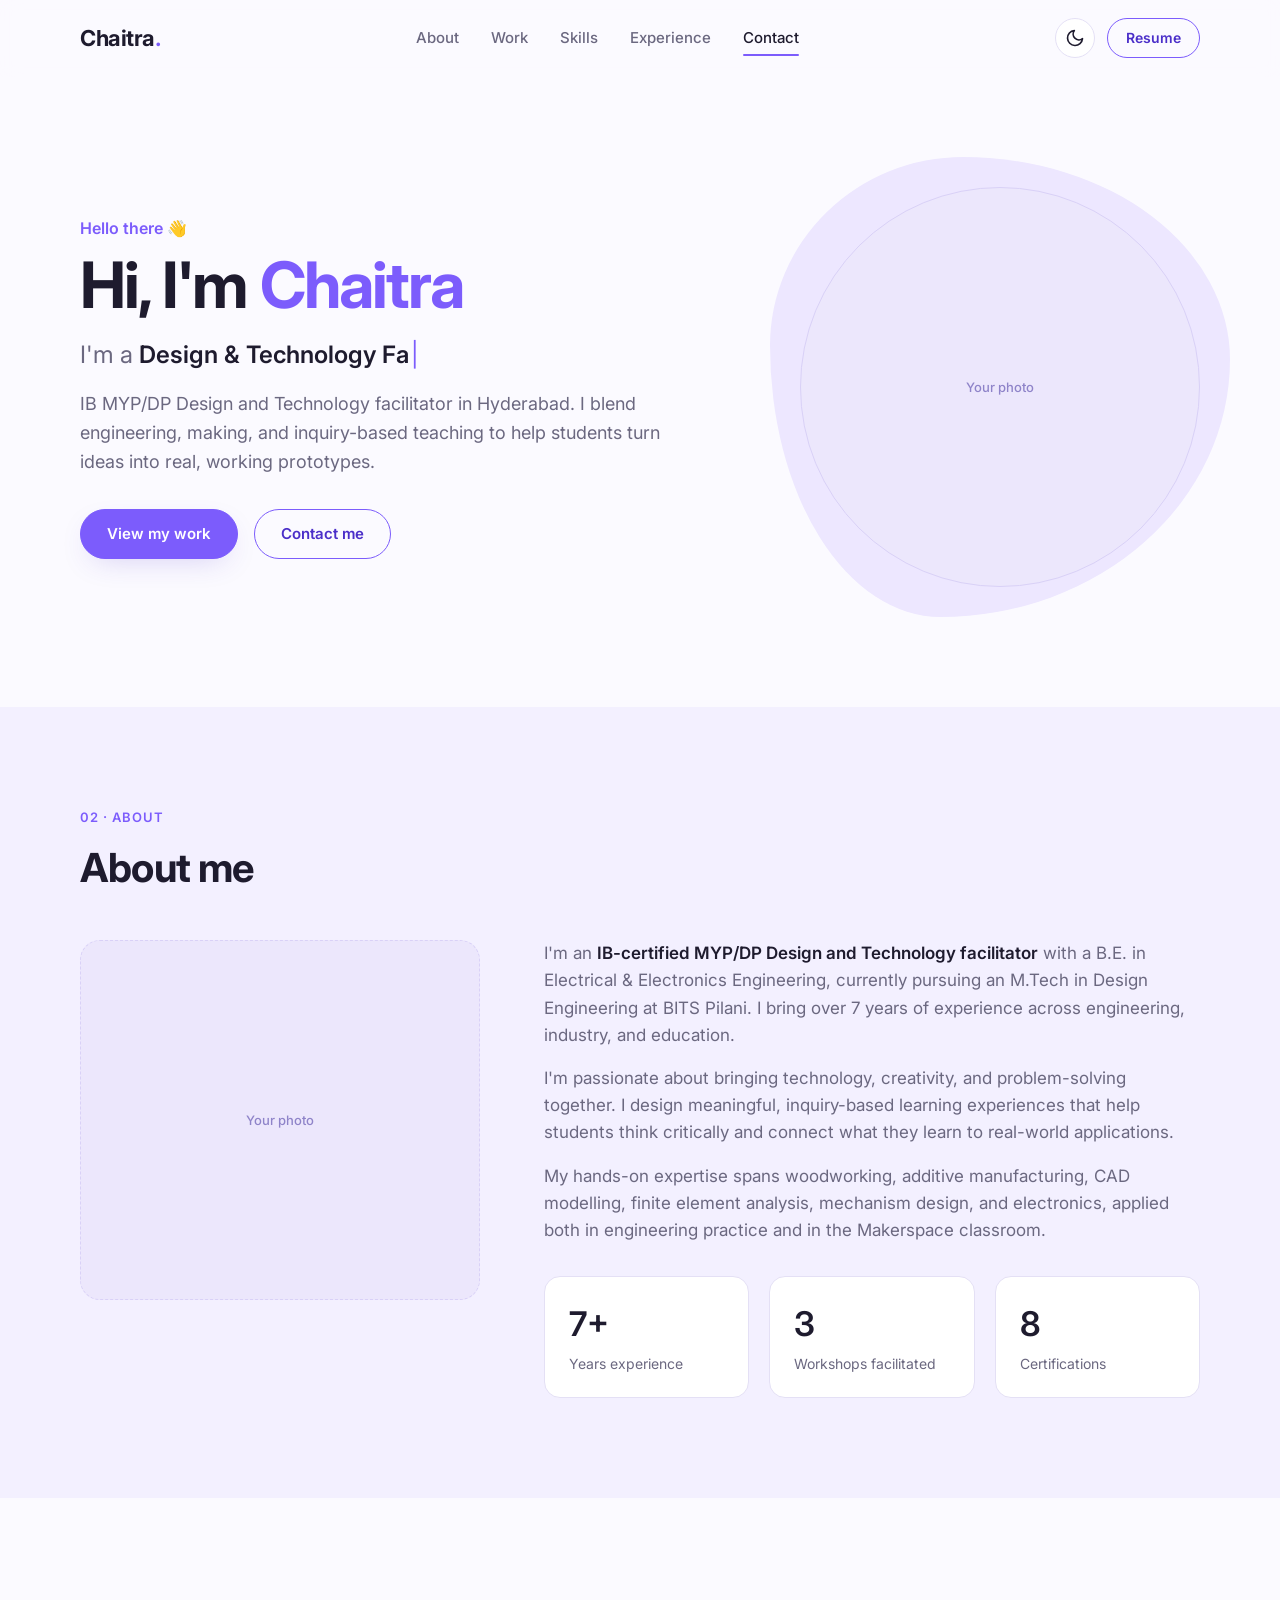
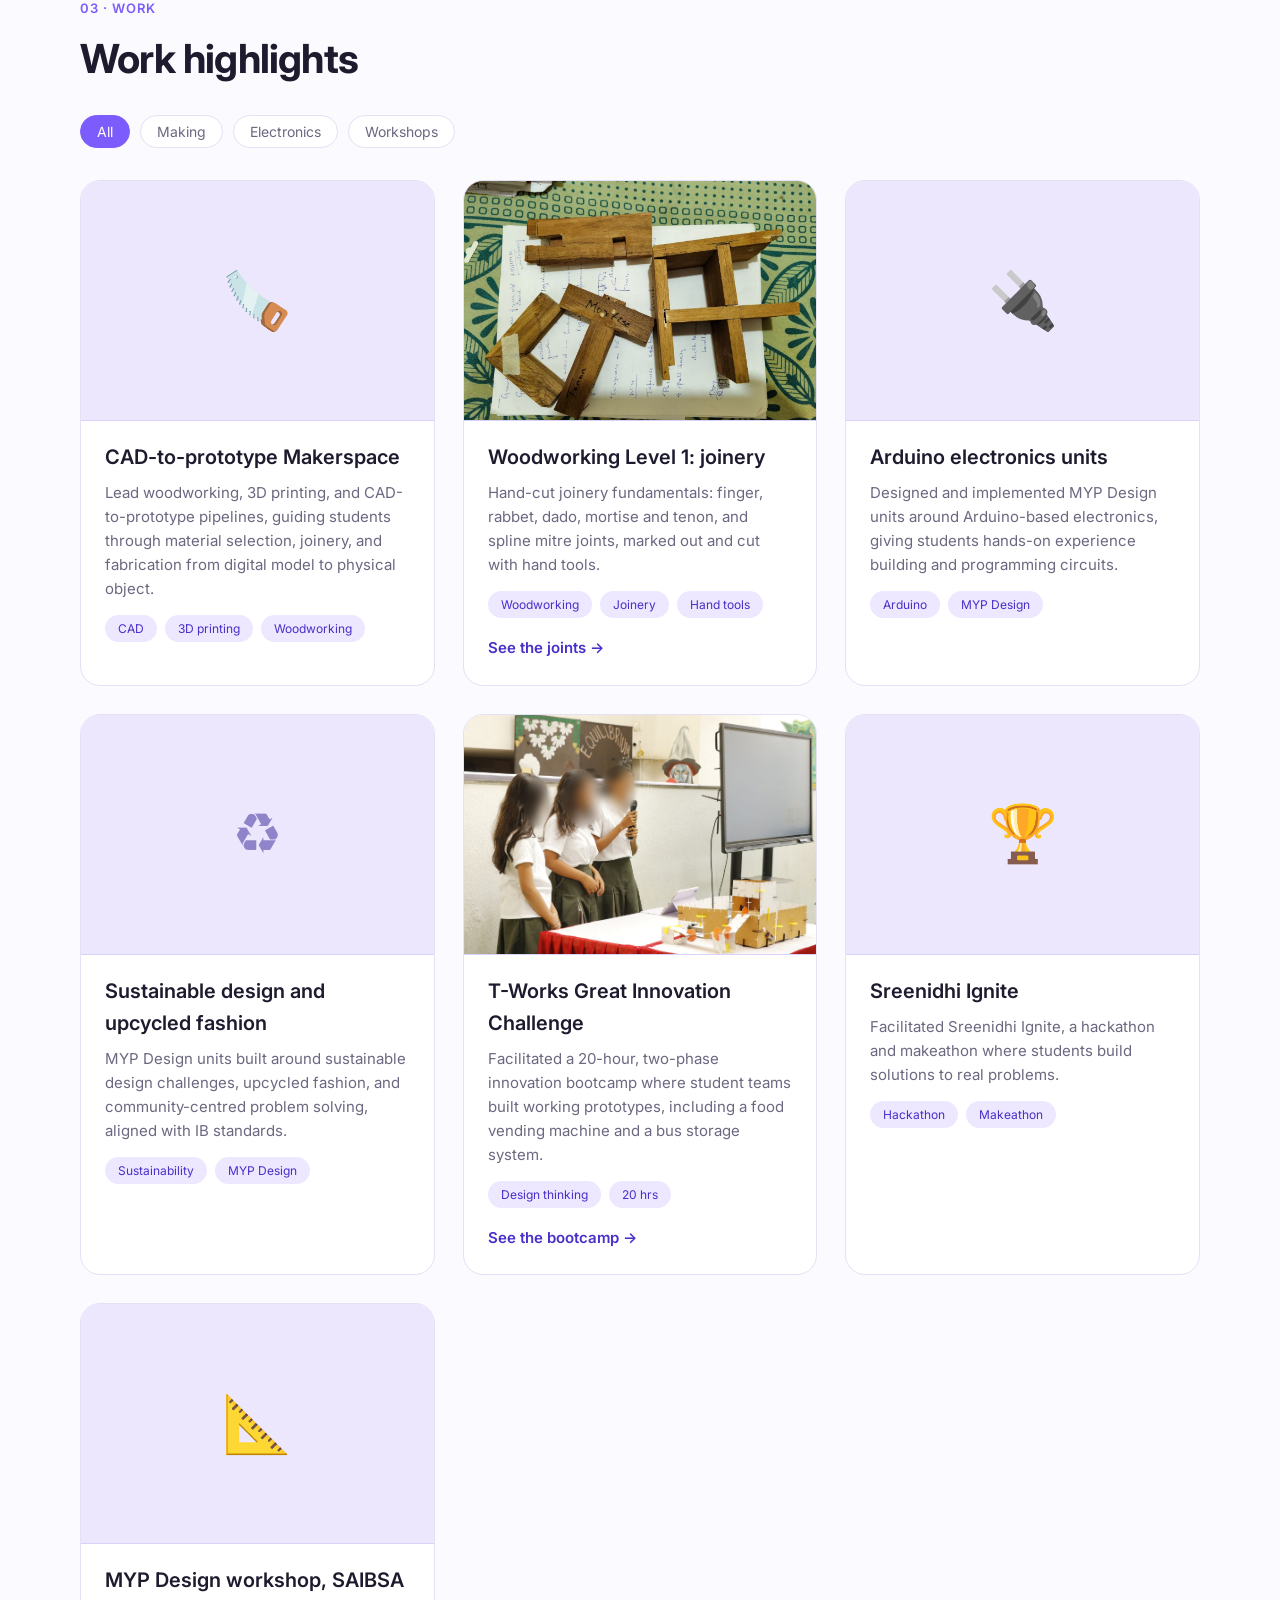
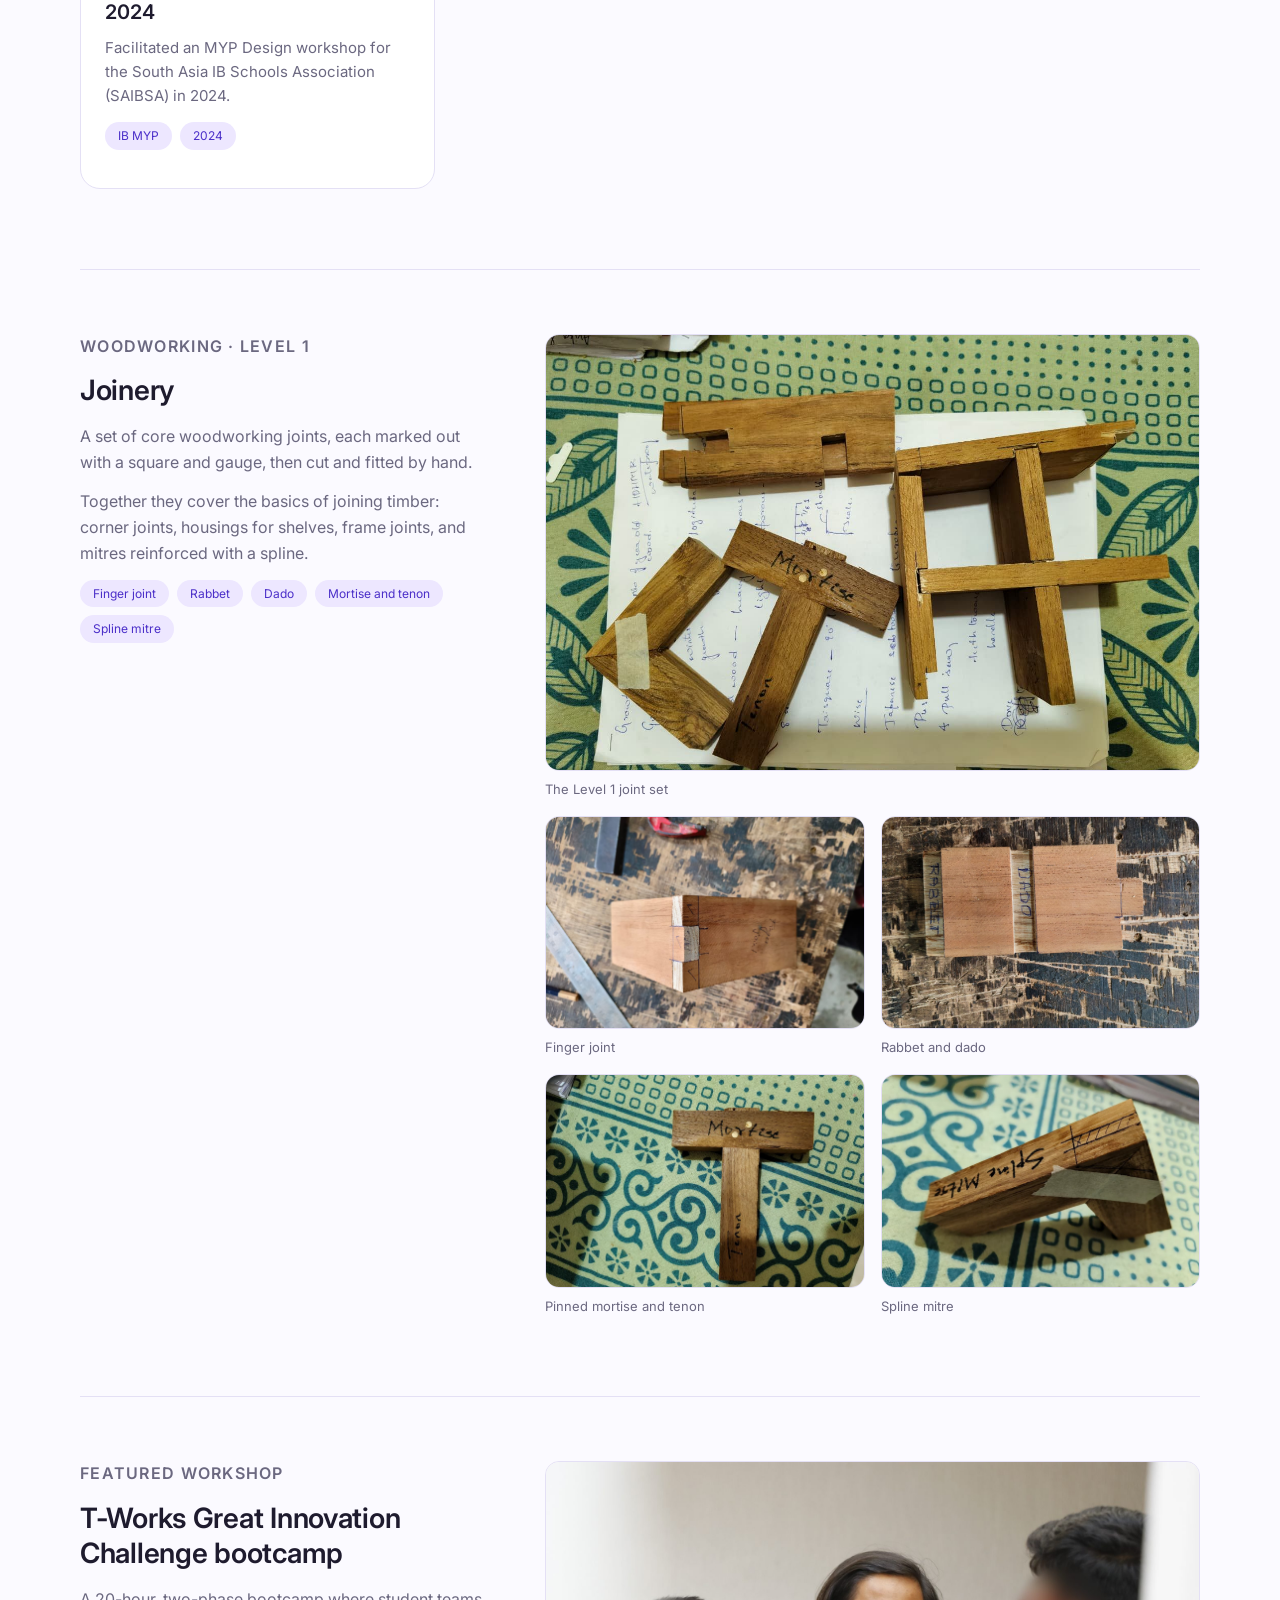
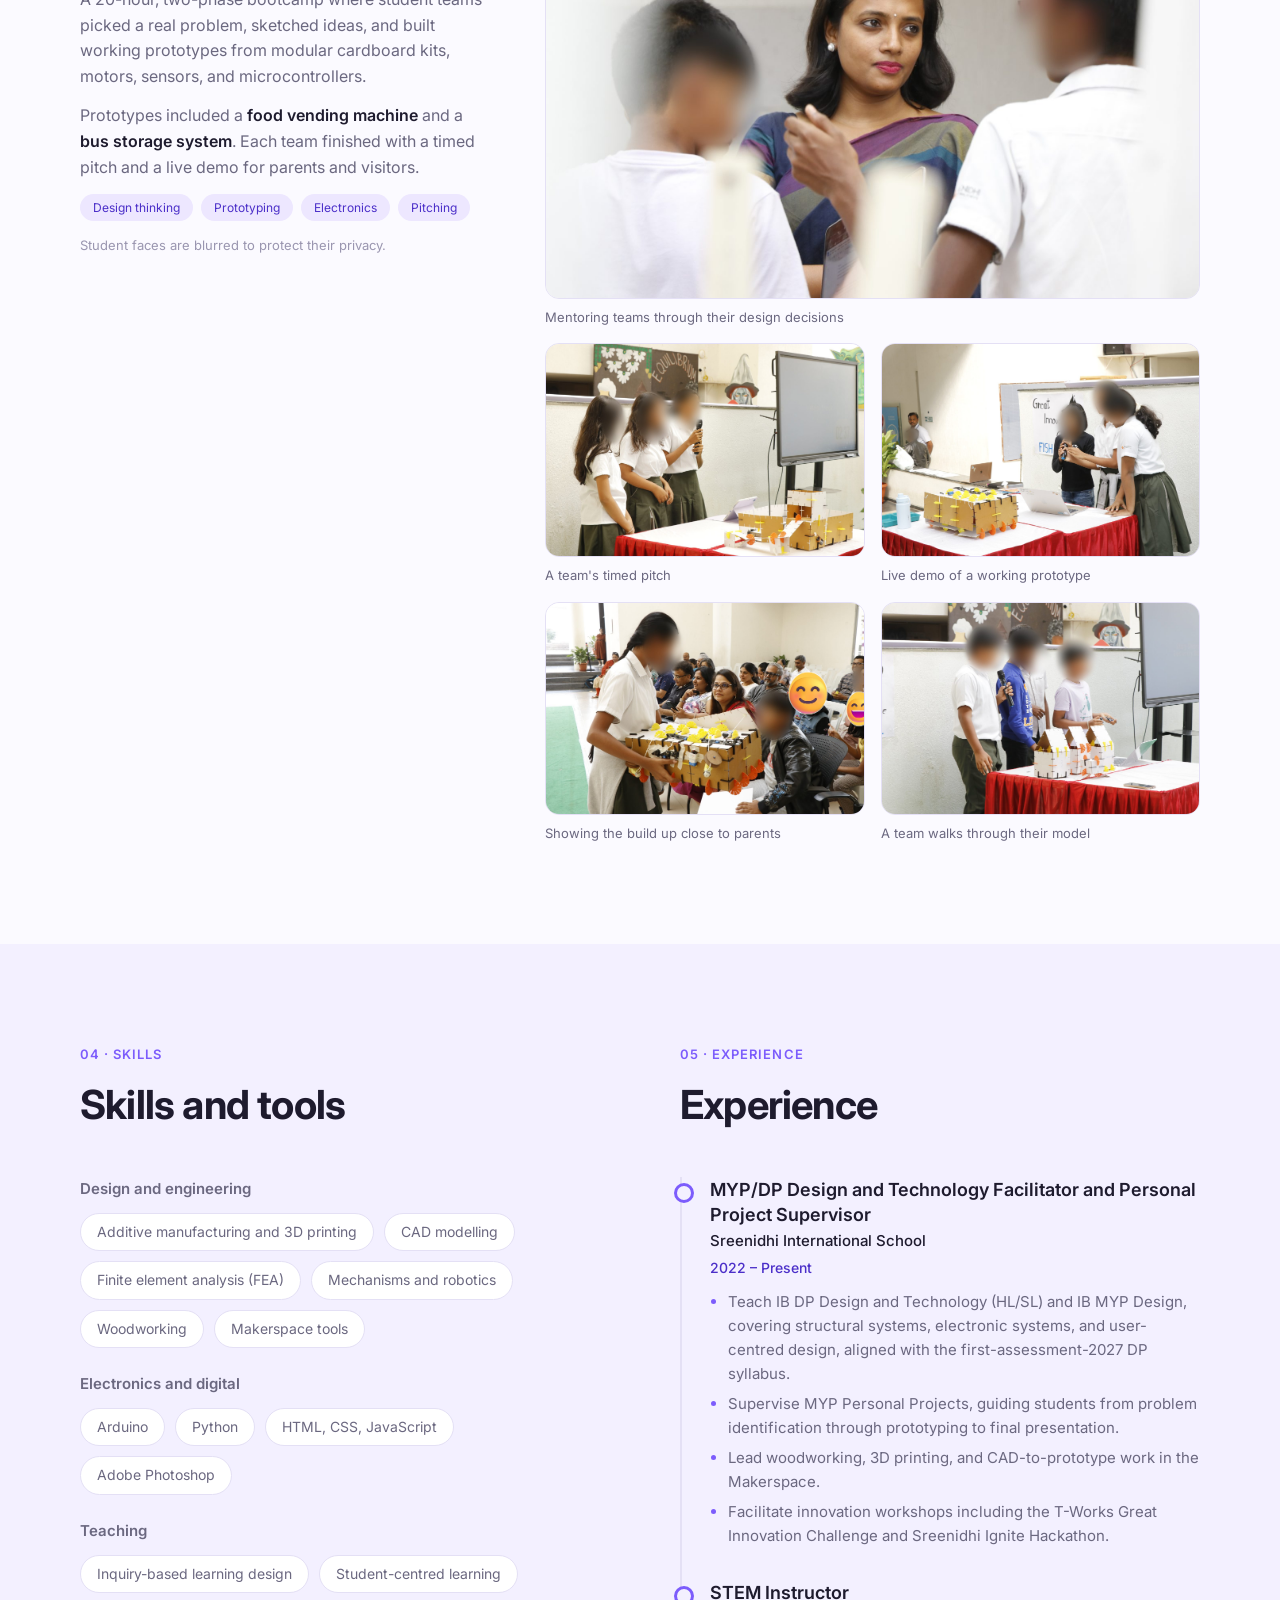
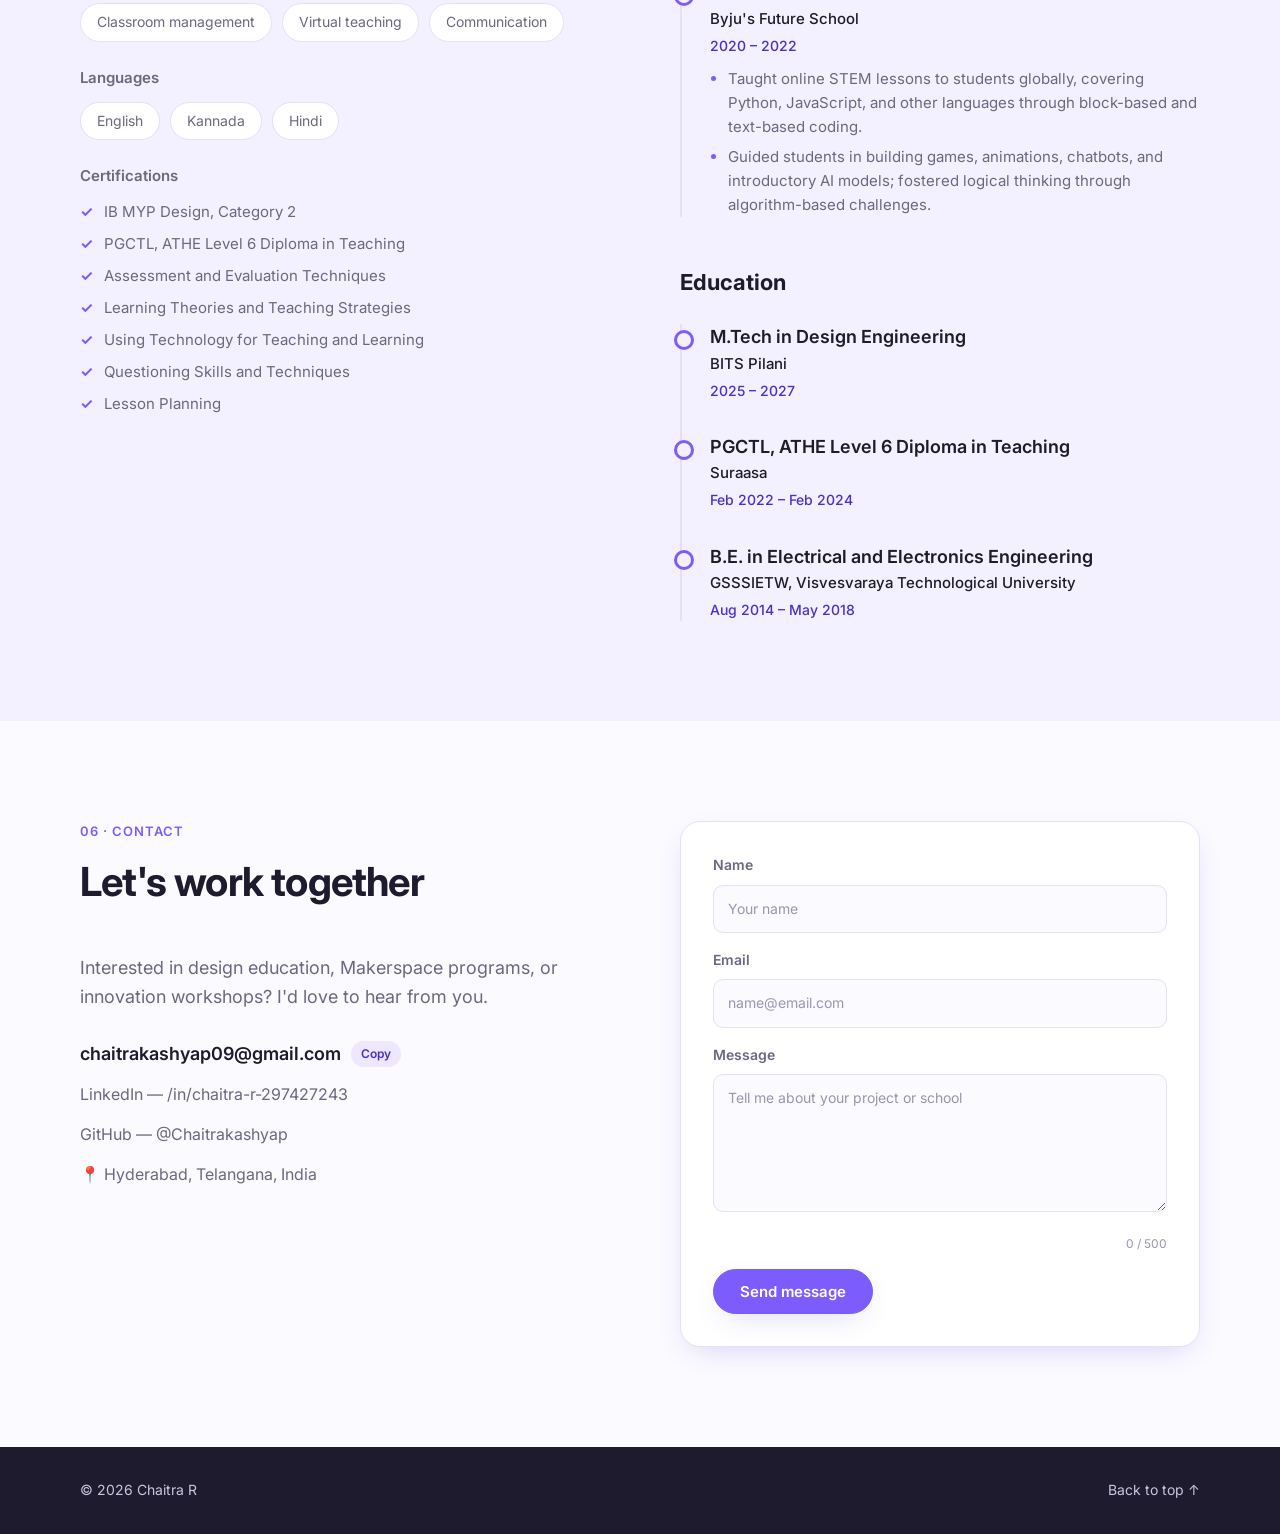
==== commit 4cbd4014: "Add Woodworking Level 1 joinery section New Making card and a joinery gallery (finger, rabbet, dado," ====
--- a/index.html
+++ b/index.html
@@ -96,6 +96,15 @@
             <div class="tags"><span class="chip sm">CAD</span><span class="chip sm">3D printing</span><span class="chip sm">Woodworking</span></div>
           </div>
         </article>
+        <article class="card reveal" data-category="making">
+          <div class="ph ph-thumb ph-img"><img src="assets/joinery/joinery-set.jpg" alt="A set of hand-cut wooden joints laid out on a table" width="1280" height="960" loading="lazy"></div>
+          <div class="card-body">
+            <h3>Woodworking Level 1: joinery</h3>
+            <p>Hand-cut joinery fundamentals: finger, rabbet, dado, mortise and tenon, and spline mitre joints, marked out and cut with hand tools.</p>
+            <div class="tags"><span class="chip sm">Woodworking</span><span class="chip sm">Joinery</span><span class="chip sm">Hand tools</span></div>
+            <a href="#joinery" class="link">See the joints <span>→</span></a>
+          </div>
+        </article>
         <article class="card reveal" data-category="electronics">
           <div class="ph ph-thumb"><span class="thumb-icon" aria-hidden="true">🔌</span></div>
           <div class="card-body">
@@ -137,6 +146,40 @@
             <div class="tags"><span class="chip sm">IB MYP</span><span class="chip sm">2024</span></div>
           </div>
         </article>
+      </div>
+
+      <!-- Woodworking Level 1 joinery feature -->
+      <div class="feature" id="joinery">
+        <div class="feature-text reveal" data-mcollapse>
+          <p class="label">Woodworking · Level 1</p>
+          <h3>Joinery</h3>
+          <p>A set of core woodworking joints, each marked out with a square and gauge, then cut and fitted by hand.</p>
+          <p class="m-extra">Together they cover the basics of joining timber: corner joints, housings for shelves, frame joints, and mitres reinforced with a spline.</p>
+          <button class="m-more" type="button" aria-expanded="false" data-more="Read more" data-less="Show less">Read more</button>
+          <div class="tags"><span class="chip sm">Finger joint</span><span class="chip sm">Rabbet</span><span class="chip sm">Dado</span><span class="chip sm">Mortise and tenon</span><span class="chip sm">Spline mitre</span></div>
+        </div>
+        <div class="gallery reveal">
+          <figure class="g-wide">
+            <button class="g-open" type="button"><img src="assets/joinery/joinery-set.jpg" alt="Several hand-cut wooden joints laid out on handwritten notes" width="1280" height="960" loading="lazy"></button>
+            <figcaption>The Level 1 joint set</figcaption>
+          </figure>
+          <figure>
+            <button class="g-open" type="button"><img src="assets/joinery/finger-joint.jpg" alt="A finger joint marked out in pencil on a timber corner" width="1280" height="960" loading="lazy"></button>
+            <figcaption>Finger joint</figcaption>
+          </figure>
+          <figure>
+            <button class="g-open" type="button"><img src="assets/joinery/rabbet-dado.jpg" alt="Two boards labelled Rabbet and Dado showing each cut" width="1600" height="1200" loading="lazy"></button>
+            <figcaption>Rabbet and dado</figcaption>
+          </figure>
+          <figure>
+            <button class="g-open" type="button"><img src="assets/joinery/mortise-tenon.jpg" alt="A T-shaped mortise and tenon joint pinned with two dowels" width="1280" height="960" loading="lazy"></button>
+            <figcaption>Pinned mortise and tenon</figcaption>
+          </figure>
+          <figure>
+            <button class="g-open" type="button"><img src="assets/joinery/spline-mitre.jpg" alt="A mitred corner labelled Spline Mitre with the spline slot marked out" width="1280" height="960" loading="lazy"></button>
+            <figcaption>Spline mitre</figcaption>
+          </figure>
+        </div>
       </div>
 
       <!-- T-Works bootcamp feature -->
@@ -150,7 +193,7 @@
           <div class="tags"><span class="chip sm">Design thinking</span><span class="chip sm">Prototyping</span><span class="chip sm">Electronics</span><span class="chip sm">Pitching</span></div>
           <p class="note">Student faces are blurred to protect their privacy.</p>
         </div>
-        <div class="gallery reveal" id="gallery">
+        <div class="gallery reveal">
           <figure class="g-wide">
             <button class="g-open" type="button"><img src="assets/tworks/tworks-mentoring.jpg" alt="Mentoring two students during the bootcamp" width="1600" height="1066" loading="lazy"></button>
             <figcaption>Mentoring teams through their design decisions</figcaption>
